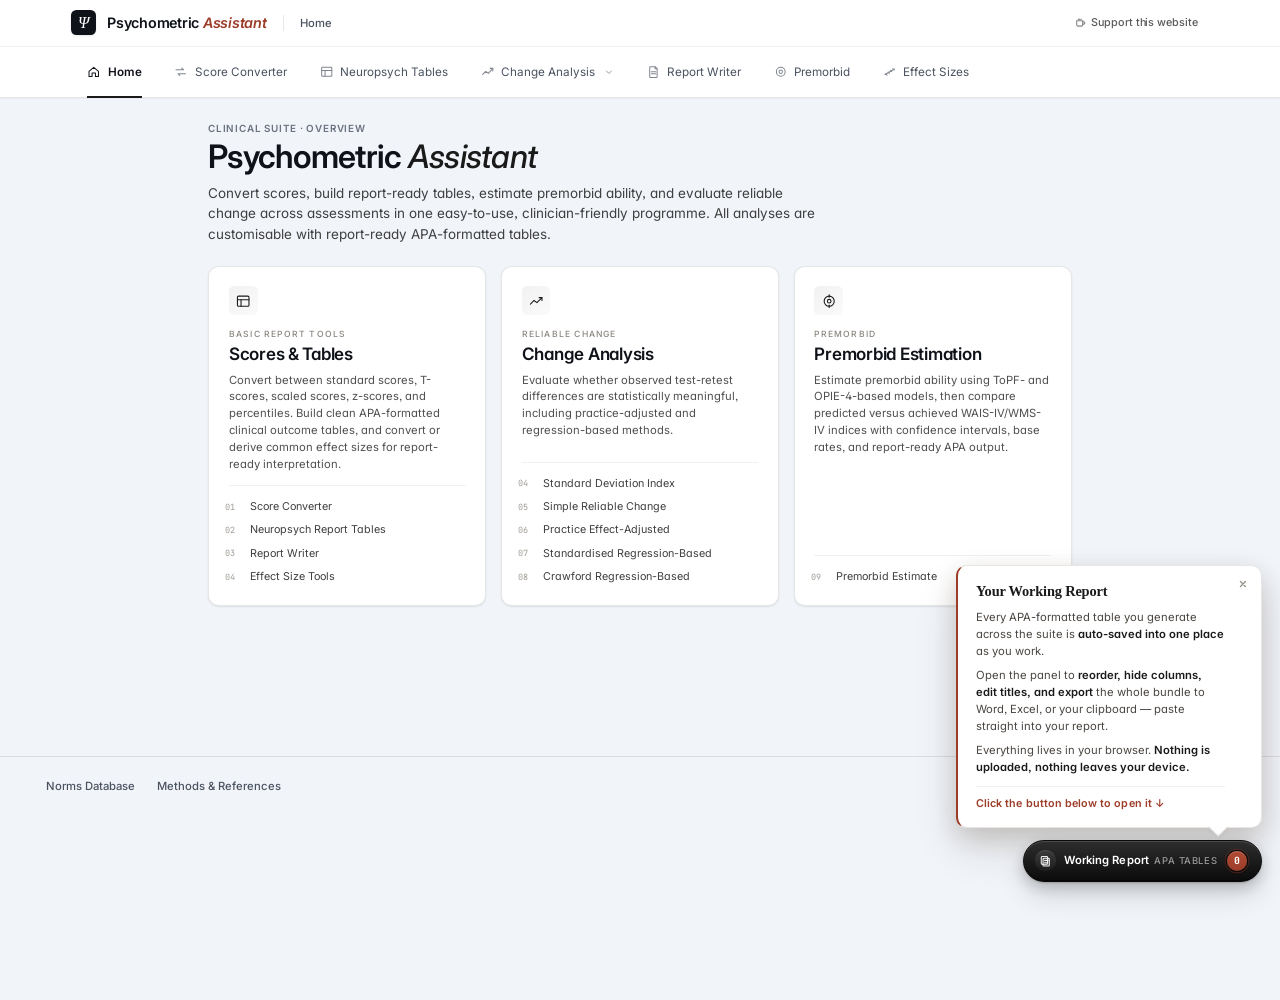
==== practice/index.html @ b767eb3d "update" ====
﻿<!DOCTYPE html>
<!-- saved from url=(0188)file:///C:/Users/littler/AppData/Local/Temp/MicrosoftEdgeDownloads/868decdc-8e97-475e-b258-4e2556753ae7/Psychometric%20Calculators%20%C2%B7%20Clinical%20Suite%20-%20homepage%20default.html -->
<html lang="en"><head><meta http-equiv="Content-Type" content="text/html; charset=UTF-8">

<meta name="viewport" content="width=device-width, initial-scale=1.0">
<title>Psychometric Assistant — clinical psychometric tools for neuropsychology</title>
<meta name="description" content="Free clinical psychometric calculators: score conversion, neuropsych report tables, reliable change analysis, premorbid estimation, and effect size tools. APA-formatted output, session-only privacy, no tracking.">
<meta name="theme-color" content="#0F1218">
<meta name="color-scheme" content="light">
<meta name="author" content="Psychometric Assistant">

<!-- Open Graph / link previews -->
<meta property="og:type" content="website">
<meta property="og:title" content="Psychometric Assistant — clinical tools for neuropsychology">
<meta property="og:description" content="Score conversion, reliable change analysis, premorbid estimation, neuropsych report tables. APA-formatted output, session-only privacy.">
<meta property="og:image" content="data:image/svg+xml,%3Csvg xmlns='http://www.w3.org/2000/svg' viewBox='0 0 1200 630'%3E%3Crect width='1200' height='630' fill='%23F1F4F9'/%3E%3Ctext x='600' y='320' text-anchor='middle' font-family='Georgia, serif' font-size='72' fill='%230F1218'%3EPsychometric%3C/text%3E%3Ctext x='600' y='400' text-anchor='middle' font-family='Georgia, serif' font-size='72' font-style='italic' fill='%239C3D2A'%3EAssistant%3C/text%3E%3C/svg%3E">
<meta name="twitter:card" content="summary_large_image">

<!-- Favicons (square + apple-touch + maskable) -->
<link rel="icon" type="image/svg+xml" href="data:image/svg+xml,%3Csvg xmlns='http://www.w3.org/2000/svg' viewBox='0 0 32 32'%3E%3Crect width='32' height='32' rx='7' fill='%230F1218'/%3E%3Ctext x='16' y='23.5' text-anchor='middle' font-family='Georgia, serif' font-size='22' font-style='italic' fill='%23F1F4F9'%3EΨ%3C/text%3E%3C/svg%3E">
<link rel="apple-touch-icon" href="data:image/svg+xml,%3Csvg xmlns='http://www.w3.org/2000/svg' viewBox='0 0 180 180'%3E%3Crect width='180' height='180' rx='40' fill='%230F1218'/%3E%3Ctext x='90' y='130' text-anchor='middle' font-family='Georgia, serif' font-size='124' font-style='italic' fill='%23F1F4F9'%3EΨ%3C/text%3E%3C/svg%3E">

<!-- Inter — pro typography baseline; preconnect for fast font load -->
<link rel="preconnect" href="https://fonts.googleapis.com">
<link rel="preconnect" href="https://fonts.gstatic.com" crossorigin>
<link rel="stylesheet" href="https://fonts.googleapis.com/css2?family=Inter:wght@400;500;600;700&family=JetBrains+Mono:wght@400;500&display=swap">

<link rel="stylesheet" href="styles.css?v=practice40">
<link rel="stylesheet" href="design-system.css?v=practice53">

<style>
  /* Consolidated Change Analysis workspace. */
  #change-analysis.section{
    max-width:none;
    width:100%;
    padding:44px 50px 80px;
    font-size:13.5px;
  }
  #change-main-title{
    display:flex;
    align-items:baseline;
    gap:14px;
    flex-wrap:wrap;
  }
  #change-main-title .change-title-model{
    font-family:var(--sans);
    font-size:16px;
    font-weight:600;
    letter-spacing:0.06em;
    text-transform:uppercase;
    color:var(--ink-2);
  }
  #change-main-title .change-title-model::before{
    content:"";
    display:inline-block;
    width:1px;
    height:20px;
    background:var(--border);
    margin-right:14px;
    vertical-align:-4px;
  }
  #change-analysis .section-desc{max-width:880px;margin-bottom:16px}
  .change-flow-shell{
    display:block;
    width:100%;
  }
  .change-flow-side{
    display:block;
    margin-bottom:14px;
  }
  .change-context-panel,
  .change-setup-grid > .autofill-panel{
    border:1px solid var(--border-soft);
    background:transparent;
  }
  .change-setup-grid{
    display:grid;
    grid-template-columns:minmax(470px,0.72fr) minmax(620px,1.03fr);
    gap:16px;
    align-items:stretch;
    margin:10px 0 28px;
  }
  .change-context-panel{
    padding:16px 18px 15px!important;
    margin:0!important;
    border:1px solid var(--border-soft)!important;
    border-radius:6px;
    background:rgba(250,247,241,0.28);
    position:relative;
    box-shadow:none!important;
    min-height:154px;
  }
  .change-context-panel::before{content:none}
  .change-settings-list{
    display:grid;
    grid-template-columns:1fr;
    gap:10px;
    width:100%;
    max-width:none;
  }
  .change-settings-list .field,
  .change-settings-list select{
    width:100%;
  }
  .change-context-panel .field-row-3:empty,
  .change-context-panel .field-row-4:empty{
    display:none;
  }
  .change-panel-title{
    font-family:var(--sans);
    font-size:10px;
    font-weight:700;
    letter-spacing:0.14em;
    text-transform:uppercase;
    line-height:1.2;
    color:var(--muted);
    margin-bottom:13px;
  }
  .change-context-grid{
    display:grid;
    grid-template-columns:repeat(3,minmax(0,1fr));
    gap:10px 12px;
    align-items:end;
  }
  .change-context-panel > .field,
  .change-context-panel > .field-row-3,
  .change-context-panel > .field-row-4{
    margin-bottom:0;
  }
  .change-context-panel > .field{
    margin-top:9px;
    width:100%;
    grid-column:1 / -1;
  }
  .change-context-panel .field-row-3,
  .change-context-panel .field-row-4{
    display:grid;
    grid-template-columns:repeat(3,minmax(0,1fr));
    gap:10px 12px;
  }
  .change-context-panel .field-row-4{
    grid-template-columns:repeat(3,minmax(0,1fr));
  }
  #sdi .change-context-panel .field-row-4 > .field:last-child{
    grid-column:1 / -1;
  }
  .change-context-panel .field{margin-bottom:0}
  .change-context-panel label{
    font-size:11px;
    letter-spacing:0;
    text-transform:none;
    color:var(--muted);
    font-weight:400;
    line-height:1.2;
  }
  .change-context-panel input,
  .change-context-panel select{
    background:var(--paper);
    min-height:34px;
    padding-top:5px;
    padding-bottom:5px;
    font-size:12px;
  }
  .change-context-panel select{
    padding-right:32px;
  }
  .change-date-head-input{
    width:100%;
    height:30px;
    min-height:30px;
    padding:5px 7px;
    border:1px solid var(--border);
    border-radius:4px;
    background:#fff;
    color:var(--ink-2);
    font:inherit;
    font-size:11px;
    font-weight:600;
    text-align:center;
    text-transform:uppercase;
    letter-spacing:0.06em;
    box-shadow:0 1px 0 rgba(20,18,14,0.03);
  }
  #change-analysis .input-table th:has(.change-date-head-input){
    background:transparent!important;
  }
  #change-analysis .input-table th .change-date-head-input{
    background:#fff!important;
    background-color:#fff!important;
    font-family:var(--sans);
    font-size:10.5px;
    font-weight:600;
    letter-spacing:0.08em;
    line-height:1.1;
    color:var(--muted);
  }
  .change-date-head-input:hover,
  .change-date-head-input:focus{
    border-color:rgba(156,61,42,0.42);
    background:#fff!important;
    outline:none;
  }
  .change-method-tabs{
    display:grid;
    grid-template-columns:repeat(5,minmax(150px,1fr));
    gap:0;
    border:0;
    border-top:1px solid var(--border);
    border-bottom:1px solid var(--border);
    background:transparent;
    padding:0;
    box-shadow:none;
  }
  .change-method-tab{
    width:100%;
    border:1px solid transparent;
    border-right:1px solid var(--border-soft);
    background:var(--paper);
    color:var(--ink-2);
    font-family:var(--sans);
    padding:13px 12px 12px;
    cursor:pointer;
    text-align:left;
    display:grid;
    grid-template-columns:auto minmax(0,1fr);
    grid-template-rows:auto auto;
    gap:2px 10px;
    align-items:start;
    min-height:70px;
    position:relative;
    transition:background 140ms ease,border-color 140ms ease,box-shadow 140ms ease;
  }
  .change-method-tab:focus{outline:none}
  .change-method-tab:focus-visible{box-shadow:inset 0 0 0 2px rgba(156,61,42,0.22)}
  .change-method-tab:last-child{border-right:0}
  .change-method-tab:hover{
    background:var(--paper);
    box-shadow:inset 0 1px 0 rgba(156,61,42,0.13);
  }
  .change-method-tab.active{
    background:rgba(156,61,42,0.035);
    border-color:transparent;
    border-right-color:var(--border-soft);
    box-shadow:inset 0 1px 0 var(--accent);
  }
  .change-method-num{
    font-family:var(--mono);
    font-size:10.5px;
    color:var(--faint);
    line-height:1.15;
    padding-top:1px;
  }
  .change-method-main{min-width:0}
  .change-method-label{
    display:block;
    font-family:var(--sans);
    font-size:12px;
    font-weight:600;
    color:var(--ink);
    line-height:1.08;
  }
  .change-method-meta{
    display:block;
    margin-top:3px;
    font-size:10.25px;
    color:var(--muted);
    line-height:1.25;
  }
  .change-method-stack{
    display:flex;
    flex-wrap:wrap;
    gap:3px;
    margin-top:5px;
  }
  .change-stack-pill{
    display:inline-flex;
    align-items:center;
    justify-content:center;
    min-width:22px;
    height:16px;
    padding:0 4px;
    border:1px solid var(--border);
    color:var(--muted);
    background:rgba(250,247,241,0.66);
    font-family:var(--mono);
    font-size:8px;
    line-height:1;
    letter-spacing:0.04em;
  }
  .change-method-tab.active .change-stack-pill{
    border-color:rgba(156,61,42,0.28);
    color:var(--accent);
    background:rgba(156,61,42,0.055);
  }
  .change-adjustment-key{
    display:flex;
    flex-wrap:nowrap;
    gap:6px;
    align-items:center;
    padding:8px 2px 0;
    color:var(--muted);
    font-size:9px;
    line-height:1.3;
    white-space:nowrap;
    overflow:hidden;
  }
  .change-adjustment-key-title{
    font-family:var(--mono);
    font-size:8.5px;
    letter-spacing:0.08em;
    text-transform:uppercase;
    color:var(--faint);
  }
  .change-adjustment-key span:not(.change-adjustment-key-title){
    white-space:nowrap;
  }
  .change-adjustment-key strong{
    color:var(--ink-2);
    font-weight:600;
  }
  .change-method-pill{
    display:none;
  }
  .change-method-tab.active .change-method-label,
  .change-method-tab.active .change-method-num{color:var(--accent)}
  .change-method-tab.active .change-method-pill{
    color:var(--accent);
    border-color:rgba(156,61,42,0.30);
    background:var(--paper);
  }
  .change-method-body{
    min-width:0;
    border:0;
    background:transparent;
    box-shadow:none;
    position:relative;
  }
  .change-method-body::before{content:none}
  .change-method-panel{
    display:none;
    max-width:none!important;
    margin:0!important;
    padding:24px 0 0!important;
    animation:none!important;
  }
  .change-method-panel.active{display:block}
  .change-active-head{
    display:none;
    border-bottom:0;
    margin:0 0 20px;
    padding-bottom:0;
  }
  .change-active-kicker,
  .change-active-title{display:none}
  .change-active-copy{
    color:var(--ink-2);
    font-size:14.5px;
    line-height:1.55;
    max-width:980px;
    margin-top:0;
  }
  .change-active-method{display:none}
  #change-analysis .formula-disclosure{
    display:none;
    align-items:flex-start;
    gap:8px;
    margin:7px 0 8px;
    max-width:100%;
  }
  #change-analysis .formula-disclosure summary{
    flex:0 0 auto;
    min-height:26px;
    padding:4px 10px;
    border-color:rgba(156,61,42,0.22);
    background:transparent;
    color:var(--accent);
    box-shadow:none;
    font-size:11px;
  }
  #change-analysis .formula-disclosure summary:hover{
    background:var(--accent-tint);
    border-color:rgba(156,61,42,0.32);
  }
  #change-analysis .formula-disclosure[open] summary{
    margin-bottom:0;
  }
  #change-analysis .formula-disclosure .info-box{
    flex:1 1 auto;
    max-width:none;
    margin:0;
    padding:5px 9px;
    min-height:26px;
    border-color:var(--border-soft);
    background:rgba(250,247,241,0.42);
    font-size:10.5px;
    line-height:1.35;
    white-space:nowrap;
    overflow-x:auto;
    overflow-y:hidden;
  }
  .change-method-panel > .panel,
  .change-method-panel > .autofill-panel,
  .change-method-panel > .apa-wrap{
    background:rgba(250,247,241,0.74);
    border-color:var(--border-soft);
  }
  .change-setup-grid > .autofill-panel{
    background:rgba(244,240,232,0.82);
    border:1px solid var(--border-soft)!important;
    border-radius:6px;
    padding:16px 18px!important;
    margin:0!important;
    min-height:154px;
    box-shadow:none;
  }
  #change-analysis .autofill-panel .autofill-row > .field > label{
    display:flex;
    align-items:baseline;
    gap:8px;
    font-family:var(--sans);
    font-size:12px;
    font-weight:600;
    color:var(--ink);
    letter-spacing:0;
    text-transform:none;
    margin-bottom:7px;
    line-height:1.25;
  }
  #change-analysis .autofill-panel .hint{
    font-family:var(--sans);
    font-size:9.75px;
    color:var(--muted);
    font-weight:400;
  }
  #change-analysis .autofill-panel .combo{
    position:relative;
  }
  #change-analysis .autofill-panel .combo::before,
  #change-analysis .autofill-panel .combo::after{content:none}
  #change-analysis .autofill-panel .combo-input{
    height:34px;
    padding-left:13px;
    background:var(--paper);
    border-color:var(--border);
    box-shadow:none;
    font-size:12px;
  }
  #change-analysis .autofill-panel .combo-input:focus{
    border-color:var(--accent);
    box-shadow:0 0 0 3px var(--accent-tint);
  }
  #change-analysis .autofill-panel .combo-list{
    background:#fff;
    border-color:var(--border);
    box-shadow:0 12px 26px rgba(60,40,20,0.11);
  }
  #change-analysis .autofill-panel .combo-item{
    font-size:12.5px;
    padding:8px 12px;
  }
  #change-analysis .autofill-panel .combo-item:hover,
  #change-analysis .autofill-panel .combo-item.highlight{
    background:var(--accent-tint);
    color:var(--accent);
  }
  .change-method-panel > .apa-wrap{
    background:#fff;
    border-color:var(--border-soft);
  }
  #change-analysis .apa-table-container{
    background:#fff;
  }
  .change-method-panel > .panel{
    display:block;
  }
  .change-method-panel > .block-title{
    margin-top:0;
    padding-bottom:10px;
    border-bottom:1px solid var(--border);
  }
  .change-method-panel > .eyebrow,
  .change-method-panel > .section-title,
  .change-method-panel > .section-desc{
    display:none;
  }
  .change-method-panel .input-table{
    background:var(--paper);
    border:1px solid var(--border-soft);
    margin-top:0;
    min-width:0;
    table-layout:fixed;
    font-size:12px;
  }
  .change-table-scroll{
    width:100%;
    overflow-x:visible;
    border:0;
    background:transparent;
    margin-top:8px;
  }
  .change-table-scroll .input-table{
    margin:0;
  }
  #change-analysis .input-table th{
    padding:7px 5px;
    font-size:10px;
    line-height:1.15;
    white-space:normal;
  }
  #change-analysis .input-table td{
    padding:5px 5px;
    line-height:1.25;
  }
  #change-analysis .input-table td input{
    width:100%;
    min-width:0;
    padding:5px 5px;
    font-size:12px;
  }
  #change-analysis .input-table .row-num{width:auto!important}
  #change-analysis .input-table .row-actions{width:auto!important}
  #change-analysis .input-table .row-actions button{
    width:22px;
    height:22px;
  }
  #change-analysis .input-table .computed{
    padding:5px 4px;
    font-size:11px;
  }
  #change-analysis .input-table td.computed.sig-no,
  #change-analysis .input-table td.computed.sig-yes,
  #change-analysis .input-table td.computed.sig-improve,
  #change-analysis .input-table td.computed.sig-decline,
  #change-analysis .input-table td.status-awaiting,
  #change-analysis .input-table td.status-check{
    font-size:11px;
    padding-left:6px;
    padding-right:6px;
    white-space:normal;
    overflow-wrap:anywhere;
  }
  #change-analysis .apa-table-container{
    max-width:100%;
    overflow-x:visible;
  }
  @media (max-width:720px){
    #change-analysis.section{padding-left:22px;padding-right:22px}
    .change-setup-grid{grid-template-columns:1fr}
    .change-context-grid{grid-template-columns:1fr}
    .change-context-panel .field-row-3,
    .change-context-panel .field-row-4{grid-template-columns:1fr}
    .change-method-tabs{grid-template-columns:1fr}
    .change-active-head{grid-template-columns:1fr}
    .change-active-title{font-size:34px}
    .change-method-panel{padding:24px 0 24px!important}
  }
  @media (min-width:1500px){
    #change-analysis.section{padding-left:46px;padding-right:46px}
  }
  @media (max-width:1180px) and (min-width:721px){
    .change-setup-grid{grid-template-columns:1fr}
    .change-context-grid{grid-template-columns:repeat(2,minmax(180px,1fr))}
    .change-method-tabs{grid-template-columns:repeat(3,minmax(170px,1fr))}
  }
</style>


</head>
<body>
<a class="ds-skip-link" href="#home">Skip to main content</a>

<!-- ========== TOP NAVIGATION (redesign) ========== -->
<header class="topbar" role="banner">
  <div class="topbar-row topbar-row-brand">
    <div class="topbar-inner">
      <button type="button" class="topbar-brand topbar-brand-home nav-item" data-target="home" aria-label="Go to home page">
        <span class="ds-brand-mark" aria-hidden="true"></span>
        <span class="topbar-brand-title">Psychometric <em>Assistant</em></span>
      </button>
      <span class="topbar-divider" aria-hidden="true"></span>
      <div class="topbar-page-title" id="topbar-page-title">Home</div>
      <a class="topbar-kofi" href="https://ko-fi.com/clinpsyry" target="_blank" rel="noopener noreferrer" title="Support free clinical tools">
        <svg viewBox="0 0 16 16" fill="none" stroke="currentColor" stroke-width="1.6" stroke-linecap="round" stroke-linejoin="round" aria-hidden="true">
          <path d="M2.5 5.5h9V11a2.5 2.5 0 0 1-2.5 2.5h-4A2.5 2.5 0 0 1 2.5 11V5.5z"/>
          <path d="M11.5 7h1.25a1.75 1.75 0 0 1 0 3.5H11.5"/>
          <path d="M5 3v1.2"/><path d="M7 3v1.2"/><path d="M9 3v1.2"/>
        </svg>
        <span>Support this website</span>
      </a>
    </div>
  </div>
  <div class="topbar-row topbar-row-nav">
    <div class="topbar-inner">
      <nav class="topnav" aria-label="Primary navigation">
        <button type="button" class="topnav-item active nav-item" data-target="home" data-bucket="home">
          <svg class="topnav-icon" viewBox="0 0 20 20" fill="none" stroke="currentColor" stroke-width="1.5" stroke-linecap="round" stroke-linejoin="round">
            <path d="M3 9.5L10 3.5L17 9.5V17H12.5V12H7.5V17H3V9.5Z"/>
          </svg>
          <span>Home</span>
        </button>
        <button type="button" class="topnav-item nav-item" data-target="converter" data-bucket="converter">
          <svg class="topnav-icon" viewBox="0 0 20 20" fill="none" stroke="currentColor" stroke-width="1.5" stroke-linecap="round" stroke-linejoin="round">
            <polyline points="3,7 14,7 11.5,4.5"/>
            <polyline points="17,13 6,13 8.5,15.5"/>
          </svg>
          <span>Score Converter</span>
        </button>
        <button type="button" class="topnav-item nav-item" data-target="battery" data-bucket="battery">
          <svg class="topnav-icon" viewBox="0 0 20 20" fill="none" stroke="currentColor" stroke-width="1.5" stroke-linecap="round" stroke-linejoin="round">
            <rect x="2.5" y="3.5" width="15" height="13" rx="1"/>
            <line x1="2.5" y1="8" x2="17.5" y2="8"/>
            <line x1="7.5" y1="8" x2="7.5" y2="16.5"/>
          </svg>
          <span>Neuropsych Tables</span>
        </button>
        <div class="topnav-group" data-bucket="change">
          <button type="button" class="topnav-item nav-item" data-target="rci-crawford" data-bucket="change">
            <svg class="topnav-icon" viewBox="0 0 20 20" fill="none" stroke="currentColor" stroke-width="1.5" stroke-linecap="round" stroke-linejoin="round">
              <polyline points="2.5,14 7,9.5 11,12.5 17.5,5"/>
              <polyline points="13.5,5 17.5,5 17.5,9"/>
            </svg>
            <span>Change Analysis</span>
            <svg class="topnav-chevron" viewBox="0 0 16 16" fill="none" stroke="currentColor" stroke-width="1.6" stroke-linecap="round" stroke-linejoin="round" aria-hidden="true">
              <polyline points="4,6.5 8,10.5 12,6.5"/>
            </svg>
          </button>
          <div class="topnav-dropdown" role="menu">
            <button type="button" class="topnav-drop-item nav-item" data-target="sdi" role="menuitem">Standard Deviation Index</button>
            <button type="button" class="topnav-drop-item nav-item" data-target="rci-basic" role="menuitem">Simple Reliable Change</button>
            <button type="button" class="topnav-drop-item nav-item" data-target="rci-practice" role="menuitem">Practice Effect-Adjusted</button>
            <button type="button" class="topnav-drop-item nav-item" data-target="rci-srb" role="menuitem">Standardised Regression-Based</button>
            <button type="button" class="topnav-drop-item nav-item" data-target="rci-crawford" role="menuitem">Crawford Regression-Based</button>
          </div>
        </div>
        <button type="button" class="topnav-item nav-item" data-target="report-writer" data-bucket="report">
          <svg class="topnav-icon" viewBox="0 0 20 20" fill="none" stroke="currentColor" stroke-width="1.5" stroke-linecap="round" stroke-linejoin="round">
            <path d="M5 2.5h7l3 3v12a1 1 0 01-1 1H5a1 1 0 01-1-1V3.5a1 1 0 011-1z"/>
            <polyline points="12,2.5 12,5.5 15,5.5"/>
            <line x1="6.5" y1="10" x2="13" y2="10"/>
            <line x1="6.5" y1="13" x2="13" y2="13"/>
          </svg>
          <span>Report Writer</span>
        </button>
        <button type="button" class="topnav-item nav-item" data-target="premorbid" data-bucket="premorbid">
          <svg class="topnav-icon" viewBox="0 0 20 20" fill="none" stroke="currentColor" stroke-width="1.5" stroke-linecap="round" stroke-linejoin="round">
            <circle cx="10" cy="10" r="6.5"/>
            <circle cx="10" cy="10" r="2.5"/>
          </svg>
          <span>Premorbid</span>
        </button>
        <button type="button" class="topnav-item nav-item" data-target="effectsize" data-bucket="effectsize">
          <svg class="topnav-icon" viewBox="0 0 20 20" fill="none" stroke="currentColor" stroke-width="1.5" stroke-linecap="round" stroke-linejoin="round">
            <line x1="3" y1="14" x2="17" y2="6"/>
            <line x1="4" y1="13" x2="6" y2="15"/>
            <line x1="7.5" y1="10.5" x2="9.5" y2="12.5"/>
            <line x1="11" y1="8" x2="13" y2="10"/>
            <line x1="14.5" y1="5.5" x2="16.5" y2="7.5"/>
          </svg>
          <span>Effect Sizes</span>
        </button>
      </nav>
    </div>
  </div>
</header>

<aside class="sidebar">
  <div class="brand">
    <div class="brand-mark">
      <span class="brand-mark-symbol">§</span>
      <span class="brand-mark-label">Edition · 2026</span>
    </div>
    <div class="brand-title">Psychometric <em>Assistant</em></div>
    <div class="brand-sub">A clinical suite for psychologists and neuropsychologists.</div>
  </div>

  <nav class="nav-list" aria-label="Primary navigation">
    <div class="nav-item active" data-target="home"><span class="nav-item-num">00</span>Home</div>
    <div class="nav-item" data-target="converter"><span class="nav-item-num">01</span>Score Converter</div>
    <div class="nav-item" data-target="battery"><span class="nav-item-num">02</span>Neuropsych Report Tables</div>
    <div class="nav-item" data-target="report-writer"><span class="nav-item-num">03</span>Report Writer</div>
    <div class="nav-item" data-target="effectsize"><span class="nav-item-num">04</span>Effect Size Tools</div>
    <div class="nav-item" data-target="change-analysis"><span class="nav-item-num">05</span>Change Analysis</div>
    <div class="nav-item" data-target="premorbid"><span class="nav-item-num">06</span>Premorbid Estimate</div>
    <div class="nav-item" data-target="custom-tests"><span class="nav-item-num">07</span>Norms Database</div>
    <div class="nav-item" data-target="about"><span class="nav-item-num">08</span>Methods &amp; References</div>
  </nav>

  <div class="sidebar-foot">
    Built for neuropsychological report writing.<br>
    All data is session-only and never leaves your device.
  </div>
</aside>

<main class="main">


  <!-- ========== 00 HOME ========== -->
  <section class="section active" id="home">
    <div class="home-hero">
      <div class="eyebrow">Clinical Suite · Overview</div>
      <h1 class="section-title">Psychometric <em>Assistant</em></h1>
      <p class="section-desc">Convert scores, build report-ready tables, estimate premorbid ability, and evaluate reliable change across assessments in one easy-to-use, clinician-friendly programme. All analyses are customisable with report-ready APA-formatted tables.</p>
    </div>

    <div class="home-pathways">

      <div class="home-pathway-card">
        <div class="home-pathway-icon">
          <svg viewBox="0 0 20 20" fill="none" stroke="currentColor" stroke-width="1.5" stroke-linecap="round" stroke-linejoin="round">
            <rect x="2" y="3" width="16" height="14" rx="1.5"/>
            <line x1="2" y1="8" x2="18" y2="8"/>
            <line x1="7" y1="8" x2="7" y2="17"/>
          </svg>
        </div>
        <div class="home-pathway-label">Basic Report Tools</div>
        <div class="home-pathway-title">Scores &amp; Tables</div>
        <p class="home-pathway-desc">Convert between standard scores, T-scores, scaled scores, z-scores, and percentiles. Build clean APA-formatted clinical outcome tables, and convert or derive common effect sizes for report-ready interpretation.</p>
        <ul class="home-pathway-tools">
          <li class="home-pathway-tool">
            <span class="home-pathway-tool-num">01</span>
            <span class="home-pathway-tool-name" onclick="event.stopPropagation();document.querySelector('.nav-item[data-target=&quot;converter&quot;]').click()">Score Converter</span>
          </li>
          <li class="home-pathway-tool">
            <span class="home-pathway-tool-num">02</span>
            <span class="home-pathway-tool-name" onclick="event.stopPropagation();document.querySelector('.nav-item[data-target=&quot;battery&quot;]').click()">Neuropsych Report Tables</span>
          </li>
          <li class="home-pathway-tool">
            <span class="home-pathway-tool-num">03</span>
            <span class="home-pathway-tool-name" onclick="event.stopPropagation();document.querySelector('.nav-item[data-target=&quot;report-writer&quot;]').click()">Report Writer</span>
          </li>
          <li class="home-pathway-tool">
            <span class="home-pathway-tool-num">04</span>
            <span class="home-pathway-tool-name" onclick="event.stopPropagation();document.querySelector('.nav-item[data-target=&quot;effectsize&quot;]').click()">Effect Size Tools</span>
          </li>
        </ul>
      </div>

      <div class="home-pathway-card">
        <div class="home-pathway-icon">
          <svg viewBox="0 0 20 20" fill="none" stroke="currentColor" stroke-width="1.5" stroke-linecap="round" stroke-linejoin="round">
            <polyline points="2,14 7,9 11,12 18,5"/>
            <polyline points="14,5 18,5 18,9"/>
          </svg>
        </div>
        <div class="home-pathway-label">Reliable Change</div>
        <div class="home-pathway-title">Change Analysis</div>
        <p class="home-pathway-desc">Evaluate whether observed test-retest differences are statistically meaningful, including practice-adjusted and regression-based methods.</p>
        <ul class="home-pathway-tools">
          <li class="home-pathway-tool">
            <span class="home-pathway-tool-num">04</span>
            <span class="home-pathway-tool-name" onclick="event.stopPropagation();document.querySelector('.nav-item[data-target=&quot;sdi&quot;]').click()">Standard Deviation Index</span>
          </li>
          <li class="home-pathway-tool">
            <span class="home-pathway-tool-num">05</span>
            <span class="home-pathway-tool-name" onclick="event.stopPropagation();document.querySelector('.nav-item[data-target=&quot;rci-basic&quot;]').click()">Simple Reliable Change</span>
          </li>
          <li class="home-pathway-tool">
            <span class="home-pathway-tool-num">06</span>
            <span class="home-pathway-tool-name" onclick="event.stopPropagation();document.querySelector('.nav-item[data-target=&quot;rci-practice&quot;]').click()">Practice Effect-Adjusted</span>
          </li>
          <li class="home-pathway-tool">
            <span class="home-pathway-tool-num">07</span>
            <span class="home-pathway-tool-name" onclick="event.stopPropagation();document.querySelector('.nav-item[data-target=&quot;rci-srb&quot;]').click()">Standardised Regression-Based</span>
          </li>
          <li class="home-pathway-tool">
            <span class="home-pathway-tool-num">08</span>
            <span class="home-pathway-tool-name" onclick="event.stopPropagation();document.querySelector('.nav-item[data-target=&quot;rci-crawford&quot;]').click()">Crawford Regression-Based</span>
          </li>
        </ul>
      </div>

      <div class="home-pathway-card">
        <div class="home-pathway-icon">
          <svg viewBox="0 0 20 20" fill="none" stroke="currentColor" stroke-width="1.5" stroke-linecap="round" stroke-linejoin="round">
            <circle cx="10" cy="10" r="7"/>
            <circle cx="10" cy="10" r="2.5"/>
            <line x1="10" y1="1" x2="10" y2="4.5"/>
            <line x1="10" y1="15.5" x2="10" y2="19"/>
          </svg>
        </div>
        <div class="home-pathway-label">Premorbid</div>
        <div class="home-pathway-title">Premorbid Estimation</div>
        <p class="home-pathway-desc">Estimate premorbid ability using ToPF- and OPIE-4-based models, then compare predicted versus achieved WAIS-IV/WMS-IV indices with confidence intervals, base rates, and report-ready APA output.</p>
        <ul class="home-pathway-tools">
          <li class="home-pathway-tool">
            <span class="home-pathway-tool-num">09</span>
            <span class="home-pathway-tool-name" onclick="event.stopPropagation();document.querySelector('.nav-item[data-target=&quot;premorbid&quot;]').click()">Premorbid Estimate</span>
          </li>
        </ul>
      </div>

    </div>
  </section>

  <!-- ========== 01 SCORE CONVERTER ========== -->
  <section class="section" id="converter">
    <div class="eyebrow">Psychometrics · Standardised Score Conversion</div>
    <h1 class="section-title">Score Converter</h1>
        <hr class="section-rule">

    <div class="panel conv-unified-panel">
      <div class="field-row">
        <div class="field">
          <label>Input score type</label>
          <select id="conv-type">
            <option value="scaled">Scaled Score (M=10, SD=3)</option>
            <option value="standard" selected="">Standard Score (M=100, SD=15)</option>
            <option value="t">T-Score (M=50, SD=10)</option>
            <option value="z">Z-Score (M=0, SD=1)</option>
            <option value="percentile">Percentile</option>
          </select>
        </div>
        <div class="field">
          <label>Score value</label>
          <input type="number" id="conv-value" step="any" placeholder="e.g. 100" value="100">
        </div>
      </div>

      <div class="conv-slider-wrap">
        <label class="conv-slider-label">Drag to explore</label>
        <div class="conv-slider-track-wrap">
          <div class="conv-slider-marks" id="conv-slider-marks"></div>
          <input type="range" id="conv-slider" min="-3" max="3" step="0.01" value="0">
        </div>
        <div class="conv-slider-ticks">
          <span id="conv-tick-0">−3σ</span>
          <span id="conv-tick-1">−2σ</span>
          <span id="conv-tick-2">−1σ</span>
          <span id="conv-tick-3" class="conv-slider-center">μ</span>
          <span id="conv-tick-4">+1σ</span>
          <span id="conv-tick-5">+2σ</span>
          <span id="conv-tick-6">+3σ</span>
        </div>
      </div>

      <!-- Tab strip: Equivalents (default) / Distribution -->
      <div class="conv-view-tabs" role="tablist" aria-label="Score Converter views">
        <button class="conv-view-tab is-active" type="button" data-conv-view="equivalents" role="tab" aria-selected="true">
          <svg viewBox="0 0 14 14" fill="none" stroke="currentColor" stroke-width="1.6" stroke-linecap="round" stroke-linejoin="round" aria-hidden="true"><rect x="2" y="3" width="3.5" height="8"/><rect x="5.5" y="3" width="3.5" height="8"/><rect x="9" y="3" width="3.5" height="8"/></svg>
          <span>Equivalents &amp; classification</span>
        </button>
        <button class="conv-view-tab" type="button" data-conv-view="distribution" role="tab" aria-selected="false">
          <svg viewBox="0 0 14 14" fill="none" stroke="currentColor" stroke-width="1.6" stroke-linecap="round" stroke-linejoin="round" aria-hidden="true"><path d="M1 12c1-0 2-2 3-3 1-2 2-5 3-5 1 0 2 3 3 5 1 1 2 3 3 3"/></svg>
          <span>Distribution</span>
        </button>
      </div>

      <div id="conv-output" class="conv-view-pane is-active" data-pane="equivalents" style="display: block;">
        <div class="conv-strip-header">Score equivalents</div>
        <div class="conv-scores-strip" id="conv-grid"></div>

        <div class="conv-meta-strip">
          <div class="conv-desc-rows">
            <div class="conv-desc-row-line">
              <span class="conv-desc-sys" title="Wechsler classification system">Wechsler</span>
              <div class="conv-desc-pills" id="conv-wechsler-block"></div>
            </div>
            <div class="conv-desc-row-line">
              <span class="conv-desc-sys" title="American Academy of Clinical Neuropsychology (2010)">AACN</span>
              <div class="conv-desc-pills" id="conv-aan-block"></div>
            </div>
          </div>
        </div>
        <p class="conv-desc-footnote">AACN = American Academy of Clinical Neuropsychology &middot; Ranges shown as Standard Score (SS)</p>
      </div>

      <div class="curve-wrap conv-view-pane" data-pane="distribution">
        <svg class="curve-svg" id="conv-curve" viewBox="0 0 600 240">
    <defs>
      <lineargradient id="tail-grad" x1="0" y1="0" x2="0" y2="1">
        <stop offset="0%" stop-color="var(--accent)" stop-opacity="0.32"></stop>
        <stop offset="100%" stop-color="var(--accent)" stop-opacity="0.10"></stop>
      </lineargradient>
    </defs>
    <path d="M40,180 L40.0,180.0 L41.3,180.0 L42.6,180.0 L43.9,179.9 L45.2,179.9 L46.5,179.9 L47.8,179.9 L49.1,179.9 L50.4,179.9 L51.7,179.9 L53.0,179.9 L54.3,179.9 L55.6,179.9 L56.9,179.9 L58.2,179.9 L59.5,179.9 L60.8,179.9 L62.1,179.8 L63.4,179.8 L64.7,179.8 L66.0,179.8 L67.3,179.8 L68.6,179.8 L69.9,179.8 L71.2,179.7 L72.5,179.7 L73.8,179.7 L75.1,179.7 L76.4,179.7 L77.7,179.6 L79.0,179.6 L80.3,179.6 L81.6,179.6 L82.9,179.5 L84.2,179.5 L85.5,179.5 L86.8,179.4 L88.1,179.4 L89.4,179.4 L90.7,179.3 L92.0,179.3 L93.3,179.2 L94.6,179.2 L95.9,179.1 L97.2,179.0 L98.5,179.0 L99.8,178.9 L101.1,178.9 L102.4,178.8 L103.7,178.7 L105.0,178.6 L106.3,178.5 L107.6,178.5 L108.9,178.4 L110.2,178.3 L111.5,178.2 L112.8,178.0 L114.1,177.9 L115.4,177.8 L116.7,177.7 L118.0,177.5 L119.3,177.4 L120.6,177.3 L121.9,177.1 L123.2,176.9 L124.5,176.8 L125.8,176.6 L127.1,176.4 L128.4,176.2 L129.7,176.0 L131.0,175.8 L132.3,175.6 L133.6,175.3 L134.9,175.1 L136.2,174.8 L137.5,174.6 L138.8,174.3 L140.1,174.0 L141.4,173.7 L142.7,173.4 L144.0,173.1 L145.3,172.7 L146.6,172.4 L147.9,172.0 L149.2,171.6 L150.5,171.2 L151.8,170.8 L153.1,170.4 L154.4,170.0 L155.7,169.5 L157.0,169.0 L158.3,168.5 L159.6,168.0 L160.9,167.5 L162.2,166.9 L163.5,166.4 L164.8,165.8 L166.1,165.2 L167.4,164.6 L168.7,163.9 L170.0,163.3 L171.3,162.6 L172.6,161.9 L173.9,161.2 L175.2,160.5 L176.5,159.7 L177.8,158.9 L179.1,158.1 L180.4,157.3 L181.7,156.4 L183.0,155.6 L184.3,154.7 L185.6,153.8 L186.9,152.8 L188.2,151.9 L189.5,150.9 L190.8,149.9 L192.1,148.9 L193.4,147.8 L194.7,146.8 L196.0,145.7 L197.3,144.6 L198.6,143.4 L199.9,142.3 L201.2,141.1 L202.5,139.9 L203.8,138.7 L205.1,137.5 L206.4,136.2 L207.7,134.9 L209.0,133.7 L210.3,132.3 L211.6,131.0 L212.9,129.7 L214.2,128.3 L215.5,127.0 L216.8,125.6 L218.1,124.2 L219.4,122.8 L220.7,121.3 L222.0,119.9 L223.3,118.4 L224.6,117.0 L225.9,115.5 L227.2,114.1 L228.5,112.6 L229.8,111.1 L231.1,109.6 L232.4,108.1 L233.7,106.6 L235.0,105.1 L236.3,103.6 L237.6,102.1 L238.9,100.6 L240.2,99.1 L241.5,97.6 L242.8,96.2 L244.1,94.7 L245.4,93.2 L246.7,91.8 L248.0,90.3 L249.3,88.9 L250.6,87.5 L251.9,86.1 L253.2,84.7 L254.5,83.3 L255.8,82.0 L257.1,80.7 L258.4,79.4 L259.7,78.1 L261.0,76.9 L262.3,75.6 L263.6,74.4 L264.9,73.3 L266.2,72.1 L267.5,71.0 L268.8,70.0 L270.1,68.9 L271.4,67.9 L272.7,66.9 L274.0,66.0 L275.3,65.1 L276.6,64.3 L277.9,63.5 L279.2,62.7 L280.5,62.0 L281.8,61.3 L283.1,60.6 L284.4,60.0 L285.7,59.5 L287.0,59.0 L288.3,58.5 L289.6,58.1 L290.9,57.7 L292.2,57.4 L293.5,57.1 L294.8,56.9 L296.1,56.7 L297.4,56.6 L298.7,56.5 L300.0,56.5 L300,180 Z" fill="url(#tail-grad)" stroke="none"></path>
    <path d="M40.0,180.0 L42.6,180.0 L45.2,179.9 L47.8,179.9 L50.4,179.9 L53.0,179.9 L55.6,179.9 L58.2,179.9 L60.8,179.9 L63.4,179.8 L66.0,179.8 L68.6,179.8 L71.2,179.7 L73.8,179.7 L76.4,179.7 L79.0,179.6 L81.6,179.6 L84.2,179.5 L86.8,179.4 L89.4,179.4 L92.0,179.3 L94.6,179.2 L97.2,179.0 L99.8,178.9 L102.4,178.8 L105.0,178.6 L107.6,178.5 L110.2,178.3 L112.8,178.0 L115.4,177.8 L118.0,177.5 L120.6,177.3 L123.2,176.9 L125.8,176.6 L128.4,176.2 L131.0,175.8 L133.6,175.3 L136.2,174.8 L138.8,174.3 L141.4,173.7 L144.0,173.1 L146.6,172.4 L149.2,171.6 L151.8,170.8 L154.4,170.0 L157.0,169.0 L159.6,168.0 L162.2,166.9 L164.8,165.8 L167.4,164.6 L170.0,163.3 L172.6,161.9 L175.2,160.5 L177.8,158.9 L180.4,157.3 L183.0,155.6 L185.6,153.8 L188.2,151.9 L190.8,149.9 L193.4,147.8 L196.0,145.7 L198.6,143.4 L201.2,141.1 L203.8,138.7 L206.4,136.2 L209.0,133.7 L211.6,131.0 L214.2,128.3 L216.8,125.6 L219.4,122.8 L222.0,119.9 L224.6,117.0 L227.2,114.1 L229.8,111.1 L232.4,108.1 L235.0,105.1 L237.6,102.1 L240.2,99.1 L242.8,96.2 L245.4,93.2 L248.0,90.3 L250.6,87.5 L253.2,84.7 L255.8,82.0 L258.4,79.4 L261.0,76.9 L263.6,74.4 L266.2,72.1 L268.8,70.0 L271.4,67.9 L274.0,66.0 L276.6,64.3 L279.2,62.7 L281.8,61.3 L284.4,60.0 L287.0,59.0 L289.6,58.1 L292.2,57.4 L294.8,56.9 L297.4,56.6 L300.0,56.5 L302.6,56.6 L305.2,56.9 L307.8,57.4 L310.4,58.1 L313.0,59.0 L315.6,60.0 L318.2,61.3 L320.8,62.7 L323.4,64.3 L326.0,66.0 L328.6,67.9 L331.2,70.0 L333.8,72.1 L336.4,74.4 L339.0,76.9 L341.6,79.4 L344.2,82.0 L346.8,84.7 L349.4,87.5 L352.0,90.3 L354.6,93.2 L357.2,96.2 L359.8,99.1 L362.4,102.1 L365.0,105.1 L367.6,108.1 L370.2,111.1 L372.8,114.1 L375.4,117.0 L378.0,119.9 L380.6,122.8 L383.2,125.6 L385.8,128.3 L388.4,131.0 L391.0,133.7 L393.6,136.2 L396.2,138.7 L398.8,141.1 L401.4,143.4 L404.0,145.7 L406.6,147.8 L409.2,149.9 L411.8,151.9 L414.4,153.8 L417.0,155.6 L419.6,157.3 L422.2,158.9 L424.8,160.5 L427.4,161.9 L430.0,163.3 L432.6,164.6 L435.2,165.8 L437.8,166.9 L440.4,168.0 L443.0,169.0 L445.6,170.0 L448.2,170.8 L450.8,171.6 L453.4,172.4 L456.0,173.1 L458.6,173.7 L461.2,174.3 L463.8,174.8 L466.4,175.3 L469.0,175.8 L471.6,176.2 L474.2,176.6 L476.8,176.9 L479.4,177.3 L482.0,177.5 L484.6,177.8 L487.2,178.0 L489.8,178.3 L492.4,178.5 L495.0,178.6 L497.6,178.8 L500.2,178.9 L502.8,179.0 L505.4,179.2 L508.0,179.3 L510.6,179.4 L513.2,179.4 L515.8,179.5 L518.4,179.6 L521.0,179.6 L523.6,179.7 L526.2,179.7 L528.8,179.7 L531.4,179.8 L534.0,179.8 L536.6,179.8 L539.2,179.9 L541.8,179.9 L544.4,179.9 L547.0,179.9 L549.6,179.9 L552.2,179.9 L554.8,179.9 L557.4,180.0 L560.0,180.0 " fill="none" stroke="#1A1A1A" stroke-width="1.2"></path>
    <line x1="40" y1="180" x2="560" y2="180" stroke="#1A1A1A" stroke-width="0.6"></line><line x1="105" y1="180" x2="105" y2="184" stroke="#A8A29E" stroke-width="0.5"></line><text x="105" y="198" font-family="IBM Plex Mono" font-size="10" fill="#6B6B6B" text-anchor="middle">-3σ</text><line x1="170" y1="180" x2="170" y2="184" stroke="#A8A29E" stroke-width="0.5"></line><text x="170" y="198" font-family="IBM Plex Mono" font-size="10" fill="#6B6B6B" text-anchor="middle">-2σ</text><line x1="235" y1="180" x2="235" y2="184" stroke="#A8A29E" stroke-width="0.5"></line><text x="235" y="198" font-family="IBM Plex Mono" font-size="10" fill="#6B6B6B" text-anchor="middle">-1σ</text><line x1="300" y1="180" x2="300" y2="184" stroke="#A8A29E" stroke-width="0.5"></line><text x="300" y="198" font-family="IBM Plex Mono" font-size="10" fill="#6B6B6B" text-anchor="middle">0σ</text><line x1="365" y1="180" x2="365" y2="184" stroke="#A8A29E" stroke-width="0.5"></line><text x="365" y="198" font-family="IBM Plex Mono" font-size="10" fill="#6B6B6B" text-anchor="middle">+1σ</text><line x1="430" y1="180" x2="430" y2="184" stroke="#A8A29E" stroke-width="0.5"></line><text x="430" y="198" font-family="IBM Plex Mono" font-size="10" fill="#6B6B6B" text-anchor="middle">+2σ</text><line x1="495" y1="180" x2="495" y2="184" stroke="#A8A29E" stroke-width="0.5"></line><text x="495" y="198" font-family="IBM Plex Mono" font-size="10" fill="#6B6B6B" text-anchor="middle">+3σ</text><text x="105" y="214" font-family="IBM Plex Mono" font-size="10" fill="#A8A29E" text-anchor="middle">55</text><text x="170" y="214" font-family="IBM Plex Mono" font-size="10" fill="#A8A29E" text-anchor="middle">70</text><text x="235" y="214" font-family="IBM Plex Mono" font-size="10" fill="#A8A29E" text-anchor="middle">85</text><text x="300" y="214" font-family="IBM Plex Mono" font-size="10" fill="#A8A29E" text-anchor="middle">100</text><text x="365" y="214" font-family="IBM Plex Mono" font-size="10" fill="#A8A29E" text-anchor="middle">115</text><text x="430" y="214" font-family="IBM Plex Mono" font-size="10" fill="#A8A29E" text-anchor="middle">130</text><text x="495" y="214" font-family="IBM Plex Mono" font-size="10" fill="#A8A29E" text-anchor="middle">145</text><text x="578" y="214" font-family="IBM Plex Sans" font-size="9" font-weight="500" fill="#A8A29E" text-anchor="start" letter-spacing="0.05em">SS</text><text x="578" y="198" font-family="IBM Plex Sans" font-size="9" font-weight="500" fill="#6B6B6B" text-anchor="start" letter-spacing="0.05em">σ</text><line x1="300" y1="56.51786559003273" x2="300" y2="180" stroke="var(--accent)" stroke-width="1" stroke-dasharray="3,3" opacity="0.65"></line><circle cx="300" cy="56.51786559003273" r="4.5" fill="var(--accent)"></circle><circle cx="300" cy="56.51786559003273" r="1.6" fill="#fff"></circle><text x="300" y="42.51786559003273" font-family="Source Serif 4, serif" font-style="italic" font-size="13" fill="#1A1A1A" text-anchor="middle">z = 0.00</text>
    <text x="60" y="32" font-family="IBM Plex Sans" font-size="9" font-weight="500" fill="#A8A29E" letter-spacing="0.06em">P(Z ≤ z)</text>
    <text x="60" y="52" font-family="Source Serif 4, serif" font-style="italic" font-size="22" fill="var(--accent)" font-weight="500">50.0%</text>
  
        </svg>
      </div>

    </div>
  </section>

  <!-- ========== 02 BATTERY TABLE ========== -->
  <section class="section" id="battery">
    <div class="eyebrow">Conversion · Clinical Outcomes Table</div>
    <h1 class="section-title">Clinical Outcomes Table</h1>
    <p class="section-desc">Build a single results table from one or more test families. Auto-fill loads subtest names from the normative database — score type is inferred per family. Enter raw and standardised scores manually; percentiles and classifications populate per row.</p>

    <!-- SIDE-BY-SIDE PANELS: configuration | premorbid -->
    <div class="bat-panels-grid">

      <!-- Configuration panel -->
      <div class="bat-side-panel bat-config-panel">
        <div class="bat-side-panel-head">
          <span class="bat-side-panel-eyebrow">Configuration</span>
        </div>
        <div class="bat-side-panel-body">
          <div class="field bat-field-compact">
            <label>Classification</label>
            <select id="bat-class">
              <option value="wechsler">Wechsler</option>
              <option value="aan">AACN</option>
            </select>
          </div>
          <div class="field bat-field-compact">
            <label>Score type <span class="hint">default for ungrouped rows</span></label>
            <select id="bat-type">
              <option value="scaled">Scaled Score</option>
              <option value="standard">Standard Score</option>
              <option value="t">T-Score</option>
              <option value="z">Z-Score</option>
            </select>
          </div>
          <!-- Table title kept as a hidden input so existing JS (which reads bat-title.value) still works -->
          <input type="hidden" id="bat-title" value="Test scores">
        </div>
      </div>

      <!-- Premorbid panel -->
      <div class="bat-side-panel bat-premorbid-block" id="bat-premorbid-block" data-enabled="false">
        <div class="bat-side-panel-head">
          <span class="bat-side-panel-eyebrow">Premorbid Comparison</span>
          <label class="bat-premorbid-checkbox" title="Compare scores against an estimated premorbid ability">
            <input type="checkbox" id="bat-prem-enable">
            <span class="bat-premorbid-checkbox-label">Compare against premorbid estimate</span>
          </label>
        </div>
        <p class="bat-side-panel-blurb">
          Descriptors are marked <strong>*</strong> when ≥1 SD below, <strong>**</strong> when ≥1.5 SD below, <strong>***</strong> when ≥2 SD below.
        </p>
        <div class="bat-side-panel-body">
          <div class="field bat-field-compact bat-field-prem-score">
            <label>Premorbid Standard Score <span class="hint">e.g. 110</span></label>
            <input type="number" id="bat-prem-score" step="any" placeholder="110" disabled>
          </div>
          <!-- Markers preset is fixed; hidden input keeps existing JS happy -->
          <input type="hidden" id="bat-prem-threshold" value="stars">
        </div>
      </div>

    </div>

    <!-- TABLE WITH AUTO-FILL IN HEADER -->
    <div class="bat-table-block">
      <div class="bat-table-head">
        <div class="bat-autofill-inline" id="bat-autofill-inline">
          <svg class="bat-autofill-icon" viewBox="0 0 16 16" fill="none" stroke="currentColor" stroke-width="1.6" stroke-linecap="round" stroke-linejoin="round" aria-hidden="true"><circle cx="7" cy="7" r="4.5"/><path d="M11 11l3 3"/></svg>
          <div class="combo bat-autofill-combo">
            <input type="text" class="combo-input bat-autofill-input" id="bat-family-input" placeholder="Auto-fill: search a test family (WAIS-IV, WMS-IV, RBANS…)" autocomplete="off">
            <div class="combo-list" id="bat-family-list"><div class="combo-item" data-family="CVLT-3 Indices · Ages 16-44">CVLT-3 Indices · Ages 16-44</div><div class="combo-item" data-family="CVLT-3 Indices · Ages 45-90">CVLT-3 Indices · Ages 45-90</div><div class="combo-item" data-family="CVLT-3 Trials · Ages 16-44">CVLT-3 Trials · Ages 16-44</div><div class="combo-item" data-family="CVLT-3 Trials · Ages 45-90">CVLT-3 Trials · Ages 45-90</div><div class="combo-item" data-family="D-KEFS Colour-Word Interference · Ages 20-49">D-KEFS Colour-Word Interference · Ages 20-49</div><div class="combo-item" data-family="D-KEFS Colour-Word Interference · Ages 50-89">D-KEFS Colour-Word Interference · Ages 50-89</div><div class="combo-item" data-family="D-KEFS Colour-Word Interference · Ages 8-19">D-KEFS Colour-Word Interference · Ages 8-19</div><div class="combo-item" data-family="D-KEFS Colour-Word Interference · All Ages">D-KEFS Colour-Word Interference · All Ages</div><div class="combo-item" data-family="D-KEFS Design Fluency · Ages 20-49">D-KEFS Design Fluency · Ages 20-49</div><div class="combo-item" data-family="D-KEFS Design Fluency · Ages 50-89">D-KEFS Design Fluency · Ages 50-89</div><div class="combo-item" data-family="D-KEFS Design Fluency · Ages 8-19">D-KEFS Design Fluency · Ages 8-19</div><div class="combo-item" data-family="D-KEFS Design Fluency · All Ages">D-KEFS Design Fluency · All Ages</div><div class="combo-item" data-family="D-KEFS Sorting Test · Ages 20-49">D-KEFS Sorting Test · Ages 20-49</div><div class="combo-item" data-family="D-KEFS Sorting Test · Ages 50-89">D-KEFS Sorting Test · Ages 50-89</div><div class="combo-item" data-family="D-KEFS Sorting Test · Ages 8-19">D-KEFS Sorting Test · Ages 8-19</div><div class="combo-item" data-family="D-KEFS Sorting Test · All Ages">D-KEFS Sorting Test · All Ages</div><div class="combo-item" data-family="D-KEFS Tower Test · Ages 20-49">D-KEFS Tower Test · Ages 20-49</div><div class="combo-item" data-family="D-KEFS Tower Test · Ages 50-89">D-KEFS Tower Test · Ages 50-89</div><div class="combo-item" data-family="D-KEFS Tower Test · Ages 8-19">D-KEFS Tower Test · Ages 8-19</div><div class="combo-item" data-family="D-KEFS Tower Test · All Ages">D-KEFS Tower Test · All Ages</div><div class="combo-item" data-family="D-KEFS Trail Making Test · Ages 20-49">D-KEFS Trail Making Test · Ages 20-49</div><div class="combo-item" data-family="D-KEFS Trail Making Test · Ages 50-89">D-KEFS Trail Making Test · Ages 50-89</div><div class="combo-item" data-family="D-KEFS Trail Making Test · Ages 8-19">D-KEFS Trail Making Test · Ages 8-19</div><div class="combo-item" data-family="D-KEFS Trail Making Test · All Ages">D-KEFS Trail Making Test · All Ages</div><div class="combo-item" data-family="D-KEFS Verbal Fluency · Ages 20-49">D-KEFS Verbal Fluency · Ages 20-49</div><div class="combo-item" data-family="D-KEFS Verbal Fluency · Ages 50-89">D-KEFS Verbal Fluency · Ages 50-89</div><div class="combo-item" data-family="D-KEFS Verbal Fluency · Ages 8-19">D-KEFS Verbal Fluency · Ages 8-19</div><div class="combo-item" data-family="D-KEFS Verbal Fluency · All Ages">D-KEFS Verbal Fluency · All Ages</div><div class="combo-item" data-family="D-KEFS Word Context Test · Ages 20-49">D-KEFS Word Context Test · Ages 20-49</div><div class="combo-item" data-family="D-KEFS Word Context Test · Ages 50-89">D-KEFS Word Context Test · Ages 50-89</div><div class="combo-item" data-family="D-KEFS Word Context Test · Ages 8-19">D-KEFS Word Context Test · Ages 8-19</div><div class="combo-item" data-family="D-KEFS Word Context Test · All Ages">D-KEFS Word Context Test · All Ages</div><div class="combo-item" data-family="D-KEFS Word Proverb Test · Ages 20-49">D-KEFS Word Proverb Test · Ages 20-49</div><div class="combo-item" data-family="D-KEFS Word Proverb Test · Ages 50-89">D-KEFS Word Proverb Test · Ages 50-89</div><div class="combo-item" data-family="D-KEFS Word Proverb Test · Ages 8-19">D-KEFS Word Proverb Test · Ages 8-19</div><div class="combo-item" data-family="D-KEFS Word Proverb Test · All Ages">D-KEFS Word Proverb Test · All Ages</div><div class="combo-item" data-family="RBANS Indices · Ages 12-19">RBANS Indices · Ages 12-19</div><div class="combo-item" data-family="RBANS Indices · Ages 20-89">RBANS Indices · Ages 20-89</div><div class="combo-item" data-family="RBANS Subtests · Ages 12-19">RBANS Subtests · Ages 12-19</div><div class="combo-item" data-family="RBANS Subtests · Ages 20-89">RBANS Subtests · Ages 20-89</div><div class="combo-item" data-family="WAIS-IV Core Subtests · Ages 16-29">WAIS-IV Core Subtests · Ages 16-29</div><div class="combo-item" data-family="WAIS-IV Core Subtests · Ages 30-54">WAIS-IV Core Subtests · Ages 30-54</div><div class="combo-item" data-family="WAIS-IV Core Subtests · Ages 55-69">WAIS-IV Core Subtests · Ages 55-69</div><div class="combo-item" data-family="WAIS-IV Core Subtests · Ages 70-90">WAIS-IV Core Subtests · Ages 70-90</div><div class="combo-item" data-family="WAIS-IV Core Subtests · All Ages">WAIS-IV Core Subtests · All Ages</div><div class="combo-item" data-family="WAIS-IV Indices · Ages 16-29">WAIS-IV Indices · Ages 16-29</div><div class="combo-item" data-family="WAIS-IV Indices · Ages 30-54">WAIS-IV Indices · Ages 30-54</div><div class="combo-item" data-family="WAIS-IV Indices · Ages 55-69">WAIS-IV Indices · Ages 55-69</div><div class="combo-item" data-family="WAIS-IV Indices · Ages 70-90">WAIS-IV Indices · Ages 70-90</div><div class="combo-item" data-family="WAIS-IV Indices · All Ages">WAIS-IV Indices · All Ages</div><div class="combo-item" data-family="WISC-V Indices · All Ages">WISC-V Indices · All Ages</div><div class="combo-item" data-family="WISC-V Subtests · All Ages">WISC-V Subtests · All Ages</div><div class="combo-item" data-family="WMS-IV Indices · Ages 16-69">WMS-IV Indices · Ages 16-69</div><div class="combo-item" data-family="WMS-IV Indices · Ages 65-90">WMS-IV Indices · Ages 65-90</div><div class="combo-item" data-family="WMS-IV Subtests · Ages 16-69">WMS-IV Subtests · Ages 16-69</div><div class="combo-item" data-family="WMS-IV Subtests · Ages 65-90">WMS-IV Subtests · Ages 65-90</div></div>
          </div>
        </div>
      </div>

      <table class="input-table" id="bat-table">
      <thead>
        <tr>
          <th class="row-num">#</th>
          <th style="min-width:200px">Subtest</th>
          <th style="width:90px">Raw</th>
          <th style="width:120px" class="bat-score-head">Score</th>
          <th style="width:90px">Percentile</th>
          <th style="width:160px">Classification</th>
          <th class="row-actions"></th>
        </tr>
      </thead>
      <tbody></tbody>
    </table>
      <div class="add-row-actions">
        <button class="add-row-btn" id="bat-add">+ Add another subtest</button>
        <button class="btn btn-clear" id="bat-clear">Clear all rows</button>
      </div>
    </div>
    <!-- /bat-table-block -->

    <div class="apa-wrap">
      <div class="apa-toolbar">
        <div class="apa-toolbar-left">
          <span class="apa-toolbar-label">APA-formatted output</span>
        </div>
        <div></div>
        <button class="btn" data-copy="bat-apa">
          <svg viewBox="0 0 24 24" fill="none" stroke="currentColor"><rect x="9" y="9" width="13" height="13" rx="2"></rect><path d="M5 15H4a2 2 0 01-2-2V4a2 2 0 012-2h9a2 2 0 012 2v1"></path></svg>
          Copy table
        </button>
      </div>
      <div class="apa-table-container" id="bat-apa"><div style="color:var(--faint);font-style:italic;font-family:var(--sans);font-size:13px">Enter at least one subtest with a score to preview the APA table.</div></div>
    </div>
  </section>

  <!-- ========== 03 REPORT WRITER ========== -->
  <section class="section" id="report-writer">
    <div class="eyebrow">Narrative drafting · Descriptive report text</div>
    <h1 class="section-title">Report <em>Writer</em></h1>
    <p class="section-desc">Build descriptive, editable report wording from selected headings, tests, trials, and scores. The generated text is deliberately descriptive: it reports what was administered and where scores fell, without drawing diagnostic conclusions.</p>

    <div class="report-writer-shell">
      <div class="tabs rw-tabs" role="tablist" aria-label="Report Writer views">
        <div class="tab active" data-rw-tab="setup" role="tab" tabindex="0"><span class="rw-tab-num">1</span><span>Setup</span></div>
        <div class="tab" data-rw-tab="build" role="tab" tabindex="0"><span class="rw-tab-num">2</span><span>Build</span></div>
        <div class="tab" data-rw-tab="scores" role="tab" tabindex="0"><span class="rw-tab-num">3</span><span>Scores</span></div>
      </div>

      <!-- ========== TAB 1 : SETUP ========== -->
      <div class="rw-tab-content active" id="rw-tab-setup" role="tabpanel">
        <div class="rw-setup-grid">
          <div class="panel report-panel report-options-panel">
            <div class="panel-kicker">Options</div>
            <div class="report-options-stack">
              <div class="field">
                <label>Reference</label>
                <select id="rw-reference">
                  <option value="mrs" selected>Mrs Doe (she/her)</option>
                  <option value="mr">Mr Doe (he/him)</option>
                  <option value="you">You (first person)</option>
                </select>
              </div>
              <div class="field">
                <label>Descriptor system</label>
                <select id="rw-descriptor-system">
                  <option value="wechsler" selected>Wechsler</option>
                  <option value="aan">AACN</option>
                </select>
              </div>
              <div class="field rw-domain-field">
                <label>Add domains to report structure</label>
                <div class="rw-domain-checklist" id="rw-domain-checklist" role="group" aria-label="Available domains"></div>
              </div>
            </div>
          </div>

          <aside class="panel report-panel report-section-list-panel">
            <div class="report-panel-head-row">
              <div class="panel-kicker">Report Structure</div>
              <button class="btn rw-sort-btn" id="rw-sort-convention" type="button" title="Reorder sections by typical neuropsych report convention">⇅ Sort by convention</button>
            </div>
            <div class="report-section-list" id="rw-section-list"></div>
          </aside>
        </div>
      </div>

      <!-- ========== TAB 2 : BUILD ========== -->
      <div class="rw-tab-content" id="rw-tab-build" role="tabpanel">
        <div class="rw-subtabs" id="rw-build-subtabs" role="tablist" aria-label="Sections"></div>
        <div class="rw-build-grid">
          <div class="panel report-panel report-measure-panel">
            <div class="report-test-picker">
              <div class="report-picker-bar">
                <div class="report-search-shell">
                  <svg class="report-search-icon" viewBox="0 0 16 16" fill="none" stroke="currentColor" stroke-width="1.7" stroke-linecap="round" stroke-linejoin="round" aria-hidden="true">
                    <circle cx="7" cy="7" r="4.5"/>
                    <path d="M11 11l3 3"/>
                  </svg>
                  <input type="text" id="rw-test-search" class="report-test-search-inline" placeholder="Search tests, trials, aliases, or abilities" aria-label="Search tests">
                  <button type="button" class="report-search-clear" id="rw-test-search-clear" aria-label="Clear search" tabindex="-1" hidden>
                    <svg viewBox="0 0 14 14" fill="none" stroke="currentColor" stroke-width="1.8" stroke-linecap="round" aria-hidden="true">
                      <path d="M3 3l8 8M11 3l-8 8"/>
                    </svg>
                  </button>
                </div>
                <div class="report-filter-chips" id="rw-filter-chips" aria-label="Filter mapped tests"></div>
              </div>
              <div class="report-test-browser" id="rw-test-list"></div>
              <div class="report-picker-floating-add" id="rw-picker-floating-add" hidden>
                <span class="report-picker-floating-count" id="rw-picker-floating-count"></span>
                <button class="btn" id="rw-clear-selection" type="button">Clear</button>
                <button class="btn btn-primary" id="rw-add-mapped" type="button">Add</button>
              </div>
              <!-- legacy id retained for compatibility, not visible -->
              <button class="btn btn-ghost is-hidden" id="rw-add-visible" type="button" aria-hidden="true" tabindex="-1">Add visible</button>
            </div>

            <details class="report-manual-entry-details">
              <summary>Add custom test / trial</summary>
              <div class="report-manual-entry">
                <div class="field">
                  <label>Custom test / trial</label>
                  <input type="text" id="rw-manual-test" placeholder="e.g. Rey Complex Figure Copy">
                </div>
                <div class="field">
                  <label>Ability wording</label>
                  <input type="text" id="rw-manual-construct" placeholder="e.g. visuoconstructional ability">
                </div>
                <button class="btn" id="rw-add-manual" type="button">Add custom</button>
              </div>
            </details>
          </div>

          <aside class="panel report-panel report-selected-panel">
            <div class="panel-kicker">In this section</div>
            <div class="report-selected-list" id="rw-selected-list" aria-label="Selected measures for this section"></div>
          </aside>
        </div>
      </div>

      <!-- ========== TAB 3 : SCORES ========== -->
      <div class="rw-tab-content" id="rw-tab-scores" role="tabpanel">
        <div class="rw-subtabs" id="rw-scores-subtabs" role="tablist" aria-label="Sections"></div>
        <div class="panel report-panel report-scores-panel">
          <div class="report-panel-head">
            <div>
              <div class="panel-kicker">Score Entry</div>
              <h2 class="report-active-title" id="rw-scores-title">Add measures first</h2>
              <p class="report-mini-copy">Tab moves down columns (Score → Percentile → CI). Shift+Tab reverses.</p>
            </div>
          </div>
          <div class="report-table-wrap">
            <table class="input-table report-scores-table" id="rw-scores-table">
              <thead>
                <tr>
                  <th style="width:24px"></th>
                  <th style="width:28%">Test / trial</th>
                  <th style="width:14%">Score type</th>
                  <th style="width:11%">Score</th>
                  <th style="width:11%">Percentile</th>
                  <th style="width:13%" title="Optional 95% confidence interval, e.g. 95–107">95% CI</th>
                  <th style="width:14%">Descriptor</th>
                  <th class="row-actions"></th>
                </tr>
              </thead>
              <tbody></tbody>
            </table>
          </div>
        </div>
      </div>

      <!-- Persistent wizard nav (shared across tabs, sticky to viewport bottom) -->
      <div class="rw-wizard-nav rw-wizard-nav-sticky" id="rw-wizard-nav">
        <button class="btn rw-clear-btn" id="rw-reset" type="button" title="Clear all sections, measures, and saved state">↺ Clear all</button>
        <button class="btn btn-secondary" type="button" data-rw-wizard="prev">
          <svg viewBox="0 0 16 16" fill="none" stroke="currentColor" stroke-width="1.6" stroke-linecap="round" stroke-linejoin="round" aria-hidden="true" style="width:14px;height:14px;margin-right:6px;vertical-align:-2px"><polyline points="10,3 5,8 10,13"/></svg>
          <span class="rw-wizard-prev-label">Back</span>
        </button>
        <span class="rw-wizard-progress" id="rw-wizard-progress"></span>
        <button class="btn btn-primary" type="button" data-rw-wizard="next">
          <span class="rw-wizard-next-label">Next</span>
          <svg viewBox="0 0 16 16" fill="none" stroke="currentColor" stroke-width="1.6" stroke-linecap="round" stroke-linejoin="round" aria-hidden="true" style="width:14px;height:14px;margin-left:6px;vertical-align:-2px"><polyline points="6,3 11,8 6,13"/></svg>
        </button>
      </div>

      <div class="panel report-panel report-output-panel">
        <div class="report-output-toolbar">
          <div>
            <div class="panel-kicker">Generated Draft</div>
            <p class="report-mini-copy">Descriptors are italicised, percentile suffixes superscripted. Lock to preserve manual edits, then click Regenerate when ready.</p>
          </div>
          <div class="report-output-actions">
            <label class="report-toggle"><input type="checkbox" id="rw-lock"> Lock edits</label>
            <button class="btn btn-ghost" id="rw-regenerate" type="button" title="Re-run generation, overwriting locked edits">Regenerate</button>
            <button class="btn" id="rw-copy-report" type="button">Copy text</button>
          </div>
        </div>
        <div class="report-output" id="rw-output" contenteditable="true"></div>
      </div>
    </div>
  </section>

  <!-- ========== 03 EFFECT SIZE TOOLS ========== -->
  <section class="section" id="effectsize">
    <div class="eyebrow">Basic Report Tools · Effect Size</div>
    <h1 class="section-title">Effect Size <em>Tools</em></h1>
    <p class="section-desc" style="margin-bottom:16px">Convert between effect-size metrics or derive them from group data, with a visual against the standard normal.</p>

    <!-- ===== Input mode tabs (clear OR) ===== -->
    <div class="es-tabs-wrap">
      <div class="es-tabs" role="tablist">
        <button class="es-tab is-active" type="button" data-mode="stat" role="tab">
          <span class="es-tab-num">A</span>
          <span class="es-tab-text"><span class="es-tab-title">Convert from a Statistic</span><span class="es-tab-sub">I already have an effect size or test value</span></span>
        </button>
        <div class="es-tabs-or"><span>OR</span></div>
        <button class="es-tab" type="button" data-mode="groups" role="tab">
          <span class="es-tab-num">B</span>
          <span class="es-tab-text"><span class="es-tab-title">Compute from Group Data</span><span class="es-tab-sub">I have means &amp; SDs for two groups</span></span>
        </button>
      </div>
    </div>
    <div class="panel es-input-panel">
      <div class="es-preloaded-note">
        <span class="es-preloaded-pill">Preloaded example</span>
        <span>UK male vs female height is loaded in the group-data fields from Option B (above). Edit the values or use Clear all inputs to start fresh.</span>
      </div>
      <div class="es-d-slider-row" title="Quick effect size — drag to set Cohen's d">
        <div class="es-d-slider-control">
          <div class="es-d-slider-track-bg" aria-hidden="true"></div>
          <input type="range" id="es-d-slider" min="-3" max="3" step="0.01" value="0" aria-label="Quick effect size — Cohen's d">
          <div class="es-d-slider-ticks" aria-hidden="true">
            <span class="es-d-tick es-d-tick-major" style="left:0%"   data-label="−3"></span>
            <span class="es-d-tick" style="left:36.67%" data-label="−.8"></span>
            <span class="es-d-tick" style="left:41.67%" data-label="−.5"></span>
            <span class="es-d-tick" style="left:46.67%" data-label="−.2"></span>
            <span class="es-d-tick es-d-tick-zero" style="left:50%" data-label="0"></span>
            <span class="es-d-tick" style="left:53.33%" data-label=".2"></span>
            <span class="es-d-tick" style="left:58.33%" data-label=".5"></span>
            <span class="es-d-tick" style="left:63.33%" data-label=".8"></span>
            <span class="es-d-tick es-d-tick-major" style="left:100%" data-label="+3"></span>
          </div>
        </div>
        <span class="es-d-slider-val-num" id="es-d-slider-val">0.00</span>
      </div>

      <!-- Mode A: from a statistic -->
      <div class="es-mode-pane is-active" data-pane="stat">
        <div class="es-stat-row">
          <div class="field"><label>Statistic</label>
            <select id="es-stat-type">
              <option value="d" selected>Cohen's d</option>
              <option value="g">Hedges' g</option>
              <option value="r">Pearson's r</option>
              <option value="r2">R²</option>
              <option value="f">Cohen's f</option>
              <option value="z">Fisher's z</option>
              <option value="zstat">Z-statistic</option>
              <option value="or">Odds Ratio</option>
              <option value="t">t-test value</option>
              <option value="md">Mean Difference</option>
            </select>
          </div>
          <div class="field"><label>Value</label>
            <input type="number" id="es-stat-value" step="0.1" placeholder="e.g. 0.5">
          </div>
          <div class="field" id="es-stat-aux-field" style="display:none"><label id="es-stat-aux-label">Sample N</label>
            <input type="number" id="es-stat-aux" step="any" placeholder="N">
          </div>
          <div class="field es-reset-field"><label>&nbsp;</label>
            <button class="btn btn-clear es-reset-btn" id="es-reset-all" type="button">Clear all inputs</button>
          </div>
        </div>
      </div>

      <!-- Mode B: from group data -->
      <div class="es-mode-pane" data-pane="groups">
        <div class="es-groups">
          <div class="es-group">
            <div class="es-group-title">Intervention (Group 1)</div>
            <div class="es-grp-grid">
              <div class="field"><label>n</label><input type="number" id="es-g1-n" step="1" min="2" placeholder="n" value="2829"></div>
              <div class="field"><label>Mean</label><input type="number" id="es-g1-mean" step="any" placeholder="M" value="175.9"></div>
              <div class="field"><label>Dispersion</label>
                <select id="es-g1-disp">
                  <option value="sd">Standard Deviation</option>
                  <option value="se" selected>Standard Error</option>
                  <option value="ciu">95% CI Upper</option>
                </select>
              </div>
              <div class="field"><label id="es-g1-disp-label">SE</label><input type="number" id="es-g1-disp-val" step="any" placeholder="value" value="0.22"></div>
            </div>
            <div class="es-grp-ci"><span class="es-grp-ci-label">95% CI:</span> <span id="es-g1-ci">—</span></div>
          </div>
          <div class="es-group">
            <div class="es-group-title">Control (Group 2)</div>
            <div class="es-grp-grid">
              <div class="field"><label>n</label><input type="number" id="es-g2-n" step="1" min="2" placeholder="n" value="3115"></div>
              <div class="field"><label>Mean</label><input type="number" id="es-g2-mean" step="any" placeholder="M" value="162.4"></div>
              <div class="field"><label>Dispersion</label>
                <select id="es-g2-disp">
                  <option value="sd">Standard Deviation</option>
                  <option value="se" selected>Standard Error</option>
                  <option value="ciu">95% CI Upper</option>
                </select>
              </div>
              <div class="field"><label id="es-g2-disp-label">SE</label><input type="number" id="es-g2-disp-val" step="any" placeholder="value" value="0.14"></div>
            </div>
            <div class="es-grp-ci"><span class="es-grp-ci-label">95% CI:</span> <span id="es-g2-ci">—</span></div>
          </div>
        </div>
        <div class="es-pooled">
          <div class="es-pooled-item"><span class="es-pooled-label">Pooled N</span><span class="es-pooled-val" id="es-pooled-n">—</span></div>
          <div class="es-pooled-item"><span class="es-pooled-label">Pooled Mean</span><span class="es-pooled-val" id="es-pooled-mean">—</span></div>
          <div class="es-pooled-item"><span class="es-pooled-label">Pooled SD</span><span class="es-pooled-val" id="es-pooled-sd">—</span></div>
          <div class="es-pooled-item"><span class="es-pooled-label">Pooled SE</span><span class="es-pooled-val" id="es-pooled-se">—</span></div>
          <div class="es-pooled-item"><span class="es-pooled-label">Mean Diff</span><span class="es-pooled-val" id="es-pooled-md">—</span></div>
          <button class="btn btn-secondary" id="es-apply-groups" type="button">Apply group data</button>
          <button class="btn btn-clear es-clear-btn es-reset-btn" id="es-clear" type="button">Clear all inputs</button>
        </div>
      </div>
    </div>
    <div class="es-method-warning" id="es-method-warning" role="status" aria-live="polite"></div>

    <!-- ===== Tabbed workspace + persistent visual ===== -->
    <div class="es-output-row es-workspace-row">
      <div class="panel panel-emphasis es-left-panel">
        <div class="es-view-tabs" role="tablist" aria-label="Effect size workspace tabs">
          <button class="es-view-tab is-active" type="button" data-view="conversion">Effect-size conversion</button>
          <button class="es-view-tab" type="button" data-view="comparison">Group comparison</button>
          <button class="es-view-tab" type="button" data-view="reference">Reference values</button>
          <button class="es-view-tab" type="button" data-view="common-language">Common language description</button>
        </div>

        <div class="es-view-pane is-active" data-view-pane="conversion">
          <div class="panel-kicker">Effect-size results</div>
          <div class="es-results-grid">
          <div class="es-result-card es-result-primary" data-tooltip="Standardized mean difference in SD units. Rough convention: 0.2 small, 0.5 medium, 0.8 large.">
            <div class="es-result-label">Cohen's d</div>
            <div class="es-result-value" id="es-out-d">—</div>
            <div class="es-result-desc" id="es-out-d-desc">—</div>
          </div>
          <div class="es-result-card es-result-primary" data-tooltip="Bias-corrected version of d, preferred when sample sizes are small.">
            <div class="es-result-label">Hedges' g</div>
            <div class="es-result-value" id="es-out-g">—</div>
            <div class="es-result-desc" id="es-out-g-desc">—</div>
          </div>
          <div class="es-result-card" data-tooltip="Correlation-style effect size (range −1 to +1), showing direction and strength of association."><div class="es-result-label">Pearson's r</div><div class="es-result-value" id="es-out-r">—</div><div class="es-result-desc" id="es-out-r-desc">—</div></div>
          <div class="es-result-card" data-tooltip="Variance explained by group difference (r squared), shown as a percentage."><div class="es-result-label">R²</div><div class="es-result-value" id="es-out-r2">—</div><div class="es-result-desc" id="es-out-r2-desc">—</div></div>
          <div class="es-result-card" data-tooltip="ANOVA-style effect size. For two-group contrasts, f corresponds directly to d/2."><div class="es-result-label">Cohen's f</div><div class="es-result-value" id="es-out-f">—</div><div class="es-result-desc" id="es-out-f-desc">—</div></div>
          <div class="es-result-card" data-tooltip="Fisher z-transform of r (atanh[r]); useful for meta-analysis and interval calculations."><div class="es-result-label">Fisher's z</div><div class="es-result-value" id="es-out-z">—</div></div>
          <div class="es-result-card" data-tooltip="Odds in Group 1 divided by odds in Group 2 (OR > 1 favors Group 1)."><div class="es-result-label">Odds Ratio</div><div class="es-result-value" id="es-out-or">—</div></div>
          <div class="es-result-card" data-tooltip="Estimated proportion of overlap between the two normal distributions."><div class="es-result-label">Overlap</div><div class="es-result-value" id="es-out-ovl">—</div></div>
          <div class="es-result-card" data-tooltip="Percent of Group 1 expected to score above the Group 2 mean."><div class="es-result-label">Cohen's U₃</div><div class="es-result-value" id="es-out-u3">—</div></div>
          <div class="es-result-card" data-tooltip="Common Language Effect Size: probability a random Group 1 score exceeds a random Group 2 score."><div class="es-result-label">CLES</div><div class="es-result-value" id="es-out-cles">—</div></div>
          <div class="es-result-card" data-tooltip="Approximate Number Needed to Treat derived from CLES under normality assumptions."><div class="es-result-label">Kraemer's NNT</div><div class="es-result-value" id="es-out-nnt">—</div></div>
          <div class="es-result-card es-result-similar" data-tooltip="Closest reference benchmark by absolute Cohen's d. Use as a rough anchor, not as a clinical equivalence statement."><div class="es-result-label">Similar to</div><div class="es-result-value es-result-similar-value" id="es-out-similar">—</div></div>
        </div>
        </div>

        <div class="es-view-pane" data-view-pane="comparison">
          <div class="panel-kicker">Group comparison at a target value</div>
          <div class="es-target-body">
            <div class="es-target-intro">
              <div>
                <strong>Quick compare.</strong> Enter a target value to see how each group performs at or above that point.
              </div>
              <button class="btn btn-ghost es-target-explain-btn" id="es-target-explain-toggle" type="button" aria-expanded="false" aria-controls="es-target-explain">Explainer</button>
            </div>
            <div class="es-target-explain" id="es-target-explain" hidden>
              <strong>Preloaded height example.</strong> Use this to compare the two normal distributions at a chosen value. The target is set to <strong>175.9 cm</strong>, approximately the average male height in the example. The readouts show how much of each group is at or above that value, and how likely that exact value is to come from each group under the normal-distribution model.
            </div>
            <div class="es-target-grid">
              <div class="field"><label>Target value</label><input type="number" id="es-target" step="any" placeholder="e.g. 175.9" value="175.9"></div>
              <div class="field"><label>Group 1 at or above target</label><div class="es-ci-readout" id="es-tgt-g1-above">—</div></div>
              <div class="field"><label>Group 2 at or above target</label><div class="es-ci-readout" id="es-tgt-g2-above">—</div></div>
              <div class="field"><label>Of people at this value: Group 1</label><div class="es-ci-readout" id="es-tgt-share-g1">—</div></div>
              <div class="field"><label>Of people at this value: Group 2</label><div class="es-ci-readout" id="es-tgt-share-g2">—</div></div>
              <div class="field"><label>Smaller-to-larger likelihood ratio</label><div class="es-ci-readout" id="es-tgt-ratio">—</div></div>
            </div>
            <div class="es-target-help">Requires means and standard deviations. If standard errors are entered above, the app converts them to SDs using each group's sample size.</div>
          </div>
        </div>

        <div class="es-view-pane" data-view-pane="reference">
          <div class="panel-kicker">Reference values (Cohen's d)</div>
          <p style="margin-bottom:8px;font-size:11.5px;color:var(--muted);font-style:italic;line-height:1.4">Use these published effect sizes to anchor your results. The values below span small to huge magnitudes so you can compare your finding against familiar clinical and epidemiological benchmarks.</p>
          <table class="es-examples-table">
            <tbody>
              <tr><td>30+ daily vs never smokers, lung cancer (Pesch et al., 2011)</td><td>2.60</td></tr>
              <tr><td>Smoking vs never, lung cancer (Pesch et al., 2011)</td><td>1.75</td></tr>
              <tr><td>Male vs female height, UK (Health Survey, 2021)</td><td>1.37</td></tr>
              <tr><td>Former vs never smoker, lung cancer (Pesch et al., 2011)</td><td>1.10</td></tr>
              <tr><td>Clozapine vs placebo, schizophrenia (Cuijpers et al., 2016)</td><td>0.89</td></tr>
              <tr><td>CBT vs care as usual, social anxiety (Cuijpers et al., 2016)</td><td>0.44</td></tr>
              <tr><td>CBT vs care as usual, depression (Cuijpers et al., 2016)</td><td>0.43</td></tr>
              <tr><td>Paracetamol vs placebo, headache (Alnasser et al., 2023)</td><td>0.26</td></tr>
            </tbody>
          </table>
        </div>

        <div class="es-view-pane" data-view-pane="common-language">
          <div class="panel-kicker">Common language description</div>
          <div class="info-box" style="margin-top:8px">
            <strong>Interpretation summary.</strong>
            <div id="es-cl-summary" style="margin-top:6px">Enter a valid effect size to generate a plain-English interpretation.</div>
            <div id="es-cl-u3line" style="margin-top:8px">The average person in Group 1 is above about — of Group 2 (Cohen's U₃).</div>
          </div>
        </div>
      </div>
      <div class="panel es-curve-panel">
        <div class="panel-kicker">Visual</div>
        <div class="es-curve-wrap">
          <div id="es-curve" class="es-curve"></div>
          <div class="es-curve-legend">
            <span class="es-legend-item"><span class="es-legend-swatch" style="background:#7a8a9a"></span>Group 2 (μ = 0)</span>
            <span class="es-legend-item"><span class="es-legend-swatch" style="background:#3d7550"></span>Group 1 (μ = d)</span>
          </div>
          <div class="es-curve-caption" id="es-curve-caption">Curves shifted by current Cohen's <em>d</em>.</div>
        </div>
      </div>
    </div>

  </section>

  <!-- ========== 04 SDI ========== -->
  <section class="section" id="sdi">
    <div class="eyebrow">Discrepancy · Standard Deviation Index</div>
    <h1 class="section-title">Standard Deviation Index</h1>
    <p class="section-desc">Quantify abnormality of test—retest discrepancy in standard-deviation units. Useful when reliability data are unavailable or for descriptive comparison.</p>

    <div class="panel">
      <div class="field-row-4">
        <div class="field">
          <label>Input method</label>
          <select id="sdi-mode">
            <option value="standardised" selected>Standardised scores</option>
            <option value="raw">Raw scores + SD</option>
          </select>
        </div>
        <div class="field" id="sdi-type-field">
          <label>Score type</label>
          <select id="sdi-type">
            <option value="standard">Standard score (M = 100, SD = 15)</option>
            <option value="scaled">Scaled score (M = 10, SD = 3)</option>
            <option value="t">T-score (M = 50, SD = 10)</option>
            <option value="z">Z-score (M = 0, SD = 1)</option>
          </select>
        </div>
        <div class="field">
          <label>Significance threshold</label>
          <select id="sdi-cv">
            <option value="0.90">Critical Value (90%) · 1.645σ</option>
            <option value="0.95">Critical Value (95%) · 1.96σ</option>
            <option value="1">Threshold 1.0 SD</option>
            <option value="1.5">Threshold 1.5 SD</option>
            <option value="2">Threshold 2.0 SD</option>
          </select>
        </div>
        <div class="field">
          <label>Table title</label>
          <input type="text" id="sdi-title" placeholder="Pre/post-surgery comparison" value="Test–retest comparison">
        </div>
      </div>
      <div class="info-box" id="sdi-raw-help" style="display:none;margin-bottom:0">
        <strong>Raw score mode:</strong> enter the observed score at test and retest, then enter the relevant standard deviation for that measure. SD Δ is calculated as (retest − test) ÷ SD.
      </div>
    </div>

    <div class="panel autofill-panel">
      <div class="autofill-row">
        <div class="field" style="flex:1;margin-bottom:0">
          <label>Auto-fill from normative database <span class="hint">(populates subtest names; in raw score mode also fills the normative SD for each subtest)</span></label>
          <div class="combo">
            <input type="text" class="combo-input" id="sdi-family-input" placeholder="Search test family…" autocomplete="off">
            <div class="combo-list" id="sdi-family-list"></div>
          </div>
        </div>
      </div>
    </div>

    <table class="input-table" id="sdi-table">
      <thead id="sdi-table-head"></thead>
      <tbody></tbody>
    </table>
    <div class="add-row-actions">
      <button class="add-row-btn" id="sdi-add">+ Add another subtest</button>
      <button class="btn btn-clear" id="sdi-clear">Clear all rows</button>
    </div>

    <div class="apa-wrap">
      <div class="apa-toolbar">
        <div class="apa-toolbar-left"><span class="apa-toolbar-label">APA-formatted output</span></div>
        <div></div>
        <button class="btn" data-copy="sdi-apa">
          <svg viewBox="0 0 24 24" fill="none" stroke="currentColor"><rect x="9" y="9" width="13" height="13" rx="2"></rect><path d="M5 15H4a2 2 0 01-2-2V4a2 2 0 012-2h9a2 2 0 012 2v1"></path></svg>
          Copy table
        </button>
      </div>
      <div class="apa-table-container" id="sdi-apa"><div style="color:var(--faint);font-style:italic;font-family:var(--sans);font-size:13px">Enter at least one subtest to preview.</div></div>
    </div>
  </section>

  <!-- ========== 04 BASIC RCI ========== -->
  <section class="section" id="rci-basic">
    <div class="eyebrow">Reliable Change Indices (RCI) · Simple</div>
    <h1 class="section-title">Basic <span class="ink">Reliable Change Index</span></h1>
    <p class="section-desc">Jacobson &amp; Truax (1991). Computes whether observed change exceeds measurement error, using the test's reliability coefficient and standard deviation.</p>

    <details class="formula-disclosure"><summary>View formula</summary><div class="info-box">
      <strong>Formula.</strong> SEM = SD · √(1 − r) · S<sub>diff</sub> = √(2 · SEM²) · RCI = (X₂ − X₁) / S<sub>diff</sub>
    </div></details>

    <div class="panel">
      <div class="field-row-3">
        <div class="field">
          <label>Significance threshold</label>
          <select class="rci-cv" data-target="rci-basic">
            <option value="0.95">95% confidence · critical value 1.96</option>
            <option value="0.90">90% confidence · critical value 1.645</option>
          </select>
        </div>
        <div class="field">
          <label>Date 1 label <span class="hint">(optional)</span></label>
          <input type="text" class="rci-d1" data-target="rci-basic" placeholder="e.g. Pre-surgery" value="Date 1">
        </div>
        <div class="field">
          <label>Date 2 label <span class="hint">(optional)</span></label>
          <input type="text" class="rci-d2" data-target="rci-basic" placeholder="e.g. 6-month follow-up" value="Date 2">
        </div>
      </div>
      <div class="field" style="margin-top:6px">
        <label>Table title</label>
        <input type="text" class="rci-title" data-target="rci-basic" placeholder="California Verbal Learning Test–III" value="Reliable change analysis">
      </div>
    </div>

    <div class="panel autofill-panel">
      <div class="autofill-row">
        <div class="field" style="flex:1;margin-bottom:0">
          <label>Auto-fill from normative database <span class="hint">(populates subtest names and fills SD₁ as the test standard deviation)</span></label>
          <div class="combo">
            <input type="text" class="combo-input rci-family-input" data-method="rci-basic" placeholder="Search test family…" autocomplete="off">
            <div class="combo-list rci-family-list" data-method="rci-basic"><div class="combo-item" data-family="CVLT-3 Indices · Ages 16-44">CVLT-3 Indices · Ages 16-44</div><div class="combo-item" data-family="CVLT-3 Indices · Ages 45-90">CVLT-3 Indices · Ages 45-90</div><div class="combo-item" data-family="CVLT-3 Trials · Ages 16-44">CVLT-3 Trials · Ages 16-44</div><div class="combo-item" data-family="CVLT-3 Trials · Ages 45-90">CVLT-3 Trials · Ages 45-90</div><div class="combo-item" data-family="D-KEFS Colour-Word Interference · Ages 20-49">D-KEFS Colour-Word Interference · Ages 20-49</div><div class="combo-item" data-family="D-KEFS Colour-Word Interference · Ages 50-89">D-KEFS Colour-Word Interference · Ages 50-89</div><div class="combo-item" data-family="D-KEFS Colour-Word Interference · Ages 8-19">D-KEFS Colour-Word Interference · Ages 8-19</div><div class="combo-item" data-family="D-KEFS Colour-Word Interference · All Ages">D-KEFS Colour-Word Interference · All Ages</div><div class="combo-item" data-family="D-KEFS Design Fluency · Ages 20-49">D-KEFS Design Fluency · Ages 20-49</div><div class="combo-item" data-family="D-KEFS Design Fluency · Ages 50-89">D-KEFS Design Fluency · Ages 50-89</div><div class="combo-item" data-family="D-KEFS Design Fluency · Ages 8-19">D-KEFS Design Fluency · Ages 8-19</div><div class="combo-item" data-family="D-KEFS Design Fluency · All Ages">D-KEFS Design Fluency · All Ages</div><div class="combo-item" data-family="D-KEFS Sorting Test · Ages 20-49">D-KEFS Sorting Test · Ages 20-49</div><div class="combo-item" data-family="D-KEFS Sorting Test · Ages 50-89">D-KEFS Sorting Test · Ages 50-89</div><div class="combo-item" data-family="D-KEFS Sorting Test · Ages 8-19">D-KEFS Sorting Test · Ages 8-19</div><div class="combo-item" data-family="D-KEFS Sorting Test · All Ages">D-KEFS Sorting Test · All Ages</div><div class="combo-item" data-family="D-KEFS Tower Test · Ages 20-49">D-KEFS Tower Test · Ages 20-49</div><div class="combo-item" data-family="D-KEFS Tower Test · Ages 50-89">D-KEFS Tower Test · Ages 50-89</div><div class="combo-item" data-family="D-KEFS Tower Test · Ages 8-19">D-KEFS Tower Test · Ages 8-19</div><div class="combo-item" data-family="D-KEFS Tower Test · All Ages">D-KEFS Tower Test · All Ages</div><div class="combo-item" data-family="D-KEFS Trail Making Test · Ages 20-49">D-KEFS Trail Making Test · Ages 20-49</div><div class="combo-item" data-family="D-KEFS Trail Making Test · Ages 50-89">D-KEFS Trail Making Test · Ages 50-89</div><div class="combo-item" data-family="D-KEFS Trail Making Test · Ages 8-19">D-KEFS Trail Making Test · Ages 8-19</div><div class="combo-item" data-family="D-KEFS Trail Making Test · All Ages">D-KEFS Trail Making Test · All Ages</div><div class="combo-item" data-family="D-KEFS Verbal Fluency · Ages 20-49">D-KEFS Verbal Fluency · Ages 20-49</div><div class="combo-item" data-family="D-KEFS Verbal Fluency · Ages 50-89">D-KEFS Verbal Fluency · Ages 50-89</div><div class="combo-item" data-family="D-KEFS Verbal Fluency · Ages 8-19">D-KEFS Verbal Fluency · Ages 8-19</div><div class="combo-item" data-family="D-KEFS Verbal Fluency · All Ages">D-KEFS Verbal Fluency · All Ages</div><div class="combo-item" data-family="D-KEFS Word Context Test · Ages 20-49">D-KEFS Word Context Test · Ages 20-49</div><div class="combo-item" data-family="D-KEFS Word Context Test · Ages 50-89">D-KEFS Word Context Test · Ages 50-89</div><div class="combo-item" data-family="D-KEFS Word Context Test · Ages 8-19">D-KEFS Word Context Test · Ages 8-19</div><div class="combo-item" data-family="D-KEFS Word Context Test · All Ages">D-KEFS Word Context Test · All Ages</div><div class="combo-item" data-family="D-KEFS Word Proverb Test · Ages 20-49">D-KEFS Word Proverb Test · Ages 20-49</div><div class="combo-item" data-family="D-KEFS Word Proverb Test · Ages 50-89">D-KEFS Word Proverb Test · Ages 50-89</div><div class="combo-item" data-family="D-KEFS Word Proverb Test · Ages 8-19">D-KEFS Word Proverb Test · Ages 8-19</div><div class="combo-item" data-family="D-KEFS Word Proverb Test · All Ages">D-KEFS Word Proverb Test · All Ages</div><div class="combo-item" data-family="RBANS Indices · Ages 12-19">RBANS Indices · Ages 12-19</div><div class="combo-item" data-family="RBANS Indices · Ages 20-89">RBANS Indices · Ages 20-89</div><div class="combo-item" data-family="RBANS Subtests · Ages 12-19">RBANS Subtests · Ages 12-19</div><div class="combo-item" data-family="RBANS Subtests · Ages 20-89">RBANS Subtests · Ages 20-89</div><div class="combo-item" data-family="WAIS-IV Core Subtests · Ages 16-29">WAIS-IV Core Subtests · Ages 16-29</div><div class="combo-item" data-family="WAIS-IV Core Subtests · Ages 30-54">WAIS-IV Core Subtests · Ages 30-54</div><div class="combo-item" data-family="WAIS-IV Core Subtests · Ages 55-69">WAIS-IV Core Subtests · Ages 55-69</div><div class="combo-item" data-family="WAIS-IV Core Subtests · Ages 70-90">WAIS-IV Core Subtests · Ages 70-90</div><div class="combo-item" data-family="WAIS-IV Core Subtests · All Ages">WAIS-IV Core Subtests · All Ages</div><div class="combo-item" data-family="WAIS-IV Indices · Ages 16-29">WAIS-IV Indices · Ages 16-29</div><div class="combo-item" data-family="WAIS-IV Indices · Ages 30-54">WAIS-IV Indices · Ages 30-54</div><div class="combo-item" data-family="WAIS-IV Indices · Ages 55-69">WAIS-IV Indices · Ages 55-69</div><div class="combo-item" data-family="WAIS-IV Indices · Ages 70-90">WAIS-IV Indices · Ages 70-90</div><div class="combo-item" data-family="WAIS-IV Indices · All Ages">WAIS-IV Indices · All Ages</div><div class="combo-item" data-family="WISC-V Indices · All Ages">WISC-V Indices · All Ages</div><div class="combo-item" data-family="WISC-V Subtests · All Ages">WISC-V Subtests · All Ages</div><div class="combo-item" data-family="WMS-IV Indices · Ages 16-69">WMS-IV Indices · Ages 16-69</div><div class="combo-item" data-family="WMS-IV Indices · Ages 65-90">WMS-IV Indices · Ages 65-90</div><div class="combo-item" data-family="WMS-IV Subtests · Ages 16-69">WMS-IV Subtests · Ages 16-69</div><div class="combo-item" data-family="WMS-IV Subtests · Ages 65-90">WMS-IV Subtests · Ages 65-90</div></div>
          </div>
        </div>
      </div>
    </div>

    <h2 class="block-title">Test data &amp; patient scores</h2>
    <table class="input-table" id="rci-basic-table">
      <thead>
        <tr>
          <th class="row-num">#</th>
          <th style="min-width:180px">Subtest</th>
          <th style="width:80px">SD</th>
          <th style="width:80px">r</th>
          <th style="width:90px" class="d1-head">Date 1</th>
          <th style="width:90px" class="d2-head">Date 2</th>
          <th style="width:80px;text-align:right">RCI (z)</th>
          <th style="width:80px;text-align:right"><i>p</i></th>
          <th style="width:160px">Outcome</th>
          <th class="row-actions"></th>
        </tr>
      </thead>
      <tbody></tbody>
    </table>
    <div class="add-row-actions">
      <button class="add-row-btn" data-add="rci-basic">+ Add test row</button>
      <button class="btn btn-clear" data-clear="rci-basic">Clear all rows</button>
    </div>

    <div class="apa-wrap">
      <div class="apa-toolbar">
        <div class="apa-toolbar-left"><span class="apa-toolbar-label">APA-formatted output</span></div>
        <div></div>
        <button class="btn" data-copy="rci-basic-apa">
          <svg viewBox="0 0 24 24" fill="none" stroke="currentColor"><rect x="9" y="9" width="13" height="13" rx="2"></rect><path d="M5 15H4a2 2 0 01-2-2V4a2 2 0 012-2h9a2 2 0 012 2v1"></path></svg>
          Copy table
        </button>
      </div>
      <div class="apa-table-container" id="rci-basic-apa"><div style="color:var(--faint);font-style:italic;font-family:var(--sans);font-size:13px">Enter test data and patient scores to preview the APA table.</div></div>
    </div>
  </section>

  <!-- ========== 05 RCI WITH PRACTICE EFFECTS ========== -->
  <section class="section" id="rci-practice">
    <div class="eyebrow">Reliable Change Indices (RCI) · Practice Effects</div>
    <h1 class="section-title">Practice Effect-Adjusted <span class="ink">Reliable Change Index</span></h1>
    <p class="section-desc">Iverson (2001). Adjusts the standard RCI to control for the average improvement (practice effect) observed between assessments in the normative sample.</p>

    <details class="formula-disclosure"><summary>View formula</summary><div class="info-box">
      <strong>Formula.</strong> SEM<sub>i</sub> = SD<sub>i</sub> · √(1 − r) &nbsp;·&nbsp; S<sub>diff</sub> = √(SEM₁² + SEM₂²) &nbsp;·&nbsp; RCI = [(X₂ − X₁) − (M₂ − M₁)] / S<sub>diff</sub>
    </div></details>

    <div class="panel">
      <div class="field-row-3">
        <div class="field">
          <label>Significance threshold</label>
          <select class="rci-cv" data-target="rci-practice">
            <option value="0.90">90% confidence · critical value 1.645</option>
            <option value="0.95">95% confidence · critical value 1.96</option>
          </select>
        </div>
        <div class="field">
          <label>Date 1 label</label>
          <input type="text" class="rci-d1" data-target="rci-practice" value="Date 1">
        </div>
        <div class="field">
          <label>Date 2 label</label>
          <input type="text" class="rci-d2" data-target="rci-practice" value="Date 2">
        </div>
      </div>
      <div class="field" style="margin-top:6px">
        <label>Table title</label>
        <input type="text" class="rci-title" data-target="rci-practice" value="Reliable change analysis">
      </div>
    </div>

    <div class="panel autofill-panel">
      <div class="autofill-row">
        <div class="field" style="flex:1;margin-bottom:0">
          <label>Auto-fill from normative database <span class="hint">(populates subtest names and fills M₁, SD₁, M₂, SD₂, and r from normative data)</span></label>
          <div class="combo">
            <input type="text" class="combo-input rci-family-input" data-method="rci-practice" placeholder="Search test family…" autocomplete="off">
            <div class="combo-list rci-family-list" data-method="rci-practice"><div class="combo-item" data-family="CVLT-3 Indices · Ages 16-44">CVLT-3 Indices · Ages 16-44</div><div class="combo-item" data-family="CVLT-3 Indices · Ages 45-90">CVLT-3 Indices · Ages 45-90</div><div class="combo-item" data-family="CVLT-3 Trials · Ages 16-44">CVLT-3 Trials · Ages 16-44</div><div class="combo-item" data-family="CVLT-3 Trials · Ages 45-90">CVLT-3 Trials · Ages 45-90</div><div class="combo-item" data-family="D-KEFS Colour-Word Interference · Ages 20-49">D-KEFS Colour-Word Interference · Ages 20-49</div><div class="combo-item" data-family="D-KEFS Colour-Word Interference · Ages 50-89">D-KEFS Colour-Word Interference · Ages 50-89</div><div class="combo-item" data-family="D-KEFS Colour-Word Interference · Ages 8-19">D-KEFS Colour-Word Interference · Ages 8-19</div><div class="combo-item" data-family="D-KEFS Colour-Word Interference · All Ages">D-KEFS Colour-Word Interference · All Ages</div><div class="combo-item" data-family="D-KEFS Design Fluency · Ages 20-49">D-KEFS Design Fluency · Ages 20-49</div><div class="combo-item" data-family="D-KEFS Design Fluency · Ages 50-89">D-KEFS Design Fluency · Ages 50-89</div><div class="combo-item" data-family="D-KEFS Design Fluency · Ages 8-19">D-KEFS Design Fluency · Ages 8-19</div><div class="combo-item" data-family="D-KEFS Design Fluency · All Ages">D-KEFS Design Fluency · All Ages</div><div class="combo-item" data-family="D-KEFS Sorting Test · Ages 20-49">D-KEFS Sorting Test · Ages 20-49</div><div class="combo-item" data-family="D-KEFS Sorting Test · Ages 50-89">D-KEFS Sorting Test · Ages 50-89</div><div class="combo-item" data-family="D-KEFS Sorting Test · Ages 8-19">D-KEFS Sorting Test · Ages 8-19</div><div class="combo-item" data-family="D-KEFS Sorting Test · All Ages">D-KEFS Sorting Test · All Ages</div><div class="combo-item" data-family="D-KEFS Tower Test · Ages 20-49">D-KEFS Tower Test · Ages 20-49</div><div class="combo-item" data-family="D-KEFS Tower Test · Ages 50-89">D-KEFS Tower Test · Ages 50-89</div><div class="combo-item" data-family="D-KEFS Tower Test · Ages 8-19">D-KEFS Tower Test · Ages 8-19</div><div class="combo-item" data-family="D-KEFS Tower Test · All Ages">D-KEFS Tower Test · All Ages</div><div class="combo-item" data-family="D-KEFS Trail Making Test · Ages 20-49">D-KEFS Trail Making Test · Ages 20-49</div><div class="combo-item" data-family="D-KEFS Trail Making Test · Ages 50-89">D-KEFS Trail Making Test · Ages 50-89</div><div class="combo-item" data-family="D-KEFS Trail Making Test · Ages 8-19">D-KEFS Trail Making Test · Ages 8-19</div><div class="combo-item" data-family="D-KEFS Trail Making Test · All Ages">D-KEFS Trail Making Test · All Ages</div><div class="combo-item" data-family="D-KEFS Verbal Fluency · Ages 20-49">D-KEFS Verbal Fluency · Ages 20-49</div><div class="combo-item" data-family="D-KEFS Verbal Fluency · Ages 50-89">D-KEFS Verbal Fluency · Ages 50-89</div><div class="combo-item" data-family="D-KEFS Verbal Fluency · Ages 8-19">D-KEFS Verbal Fluency · Ages 8-19</div><div class="combo-item" data-family="D-KEFS Verbal Fluency · All Ages">D-KEFS Verbal Fluency · All Ages</div><div class="combo-item" data-family="D-KEFS Word Context Test · Ages 20-49">D-KEFS Word Context Test · Ages 20-49</div><div class="combo-item" data-family="D-KEFS Word Context Test · Ages 50-89">D-KEFS Word Context Test · Ages 50-89</div><div class="combo-item" data-family="D-KEFS Word Context Test · Ages 8-19">D-KEFS Word Context Test · Ages 8-19</div><div class="combo-item" data-family="D-KEFS Word Context Test · All Ages">D-KEFS Word Context Test · All Ages</div><div class="combo-item" data-family="D-KEFS Word Proverb Test · Ages 20-49">D-KEFS Word Proverb Test · Ages 20-49</div><div class="combo-item" data-family="D-KEFS Word Proverb Test · Ages 50-89">D-KEFS Word Proverb Test · Ages 50-89</div><div class="combo-item" data-family="D-KEFS Word Proverb Test · Ages 8-19">D-KEFS Word Proverb Test · Ages 8-19</div><div class="combo-item" data-family="D-KEFS Word Proverb Test · All Ages">D-KEFS Word Proverb Test · All Ages</div><div class="combo-item" data-family="RBANS Indices · Ages 12-19">RBANS Indices · Ages 12-19</div><div class="combo-item" data-family="RBANS Indices · Ages 20-89">RBANS Indices · Ages 20-89</div><div class="combo-item" data-family="RBANS Subtests · Ages 12-19">RBANS Subtests · Ages 12-19</div><div class="combo-item" data-family="RBANS Subtests · Ages 20-89">RBANS Subtests · Ages 20-89</div><div class="combo-item" data-family="WAIS-IV Core Subtests · Ages 16-29">WAIS-IV Core Subtests · Ages 16-29</div><div class="combo-item" data-family="WAIS-IV Core Subtests · Ages 30-54">WAIS-IV Core Subtests · Ages 30-54</div><div class="combo-item" data-family="WAIS-IV Core Subtests · Ages 55-69">WAIS-IV Core Subtests · Ages 55-69</div><div class="combo-item" data-family="WAIS-IV Core Subtests · Ages 70-90">WAIS-IV Core Subtests · Ages 70-90</div><div class="combo-item" data-family="WAIS-IV Core Subtests · All Ages">WAIS-IV Core Subtests · All Ages</div><div class="combo-item" data-family="WAIS-IV Indices · Ages 16-29">WAIS-IV Indices · Ages 16-29</div><div class="combo-item" data-family="WAIS-IV Indices · Ages 30-54">WAIS-IV Indices · Ages 30-54</div><div class="combo-item" data-family="WAIS-IV Indices · Ages 55-69">WAIS-IV Indices · Ages 55-69</div><div class="combo-item" data-family="WAIS-IV Indices · Ages 70-90">WAIS-IV Indices · Ages 70-90</div><div class="combo-item" data-family="WAIS-IV Indices · All Ages">WAIS-IV Indices · All Ages</div><div class="combo-item" data-family="WISC-V Indices · All Ages">WISC-V Indices · All Ages</div><div class="combo-item" data-family="WISC-V Subtests · All Ages">WISC-V Subtests · All Ages</div><div class="combo-item" data-family="WMS-IV Indices · Ages 16-69">WMS-IV Indices · Ages 16-69</div><div class="combo-item" data-family="WMS-IV Indices · Ages 65-90">WMS-IV Indices · Ages 65-90</div><div class="combo-item" data-family="WMS-IV Subtests · Ages 16-69">WMS-IV Subtests · Ages 16-69</div><div class="combo-item" data-family="WMS-IV Subtests · Ages 65-90">WMS-IV Subtests · Ages 65-90</div></div>
          </div>
        </div>
      </div>
    </div>

    <h2 class="block-title">Test data &amp; patient scores</h2>
    <table class="input-table" id="rci-practice-table">
      <thead>
        <tr>
          <th class="row-num">#</th>
          <th style="min-width:180px">Subtest</th>
          <th style="width:70px">M₁</th>
          <th style="width:70px">SD₁</th>
          <th style="width:70px">M₂</th>
          <th style="width:70px">SD₂</th>
          <th style="width:65px">r</th>
          <th style="width:80px" class="d1-head">Date 1</th>
          <th style="width:80px" class="d2-head">Date 2</th>
          <th style="width:75px;text-align:right">RCI (z)</th>
          <th style="width:75px;text-align:right"><i>p</i></th>
          <th style="width:150px">Outcome</th>
          <th class="row-actions"></th>
        </tr>
      </thead>
      <tbody></tbody>
    </table>
    <div class="add-row-actions">
      <button class="add-row-btn" data-add="rci-practice">+ Add test row</button>
      <button class="btn btn-clear" data-clear="rci-practice">Clear all rows</button>
    </div>

    <div class="apa-wrap">
      <div class="apa-toolbar">
        <div class="apa-toolbar-left"><span class="apa-toolbar-label">APA-formatted output</span></div>
        <div></div>
        <button class="btn" data-copy="rci-practice-apa">
          <svg viewBox="0 0 24 24" fill="none" stroke="currentColor"><rect x="9" y="9" width="13" height="13" rx="2"></rect><path d="M5 15H4a2 2 0 01-2-2V4a2 2 0 012-2h9a2 2 0 012 2v1"></path></svg>
          Copy table
        </button>
      </div>
      <div class="apa-table-container" id="rci-practice-apa"><div style="color:var(--faint);font-style:italic;font-family:var(--sans);font-size:13px">Enter test data and patient scores to preview the APA table.</div></div>
    </div>
  </section>

  <!-- ========== 06 SRB REGRESSION ========== -->
  <section class="section" id="rci-srb">
    <div class="eyebrow">Reliable Change Indices (RCI) · Regression-Based</div>
    <h1 class="section-title">Standardised Regression-Based (SRB) <span class="ink">Reliable Change Index</span></h1>
    <p class="section-desc">McSweeney et al. (1993). Predicts each patient's expected retest score from their baseline and the normative sample's regression parameters; the residual is standardised against the standard error of estimate.</p>

    <details class="formula-disclosure"><summary>View formula</summary><div class="info-box">
      <strong>Formula.</strong> Slope b = r · (SD₂/SD₁) &nbsp;·&nbsp; Intercept a = M₂ − b · M₁ &nbsp;·&nbsp; ŷ₂ = a + b · X₁ &nbsp;·&nbsp; SEE = SD₂ · √(1 − r²) &nbsp;·&nbsp; RCI = (X₂ − ŷ₂) / SEE
    </div></details>

    <div class="panel">
      <div class="field-row-3">
        <div class="field">
          <label>Significance threshold</label>
          <select class="rci-cv" data-target="rci-srb">
            <option value="0.95">95% confidence · critical value 1.96</option>
            <option value="0.90">90% confidence · critical value 1.645</option>
          </select>
        </div>
        <div class="field">
          <label>Date 1 label</label>
          <input type="text" class="rci-d1" data-target="rci-srb" value="Date 1">
        </div>
        <div class="field">
          <label>Date 2 label</label>
          <input type="text" class="rci-d2" data-target="rci-srb" value="Date 2">
        </div>
      </div>
      <div class="field" style="margin-top:6px">
        <label>Table title</label>
        <input type="text" class="rci-title" data-target="rci-srb" value="Reliable change analysis">
      </div>
    </div>

    <div class="panel autofill-panel">
      <div class="autofill-row">
        <div class="field" style="flex:1;margin-bottom:0">
          <label>Auto-fill from normative database <span class="hint">(populates subtest names and fills M₁, SD₁, M₂, SD₂, and r from normative data)</span></label>
          <div class="combo">
            <input type="text" class="combo-input rci-family-input" data-method="rci-srb" placeholder="Search test family…" autocomplete="off">
            <div class="combo-list rci-family-list" data-method="rci-srb"><div class="combo-item" data-family="CVLT-3 Indices · Ages 16-44">CVLT-3 Indices · Ages 16-44</div><div class="combo-item" data-family="CVLT-3 Indices · Ages 45-90">CVLT-3 Indices · Ages 45-90</div><div class="combo-item" data-family="CVLT-3 Trials · Ages 16-44">CVLT-3 Trials · Ages 16-44</div><div class="combo-item" data-family="CVLT-3 Trials · Ages 45-90">CVLT-3 Trials · Ages 45-90</div><div class="combo-item" data-family="D-KEFS Colour-Word Interference · Ages 20-49">D-KEFS Colour-Word Interference · Ages 20-49</div><div class="combo-item" data-family="D-KEFS Colour-Word Interference · Ages 50-89">D-KEFS Colour-Word Interference · Ages 50-89</div><div class="combo-item" data-family="D-KEFS Colour-Word Interference · Ages 8-19">D-KEFS Colour-Word Interference · Ages 8-19</div><div class="combo-item" data-family="D-KEFS Colour-Word Interference · All Ages">D-KEFS Colour-Word Interference · All Ages</div><div class="combo-item" data-family="D-KEFS Design Fluency · Ages 20-49">D-KEFS Design Fluency · Ages 20-49</div><div class="combo-item" data-family="D-KEFS Design Fluency · Ages 50-89">D-KEFS Design Fluency · Ages 50-89</div><div class="combo-item" data-family="D-KEFS Design Fluency · Ages 8-19">D-KEFS Design Fluency · Ages 8-19</div><div class="combo-item" data-family="D-KEFS Design Fluency · All Ages">D-KEFS Design Fluency · All Ages</div><div class="combo-item" data-family="D-KEFS Sorting Test · Ages 20-49">D-KEFS Sorting Test · Ages 20-49</div><div class="combo-item" data-family="D-KEFS Sorting Test · Ages 50-89">D-KEFS Sorting Test · Ages 50-89</div><div class="combo-item" data-family="D-KEFS Sorting Test · Ages 8-19">D-KEFS Sorting Test · Ages 8-19</div><div class="combo-item" data-family="D-KEFS Sorting Test · All Ages">D-KEFS Sorting Test · All Ages</div><div class="combo-item" data-family="D-KEFS Tower Test · Ages 20-49">D-KEFS Tower Test · Ages 20-49</div><div class="combo-item" data-family="D-KEFS Tower Test · Ages 50-89">D-KEFS Tower Test · Ages 50-89</div><div class="combo-item" data-family="D-KEFS Tower Test · Ages 8-19">D-KEFS Tower Test · Ages 8-19</div><div class="combo-item" data-family="D-KEFS Tower Test · All Ages">D-KEFS Tower Test · All Ages</div><div class="combo-item" data-family="D-KEFS Trail Making Test · Ages 20-49">D-KEFS Trail Making Test · Ages 20-49</div><div class="combo-item" data-family="D-KEFS Trail Making Test · Ages 50-89">D-KEFS Trail Making Test · Ages 50-89</div><div class="combo-item" data-family="D-KEFS Trail Making Test · Ages 8-19">D-KEFS Trail Making Test · Ages 8-19</div><div class="combo-item" data-family="D-KEFS Trail Making Test · All Ages">D-KEFS Trail Making Test · All Ages</div><div class="combo-item" data-family="D-KEFS Verbal Fluency · Ages 20-49">D-KEFS Verbal Fluency · Ages 20-49</div><div class="combo-item" data-family="D-KEFS Verbal Fluency · Ages 50-89">D-KEFS Verbal Fluency · Ages 50-89</div><div class="combo-item" data-family="D-KEFS Verbal Fluency · Ages 8-19">D-KEFS Verbal Fluency · Ages 8-19</div><div class="combo-item" data-family="D-KEFS Verbal Fluency · All Ages">D-KEFS Verbal Fluency · All Ages</div><div class="combo-item" data-family="D-KEFS Word Context Test · Ages 20-49">D-KEFS Word Context Test · Ages 20-49</div><div class="combo-item" data-family="D-KEFS Word Context Test · Ages 50-89">D-KEFS Word Context Test · Ages 50-89</div><div class="combo-item" data-family="D-KEFS Word Context Test · Ages 8-19">D-KEFS Word Context Test · Ages 8-19</div><div class="combo-item" data-family="D-KEFS Word Context Test · All Ages">D-KEFS Word Context Test · All Ages</div><div class="combo-item" data-family="D-KEFS Word Proverb Test · Ages 20-49">D-KEFS Word Proverb Test · Ages 20-49</div><div class="combo-item" data-family="D-KEFS Word Proverb Test · Ages 50-89">D-KEFS Word Proverb Test · Ages 50-89</div><div class="combo-item" data-family="D-KEFS Word Proverb Test · Ages 8-19">D-KEFS Word Proverb Test · Ages 8-19</div><div class="combo-item" data-family="D-KEFS Word Proverb Test · All Ages">D-KEFS Word Proverb Test · All Ages</div><div class="combo-item" data-family="RBANS Indices · Ages 12-19">RBANS Indices · Ages 12-19</div><div class="combo-item" data-family="RBANS Indices · Ages 20-89">RBANS Indices · Ages 20-89</div><div class="combo-item" data-family="RBANS Subtests · Ages 12-19">RBANS Subtests · Ages 12-19</div><div class="combo-item" data-family="RBANS Subtests · Ages 20-89">RBANS Subtests · Ages 20-89</div><div class="combo-item" data-family="WAIS-IV Core Subtests · Ages 16-29">WAIS-IV Core Subtests · Ages 16-29</div><div class="combo-item" data-family="WAIS-IV Core Subtests · Ages 30-54">WAIS-IV Core Subtests · Ages 30-54</div><div class="combo-item" data-family="WAIS-IV Core Subtests · Ages 55-69">WAIS-IV Core Subtests · Ages 55-69</div><div class="combo-item" data-family="WAIS-IV Core Subtests · Ages 70-90">WAIS-IV Core Subtests · Ages 70-90</div><div class="combo-item" data-family="WAIS-IV Core Subtests · All Ages">WAIS-IV Core Subtests · All Ages</div><div class="combo-item" data-family="WAIS-IV Indices · Ages 16-29">WAIS-IV Indices · Ages 16-29</div><div class="combo-item" data-family="WAIS-IV Indices · Ages 30-54">WAIS-IV Indices · Ages 30-54</div><div class="combo-item" data-family="WAIS-IV Indices · Ages 55-69">WAIS-IV Indices · Ages 55-69</div><div class="combo-item" data-family="WAIS-IV Indices · Ages 70-90">WAIS-IV Indices · Ages 70-90</div><div class="combo-item" data-family="WAIS-IV Indices · All Ages">WAIS-IV Indices · All Ages</div><div class="combo-item" data-family="WISC-V Indices · All Ages">WISC-V Indices · All Ages</div><div class="combo-item" data-family="WISC-V Subtests · All Ages">WISC-V Subtests · All Ages</div><div class="combo-item" data-family="WMS-IV Indices · Ages 16-69">WMS-IV Indices · Ages 16-69</div><div class="combo-item" data-family="WMS-IV Indices · Ages 65-90">WMS-IV Indices · Ages 65-90</div><div class="combo-item" data-family="WMS-IV Subtests · Ages 16-69">WMS-IV Subtests · Ages 16-69</div><div class="combo-item" data-family="WMS-IV Subtests · Ages 65-90">WMS-IV Subtests · Ages 65-90</div></div>
          </div>
        </div>
      </div>
    </div>

    <h2 class="block-title">Test data &amp; patient scores</h2>
    <table class="input-table" id="rci-srb-table">
      <thead>
        <tr>
          <th class="row-num">#</th>
          <th style="min-width:180px">Subtest</th>
          <th style="width:70px">M₁</th>
          <th style="width:70px">SD₁</th>
          <th style="width:70px">M₂</th>
          <th style="width:70px">SD₂</th>
          <th style="width:65px">r</th>
          <th style="width:80px" class="d1-head">Date 1</th>
          <th style="width:80px" class="d2-head">Date 2</th>
          <th style="width:75px;text-align:right">Ŷ₂</th>
          <th style="width:75px;text-align:right">RCI (z)</th>
          <th style="width:75px;text-align:right"><i>p</i></th>
          <th style="width:140px">Outcome</th>
          <th class="row-actions"></th>
        </tr>
      </thead>
      <tbody></tbody>
    </table>
    <div class="add-row-actions">
      <button class="add-row-btn" data-add="rci-srb">+ Add test row</button>
      <button class="btn btn-clear" data-clear="rci-srb">Clear all rows</button>
    </div>

    <div class="apa-wrap">
      <div class="apa-toolbar">
        <div class="apa-toolbar-left"><span class="apa-toolbar-label">APA-formatted output</span></div>
        <div></div>
        <button class="btn" data-copy="rci-srb-apa">
          <svg viewBox="0 0 24 24" fill="none" stroke="currentColor"><rect x="9" y="9" width="13" height="13" rx="2"></rect><path d="M5 15H4a2 2 0 01-2-2V4a2 2 0 012-2h9a2 2 0 012 2v1"></path></svg>
          Copy table
        </button>
      </div>
      <div class="apa-table-container" id="rci-srb-apa"><div style="color:var(--faint);font-style:italic;font-family:var(--sans);font-size:13px">Enter test data and patient scores to preview the APA table.</div></div>
    </div>
  </section>

  <!-- ========== 07 CRAWFORD REGRESSION-BASED CHANGE ========== -->
  <section class="section" id="rci-crawford">
    <div class="eyebrow">Reliable Change Indices (RCI) · Regression-Based (Crawford)</div>
    <h1 class="section-title">Crawford Regression-Based <span class="ink">Reliable Change Index</span></h1>
    <p class="section-desc">Crawford &amp; Garthwaite (2007). Extends the standardised regression-based approach to use a <i>t</i>-distributed test statistic that incorporates the normative sample size (N), correctly accounting for uncertainty in the regression parameters when N is modest. Returns a sample-size-adjusted standard error of prediction.</p>

    <details class="formula-disclosure"><summary>View formula</summary><div class="info-box">
      <strong>Formula.</strong> Slope b = r · (SD₂/SD₁) &nbsp;·&nbsp; Intercept a = M₂ − b · M₁ &nbsp;·&nbsp; ŷ₂ = a + b · X₁ &nbsp;·&nbsp; SEE = SD₂ · √(1 − r²) &nbsp;·&nbsp; SE<sub>pred</sub> = SEE · √(1 + 1/N + (X₁ − M₁)² / ((N − 1) · SD₁²)) &nbsp;·&nbsp; <i>t</i>(RB) = (X₂ − ŷ₂) / SE<sub>pred</sub> with df = N − 2
    </div></details>

    <div class="panel">
      <div class="field-row-3">
        <div class="field">
          <label>Significance threshold</label>
          <select class="rci-cv" data-target="rci-crawford">
            <option value="0.95">95% confidence · critical value 1.96</option>
            <option value="0.90">90% confidence · critical value 1.645</option>
          </select>
        </div>
        <div class="field">
          <label>Date 1 label</label>
          <input type="text" class="rci-d1" data-target="rci-crawford" value="Date 1">
        </div>
        <div class="field">
          <label>Date 2 label</label>
          <input type="text" class="rci-d2" data-target="rci-crawford" value="Date 2">
        </div>
      </div>
      <div class="field" style="margin-top:6px">
        <label>Table title</label>
        <input type="text" class="rci-title" data-target="rci-crawford" value="Reliable change analysis">
      </div>
    </div>

    <div class="panel autofill-panel">
      <div class="autofill-row">
        <div class="field" style="flex:1;margin-bottom:0">
          <label>Auto-fill from normative database <span class="hint">(populates subtest names and fills M, SD, r, and N — N is required for this method)</span></label>
          <div class="combo">
            <input type="text" class="combo-input rci-family-input" data-method="rci-crawford" placeholder="Search test family…" autocomplete="off">
            <div class="combo-list rci-family-list" data-method="rci-crawford"><div class="combo-item" data-family="CVLT-3 Indices · Ages 16-44">CVLT-3 Indices · Ages 16-44</div><div class="combo-item" data-family="CVLT-3 Indices · Ages 45-90">CVLT-3 Indices · Ages 45-90</div><div class="combo-item" data-family="CVLT-3 Trials · Ages 16-44">CVLT-3 Trials · Ages 16-44</div><div class="combo-item" data-family="CVLT-3 Trials · Ages 45-90">CVLT-3 Trials · Ages 45-90</div><div class="combo-item" data-family="D-KEFS Colour-Word Interference · All Ages">D-KEFS Colour-Word Interference · All Ages</div><div class="combo-item" data-family="D-KEFS Design Fluency · All Ages">D-KEFS Design Fluency · All Ages</div><div class="combo-item" data-family="D-KEFS Sorting Test · All Ages">D-KEFS Sorting Test · All Ages</div><div class="combo-item" data-family="D-KEFS Tower Test · All Ages">D-KEFS Tower Test · All Ages</div><div class="combo-item" data-family="D-KEFS Trail Making Test · All Ages">D-KEFS Trail Making Test · All Ages</div><div class="combo-item" data-family="D-KEFS Verbal Fluency · All Ages">D-KEFS Verbal Fluency · All Ages</div><div class="combo-item" data-family="D-KEFS Word Context Test · All Ages">D-KEFS Word Context Test · All Ages</div><div class="combo-item" data-family="D-KEFS Word Proverb Test · All Ages">D-KEFS Word Proverb Test · All Ages</div><div class="combo-item" data-family="RBANS Indices · Ages 12-19">RBANS Indices · Ages 12-19</div><div class="combo-item" data-family="RBANS Indices · Ages 20-89">RBANS Indices · Ages 20-89</div><div class="combo-item" data-family="RBANS Subtests · Ages 12-19">RBANS Subtests · Ages 12-19</div><div class="combo-item" data-family="RBANS Subtests · Ages 20-89">RBANS Subtests · Ages 20-89</div><div class="combo-item" data-family="WAIS-IV Core Subtests · All Ages">WAIS-IV Core Subtests · All Ages</div><div class="combo-item" data-family="WAIS-IV Indices · All Ages">WAIS-IV Indices · All Ages</div><div class="combo-item" data-family="WISC-V Indices · All Ages">WISC-V Indices · All Ages</div><div class="combo-item" data-family="WISC-V Subtests · All Ages">WISC-V Subtests · All Ages</div><div class="combo-item" data-family="WMS-IV Indices · Ages 16-69">WMS-IV Indices · Ages 16-69</div><div class="combo-item" data-family="WMS-IV Indices · Ages 65-90">WMS-IV Indices · Ages 65-90</div><div class="combo-item" data-family="WMS-IV Subtests · Ages 16-69">WMS-IV Subtests · Ages 16-69</div><div class="combo-item" data-family="WMS-IV Subtests · Ages 65-90">WMS-IV Subtests · Ages 65-90</div></div>
          </div>
        </div>
      </div>
    </div>

    <h2 class="block-title">Test data &amp; patient scores</h2>
    <table class="input-table" id="rci-crawford-table">
      <thead>
        <tr>
          <th class="row-num">#</th>
          <th style="min-width:180px">Subtest</th>
          <th style="width:65px">M₁</th>
          <th style="width:65px">SD₁</th>
          <th style="width:65px">M₂</th>
          <th style="width:65px">SD₂</th>
          <th style="width:60px">r</th>
          <th style="width:60px">N</th>
          <th style="width:75px" class="d1-head">Date 1</th>
          <th style="width:75px" class="d2-head">Date 2</th>
          <th style="width:75px;text-align:right">Ŷ₂</th>
          <th style="width:75px;text-align:right"><i>t</i>(RB)</th>
          <th style="width:75px;text-align:right"><i>p</i></th>
          <th style="width:140px">Outcome</th>
          <th class="row-actions"></th>
        </tr>
      </thead>
      <tbody></tbody>
    </table>
    <div class="add-row-actions">
      <button class="add-row-btn" data-add="rci-crawford">+ Add test row</button>
      <button class="btn btn-clear" data-clear="rci-crawford">Clear all rows</button>
    </div>

    <div class="apa-wrap">
      <div class="apa-toolbar">
        <div class="apa-toolbar-left"><span class="apa-toolbar-label">APA-formatted output</span></div>
        <div></div>
        <button class="btn" data-copy="rci-crawford-apa">
          <svg viewBox="0 0 24 24" fill="none" stroke="currentColor"><rect x="9" y="9" width="13" height="13" rx="2"></rect><path d="M5 15H4a2 2 0 01-2-2V4a2 2 0 012-2h9a2 2 0 012 2v1"></path></svg>
          Copy table
        </button>
      </div>
      <div class="apa-table-container" id="rci-crawford-apa"><div style="color:var(--faint);font-style:italic;font-family:var(--sans);font-size:13px">Enter test data and patient scores to preview the APA table.</div></div>
    </div>
  </section>

  <!-- ========== 08 PREMORBID ESTIMATE ========== -->
  <section class="section" id="premorbid">
    <div class="eyebrow">Premorbid · Estimation</div>
    <h1 class="section-title">Premorbid Estimate</h1>
    <p class="section-desc">Estimate premorbid cognitive ability using the Test of Premorbid Functioning (ToPF), demographic regression equations, and the Oklahoma Premorbid Intelligence Estimate (OPIE-4). The second tab compares ToPF-predicted scores against actual WAIS-IV / WMS-IV index scores with base-rate look-ups. The third tab compares OPIE-4-predicted prorated FSIQ / GAI against the patient's achieved WAIS-IV indices.</p>


    <div class="tabs pre-tabs" aria-label="Premorbid analysis views">
      <div class="tab active" data-pre-tab="inputs"><span class="pre-tab-num">1</span><span>Inputs</span></div>
      <div class="tab" data-pre-tab="estimates"><span class="pre-tab-num">2</span><span>Premorbid Estimates</span></div>
      <div class="tab" data-pre-tab="predict"><span class="pre-tab-num">3</span><span>ToPF Predicted vs Actual</span></div>
      <div class="tab" data-pre-tab="opiepredict"><span class="pre-tab-num">4</span><span>OPIE-4 Predicted vs Actual</span></div>
    </div>

    <!-- Tab 1: Inputs -->
    <div class="pre-tab-content active" id="pre-inputs">
    <div class="panel panel-emphasis premorbid-input-panel">
      <h3 class="sub-title" style="margin-top:0">Inputs</h3>
      <p class="pre-input-intro">Enter whichever predictors are available. Leave unavailable fields blank; the estimate table will update only for models with enough information.</p>

      <div class="pre-form-section">
        <div class="pre-form-heading">
          <div class="pre-form-title">Available predictors</div>
                  </div>
        <div class="pre-form-grid-3">
          <div class="field">
            <label>ToPF raw score <span class="pre-label-sub">Range 0–70</span></label>
            <input type="number" id="pre-topf" min="0" max="70" step="1" placeholder="e.g. 50">
          </div>
          <div class="field">
            <label>Vocabulary raw <span class="pre-label-sub">OPIE-4 predictor</span></label>
            <input type="number" id="pre-vc" min="0" max="60" step="1">
          </div>
          <div class="field">
            <label>Matrix Reasoning raw <span class="pre-label-sub">OPIE-4 predictor</span></label>
            <input type="number" id="pre-mr" min="0" max="26" step="1">
          </div>
        </div>
      </div>

      <div class="pre-form-section">
        <div class="pre-form-heading">
          <div class="pre-form-title">Demographics</div>
          <div class="pre-form-note">Used by demographic and age-adjusted models where applicable</div>
        </div>
        <div class="pre-form-grid-2">
          <div class="field">
            <label>Sex</label>
            <select id="pre-sex">
              <option value="">—</option>
              <option value="Female">Female</option>
              <option value="Male">Male</option>
            </select>
          </div>
          <div class="field">
            <label>Occupation class</label>
            <select id="pre-occ">
              <option value="">—</option>
              <option value="Professional">Professional</option>
              <option value="Intermediate">Intermediate</option>
              <option value="Skilled">Skilled</option>
              <option value="Semi Skilled">Semi-skilled</option>
              <option value="Unskilled">Unskilled</option>
            </select>
          </div>
          <div class="field">
            <label>Years of education</label>
            <input type="number" id="pre-edu" min="0" max="30" step="0.5">
          </div>
          <div class="field">
            <label>Age</label>
            <input type="number" id="pre-age" min="16" max="90" step="1">
          </div>
        </div>
      </div>

      <div class="pre-form-section">
        <div class="pre-form-heading">
          <div class="pre-form-title">Output settings</div>
          <div class="pre-form-note">Controls the confidence interval and report table title</div>
        </div>
        <div class="pre-form-grid-2">
          <div class="field">
            <label>Confidence interval</label>
            <select id="pre-ci">
              <option value="0.90">90% CI · 1.645 × SEE</option>
              <option value="0.95">95% CI · 1.96 × SEE</option>
            </select>
          </div>
          <div class="field">
            <label>Table title</label>
            <input type="text" id="pre-title" value="Premorbid cognitive estimate">
          </div>
        </div>
      </div>
    </div>

    </div><!-- /pre-inputs tab content -->

    <!-- Tab 2: Premorbid Estimates -->
    <div class="pre-tab-content" id="pre-estimates">
      <table class="pre-results-table" id="pre-results-table">
        <thead>
          <tr>
            <th>Model</th>
            <th class="num">FSIQ</th>
            <th class="num" id="pre-ci-lo-hdr">Lower 90%</th>
            <th class="num" id="pre-ci-hi-hdr">Upper 90%</th>
            <th class="num" style="width:60px"><i>r</i></th>
            <th class="num" style="width:80px">SEE</th>
          </tr>
        </thead>
        <tbody><tr>
      <td class="model">ToPF Raw Score Only</td>
      <td class="fsiq">—</td>
      <td class="num">—</td>
      <td class="num">—</td>
      <td class="psy">0.72</td>
      <td class="psy">9.87</td>
    </tr><tr>
      <td class="model">ToPF with Demographic Adjustment</td>
      <td class="fsiq">—</td>
      <td class="num">—</td>
      <td class="num">—</td>
      <td class="psy">0.81</td>
      <td class="psy">8.44</td>
    </tr><tr>
      <td class="model">Crawford &amp; Allan (2001) Demographic</td>
      <td class="fsiq">—</td>
      <td class="num">—</td>
      <td class="num">—</td>
      <td class="psy">0.73</td>
      <td class="psy">9.11</td>
    </tr><tr>
      <td class="model">OPIE-4 (prorated FSIQ): Vocab and/or Matrix</td>
      <td class="fsiq">—</td>
      <td class="num">—</td>
      <td class="num">—</td>
      <td class="psy">—</td>
      <td class="psy">—</td>
    </tr></tbody>
      </table>

      <div class="info-box" style="margin-top:18px">
        <strong>Note.</strong> ToPF and Crawford &amp; Allan equations are based on UK data; OPIE-4 equations use the prorated WAIS-IV FSIQ US regression coefficients (Holdnack et al., 2013), adapted for UK use by omitting US-specific education, region and ethnicity terms (sex retained). The prorated equations are used because they remove part-whole correlation inflation. OPIE-4 requires age plus at least one of Vocabulary / Matrix Reasoning. Use the hover <strong>?</strong> beside each model for its required inputs and assumptions.
      </div>

      <div class="apa-wrap">
        <div class="apa-toolbar">
          <div class="apa-toolbar-left"><span class="apa-toolbar-label">APA-formatted output</span></div>
          <div></div>
          <button class="btn" data-copy="pre-estimates-apa">
            <svg viewBox="0 0 24 24" fill="none" stroke="currentColor"><rect x="9" y="9" width="13" height="13" rx="2"></rect><path d="M5 15H4a2 2 0 01-2-2V4a2 2 0 012-2h9a2 2 0 012 2v1"></path></svg>
            Copy table
          </button>
        </div>
        <div class="apa-table-container" id="pre-estimates-apa"><div style="color:var(--faint);font-style:italic;font-family:var(--sans);font-size:13px">Enter at least the ToPF raw score to generate estimates.</div></div>
      </div>
    </div>

    <!-- Tab B: ToPF Predicted vs Actual -->
    <div class="pre-tab-content" id="pre-predict">
      <p style="color:var(--ink-2);font-size:13.5px;margin-bottom:14px">Enter the patient's actual WAIS-IV / WMS-IV index scores in the Achieved column to compute ToPF-predicted vs actual discrepancies. Base rates from the standardisation sample are shown only for negative discrepancies (achieved &lt; predicted).</p>

      <table class="pre-results-table pre-predict-table" id="pre-predict-table">
        <thead>
          <tr>
            <th>Index</th>
            <th class="num">Predicted</th>
            <th class="num pre-ci-lo-hdr-2">Lower 90%</th>
            <th class="num pre-ci-hi-hdr-2">Upper 90%</th>
            <th class="num" style="width:110px">Achieved</th>
            <th class="num" style="width:90px">Difference</th>
            <th class="num" style="width:90px">Base rate</th>
          </tr>
        </thead>
        <tbody><tr class="group-row"><td colspan="7">WAIS-IV</td></tr><tr>
      <td class="model">Full Scale IQ</td>
      <td class="num" id="pred-FSIQ">—</td>
      <td class="num" id="pred-FSIQ-lo">—</td>
      <td class="num" id="pred-FSIQ-hi">—</td>
      <td class="achieved-cell"><input type="number" min="40" max="160" step="1" data-pre-ach="FSIQ" value=""></td>
      <td class="num diff" id="diff-FSIQ">—</td>
      <td class="num" id="br-FSIQ">—</td>
    </tr><tr>
      <td class="model">Verbal Comprehension Index</td>
      <td class="num" id="pred-VCI">—</td>
      <td class="num" id="pred-VCI-lo">—</td>
      <td class="num" id="pred-VCI-hi">—</td>
      <td class="achieved-cell"><input type="number" min="40" max="160" step="1" data-pre-ach="VCI" value=""></td>
      <td class="num diff" id="diff-VCI">—</td>
      <td class="num" id="br-VCI">—</td>
    </tr><tr>
      <td class="model">Perceptual Reasoning Index</td>
      <td class="num" id="pred-PRI">—</td>
      <td class="num" id="pred-PRI-lo">—</td>
      <td class="num" id="pred-PRI-hi">—</td>
      <td class="achieved-cell"><input type="number" min="40" max="160" step="1" data-pre-ach="PRI" value=""></td>
      <td class="num diff" id="diff-PRI">—</td>
      <td class="num" id="br-PRI">—</td>
    </tr><tr>
      <td class="model">Working Memory Index</td>
      <td class="num" id="pred-WMI">—</td>
      <td class="num" id="pred-WMI-lo">—</td>
      <td class="num" id="pred-WMI-hi">—</td>
      <td class="achieved-cell"><input type="number" min="40" max="160" step="1" data-pre-ach="WMI" value=""></td>
      <td class="num diff" id="diff-WMI">—</td>
      <td class="num" id="br-WMI">—</td>
    </tr><tr>
      <td class="model">Processing Speed Index</td>
      <td class="num" id="pred-PSI">—</td>
      <td class="num" id="pred-PSI-lo">—</td>
      <td class="num" id="pred-PSI-hi">—</td>
      <td class="achieved-cell"><input type="number" min="40" max="160" step="1" data-pre-ach="PSI" value=""></td>
      <td class="num diff" id="diff-PSI">—</td>
      <td class="num" id="br-PSI">—</td>
    </tr><tr class="group-row"><td colspan="7">WMS-IV</td></tr><tr>
      <td class="model">Immediate Memory Index</td>
      <td class="num" id="pred-IMI">—</td>
      <td class="num" id="pred-IMI-lo">—</td>
      <td class="num" id="pred-IMI-hi">—</td>
      <td class="achieved-cell"><input type="number" min="40" max="160" step="1" data-pre-ach="IMI" value=""></td>
      <td class="num diff" id="diff-IMI">—</td>
      <td class="num" id="br-IMI">—</td>
    </tr><tr>
      <td class="model">Delayed Memory Index</td>
      <td class="num" id="pred-DMI">—</td>
      <td class="num" id="pred-DMI-lo">—</td>
      <td class="num" id="pred-DMI-hi">—</td>
      <td class="achieved-cell"><input type="number" min="40" max="160" step="1" data-pre-ach="DMI" value=""></td>
      <td class="num diff" id="diff-DMI">—</td>
      <td class="num" id="br-DMI">—</td>
    </tr><tr>
      <td class="model">Visual Working Memory Index</td>
      <td class="num" id="pred-VWMI">—</td>
      <td class="num" id="pred-VWMI-lo">—</td>
      <td class="num" id="pred-VWMI-hi">—</td>
      <td class="achieved-cell"><input type="number" min="40" max="160" step="1" data-pre-ach="VWMI" value=""></td>
      <td class="num diff" id="diff-VWMI">—</td>
      <td class="num" id="br-VWMI">—</td>
    </tr></tbody>
      </table>

      <div class="info-box" style="margin-top:18px">
        <strong>Note.</strong> WAIS-IV indices (FSIQ, VCI, PRI, WMI, PSI) are predicted from ToPF, education, and sex. WMS-IV indices (IMI, DMI, VWMI) are predicted from ToPF and age. Base rate = % of the standardisation sample obtaining a discrepancy ≤ this value.
      </div>

      <div class="apa-wrap">
        <div class="apa-toolbar">
          <div class="apa-toolbar-left"><span class="apa-toolbar-label">APA-formatted output</span></div>
          <div></div>
          <button class="btn" data-copy="pre-predict-apa">
            <svg viewBox="0 0 24 24" fill="none" stroke="currentColor"><rect x="9" y="9" width="13" height="13" rx="2"></rect><path d="M5 15H4a2 2 0 01-2-2V4a2 2 0 012-2h9a2 2 0 012 2v1"></path></svg>
            Copy table
          </button>
        </div>
        <div class="apa-table-container" id="pre-predict-apa"><div style="color:var(--faint);font-style:italic;font-family:var(--sans);font-size:13px">Enter at least one Achieved score to generate the discrepancy table.</div></div>
      </div>
    </div>

    <!-- Tab C: OPIE-4 Predicted vs Actual -->
    <div class="pre-tab-content" id="pre-opiepredict">
      <p style="color:var(--ink-2);font-size:13.5px;margin-bottom:14px">Enter age plus Vocabulary and/or Matrix Reasoning raw scores in the Inputs panel above. Rows appear automatically for each model whose required inputs are present. Enter the patient's actual FSIQ / GAI in the Achieved column — the prorated index is calculated ACS manual procedures, excluding the subtest(s) used as predictors.</p>

      <table class="pre-results-table pre-predict-table" id="pre-opiepredict-table">
        <thead>
          <tr>
            <th>Model</th>
            <th class="num">Predicted</th>
            <th class="num pre-ci-lo-hdr-3">Lower 90%</th>
            <th class="num pre-ci-hi-hdr-3">Upper 90%</th>
            <th class="num" style="width:110px">Achieved</th>
            <th class="num" style="width:90px">Difference</th>
            <th class="num">Base Rate</th>
          </tr>
        </thead>
        <tbody id="pre-opiepredict-tbody">
          <tr><td colspan="7" style="color:var(--faint);font-style:italic;text-align:center;padding:18px">Enter age plus Vocabulary and/or Matrix Reasoning to populate the table.</td></tr>
        </tbody>
      </table>

      <div class="info-box" style="margin-top:18px">
        <strong>Note.</strong> OPIE-4 prorated FSIQ and GAI predictions (Holdnack et al., 2013). UK adaptation: US education, region and ethnicity terms omitted. Confidence intervals are based on the published model SEE. Difference = Achieved − Predicted (a negative value indicates the patient is performing below their OPIE-4-estimated premorbid level). Base rates use the WAIS-IV / WMS-IV / ACS prorated predicted-versus-actual table. Interpret within UK practice with caution because the regression equations are derived from US normative data and may differ slightly from UK population expectations.
      </div>

      <div class="apa-wrap">
        <div class="apa-toolbar">
          <div class="apa-toolbar-left"><span class="apa-toolbar-label">APA-formatted output</span></div>
          <div></div>
          <button class="btn" data-copy="pre-opiepredict-apa">
            <svg viewBox="0 0 24 24" fill="none" stroke="currentColor"><rect x="9" y="9" width="13" height="13" rx="2"></rect><path d="M5 15H4a2 2 0 01-2-2V4a2 2 0 012-2h9a2 2 0 012 2v1"></path></svg>
            Copy table
          </button>
        </div>
        <div class="apa-table-container" id="pre-opiepredict-apa"><div style="color:var(--faint);font-style:italic;font-family:var(--sans);font-size:13px">Enter age plus a subtest to generate predictions, then add an Achieved score.</div></div>
      </div>
    </div>

    <!-- Tab navigation footer (Back / Next) -->
    <div class="pre-tab-nav" id="pre-tab-nav">
      <button type="button" class="btn btn-secondary pre-nav-back" style="visibility:hidden">
        <svg viewBox="0 0 16 16" fill="none" stroke="currentColor" stroke-width="1.6" stroke-linecap="round" stroke-linejoin="round" aria-hidden="true" style="width:14px;height:14px;margin-right:6px;vertical-align:-2px"><polyline points="10,3 5,8 10,13"/></svg>
        <span class="pre-nav-back-label">Back</span>
      </button>
      <div class="pre-nav-step" id="pre-nav-step"></div>
      <button type="button" class="btn btn-primary pre-nav-next">
        <span class="pre-nav-next-label">Next</span>
        <svg viewBox="0 0 16 16" fill="none" stroke="currentColor" stroke-width="1.6" stroke-linecap="round" stroke-linejoin="round" aria-hidden="true" style="width:14px;height:14px;margin-left:6px;vertical-align:-2px"><polyline points="6,3 11,8 6,13"/></svg>
      </button>
    </div>
  </section>

  <!-- ========== 09 CUSTOM TESTS ========== -->
  <section class="section" id="custom-tests">
    <div class="eyebrow">Settings · Custom Tests</div>
    <h1 class="section-title">Custom Tests</h1>
    <p class="section-desc">Add your own normative data for any test you regularly use. Custom tests appear alongside built-in tests in the auto-fill database. Stored locally in this browser only.</p>

    <div class="panel panel-emphasis">
      <h3 class="sub-title" style="margin-top:0">Add a test family</h3>
      <div class="field-row-3">
        <div class="field">
          <label>Test family name <span class="hint">e.g., RAVLT</span></label>
          <input type="text" id="ct-family" placeholder="Test family name">
        </div>
        <div class="field">
          <label>Age band</label>
          <select id="ct-family-age-mode">
            <option value="none">None</option>
            <option value="all">All Ages</option>
            <option value="range">Specific range</option>
          </select>
        </div>
        <div class="field-row-3" id="ct-family-age-range" style="display:none;grid-column:1 / -1">
          <div class="field">
            <label>Min age</label>
            <input type="number" id="ct-family-age-min" min="0" step="1" placeholder="e.g., 65">
          </div>
          <div class="field">
            <label>Max age</label>
            <input type="number" id="ct-family-age-max" min="0" step="1" placeholder="e.g., 90">
          </div>
          <div class="field"></div>
        </div>
        <div class="field" style="display:flex;align-items:end;gap:8px">
          <button class="btn btn-primary" id="ct-add-family">Add family</button>
        </div>
      </div>
    </div>

    <div class="panel">
      <h3 class="sub-title" style="margin-top:0">Add subtests/trials to a family</h3>
      <div class="field" style="max-width:420px;margin-bottom:10px">
        <label>Family</label>
        <select id="ct-family-select"></select>
      </div>
      <table class="input-table ct-entry-table">
        <thead>
          <tr><th style="width:40px">#</th><th>Subtest</th><th>M₁</th><th>SD₁</th><th>M₂</th><th>SD₂</th><th>R</th><th>N</th><th style="width:44px"></th></tr>
        </thead>
        <tbody id="ct-entry-body"></tbody>
      </table>
      <div class="controls-row" style="margin-top:10px">
        <button class="btn btn-ghost" id="ct-add-row">+ Add test row</button>
        <button class="btn btn-ghost" id="ct-load-example">+ Load example row</button>
        <button class="btn" id="ct-clear-rows">Clear all rows</button>
        <button class="btn btn-primary" id="ct-add-subtest">Add rows to family</button>
      </div>
    </div>

    <h2 class="block-title">Database</h2>
    <div class="controls-row">
      <div class="field" style="flex:1">
        <input type="text" id="ct-search" placeholder="Search test families and subtests…">
      </div>
      <button class="btn" id="ct-export">Export custom tests (JSON)</button>
      <label class="btn" style="cursor:pointer">
        Import JSON
        <input type="file" id="ct-import" accept=".json" style="display:none">
      </label>
    </div>
    <div class="db-list" id="db-list"><div class="db-test-family">
      <div class="db-test-family-header">
        <span>CVLT-3 Indices · Ages 16-44 </span>
        
      </div>
      <div class="db-subtests">
        <div class="db-subtest-row" style="font-size:10px;color:var(--faint);text-transform:uppercase;letter-spacing:0.1em;border-bottom:1px solid var(--border-soft);padding-bottom:6px">
          <span>Subtest</span><span class="num-label">M₁</span><span class="num-label">SD₁</span><span class="num-label">M₂</span><span class="num-label">SD₂</span><span class="num-label">r</span><span></span>
        </div>
        
          <div class="db-subtest-row">
            <span class="name">T1-5 Correct</span>
            <span class="num">97.90</span>
            <span class="num">15.80</span>
            <span class="num">98.50</span>
            <span class="num">14.00</span>
            <span class="num">0.77</span>
            <span></span>
          </div>
        
          <div class="db-subtest-row">
            <span class="name">Delayed Recall Correct</span>
            <span class="num">97.90</span>
            <span class="num">15.30</span>
            <span class="num">98.40</span>
            <span class="num">15.70</span>
            <span class="num">0.78</span>
            <span></span>
          </div>
        
          <div class="db-subtest-row">
            <span class="name">Total Recall Correct</span>
            <span class="num">97.70</span>
            <span class="num">16.00</span>
            <span class="num">98.70</span>
            <span class="num">14.80</span>
            <span class="num">0.82</span>
            <span></span>
          </div>
        
      </div>
    </div><div class="db-test-family">
      <div class="db-test-family-header">
        <span>CVLT-3 Indices · Ages 45-90 </span>
        
      </div>
      <div class="db-subtests">
        <div class="db-subtest-row" style="font-size:10px;color:var(--faint);text-transform:uppercase;letter-spacing:0.1em;border-bottom:1px solid var(--border-soft);padding-bottom:6px">
          <span>Subtest</span><span class="num-label">M₁</span><span class="num-label">SD₁</span><span class="num-label">M₂</span><span class="num-label">SD₂</span><span class="num-label">r</span><span></span>
        </div>
        
          <div class="db-subtest-row">
            <span class="name">T1-5 Correct</span>
            <span class="num">102.60</span>
            <span class="num">14.30</span>
            <span class="num">101.30</span>
            <span class="num">14.60</span>
            <span class="num">0.77</span>
            <span></span>
          </div>
        
          <div class="db-subtest-row">
            <span class="name">Delayed Recall Correct</span>
            <span class="num">100.90</span>
            <span class="num">15.40</span>
            <span class="num">101.10</span>
            <span class="num">15.70</span>
            <span class="num">0.81</span>
            <span></span>
          </div>
        
          <div class="db-subtest-row">
            <span class="name">Total Recall Correct</span>
            <span class="num">101.70</span>
            <span class="num">15.10</span>
            <span class="num">101.20</span>
            <span class="num">15.50</span>
            <span class="num">0.84</span>
            <span></span>
          </div>
        
      </div>
    </div><div class="db-test-family">
      <div class="db-test-family-header">
        <span>CVLT-3 Trials · Ages 16-44 </span>
        
      </div>
      <div class="db-subtests">
        <div class="db-subtest-row" style="font-size:10px;color:var(--faint);text-transform:uppercase;letter-spacing:0.1em;border-bottom:1px solid var(--border-soft);padding-bottom:6px">
          <span>Subtest</span><span class="num-label">M₁</span><span class="num-label">SD₁</span><span class="num-label">M₂</span><span class="num-label">SD₂</span><span class="num-label">r</span><span></span>
        </div>
        
          <div class="db-subtest-row">
            <span class="name">Trial 1</span>
            <span class="num">9.60</span>
            <span class="num">3.00</span>
            <span class="num">9.70</span>
            <span class="num">3.00</span>
            <span class="num">0.49</span>
            <span></span>
          </div>
        
          <div class="db-subtest-row">
            <span class="name">Trial 2</span>
            <span class="num">9.80</span>
            <span class="num">3.10</span>
            <span class="num">10.00</span>
            <span class="num">2.60</span>
            <span class="num">0.56</span>
            <span></span>
          </div>
        
          <div class="db-subtest-row">
            <span class="name">Trial 3</span>
            <span class="num">9.70</span>
            <span class="num">3.00</span>
            <span class="num">9.70</span>
            <span class="num">3.00</span>
            <span class="num">0.69</span>
            <span></span>
          </div>
        
          <div class="db-subtest-row">
            <span class="name">Trial 4</span>
            <span class="num">9.80</span>
            <span class="num">3.00</span>
            <span class="num">10.00</span>
            <span class="num">3.00</span>
            <span class="num">0.57</span>
            <span></span>
          </div>
        
          <div class="db-subtest-row">
            <span class="name">Trial 5</span>
            <span class="num">9.30</span>
            <span class="num">3.10</span>
            <span class="num">9.10</span>
            <span class="num">2.90</span>
            <span class="num">0.53</span>
            <span></span>
          </div>
        
          <div class="db-subtest-row">
            <span class="name">List B Correct</span>
            <span class="num">9.50</span>
            <span class="num">2.70</span>
            <span class="num">9.80</span>
            <span class="num">2.80</span>
            <span class="num">0.45</span>
            <span></span>
          </div>
        
          <div class="db-subtest-row">
            <span class="name">Short Delay Free Recall</span>
            <span class="num">9.80</span>
            <span class="num">3.00</span>
            <span class="num">9.60</span>
            <span class="num">2.90</span>
            <span class="num">0.70</span>
            <span></span>
          </div>
        
          <div class="db-subtest-row">
            <span class="name">Short Delay Cued Recall</span>
            <span class="num">9.80</span>
            <span class="num">3.20</span>
            <span class="num">9.60</span>
            <span class="num">3.20</span>
            <span class="num">0.61</span>
            <span></span>
          </div>
        
          <div class="db-subtest-row">
            <span class="name">Long Delay Free Recall</span>
            <span class="num">9.60</span>
            <span class="num">3.20</span>
            <span class="num">9.50</span>
            <span class="num">3.30</span>
            <span class="num">0.65</span>
            <span></span>
          </div>
        
          <div class="db-subtest-row">
            <span class="name">Long Delay Cued Recall</span>
            <span class="num">9.60</span>
            <span class="num">3.20</span>
            <span class="num">9.60</span>
            <span class="num">2.80</span>
            <span class="num">0.65</span>
            <span></span>
          </div>
        
          <div class="db-subtest-row">
            <span class="name">Recognition</span>
            <span class="num">10.00</span>
            <span class="num">3.10</span>
            <span class="num">9.80</span>
            <span class="num">2.90</span>
            <span class="num">0.51</span>
            <span></span>
          </div>
        
          <div class="db-subtest-row">
            <span class="name">Recognition False Positive</span>
            <span class="num">9.50</span>
            <span class="num">2.80</span>
            <span class="num">9.10</span>
            <span class="num">2.90</span>
            <span class="num">0.50</span>
            <span></span>
          </div>
        
          <div class="db-subtest-row">
            <span class="name">Recognition Discrimination</span>
            <span class="num">9.60</span>
            <span class="num">2.80</span>
            <span class="num">9.30</span>
            <span class="num">2.70</span>
            <span class="num">0.61</span>
            <span></span>
          </div>
        
          <div class="db-subtest-row">
            <span class="name">Discrimination Nonparametric</span>
            <span class="num">9.80</span>
            <span class="num">2.70</span>
            <span class="num">9.40</span>
            <span class="num">2.60</span>
            <span class="num">0.57</span>
            <span></span>
          </div>
        
          <div class="db-subtest-row">
            <span class="name">Total Intrusions</span>
            <span class="num">9.80</span>
            <span class="num">3.20</span>
            <span class="num">9.70</span>
            <span class="num">2.70</span>
            <span class="num">0.33</span>
            <span></span>
          </div>
        
          <div class="db-subtest-row">
            <span class="name">Total Repetitions</span>
            <span class="num">10.20</span>
            <span class="num">3.30</span>
            <span class="num">10.10</span>
            <span class="num">2.90</span>
            <span class="num">0.65</span>
            <span></span>
          </div>
        
      </div>
    </div><div class="db-test-family">
      <div class="db-test-family-header">
        <span>CVLT-3 Trials · Ages 45-90 </span>
        
      </div>
      <div class="db-subtests">
        <div class="db-subtest-row" style="font-size:10px;color:var(--faint);text-transform:uppercase;letter-spacing:0.1em;border-bottom:1px solid var(--border-soft);padding-bottom:6px">
          <span>Subtest</span><span class="num-label">M₁</span><span class="num-label">SD₁</span><span class="num-label">M₂</span><span class="num-label">SD₂</span><span class="num-label">r</span><span></span>
        </div>
        
          <div class="db-subtest-row">
            <span class="name">Trial 1</span>
            <span class="num">10.30</span>
            <span class="num">2.60</span>
            <span class="num">10.00</span>
            <span class="num">3.00</span>
            <span class="num">0.42</span>
            <span></span>
          </div>
        
          <div class="db-subtest-row">
            <span class="name">Trial 2</span>
            <span class="num">10.50</span>
            <span class="num">2.90</span>
            <span class="num">10.30</span>
            <span class="num">3.20</span>
            <span class="num">0.55</span>
            <span></span>
          </div>
        
          <div class="db-subtest-row">
            <span class="name">Trial 3</span>
            <span class="num">10.70</span>
            <span class="num">3.00</span>
            <span class="num">10.50</span>
            <span class="num">2.80</span>
            <span class="num">0.62</span>
            <span></span>
          </div>
        
          <div class="db-subtest-row">
            <span class="name">Trial 4</span>
            <span class="num">10.50</span>
            <span class="num">3.00</span>
            <span class="num">10.30</span>
            <span class="num">2.60</span>
            <span class="num">0.67</span>
            <span></span>
          </div>
        
          <div class="db-subtest-row">
            <span class="name">Trial 5</span>
            <span class="num">10.50</span>
            <span class="num">2.80</span>
            <span class="num">10.20</span>
            <span class="num">2.90</span>
            <span class="num">0.67</span>
            <span></span>
          </div>
        
          <div class="db-subtest-row">
            <span class="name">List B Correct</span>
            <span class="num">10.10</span>
            <span class="num">2.90</span>
            <span class="num">10.10</span>
            <span class="num">3.00</span>
            <span class="num">0.48</span>
            <span></span>
          </div>
        
          <div class="db-subtest-row">
            <span class="name">Short Delay Free Recall</span>
            <span class="num">10.30</span>
            <span class="num">3.20</span>
            <span class="num">10.50</span>
            <span class="num">3.20</span>
            <span class="num">0.74</span>
            <span></span>
          </div>
        
          <div class="db-subtest-row">
            <span class="name">Short Delay Cued Recall</span>
            <span class="num">10.10</span>
            <span class="num">3.10</span>
            <span class="num">10.20</span>
            <span class="num">3.10</span>
            <span class="num">0.70</span>
            <span></span>
          </div>
        
          <div class="db-subtest-row">
            <span class="name">Long Delay Free Recall</span>
            <span class="num">10.20</span>
            <span class="num">3.10</span>
            <span class="num">10.20</span>
            <span class="num">3.10</span>
            <span class="num">0.73</span>
            <span></span>
          </div>
        
          <div class="db-subtest-row">
            <span class="name">Long Delay Cued Recall</span>
            <span class="num">10.10</span>
            <span class="num">3.20</span>
            <span class="num">9.90</span>
            <span class="num">3.00</span>
            <span class="num">0.69</span>
            <span></span>
          </div>
        
          <div class="db-subtest-row">
            <span class="name">Recognition</span>
            <span class="num">10.40</span>
            <span class="num">3.00</span>
            <span class="num">10.50</span>
            <span class="num">3.00</span>
            <span class="num">0.61</span>
            <span></span>
          </div>
        
          <div class="db-subtest-row">
            <span class="name">Recognition False Positive</span>
            <span class="num">10.10</span>
            <span class="num">3.20</span>
            <span class="num">10.30</span>
            <span class="num">3.20</span>
            <span class="num">0.59</span>
            <span></span>
          </div>
        
          <div class="db-subtest-row">
            <span class="name">Recognition Discrimination</span>
            <span class="num">10.20</span>
            <span class="num">3.50</span>
            <span class="num">10.30</span>
            <span class="num">3.20</span>
            <span class="num">0.65</span>
            <span></span>
          </div>
        
          <div class="db-subtest-row">
            <span class="name">Discrimination Nonparametric</span>
            <span class="num">10.20</span>
            <span class="num">3.40</span>
            <span class="num">10.30</span>
            <span class="num">3.30</span>
            <span class="num">0.68</span>
            <span></span>
          </div>
        
          <div class="db-subtest-row">
            <span class="name">Total Intrusions</span>
            <span class="num">9.40</span>
            <span class="num">3.00</span>
            <span class="num">9.70</span>
            <span class="num">3.30</span>
            <span class="num">0.56</span>
            <span></span>
          </div>
        
          <div class="db-subtest-row">
            <span class="name">Total Repetitions</span>
            <span class="num">9.70</span>
            <span class="num">3.10</span>
            <span class="num">10.00</span>
            <span class="num">3.40</span>
            <span class="num">0.72</span>
            <span></span>
          </div>
        
      </div>
    </div><div class="db-test-family">
      <div class="db-test-family-header">
        <span>D-KEFS Colour-Word Interference · Ages 20-49 </span>
        
      </div>
      <div class="db-subtests">
        <div class="db-subtest-row" style="font-size:10px;color:var(--faint);text-transform:uppercase;letter-spacing:0.1em;border-bottom:1px solid var(--border-soft);padding-bottom:6px">
          <span>Subtest</span><span class="num-label">M₁</span><span class="num-label">SD₁</span><span class="num-label">M₂</span><span class="num-label">SD₂</span><span class="num-label">r</span><span></span>
        </div>
        
          <div class="db-subtest-row">
            <span class="name">Colour Naming</span>
            <span class="num">9.63</span>
            <span class="num">3.15</span>
            <span class="num">10.60</span>
            <span class="num">2.58</span>
            <span class="num">0.86</span>
            <span></span>
          </div>
        
          <div class="db-subtest-row">
            <span class="name">Word Reading</span>
            <span class="num">9.57</span>
            <span class="num">2.93</span>
            <span class="num">10.17</span>
            <span class="num">2.15</span>
            <span class="num">0.49</span>
            <span></span>
          </div>
        
          <div class="db-subtest-row">
            <span class="name">Inhibition</span>
            <span class="num">10.11</span>
            <span class="num">2.63</span>
            <span class="num">11.29</span>
            <span class="num">2.19</span>
            <span class="num">0.71</span>
            <span></span>
          </div>
        
          <div class="db-subtest-row">
            <span class="name">Inhibition/Switching</span>
            <span class="num">10.00</span>
            <span class="num">2.36</span>
            <span class="num">11.09</span>
            <span class="num">2.15</span>
            <span class="num">0.52</span>
            <span></span>
          </div>
        
      </div>
    </div><div class="db-test-family">
      <div class="db-test-family-header">
        <span>D-KEFS Colour-Word Interference · Ages 50-89 </span>
        
      </div>
      <div class="db-subtests">
        <div class="db-subtest-row" style="font-size:10px;color:var(--faint);text-transform:uppercase;letter-spacing:0.1em;border-bottom:1px solid var(--border-soft);padding-bottom:6px">
          <span>Subtest</span><span class="num-label">M₁</span><span class="num-label">SD₁</span><span class="num-label">M₂</span><span class="num-label">SD₂</span><span class="num-label">r</span><span></span>
        </div>
        
          <div class="db-subtest-row">
            <span class="name">Colour Naming</span>
            <span class="num">9.63</span>
            <span class="num">3.12</span>
            <span class="num">10.16</span>
            <span class="num">3.37</span>
            <span class="num">0.56</span>
            <span></span>
          </div>
        
          <div class="db-subtest-row">
            <span class="name">Word Reading</span>
            <span class="num">9.95</span>
            <span class="num">3.00</span>
            <span class="num">10.40</span>
            <span class="num">2.67</span>
            <span class="num">0.56</span>
            <span></span>
          </div>
        
          <div class="db-subtest-row">
            <span class="name">Inhibition</span>
            <span class="num">10.43</span>
            <span class="num">3.07</span>
            <span class="num">10.97</span>
            <span class="num">3.48</span>
            <span class="num">0.50</span>
            <span></span>
          </div>
        
          <div class="db-subtest-row">
            <span class="name">Inhibition/Switching</span>
            <span class="num">10.43</span>
            <span class="num">2.68</span>
            <span class="num">10.92</span>
            <span class="num">3.48</span>
            <span class="num">0.57</span>
            <span></span>
          </div>
        
      </div>
    </div><div class="db-test-family">
      <div class="db-test-family-header">
        <span>D-KEFS Colour-Word Interference · Ages 8-19 </span>
        
      </div>
      <div class="db-subtests">
        <div class="db-subtest-row" style="font-size:10px;color:var(--faint);text-transform:uppercase;letter-spacing:0.1em;border-bottom:1px solid var(--border-soft);padding-bottom:6px">
          <span>Subtest</span><span class="num-label">M₁</span><span class="num-label">SD₁</span><span class="num-label">M₂</span><span class="num-label">SD₂</span><span class="num-label">r</span><span></span>
        </div>
        
          <div class="db-subtest-row">
            <span class="name">Colour Naming</span>
            <span class="num">9.96</span>
            <span class="num">2.43</span>
            <span class="num">11.04</span>
            <span class="num">2.76</span>
            <span class="num">0.79</span>
            <span></span>
          </div>
        
          <div class="db-subtest-row">
            <span class="name">Word Reading</span>
            <span class="num">10.04</span>
            <span class="num">2.82</span>
            <span class="num">10.04</span>
            <span class="num">3.60</span>
            <span class="num">0.77</span>
            <span></span>
          </div>
        
          <div class="db-subtest-row">
            <span class="name">Inhibition</span>
            <span class="num">10.07</span>
            <span class="num">3.01</span>
            <span class="num">11.54</span>
            <span class="num">2.78</span>
            <span class="num">0.90</span>
            <span></span>
          </div>
        
          <div class="db-subtest-row">
            <span class="name">Inhibition/Switching</span>
            <span class="num">9.75</span>
            <span class="num">2.94</span>
            <span class="num">11.57</span>
            <span class="num">3.25</span>
            <span class="num">0.80</span>
            <span></span>
          </div>
        
      </div>
    </div><div class="db-test-family">
      <div class="db-test-family-header">
        <span>D-KEFS Colour-Word Interference · All Ages </span>
        
      </div>
      <div class="db-subtests">
        <div class="db-subtest-row" style="font-size:10px;color:var(--faint);text-transform:uppercase;letter-spacing:0.1em;border-bottom:1px solid var(--border-soft);padding-bottom:6px">
          <span>Subtest</span><span class="num-label">M₁</span><span class="num-label">SD₁</span><span class="num-label">M₂</span><span class="num-label">SD₂</span><span class="num-label">r</span><span></span>
        </div>
        
          <div class="db-subtest-row">
            <span class="name">Colour Naming</span>
            <span class="num">9.72</span>
            <span class="num">2.93</span>
            <span class="num">10.55</span>
            <span class="num">2.94</span>
            <span class="num">0.76</span>
            <span></span>
          </div>
        
          <div class="db-subtest-row">
            <span class="name">Word Reading</span>
            <span class="num">9.84</span>
            <span class="num">2.91</span>
            <span class="num">10.22</span>
            <span class="num">2.78</span>
            <span class="num">0.62</span>
            <span></span>
          </div>
        
          <div class="db-subtest-row">
            <span class="name">Inhibition</span>
            <span class="num">10.22</span>
            <span class="num">2.88</span>
            <span class="num">11.24</span>
            <span class="num">2.87</span>
            <span class="num">0.75</span>
            <span></span>
          </div>
        
          <div class="db-subtest-row">
            <span class="name">Inhibition/Switching</span>
            <span class="num">10.09</span>
            <span class="num">2.64</span>
            <span class="num">11.16</span>
            <span class="num">2.99</span>
            <span class="num">0.65</span>
            <span></span>
          </div>
        
      </div>
    </div><div class="db-test-family">
      <div class="db-test-family-header">
        <span>D-KEFS Design Fluency · Ages 20-49 </span>
        
      </div>
      <div class="db-subtests">
        <div class="db-subtest-row" style="font-size:10px;color:var(--faint);text-transform:uppercase;letter-spacing:0.1em;border-bottom:1px solid var(--border-soft);padding-bottom:6px">
          <span>Subtest</span><span class="num-label">M₁</span><span class="num-label">SD₁</span><span class="num-label">M₂</span><span class="num-label">SD₂</span><span class="num-label">r</span><span></span>
        </div>
        
          <div class="db-subtest-row">
            <span class="name">Filled Dots</span>
            <span class="num">9.37</span>
            <span class="num">2.76</span>
            <span class="num">11.89</span>
            <span class="num">3.39</span>
            <span class="num">0.62</span>
            <span></span>
          </div>
        
          <div class="db-subtest-row">
            <span class="name">Empty Dots</span>
            <span class="num">9.37</span>
            <span class="num">2.68</span>
            <span class="num">11.14</span>
            <span class="num">2.79</span>
            <span class="num">0.73</span>
            <span></span>
          </div>
        
          <div class="db-subtest-row">
            <span class="name">Switching</span>
            <span class="num">9.83</span>
            <span class="num">3.44</span>
            <span class="num">11.49</span>
            <span class="num">2.83</span>
            <span class="num">0.22</span>
            <span></span>
          </div>
        
      </div>
    </div><div class="db-test-family">
      <div class="db-test-family-header">
        <span>D-KEFS Design Fluency · Ages 50-89 </span>
        
      </div>
      <div class="db-subtests">
        <div class="db-subtest-row" style="font-size:10px;color:var(--faint);text-transform:uppercase;letter-spacing:0.1em;border-bottom:1px solid var(--border-soft);padding-bottom:6px">
          <span>Subtest</span><span class="num-label">M₁</span><span class="num-label">SD₁</span><span class="num-label">M₂</span><span class="num-label">SD₂</span><span class="num-label">r</span><span></span>
        </div>
        
          <div class="db-subtest-row">
            <span class="name">Filled Dots</span>
            <span class="num">10.24</span>
            <span class="num">2.72</span>
            <span class="num">11.84</span>
            <span class="num">3.06</span>
            <span class="num">0.43</span>
            <span></span>
          </div>
        
          <div class="db-subtest-row">
            <span class="name">Empty Dots</span>
            <span class="num">10.00</span>
            <span class="num">2.97</span>
            <span class="num">11.08</span>
            <span class="num">2.91</span>
            <span class="num">0.49</span>
            <span></span>
          </div>
        
          <div class="db-subtest-row">
            <span class="name">Switching</span>
            <span class="num">11.03</span>
            <span class="num">2.59</span>
            <span class="num">11.16</span>
            <span class="num">3.33</span>
            <span class="num">0.58</span>
            <span></span>
          </div>
        
      </div>
    </div><div class="db-test-family">
      <div class="db-test-family-header">
        <span>D-KEFS Design Fluency · Ages 8-19 </span>
        
      </div>
      <div class="db-subtests">
        <div class="db-subtest-row" style="font-size:10px;color:var(--faint);text-transform:uppercase;letter-spacing:0.1em;border-bottom:1px solid var(--border-soft);padding-bottom:6px">
          <span>Subtest</span><span class="num-label">M₁</span><span class="num-label">SD₁</span><span class="num-label">M₂</span><span class="num-label">SD₂</span><span class="num-label">r</span><span></span>
        </div>
        
          <div class="db-subtest-row">
            <span class="name">Filled Dots</span>
            <span class="num">10.21</span>
            <span class="num">2.74</span>
            <span class="num">11.75</span>
            <span class="num">3.19</span>
            <span class="num">0.66</span>
            <span></span>
          </div>
        
          <div class="db-subtest-row">
            <span class="name">Empty Dots</span>
            <span class="num">9.64</span>
            <span class="num">3.38</span>
            <span class="num">11.39</span>
            <span class="num">3.10</span>
            <span class="num">0.43</span>
            <span></span>
          </div>
        
          <div class="db-subtest-row">
            <span class="name">Switching</span>
            <span class="num">9.64</span>
            <span class="num">2.56</span>
            <span class="num">11.86</span>
            <span class="num">2.81</span>
            <span class="num">0.13</span>
            <span></span>
          </div>
        
      </div>
    </div><div class="db-test-family">
      <div class="db-test-family-header">
        <span>D-KEFS Design Fluency · All Ages </span>
        
      </div>
      <div class="db-subtests">
        <div class="db-subtest-row" style="font-size:10px;color:var(--faint);text-transform:uppercase;letter-spacing:0.1em;border-bottom:1px solid var(--border-soft);padding-bottom:6px">
          <span>Subtest</span><span class="num-label">M₁</span><span class="num-label">SD₁</span><span class="num-label">M₂</span><span class="num-label">SD₂</span><span class="num-label">r</span><span></span>
        </div>
        
          <div class="db-subtest-row">
            <span class="name">Filled Dots</span>
            <span class="num">9.93</span>
            <span class="num">2.74</span>
            <span class="num">11.83</span>
            <span class="num">3.19</span>
            <span class="num">0.58</span>
            <span></span>
          </div>
        
          <div class="db-subtest-row">
            <span class="name">Empty Dots</span>
            <span class="num">9.68</span>
            <span class="num">2.98</span>
            <span class="num">11.19</span>
            <span class="num">2.89</span>
            <span class="num">0.57</span>
            <span></span>
          </div>
        
          <div class="db-subtest-row">
            <span class="name">Switching</span>
            <span class="num">10.23</span>
            <span class="num">2.95</span>
            <span class="num">11.47</span>
            <span class="num">3.01</span>
            <span class="num">0.32</span>
            <span></span>
          </div>
        
      </div>
    </div><div class="db-test-family">
      <div class="db-test-family-header">
        <span>D-KEFS Sorting Test · Ages 20-49 </span>
        
      </div>
      <div class="db-subtests">
        <div class="db-subtest-row" style="font-size:10px;color:var(--faint);text-transform:uppercase;letter-spacing:0.1em;border-bottom:1px solid var(--border-soft);padding-bottom:6px">
          <span>Subtest</span><span class="num-label">M₁</span><span class="num-label">SD₁</span><span class="num-label">M₂</span><span class="num-label">SD₂</span><span class="num-label">r</span><span></span>
        </div>
        
          <div class="db-subtest-row">
            <span class="name">Free Sorting Confirmed Sorts</span>
            <span class="num">9.67</span>
            <span class="num">3.24</span>
            <span class="num">11.33</span>
            <span class="num">2.56</span>
            <span class="num">0.51</span>
            <span></span>
          </div>
        
          <div class="db-subtest-row">
            <span class="name">Free Sorting Description Total Score</span>
            <span class="num">9.45</span>
            <span class="num">3.23</span>
            <span class="num">11.30</span>
            <span class="num">2.57</span>
            <span class="num">0.46</span>
            <span></span>
          </div>
        
          <div class="db-subtest-row">
            <span class="name">Sort Recognition Total Description Score</span>
            <span class="num">9.91</span>
            <span class="num">2.83</span>
            <span class="num">10.91</span>
            <span class="num">3.48</span>
            <span class="num">0.55</span>
            <span></span>
          </div>
        
          <div class="db-subtest-row">
            <span class="name">Total Weighted Achievement</span>
            <span class="num">10.61</span>
            <span class="num">2.73</span>
            <span class="num">10.33</span>
            <span class="num">2.91</span>
            <span class="num">0.19</span>
            <span></span>
          </div>
        
          <div class="db-subtest-row">
            <span class="name">Initial Abstraction Score</span>
            <span class="num">10.21</span>
            <span class="num">2.00</span>
            <span class="num">9.74</span>
            <span class="num">2.25</span>
            <span class="num">0.24</span>
            <span></span>
          </div>
        
      </div>
    </div><div class="db-test-family">
      <div class="db-test-family-header">
        <span>D-KEFS Sorting Test · Ages 50-89 </span>
        
      </div>
      <div class="db-subtests">
        <div class="db-subtest-row" style="font-size:10px;color:var(--faint);text-transform:uppercase;letter-spacing:0.1em;border-bottom:1px solid var(--border-soft);padding-bottom:6px">
          <span>Subtest</span><span class="num-label">M₁</span><span class="num-label">SD₁</span><span class="num-label">M₂</span><span class="num-label">SD₂</span><span class="num-label">r</span><span></span>
        </div>
        
          <div class="db-subtest-row">
            <span class="name">Free Sorting Confirmed Sorts</span>
            <span class="num">10.90</span>
            <span class="num">2.98</span>
            <span class="num">10.97</span>
            <span class="num">2.44</span>
            <span class="num">0.62</span>
            <span></span>
          </div>
        
          <div class="db-subtest-row">
            <span class="name">Free Sorting Description Total Score</span>
            <span class="num">10.77</span>
            <span class="num">2.82</span>
            <span class="num">10.70</span>
            <span class="num">2.44</span>
            <span class="num">0.63</span>
            <span></span>
          </div>
        
          <div class="db-subtest-row">
            <span class="name">Sort Recognition Total Description Score</span>
            <span class="num">10.67</span>
            <span class="num">3.02</span>
            <span class="num">10.83</span>
            <span class="num">3.03</span>
            <span class="num">0.73</span>
            <span></span>
          </div>
        
          <div class="db-subtest-row">
            <span class="name">Total Weighted Achievement</span>
            <span class="num">9.68</span>
            <span class="num">3.43</span>
            <span class="num">10.18</span>
            <span class="num">3.05</span>
            <span class="num">0.39</span>
            <span></span>
          </div>
        
          <div class="db-subtest-row">
            <span class="name">Initial Abstraction Score</span>
            <span class="num">9.36</span>
            <span class="num">2.63</span>
            <span class="num">9.62</span>
            <span class="num">2.37</span>
            <span class="num">0.42</span>
            <span></span>
          </div>
        
      </div>
    </div><div class="db-test-family">
      <div class="db-test-family-header">
        <span>D-KEFS Sorting Test · Ages 8-19 </span>
        
      </div>
      <div class="db-subtests">
        <div class="db-subtest-row" style="font-size:10px;color:var(--faint);text-transform:uppercase;letter-spacing:0.1em;border-bottom:1px solid var(--border-soft);padding-bottom:6px">
          <span>Subtest</span><span class="num-label">M₁</span><span class="num-label">SD₁</span><span class="num-label">M₂</span><span class="num-label">SD₂</span><span class="num-label">r</span><span></span>
        </div>
        
          <div class="db-subtest-row">
            <span class="name">Free Sorting Confirmed Sorts</span>
            <span class="num">10.22</span>
            <span class="num">1.63</span>
            <span class="num">11.67</span>
            <span class="num">2.34</span>
            <span class="num">0.49</span>
            <span></span>
          </div>
        
          <div class="db-subtest-row">
            <span class="name">Free Sorting Total Score</span>
            <span class="num">10.19</span>
            <span class="num">1.57</span>
            <span class="num">11.85</span>
            <span class="num">2.48</span>
            <span class="num">0.67</span>
            <span></span>
          </div>
        
          <div class="db-subtest-row">
            <span class="name">Sort Recognition Score</span>
            <span class="num">10.22</span>
            <span class="num">2.95</span>
            <span class="num">11.81</span>
            <span class="num">2.77</span>
            <span class="num">0.56</span>
            <span></span>
          </div>
        
          <div class="db-subtest-row">
            <span class="name">Total Weighted Achievement</span>
            <span class="num">9.36</span>
            <span class="num">2.84</span>
            <span class="num">10.16</span>
            <span class="num">2.87</span>
            <span class="num">0.06</span>
            <span></span>
          </div>
        
          <div class="db-subtest-row">
            <span class="name">Initial Abstraction Score</span>
            <span class="num">9.64</span>
            <span class="num">2.34</span>
            <span class="num">9.61</span>
            <span class="num">2.63</span>
            <span class="num">0.62</span>
            <span></span>
          </div>
        
      </div>
    </div><div class="db-test-family">
      <div class="db-test-family-header">
        <span>D-KEFS Sorting Test · All Ages </span>
        
      </div>
      <div class="db-subtests">
        <div class="db-subtest-row" style="font-size:10px;color:var(--faint);text-transform:uppercase;letter-spacing:0.1em;border-bottom:1px solid var(--border-soft);padding-bottom:6px">
          <span>Subtest</span><span class="num-label">M₁</span><span class="num-label">SD₁</span><span class="num-label">M₂</span><span class="num-label">SD₂</span><span class="num-label">r</span><span></span>
        </div>
        
          <div class="db-subtest-row">
            <span class="name">Free Sorting Confirmed Sorts</span>
            <span class="num">10.24</span>
            <span class="num">2.77</span>
            <span class="num">11.31</span>
            <span class="num">2.44</span>
            <span class="num">0.51</span>
            <span></span>
          </div>
        
          <div class="db-subtest-row">
            <span class="name">Free Sorting Total Score</span>
            <span class="num">10.11</span>
            <span class="num">2.72</span>
            <span class="num">11.27</span>
            <span class="num">2.51</span>
            <span class="num">0.50</span>
            <span></span>
          </div>
        
          <div class="db-subtest-row">
            <span class="name">Sort Recognition Score</span>
            <span class="num">10.26</span>
            <span class="num">2.92</span>
            <span class="num">11.16</span>
            <span class="num">3.13</span>
            <span class="num">0.60</span>
            <span></span>
          </div>
        
          <div class="db-subtest-row">
            <span class="name">Total Weighted Achievement</span>
            <span class="num">9.92</span>
            <span class="num">3.05</span>
            <span class="num">10.23</span>
            <span class="num">2.92</span>
            <span class="num">0.24</span>
            <span></span>
          </div>
        
          <div class="db-subtest-row">
            <span class="name">Initial Abstraction Score</span>
            <span class="num">9.73</span>
            <span class="num">2.35</span>
            <span class="num">9.66</span>
            <span class="num">2.38</span>
            <span class="num">0.43</span>
            <span></span>
          </div>
        
      </div>
    </div><div class="db-test-family">
      <div class="db-test-family-header">
        <span>D-KEFS Tower Test · Ages 20-49 </span>
        
      </div>
      <div class="db-subtests">
        <div class="db-subtest-row" style="font-size:10px;color:var(--faint);text-transform:uppercase;letter-spacing:0.1em;border-bottom:1px solid var(--border-soft);padding-bottom:6px">
          <span>Subtest</span><span class="num-label">M₁</span><span class="num-label">SD₁</span><span class="num-label">M₂</span><span class="num-label">SD₂</span><span class="num-label">r</span><span></span>
        </div>
        
          <div class="db-subtest-row">
            <span class="name">Total Achievement Score</span>
            <span class="num">10.33</span>
            <span class="num">3.03</span>
            <span class="num">11.10</span>
            <span class="num">3.04</span>
            <span class="num">0.14</span>
            <span></span>
          </div>
        
      </div>
    </div><div class="db-test-family">
      <div class="db-test-family-header">
        <span>D-KEFS Tower Test · Ages 50-89 </span>
        
      </div>
      <div class="db-subtests">
        <div class="db-subtest-row" style="font-size:10px;color:var(--faint);text-transform:uppercase;letter-spacing:0.1em;border-bottom:1px solid var(--border-soft);padding-bottom:6px">
          <span>Subtest</span><span class="num-label">M₁</span><span class="num-label">SD₁</span><span class="num-label">M₂</span><span class="num-label">SD₂</span><span class="num-label">r</span><span></span>
        </div>
        
          <div class="db-subtest-row">
            <span class="name">Total Achievement Score</span>
            <span class="num">9.79</span>
            <span class="num">3.45</span>
            <span class="num">11.89</span>
            <span class="num">2.96</span>
            <span class="num">0.38</span>
            <span></span>
          </div>
        
      </div>
    </div><div class="db-test-family">
      <div class="db-test-family-header">
        <span>D-KEFS Tower Test · Ages 8-19 </span>
        
      </div>
      <div class="db-subtests">
        <div class="db-subtest-row" style="font-size:10px;color:var(--faint);text-transform:uppercase;letter-spacing:0.1em;border-bottom:1px solid var(--border-soft);padding-bottom:6px">
          <span>Subtest</span><span class="num-label">M₁</span><span class="num-label">SD₁</span><span class="num-label">M₂</span><span class="num-label">SD₂</span><span class="num-label">r</span><span></span>
        </div>
        
          <div class="db-subtest-row">
            <span class="name">Total Achievement Score</span>
            <span class="num">11.00</span>
            <span class="num">3.14</span>
            <span class="num">12.08</span>
            <span class="num">2.80</span>
            <span class="num">0.51</span>
            <span></span>
          </div>
        
      </div>
    </div><div class="db-test-family">
      <div class="db-test-family-header">
        <span>D-KEFS Tower Test · All Ages </span>
        
      </div>
      <div class="db-subtests">
        <div class="db-subtest-row" style="font-size:10px;color:var(--faint);text-transform:uppercase;letter-spacing:0.1em;border-bottom:1px solid var(--border-soft);padding-bottom:6px">
          <span>Subtest</span><span class="num-label">M₁</span><span class="num-label">SD₁</span><span class="num-label">M₂</span><span class="num-label">SD₂</span><span class="num-label">r</span><span></span>
        </div>
        
          <div class="db-subtest-row">
            <span class="name">Total Achievement Score</span>
            <span class="num">10.35</span>
            <span class="num">3.21</span>
            <span class="num">11.66</span>
            <span class="num">2.94</span>
            <span class="num">0.44</span>
            <span></span>
          </div>
        
      </div>
    </div><div class="db-test-family">
      <div class="db-test-family-header">
        <span>D-KEFS Trail Making Test · Ages 20-49 </span>
        
      </div>
      <div class="db-subtests">
        <div class="db-subtest-row" style="font-size:10px;color:var(--faint);text-transform:uppercase;letter-spacing:0.1em;border-bottom:1px solid var(--border-soft);padding-bottom:6px">
          <span>Subtest</span><span class="num-label">M₁</span><span class="num-label">SD₁</span><span class="num-label">M₂</span><span class="num-label">SD₂</span><span class="num-label">r</span><span></span>
        </div>
        
          <div class="db-subtest-row">
            <span class="name">Visual Scanning</span>
            <span class="num">10.14</span>
            <span class="num">2.87</span>
            <span class="num">10.86</span>
            <span class="num">2.68</span>
            <span class="num">0.55</span>
            <span></span>
          </div>
        
          <div class="db-subtest-row">
            <span class="name">Number Sequencing</span>
            <span class="num">9.57</span>
            <span class="num">3.18</span>
            <span class="num">10.91</span>
            <span class="num">2.22</span>
            <span class="num">0.54</span>
            <span></span>
          </div>
        
          <div class="db-subtest-row">
            <span class="name">Letter Sequencing</span>
            <span class="num">9.69</span>
            <span class="num">3.32</span>
            <span class="num">10.63</span>
            <span class="num">2.29</span>
            <span class="num">0.48</span>
            <span></span>
          </div>
        
          <div class="db-subtest-row">
            <span class="name">Switching</span>
            <span class="num">9.63</span>
            <span class="num">2.80</span>
            <span class="num">10.97</span>
            <span class="num">1.87</span>
            <span class="num">0.36</span>
            <span></span>
          </div>
        
          <div class="db-subtest-row">
            <span class="name">Motor Speed</span>
            <span class="num">9.77</span>
            <span class="num">3.61</span>
            <span class="num">10.51</span>
            <span class="num">3.06</span>
            <span class="num">0.73</span>
            <span></span>
          </div>
        
          <div class="db-subtest-row">
            <span class="name">Combined Number + Letter</span>
            <span class="num">9.54</span>
            <span class="num">3.37</span>
            <span class="num">10.83</span>
            <span class="num">2.26</span>
            <span class="num">0.64</span>
            <span></span>
          </div>
        
      </div>
    </div><div class="db-test-family">
      <div class="db-test-family-header">
        <span>D-KEFS Trail Making Test · Ages 50-89 </span>
        
      </div>
      <div class="db-subtests">
        <div class="db-subtest-row" style="font-size:10px;color:var(--faint);text-transform:uppercase;letter-spacing:0.1em;border-bottom:1px solid var(--border-soft);padding-bottom:6px">
          <span>Subtest</span><span class="num-label">M₁</span><span class="num-label">SD₁</span><span class="num-label">M₂</span><span class="num-label">SD₂</span><span class="num-label">r</span><span></span>
        </div>
        
          <div class="db-subtest-row">
            <span class="name">Visual Scanning</span>
            <span class="num">10.53</span>
            <span class="num">2.66</span>
            <span class="num">10.90</span>
            <span class="num">2.70</span>
            <span class="num">0.63</span>
            <span></span>
          </div>
        
          <div class="db-subtest-row">
            <span class="name">Number Sequencing</span>
            <span class="num">9.70</span>
            <span class="num">2.92</span>
            <span class="num">11.54</span>
            <span class="num">2.21</span>
            <span class="num">0.37</span>
            <span></span>
          </div>
        
          <div class="db-subtest-row">
            <span class="name">Letter Sequencing</span>
            <span class="num">9.90</span>
            <span class="num">3.25</span>
            <span class="num">10.76</span>
            <span class="num">3.04</span>
            <span class="num">0.70</span>
            <span></span>
          </div>
        
          <div class="db-subtest-row">
            <span class="name">Switching</span>
            <span class="num">10.33</span>
            <span class="num">2.99</span>
            <span class="num">10.61</span>
            <span class="num">3.25</span>
            <span class="num">0.55</span>
            <span></span>
          </div>
        
          <div class="db-subtest-row">
            <span class="name">Motor Speed</span>
            <span class="num">10.42</span>
            <span class="num">2.47</span>
            <span class="num">10.45</span>
            <span class="num">3.17</span>
            <span class="num">0.74</span>
            <span></span>
          </div>
        
          <div class="db-subtest-row">
            <span class="name">Combined Number + Letter</span>
            <span class="num">9.66</span>
            <span class="num">2.23</span>
            <span class="num">11.13</span>
            <span class="num">2.92</span>
            <span class="num">0.60</span>
            <span></span>
          </div>
        
      </div>
    </div><div class="db-test-family">
      <div class="db-test-family-header">
        <span>D-KEFS Trail Making Test · Ages 8-19 </span>
        
      </div>
      <div class="db-subtests">
        <div class="db-subtest-row" style="font-size:10px;color:var(--faint);text-transform:uppercase;letter-spacing:0.1em;border-bottom:1px solid var(--border-soft);padding-bottom:6px">
          <span>Subtest</span><span class="num-label">M₁</span><span class="num-label">SD₁</span><span class="num-label">M₂</span><span class="num-label">SD₂</span><span class="num-label">r</span><span></span>
        </div>
        
          <div class="db-subtest-row">
            <span class="name">Visual Scanning</span>
            <span class="num">9.29</span>
            <span class="num">2.84</span>
            <span class="num">11.29</span>
            <span class="num">1.65</span>
            <span class="num">0.50</span>
            <span></span>
          </div>
        
          <div class="db-subtest-row">
            <span class="name">Number Sequencing</span>
            <span class="num">10.44</span>
            <span class="num">2.85</span>
            <span class="num">11.44</span>
            <span class="num">1.99</span>
            <span class="num">0.77</span>
            <span></span>
          </div>
        
          <div class="db-subtest-row">
            <span class="name">Letter Sequencing</span>
            <span class="num">9.44</span>
            <span class="num">3.19</span>
            <span class="num">11.15</span>
            <span class="num">2.69</span>
            <span class="num">0.57</span>
            <span></span>
          </div>
        
          <div class="db-subtest-row">
            <span class="name">Switching</span>
            <span class="num">9.36</span>
            <span class="num">2.93</span>
            <span class="num">10.50</span>
            <span class="num">3.05</span>
            <span class="num">0.20</span>
            <span></span>
          </div>
        
          <div class="db-subtest-row">
            <span class="name">Motor Speed</span>
            <span class="num">10.32</span>
            <span class="num">2.71</span>
            <span class="num">10.68</span>
            <span class="num">2.55</span>
            <span class="num">0.82</span>
            <span></span>
          </div>
        
          <div class="db-subtest-row">
            <span class="name">Combined Number + Letter</span>
            <span class="num">9.70</span>
            <span class="num">3.54</span>
            <span class="num">11.22</span>
            <span class="num">3.02</span>
            <span class="num">0.78</span>
            <span></span>
          </div>
        
      </div>
    </div><div class="db-test-family">
      <div class="db-test-family-header">
        <span>D-KEFS Trail Making Test · All Ages </span>
        
      </div>
      <div class="db-subtests">
        <div class="db-subtest-row" style="font-size:10px;color:var(--faint);text-transform:uppercase;letter-spacing:0.1em;border-bottom:1px solid var(--border-soft);padding-bottom:6px">
          <span>Subtest</span><span class="num-label">M₁</span><span class="num-label">SD₁</span><span class="num-label">M₂</span><span class="num-label">SD₂</span><span class="num-label">r</span><span></span>
        </div>
        
          <div class="db-subtest-row">
            <span class="name">Visual Scanning</span>
            <span class="num">10.05</span>
            <span class="num">2.80</span>
            <span class="num">10.99</span>
            <span class="num">2.43</span>
            <span class="num">0.56</span>
            <span></span>
          </div>
        
          <div class="db-subtest-row">
            <span class="name">Number Sequencing</span>
            <span class="num">9.86</span>
            <span class="num">2.99</span>
            <span class="num">11.29</span>
            <span class="num">2.15</span>
            <span class="num">0.59</span>
            <span></span>
          </div>
        
          <div class="db-subtest-row">
            <span class="name">Letter Sequencing</span>
            <span class="num">9.70</span>
            <span class="num">3.23</span>
            <span class="num">10.82</span>
            <span class="num">2.68</span>
            <span class="num">0.59</span>
            <span></span>
          </div>
        
          <div class="db-subtest-row">
            <span class="name">Switching</span>
            <span class="num">9.81</span>
            <span class="num">2.91</span>
            <span class="num">10.71</span>
            <span class="num">2.75</span>
            <span class="num">0.38</span>
            <span></span>
          </div>
        
          <div class="db-subtest-row">
            <span class="name">Motor Speed</span>
            <span class="num">10.17</span>
            <span class="num">2.96</span>
            <span class="num">10.54</span>
            <span class="num">2.95</span>
            <span class="num">0.77</span>
            <span></span>
          </div>
        
          <div class="db-subtest-row">
            <span class="name">Combined Number + Letter</span>
            <span class="num">9.63</span>
            <span class="num">3.33</span>
            <span class="num">11.05</span>
            <span class="num">2.71</span>
            <span class="num">0.66</span>
            <span></span>
          </div>
        
      </div>
    </div><div class="db-test-family">
      <div class="db-test-family-header">
        <span>D-KEFS Verbal Fluency · Ages 20-49 </span>
        
      </div>
      <div class="db-subtests">
        <div class="db-subtest-row" style="font-size:10px;color:var(--faint);text-transform:uppercase;letter-spacing:0.1em;border-bottom:1px solid var(--border-soft);padding-bottom:6px">
          <span>Subtest</span><span class="num-label">M₁</span><span class="num-label">SD₁</span><span class="num-label">M₂</span><span class="num-label">SD₂</span><span class="num-label">r</span><span></span>
        </div>
        
          <div class="db-subtest-row">
            <span class="name">Letter Fluency</span>
            <span class="num">9.39</span>
            <span class="num">3.11</span>
            <span class="num">9.91</span>
            <span class="num">3.64</span>
            <span class="num">0.76</span>
            <span></span>
          </div>
        
          <div class="db-subtest-row">
            <span class="name">Category Fluency</span>
            <span class="num">10.06</span>
            <span class="num">3.30</span>
            <span class="num">10.52</span>
            <span class="num">3.42</span>
            <span class="num">0.81</span>
            <span></span>
          </div>
        
          <div class="db-subtest-row">
            <span class="name">Category Switching</span>
            <span class="num">9.39</span>
            <span class="num">3.63</span>
            <span class="num">8.24</span>
            <span class="num">3.66</span>
            <span class="num">0.49</span>
            <span></span>
          </div>
        
          <div class="db-subtest-row">
            <span class="name">Switching Accuracy</span>
            <span class="num">10.36</span>
            <span class="num">3.00</span>
            <span class="num">9.30</span>
            <span class="num">3.88</span>
            <span class="num">0.24</span>
            <span></span>
          </div>
        
      </div>
    </div><div class="db-test-family">
      <div class="db-test-family-header">
        <span>D-KEFS Verbal Fluency · Ages 50-89 </span>
        
      </div>
      <div class="db-subtests">
        <div class="db-subtest-row" style="font-size:10px;color:var(--faint);text-transform:uppercase;letter-spacing:0.1em;border-bottom:1px solid var(--border-soft);padding-bottom:6px">
          <span>Subtest</span><span class="num-label">M₁</span><span class="num-label">SD₁</span><span class="num-label">M₂</span><span class="num-label">SD₂</span><span class="num-label">r</span><span></span>
        </div>
        
          <div class="db-subtest-row">
            <span class="name">Letter Fluency</span>
            <span class="num">9.71</span>
            <span class="num">3.56</span>
            <span class="num">9.97</span>
            <span class="num">3.88</span>
            <span class="num">0.88</span>
            <span></span>
          </div>
        
          <div class="db-subtest-row">
            <span class="name">Category Fluency</span>
            <span class="num">10.11</span>
            <span class="num">3.68</span>
            <span class="num">10.24</span>
            <span class="num">3.66</span>
            <span class="num">0.82</span>
            <span></span>
          </div>
        
          <div class="db-subtest-row">
            <span class="name">Category Switching</span>
            <span class="num">10.71</span>
            <span class="num">3.44</span>
            <span class="num">10.79</span>
            <span class="num">3.86</span>
            <span class="num">0.51</span>
            <span></span>
          </div>
        
          <div class="db-subtest-row">
            <span class="name">Switching Accuracy</span>
            <span class="num">10.55</span>
            <span class="num">3.13</span>
            <span class="num">11.26</span>
            <span class="num">3.55</span>
            <span class="num">0.39</span>
            <span></span>
          </div>
        
      </div>
    </div><div class="db-test-family">
      <div class="db-test-family-header">
        <span>D-KEFS Verbal Fluency · Ages 8-19 </span>
        
      </div>
      <div class="db-subtests">
        <div class="db-subtest-row" style="font-size:10px;color:var(--faint);text-transform:uppercase;letter-spacing:0.1em;border-bottom:1px solid var(--border-soft);padding-bottom:6px">
          <span>Subtest</span><span class="num-label">M₁</span><span class="num-label">SD₁</span><span class="num-label">M₂</span><span class="num-label">SD₂</span><span class="num-label">r</span><span></span>
        </div>
        
          <div class="db-subtest-row">
            <span class="name">Letter Fluency</span>
            <span class="num">9.75</span>
            <span class="num">2.61</span>
            <span class="num">10.50</span>
            <span class="num">2.86</span>
            <span class="num">0.67</span>
            <span></span>
          </div>
        
          <div class="db-subtest-row">
            <span class="name">Category Fluency</span>
            <span class="num">9.18</span>
            <span class="num">2.52</span>
            <span class="num">10.14</span>
            <span class="num">3.00</span>
            <span class="num">0.70</span>
            <span></span>
          </div>
        
          <div class="db-subtest-row">
            <span class="name">Category Switching</span>
            <span class="num">9.25</span>
            <span class="num">2.86</span>
            <span class="num">10.54</span>
            <span class="num">2.32</span>
            <span class="num">0.65</span>
            <span></span>
          </div>
        
          <div class="db-subtest-row">
            <span class="name">Switching Accuracy</span>
            <span class="num">10.29</span>
            <span class="num">2.77</span>
            <span class="num">11.00</span>
            <span class="num">3.15</span>
            <span class="num">0.53</span>
            <span></span>
          </div>
        
      </div>
    </div><div class="db-test-family">
      <div class="db-test-family-header">
        <span>D-KEFS Verbal Fluency · All Ages </span>
        
      </div>
      <div class="db-subtests">
        <div class="db-subtest-row" style="font-size:10px;color:var(--faint);text-transform:uppercase;letter-spacing:0.1em;border-bottom:1px solid var(--border-soft);padding-bottom:6px">
          <span>Subtest</span><span class="num-label">M₁</span><span class="num-label">SD₁</span><span class="num-label">M₂</span><span class="num-label">SD₂</span><span class="num-label">r</span><span></span>
        </div>
        
          <div class="db-subtest-row">
            <span class="name">Letter Fluency</span>
            <span class="num">9.62</span>
            <span class="num">3.14</span>
            <span class="num">10.10</span>
            <span class="num">3.51</span>
            <span class="num">0.80</span>
            <span></span>
          </div>
        
          <div class="db-subtest-row">
            <span class="name">Category Fluency</span>
            <span class="num">9.83</span>
            <span class="num">3.25</span>
            <span class="num">10.30</span>
            <span class="num">3.38</span>
            <span class="num">0.79</span>
            <span></span>
          </div>
        
          <div class="db-subtest-row">
            <span class="name">Category Switching</span>
            <span class="num">9.86</span>
            <span class="num">3.39</span>
            <span class="num">9.87</span>
            <span class="num">3.58</span>
            <span class="num">0.52</span>
            <span></span>
          </div>
        
          <div class="db-subtest-row">
            <span class="name">Switching Accuracy</span>
            <span class="num">10.41</span>
            <span class="num">2.96</span>
            <span class="num">10.54</span>
            <span class="num">3.63</span>
            <span class="num">0.36</span>
            <span></span>
          </div>
        
      </div>
    </div><div class="db-test-family">
      <div class="db-test-family-header">
        <span>D-KEFS Word Context Test · Ages 20-49 </span>
        
      </div>
      <div class="db-subtests">
        <div class="db-subtest-row" style="font-size:10px;color:var(--faint);text-transform:uppercase;letter-spacing:0.1em;border-bottom:1px solid var(--border-soft);padding-bottom:6px">
          <span>Subtest</span><span class="num-label">M₁</span><span class="num-label">SD₁</span><span class="num-label">M₂</span><span class="num-label">SD₂</span><span class="num-label">r</span><span></span>
        </div>
        
          <div class="db-subtest-row">
            <span class="name">Total First Trial Consistently Correct</span>
            <span class="num">10.26</span>
            <span class="num">3.08</span>
            <span class="num">11.97</span>
            <span class="num">2.94</span>
            <span class="num">0.73</span>
            <span></span>
          </div>
        
      </div>
    </div><div class="db-test-family">
      <div class="db-test-family-header">
        <span>D-KEFS Word Context Test · Ages 50-89 </span>
        
      </div>
      <div class="db-subtests">
        <div class="db-subtest-row" style="font-size:10px;color:var(--faint);text-transform:uppercase;letter-spacing:0.1em;border-bottom:1px solid var(--border-soft);padding-bottom:6px">
          <span>Subtest</span><span class="num-label">M₁</span><span class="num-label">SD₁</span><span class="num-label">M₂</span><span class="num-label">SD₂</span><span class="num-label">r</span><span></span>
        </div>
        
          <div class="db-subtest-row">
            <span class="name">Total First Trial Consistently Correct</span>
            <span class="num">9.42</span>
            <span class="num">2.66</span>
            <span class="num">10.61</span>
            <span class="num">3.53</span>
            <span class="num">0.78</span>
            <span></span>
          </div>
        
      </div>
    </div><div class="db-test-family">
      <div class="db-test-family-header">
        <span>D-KEFS Word Context Test · Ages 8-19 </span>
        
      </div>
      <div class="db-subtests">
        <div class="db-subtest-row" style="font-size:10px;color:var(--faint);text-transform:uppercase;letter-spacing:0.1em;border-bottom:1px solid var(--border-soft);padding-bottom:6px">
          <span>Subtest</span><span class="num-label">M₁</span><span class="num-label">SD₁</span><span class="num-label">M₂</span><span class="num-label">SD₂</span><span class="num-label">r</span><span></span>
        </div>
        
          <div class="db-subtest-row">
            <span class="name">Total First Trial Consistently Correct</span>
            <span class="num">10.57</span>
            <span class="num">2.74</span>
            <span class="num">12.25</span>
            <span class="num">3.10</span>
            <span class="num">0.58</span>
            <span></span>
          </div>
        
      </div>
    </div><div class="db-test-family">
      <div class="db-test-family-header">
        <span>D-KEFS Word Context Test · All Ages </span>
        
      </div>
      <div class="db-subtests">
        <div class="db-subtest-row" style="font-size:10px;color:var(--faint);text-transform:uppercase;letter-spacing:0.1em;border-bottom:1px solid var(--border-soft);padding-bottom:6px">
          <span>Subtest</span><span class="num-label">M₁</span><span class="num-label">SD₁</span><span class="num-label">M₂</span><span class="num-label">SD₂</span><span class="num-label">r</span><span></span>
        </div>
        
          <div class="db-subtest-row">
            <span class="name">Total First Trial Consistently Correct</span>
            <span class="num">10.03</span>
            <span class="num">2.85</span>
            <span class="num">11.54</span>
            <span class="num">3.27</span>
            <span class="num">0.70</span>
            <span></span>
          </div>
        
      </div>
    </div><div class="db-test-family">
      <div class="db-test-family-header">
        <span>D-KEFS Word Proverb Test · Ages 20-49 </span>
        
      </div>
      <div class="db-subtests">
        <div class="db-subtest-row" style="font-size:10px;color:var(--faint);text-transform:uppercase;letter-spacing:0.1em;border-bottom:1px solid var(--border-soft);padding-bottom:6px">
          <span>Subtest</span><span class="num-label">M₁</span><span class="num-label">SD₁</span><span class="num-label">M₂</span><span class="num-label">SD₂</span><span class="num-label">r</span><span></span>
        </div>
        
          <div class="db-subtest-row">
            <span class="name">Total Achievement Score: Free Inquiry</span>
            <span class="num">10.13</span>
            <span class="num">2.62</span>
            <span class="num">10.56</span>
            <span class="num">2.26</span>
            <span class="num">0.66</span>
            <span></span>
          </div>
        
      </div>
    </div><div class="db-test-family">
      <div class="db-test-family-header">
        <span>D-KEFS Word Proverb Test · Ages 50-89 </span>
        
      </div>
      <div class="db-subtests">
        <div class="db-subtest-row" style="font-size:10px;color:var(--faint);text-transform:uppercase;letter-spacing:0.1em;border-bottom:1px solid var(--border-soft);padding-bottom:6px">
          <span>Subtest</span><span class="num-label">M₁</span><span class="num-label">SD₁</span><span class="num-label">M₂</span><span class="num-label">SD₂</span><span class="num-label">r</span><span></span>
        </div>
        
          <div class="db-subtest-row">
            <span class="name">Total Achievement Score: Free Inquiry</span>
            <span class="num">9.46</span>
            <span class="num">3.40</span>
            <span class="num">10.38</span>
            <span class="num">3.73</span>
            <span class="num">0.81</span>
            <span></span>
          </div>
        
      </div>
    </div><div class="db-test-family">
      <div class="db-test-family-header">
        <span>D-KEFS Word Proverb Test · Ages 8-19 </span>
        
      </div>
      <div class="db-subtests">
        <div class="db-subtest-row" style="font-size:10px;color:var(--faint);text-transform:uppercase;letter-spacing:0.1em;border-bottom:1px solid var(--border-soft);padding-bottom:6px">
          <span>Subtest</span><span class="num-label">M₁</span><span class="num-label">SD₁</span><span class="num-label">M₂</span><span class="num-label">SD₂</span><span class="num-label">r</span><span></span>
        </div>
        
          <div class="db-subtest-row">
            <span class="name">Total Achievement Score: Free Inquiry</span>
            <span class="num">9.80</span>
            <span class="num">3.29</span>
            <span class="num">11.30</span>
            <span class="num">2.50</span>
            <span class="num">0.90</span>
            <span></span>
          </div>
        
      </div>
    </div><div class="db-test-family">
      <div class="db-test-family-header">
        <span>D-KEFS Word Proverb Test · All Ages </span>
        
      </div>
      <div class="db-subtests">
        <div class="db-subtest-row" style="font-size:10px;color:var(--faint);text-transform:uppercase;letter-spacing:0.1em;border-bottom:1px solid var(--border-soft);padding-bottom:6px">
          <span>Subtest</span><span class="num-label">M₁</span><span class="num-label">SD₁</span><span class="num-label">M₂</span><span class="num-label">SD₂</span><span class="num-label">r</span><span></span>
        </div>
        
          <div class="db-subtest-row">
            <span class="name">Total Achievement Score</span>
            <span class="num">9.77</span>
            <span class="num">3.07</span>
            <span class="num">10.57</span>
            <span class="num">3.04</span>
            <span class="num">0.76</span>
            <span></span>
          </div>
        
      </div>
    </div><div class="db-test-family">
      <div class="db-test-family-header">
        <span>RBANS Indices · Ages 12-19 </span>
        
      </div>
      <div class="db-subtests">
        <div class="db-subtest-row" style="font-size:10px;color:var(--faint);text-transform:uppercase;letter-spacing:0.1em;border-bottom:1px solid var(--border-soft);padding-bottom:6px">
          <span>Subtest</span><span class="num-label">M₁</span><span class="num-label">SD₁</span><span class="num-label">M₂</span><span class="num-label">SD₂</span><span class="num-label">r</span><span></span>
        </div>
        
          <div class="db-subtest-row">
            <span class="name">Immediate Memory</span>
            <span class="num">99.50</span>
            <span class="num">14.50</span>
            <span class="num">119.80</span>
            <span class="num">16.50</span>
            <span class="num">0.73</span>
            <span></span>
          </div>
        
          <div class="db-subtest-row">
            <span class="name">Visuospatial/Constructional</span>
            <span class="num">99.70</span>
            <span class="num">13.40</span>
            <span class="num">98.70</span>
            <span class="num">13.40</span>
            <span class="num">0.53</span>
            <span></span>
          </div>
        
          <div class="db-subtest-row">
            <span class="name">Attention</span>
            <span class="num">100.50</span>
            <span class="num">14.60</span>
            <span class="num">103.60</span>
            <span class="num">17.30</span>
            <span class="num">0.69</span>
            <span></span>
          </div>
        
          <div class="db-subtest-row">
            <span class="name">Language</span>
            <span class="num">100.10</span>
            <span class="num">15.90</span>
            <span class="num">104.00</span>
            <span class="num">15.10</span>
            <span class="num">0.79</span>
            <span></span>
          </div>
        
          <div class="db-subtest-row">
            <span class="name">Delayed Memory</span>
            <span class="num">100.60</span>
            <span class="num">12.20</span>
            <span class="num">110.10</span>
            <span class="num">16.30</span>
            <span class="num">0.70</span>
            <span></span>
          </div>
        
          <div class="db-subtest-row">
            <span class="name">Total Scale</span>
            <span class="num">100.80</span>
            <span class="num">13.30</span>
            <span class="num">110.40</span>
            <span class="num">14.80</span>
            <span class="num">0.81</span>
            <span></span>
          </div>
        
      </div>
    </div><div class="db-test-family">
      <div class="db-test-family-header">
        <span>RBANS Indices · Ages 20-89 </span>
        
      </div>
      <div class="db-subtests">
        <div class="db-subtest-row" style="font-size:10px;color:var(--faint);text-transform:uppercase;letter-spacing:0.1em;border-bottom:1px solid var(--border-soft);padding-bottom:6px">
          <span>Subtest</span><span class="num-label">M₁</span><span class="num-label">SD₁</span><span class="num-label">M₂</span><span class="num-label">SD₂</span><span class="num-label">r</span><span></span>
        </div>
        
          <div class="db-subtest-row">
            <span class="name">Immediate Memory</span>
            <span class="num">109.30</span>
            <span class="num">12.30</span>
            <span class="num">110.60</span>
            <span class="num">14.40</span>
            <span class="num">0.62</span>
            <span></span>
          </div>
        
          <div class="db-subtest-row">
            <span class="name">Visuospatial/Constructional</span>
            <span class="num">97.80</span>
            <span class="num">14.20</span>
            <span class="num">109.30</span>
            <span class="num">14.50</span>
            <span class="num">0.65</span>
            <span></span>
          </div>
        
          <div class="db-subtest-row">
            <span class="name">Attention</span>
            <span class="num">103.80</span>
            <span class="num">15.70</span>
            <span class="num">105.70</span>
            <span class="num">16.60</span>
            <span class="num">0.77</span>
            <span></span>
          </div>
        
          <div class="db-subtest-row">
            <span class="name">Language</span>
            <span class="num">107.80</span>
            <span class="num">13.40</span>
            <span class="num">105.40</span>
            <span class="num">14.80</span>
            <span class="num">0.64</span>
            <span></span>
          </div>
        
          <div class="db-subtest-row">
            <span class="name">Delayed Memory</span>
            <span class="num">108.00</span>
            <span class="num">13.80</span>
            <span class="num">110.10</span>
            <span class="num">12.20</span>
            <span class="num">0.77</span>
            <span></span>
          </div>
        
          <div class="db-subtest-row">
            <span class="name">Total Scale</span>
            <span class="num">106.70</span>
            <span class="num">13.90</span>
            <span class="num">110.60</span>
            <span class="num">13.20</span>
            <span class="num">0.81</span>
            <span></span>
          </div>
        
      </div>
    </div><div class="db-test-family">
      <div class="db-test-family-header">
        <span>RBANS Subtests · Ages 12-19 </span>
        
      </div>
      <div class="db-subtests">
        <div class="db-subtest-row" style="font-size:10px;color:var(--faint);text-transform:uppercase;letter-spacing:0.1em;border-bottom:1px solid var(--border-soft);padding-bottom:6px">
          <span>Subtest</span><span class="num-label">M₁</span><span class="num-label">SD₁</span><span class="num-label">M₂</span><span class="num-label">SD₂</span><span class="num-label">r</span><span></span>
        </div>
        
          <div class="db-subtest-row">
            <span class="name">List Learning</span>
            <span class="num">10.20</span>
            <span class="num">3.10</span>
            <span class="num">13.40</span>
            <span class="num">3.20</span>
            <span class="num">0.68</span>
            <span></span>
          </div>
        
          <div class="db-subtest-row">
            <span class="name">Story Memory</span>
            <span class="num">9.80</span>
            <span class="num">2.70</span>
            <span class="num">13.00</span>
            <span class="num">2.60</span>
            <span class="num">0.65</span>
            <span></span>
          </div>
        
          <div class="db-subtest-row">
            <span class="name">Figure Copy</span>
            <span class="num">10.00</span>
            <span class="num">2.70</span>
            <span class="num">10.00</span>
            <span class="num">2.50</span>
            <span class="num">0.46</span>
            <span></span>
          </div>
        
          <div class="db-subtest-row">
            <span class="name">Line Orientation</span>
            <span class="num">16.70</span>
            <span class="num">3.00</span>
            <span class="num">16.90</span>
            <span class="num">2.90</span>
            <span class="num">0.72</span>
            <span></span>
          </div>
        
          <div class="db-subtest-row">
            <span class="name">Picture Naming</span>
            <span class="num">9.10</span>
            <span class="num">1.00</span>
            <span class="num">9.20</span>
            <span class="num">0.90</span>
            <span class="num">0.73</span>
            <span></span>
          </div>
        
          <div class="db-subtest-row">
            <span class="name">Semantic Fluency</span>
            <span class="num">10.00</span>
            <span class="num">3.10</span>
            <span class="num">10.80</span>
            <span class="num">3.00</span>
            <span class="num">0.67</span>
            <span></span>
          </div>
        
          <div class="db-subtest-row">
            <span class="name">Digit Span</span>
            <span class="num">9.80</span>
            <span class="num">2.70</span>
            <span class="num">10.00</span>
            <span class="num">3.20</span>
            <span class="num">0.59</span>
            <span></span>
          </div>
        
          <div class="db-subtest-row">
            <span class="name">Coding</span>
            <span class="num">10.20</span>
            <span class="num">2.70</span>
            <span class="num">11.20</span>
            <span class="num">3.10</span>
            <span class="num">0.75</span>
            <span></span>
          </div>
        
          <div class="db-subtest-row">
            <span class="name">List Recall</span>
            <span class="num">6.80</span>
            <span class="num">1.80</span>
            <span class="num">8.20</span>
            <span class="num">1.80</span>
            <span class="num">0.66</span>
            <span></span>
          </div>
        
          <div class="db-subtest-row">
            <span class="name">List Recognition</span>
            <span class="num">19.90</span>
            <span class="num">0.50</span>
            <span class="num">19.90</span>
            <span class="num">0.40</span>
            <span class="num">0.70</span>
            <span></span>
          </div>
        
          <div class="db-subtest-row">
            <span class="name">Story Recall</span>
            <span class="num">10.00</span>
            <span class="num">3.00</span>
            <span class="num">11.70</span>
            <span class="num">3.10</span>
            <span class="num">0.48</span>
            <span></span>
          </div>
        
          <div class="db-subtest-row">
            <span class="name">Figure Recall</span>
            <span class="num">10.20</span>
            <span class="num">2.50</span>
            <span class="num">11.20</span>
            <span class="num">3.10</span>
            <span class="num">0.58</span>
            <span></span>
          </div>
        
      </div>
    </div><div class="db-test-family">
      <div class="db-test-family-header">
        <span>RBANS Subtests · Ages 20-89 </span>
        
      </div>
      <div class="db-subtests">
        <div class="db-subtest-row" style="font-size:10px;color:var(--faint);text-transform:uppercase;letter-spacing:0.1em;border-bottom:1px solid var(--border-soft);padding-bottom:6px">
          <span>Subtest</span><span class="num-label">M₁</span><span class="num-label">SD₁</span><span class="num-label">M₂</span><span class="num-label">SD₂</span><span class="num-label">r</span><span></span>
        </div>
        
          <div class="db-subtest-row">
            <span class="name">List Learning</span>
            <span class="num">11.50</span>
            <span class="num">2.90</span>
            <span class="num">11.20</span>
            <span class="num">3.30</span>
            <span class="num">0.49</span>
            <span></span>
          </div>
        
          <div class="db-subtest-row">
            <span class="name">Story Memory</span>
            <span class="num">11.60</span>
            <span class="num">1.80</span>
            <span class="num">12.50</span>
            <span class="num">2.40</span>
            <span class="num">0.45</span>
            <span></span>
          </div>
        
          <div class="db-subtest-row">
            <span class="name">Figure Copy</span>
            <span class="num">9.60</span>
            <span class="num">2.80</span>
            <span class="num">11.10</span>
            <span class="num">2.60</span>
            <span class="num">0.47</span>
            <span></span>
          </div>
        
          <div class="db-subtest-row">
            <span class="name">Line Orientation</span>
            <span class="num">16.00</span>
            <span class="num">3.40</span>
            <span class="num">16.40</span>
            <span class="num">3.70</span>
            <span class="num">0.49</span>
            <span></span>
          </div>
        
          <div class="db-subtest-row">
            <span class="name">Picture Naming</span>
            <span class="num">9.60</span>
            <span class="num">0.40</span>
            <span class="num">9.70</span>
            <span class="num">0.50</span>
            <span class="num">0.50</span>
            <span></span>
          </div>
        
          <div class="db-subtest-row">
            <span class="name">Semantic Fluency</span>
            <span class="num">11.10</span>
            <span class="num">2.90</span>
            <span class="num">11.20</span>
            <span class="num">3.30</span>
            <span class="num">0.49</span>
            <span></span>
          </div>
        
          <div class="db-subtest-row">
            <span class="name">Digit Span</span>
            <span class="num">10.40</span>
            <span class="num">3.50</span>
            <span class="num">10.10</span>
            <span class="num">3.70</span>
            <span class="num">0.73</span>
            <span></span>
          </div>
        
          <div class="db-subtest-row">
            <span class="name">Coding</span>
            <span class="num">10.80</span>
            <span class="num">2.50</span>
            <span class="num">11.70</span>
            <span class="num">2.80</span>
            <span class="num">0.76</span>
            <span></span>
          </div>
        
          <div class="db-subtest-row">
            <span class="name">List Recall</span>
            <span class="num">6.20</span>
            <span class="num">2.40</span>
            <span class="num">5.80</span>
            <span class="num">2.70</span>
            <span class="num">0.60</span>
            <span></span>
          </div>
        
          <div class="db-subtest-row">
            <span class="name">List Recognition</span>
            <span class="num">19.60</span>
            <span class="num">0.80</span>
            <span class="num">19.80</span>
            <span class="num">0.50</span>
            <span class="num">0.27</span>
            <span></span>
          </div>
        
          <div class="db-subtest-row">
            <span class="name">Story Recall</span>
            <span class="num">11.60</span>
            <span class="num">2.30</span>
            <span class="num">11.60</span>
            <span class="num">2.30</span>
            <span class="num">0.52</span>
            <span></span>
          </div>
        
          <div class="db-subtest-row">
            <span class="name">Figure Recall</span>
            <span class="num">10.40</span>
            <span class="num">3.00</span>
            <span class="num">11.50</span>
            <span class="num">3.00</span>
            <span class="num">0.55</span>
            <span></span>
          </div>
        
      </div>
    </div><div class="db-test-family">
      <div class="db-test-family-header">
        <span>WAIS-IV Core Subtests · Ages 16-29 </span>
        
      </div>
      <div class="db-subtests">
        <div class="db-subtest-row" style="font-size:10px;color:var(--faint);text-transform:uppercase;letter-spacing:0.1em;border-bottom:1px solid var(--border-soft);padding-bottom:6px">
          <span>Subtest</span><span class="num-label">M₁</span><span class="num-label">SD₁</span><span class="num-label">M₂</span><span class="num-label">SD₂</span><span class="num-label">r</span><span></span>
        </div>
        
          <div class="db-subtest-row">
            <span class="name">Block Design</span>
            <span class="num">10.10</span>
            <span class="num">3.00</span>
            <span class="num">11.30</span>
            <span class="num">2.90</span>
            <span class="num">0.81</span>
            <span></span>
          </div>
        
          <div class="db-subtest-row">
            <span class="name">Similarities</span>
            <span class="num">10.50</span>
            <span class="num">3.20</span>
            <span class="num">10.90</span>
            <span class="num">3.00</span>
            <span class="num">0.82</span>
            <span></span>
          </div>
        
          <div class="db-subtest-row">
            <span class="name">Digit Span</span>
            <span class="num">10.10</span>
            <span class="num">2.80</span>
            <span class="num">10.70</span>
            <span class="num">2.90</span>
            <span class="num">0.71</span>
            <span></span>
          </div>
        
          <div class="db-subtest-row">
            <span class="name">Matrix Reasoning</span>
            <span class="num">10.50</span>
            <span class="num">3.20</span>
            <span class="num">10.70</span>
            <span class="num">3.00</span>
            <span class="num">0.70</span>
            <span></span>
          </div>
        
          <div class="db-subtest-row">
            <span class="name">Vocabulary</span>
            <span class="num">10.30</span>
            <span class="num">3.10</span>
            <span class="num">10.50</span>
            <span class="num">3.20</span>
            <span class="num">0.91</span>
            <span></span>
          </div>
        
          <div class="db-subtest-row">
            <span class="name">Arithmetic</span>
            <span class="num">10.00</span>
            <span class="num">2.90</span>
            <span class="num">10.50</span>
            <span class="num">2.90</span>
            <span class="num">0.84</span>
            <span></span>
          </div>
        
          <div class="db-subtest-row">
            <span class="name">Symbol Search</span>
            <span class="num">10.40</span>
            <span class="num">3.30</span>
            <span class="num">11.60</span>
            <span class="num">3.40</span>
            <span class="num">0.84</span>
            <span></span>
          </div>
        
          <div class="db-subtest-row">
            <span class="name">Visual Puzzles</span>
            <span class="num">9.90</span>
            <span class="num">2.60</span>
            <span class="num">11.00</span>
            <span class="num">3.00</span>
            <span class="num">0.74</span>
            <span></span>
          </div>
        
          <div class="db-subtest-row">
            <span class="name">Information</span>
            <span class="num">10.00</span>
            <span class="num">2.90</span>
            <span class="num">10.70</span>
            <span class="num">3.10</span>
            <span class="num">0.90</span>
            <span></span>
          </div>
        
          <div class="db-subtest-row">
            <span class="name">Coding</span>
            <span class="num">9.80</span>
            <span class="num">2.80</span>
            <span class="num">10.70</span>
            <span class="num">2.80</span>
            <span class="num">0.83</span>
            <span></span>
          </div>
        
      </div>
    </div><div class="db-test-family">
      <div class="db-test-family-header">
        <span>WAIS-IV Core Subtests · Ages 30-54 </span>
        
      </div>
      <div class="db-subtests">
        <div class="db-subtest-row" style="font-size:10px;color:var(--faint);text-transform:uppercase;letter-spacing:0.1em;border-bottom:1px solid var(--border-soft);padding-bottom:6px">
          <span>Subtest</span><span class="num-label">M₁</span><span class="num-label">SD₁</span><span class="num-label">M₂</span><span class="num-label">SD₂</span><span class="num-label">r</span><span></span>
        </div>
        
          <div class="db-subtest-row">
            <span class="name">Block Design</span>
            <span class="num">10.40</span>
            <span class="num">2.90</span>
            <span class="num">11.40</span>
            <span class="num">3.10</span>
            <span class="num">0.80</span>
            <span></span>
          </div>
        
          <div class="db-subtest-row">
            <span class="name">Similarities</span>
            <span class="num">9.10</span>
            <span class="num">2.50</span>
            <span class="num">9.70</span>
            <span class="num">2.60</span>
            <span class="num">0.85</span>
            <span></span>
          </div>
        
          <div class="db-subtest-row">
            <span class="name">Digit Span</span>
            <span class="num">10.00</span>
            <span class="num">3.50</span>
            <span class="num">10.50</span>
            <span class="num">3.10</span>
            <span class="num">0.81</span>
            <span></span>
          </div>
        
          <div class="db-subtest-row">
            <span class="name">Matrix Reasoning</span>
            <span class="num">10.20</span>
            <span class="num">3.50</span>
            <span class="num">10.30</span>
            <span class="num">3.40</span>
            <span class="num">0.85</span>
            <span></span>
          </div>
        
          <div class="db-subtest-row">
            <span class="name">Vocabulary</span>
            <span class="num">9.40</span>
            <span class="num">3.10</span>
            <span class="num">9.50</span>
            <span class="num">3.00</span>
            <span class="num">0.90</span>
            <span></span>
          </div>
        
          <div class="db-subtest-row">
            <span class="name">Arithmetic</span>
            <span class="num">9.80</span>
            <span class="num">2.50</span>
            <span class="num">10.10</span>
            <span class="num">3.10</span>
            <span class="num">0.76</span>
            <span></span>
          </div>
        
          <div class="db-subtest-row">
            <span class="name">Symbol Search</span>
            <span class="num">10.30</span>
            <span class="num">3.10</span>
            <span class="num">11.40</span>
            <span class="num">3.40</span>
            <span class="num">0.75</span>
            <span></span>
          </div>
        
          <div class="db-subtest-row">
            <span class="name">Visual Puzzles</span>
            <span class="num">10.30</span>
            <span class="num">3.10</span>
            <span class="num">11.40</span>
            <span class="num">3.00</span>
            <span class="num">0.70</span>
            <span></span>
          </div>
        
          <div class="db-subtest-row">
            <span class="name">Information</span>
            <span class="num">9.60</span>
            <span class="num">2.90</span>
            <span class="num">10.40</span>
            <span class="num">2.80</span>
            <span class="num">0.86</span>
            <span></span>
          </div>
        
          <div class="db-subtest-row">
            <span class="name">Coding</span>
            <span class="num">10.30</span>
            <span class="num">2.90</span>
            <span class="num">11.20</span>
            <span class="num">2.70</span>
            <span class="num">0.83</span>
            <span></span>
          </div>
        
      </div>
    </div><div class="db-test-family">
      <div class="db-test-family-header">
        <span>WAIS-IV Core Subtests · Ages 55-69 </span>
        
      </div>
      <div class="db-subtests">
        <div class="db-subtest-row" style="font-size:10px;color:var(--faint);text-transform:uppercase;letter-spacing:0.1em;border-bottom:1px solid var(--border-soft);padding-bottom:6px">
          <span>Subtest</span><span class="num-label">M₁</span><span class="num-label">SD₁</span><span class="num-label">M₂</span><span class="num-label">SD₂</span><span class="num-label">r</span><span></span>
        </div>
        
          <div class="db-subtest-row">
            <span class="name">Block Design</span>
            <span class="num">10.50</span>
            <span class="num">3.10</span>
            <span class="num">11.10</span>
            <span class="num">2.90</span>
            <span class="num">0.77</span>
            <span></span>
          </div>
        
          <div class="db-subtest-row">
            <span class="name">Similarities</span>
            <span class="num">10.20</span>
            <span class="num">2.50</span>
            <span class="num">10.90</span>
            <span class="num">2.50</span>
            <span class="num">0.81</span>
            <span></span>
          </div>
        
          <div class="db-subtest-row">
            <span class="name">Digit Span</span>
            <span class="num">10.00</span>
            <span class="num">2.90</span>
            <span class="num">10.80</span>
            <span class="num">3.10</span>
            <span class="num">0.89</span>
            <span></span>
          </div>
        
          <div class="db-subtest-row">
            <span class="name">Matrix Reasoning</span>
            <span class="num">9.90</span>
            <span class="num">3.00</span>
            <span class="num">10.70</span>
            <span class="num">3.30</span>
            <span class="num">0.72</span>
            <span></span>
          </div>
        
          <div class="db-subtest-row">
            <span class="name">Vocabulary</span>
            <span class="num">10.30</span>
            <span class="num">3.20</span>
            <span class="num">10.50</span>
            <span class="num">3.00</span>
            <span class="num">0.88</span>
            <span></span>
          </div>
        
          <div class="db-subtest-row">
            <span class="name">Arithmetic</span>
            <span class="num">9.60</span>
            <span class="num">2.90</span>
            <span class="num">10.40</span>
            <span class="num">2.70</span>
            <span class="num">0.80</span>
            <span></span>
          </div>
        
          <div class="db-subtest-row">
            <span class="name">Symbol Search</span>
            <span class="num">10.00</span>
            <span class="num">2.90</span>
            <span class="num">11.10</span>
            <span class="num">3.20</span>
            <span class="num">0.80</span>
            <span></span>
          </div>
        
          <div class="db-subtest-row">
            <span class="name">Visual Puzzles</span>
            <span class="num">10.40</span>
            <span class="num">2.90</span>
            <span class="num">10.80</span>
            <span class="num">3.00</span>
            <span class="num">0.73</span>
            <span></span>
          </div>
        
          <div class="db-subtest-row">
            <span class="name">Information</span>
            <span class="num">10.50</span>
            <span class="num">3.10</span>
            <span class="num">11.40</span>
            <span class="num">3.40</span>
            <span class="num">0.92</span>
            <span></span>
          </div>
        
          <div class="db-subtest-row">
            <span class="name">Coding</span>
            <span class="num">10.10</span>
            <span class="num">2.70</span>
            <span class="num">10.70</span>
            <span class="num">3.10</span>
            <span class="num">0.86</span>
            <span></span>
          </div>
        
      </div>
    </div><div class="db-test-family">
      <div class="db-test-family-header">
        <span>WAIS-IV Core Subtests · Ages 70-90 </span>
        
      </div>
      <div class="db-subtests">
        <div class="db-subtest-row" style="font-size:10px;color:var(--faint);text-transform:uppercase;letter-spacing:0.1em;border-bottom:1px solid var(--border-soft);padding-bottom:6px">
          <span>Subtest</span><span class="num-label">M₁</span><span class="num-label">SD₁</span><span class="num-label">M₂</span><span class="num-label">SD₂</span><span class="num-label">r</span><span></span>
        </div>
        
          <div class="db-subtest-row">
            <span class="name">Block Design</span>
            <span class="num">10.00</span>
            <span class="num">2.60</span>
            <span class="num">10.40</span>
            <span class="num">2.50</span>
            <span class="num">0.79</span>
            <span></span>
          </div>
        
          <div class="db-subtest-row">
            <span class="name">Similarities</span>
            <span class="num">9.80</span>
            <span class="num">2.60</span>
            <span class="num">10.30</span>
            <span class="num">3.00</span>
            <span class="num">0.84</span>
            <span></span>
          </div>
        
          <div class="db-subtest-row">
            <span class="name">Digit Span</span>
            <span class="num">9.80</span>
            <span class="num">2.90</span>
            <span class="num">10.50</span>
            <span class="num">2.90</span>
            <span class="num">0.84</span>
            <span></span>
          </div>
        
          <div class="db-subtest-row">
            <span class="name">Matrix Reasoning</span>
            <span class="num">10.00</span>
            <span class="num">2.80</span>
            <span class="num">10.30</span>
            <span class="num">2.80</span>
            <span class="num">0.73</span>
            <span></span>
          </div>
        
          <div class="db-subtest-row">
            <span class="name">Vocabulary</span>
            <span class="num">9.70</span>
            <span class="num">2.80</span>
            <span class="num">9.70</span>
            <span class="num">2.80</span>
            <span class="num">0.91</span>
            <span></span>
          </div>
        
          <div class="db-subtest-row">
            <span class="name">Arithmetic</span>
            <span class="num">10.10</span>
            <span class="num">2.70</span>
            <span class="num">10.50</span>
            <span class="num">2.90</span>
            <span class="num">0.80</span>
            <span></span>
          </div>
        
          <div class="db-subtest-row">
            <span class="name">Symbol Search</span>
            <span class="num">9.80</span>
            <span class="num">2.50</span>
            <span class="num">10.00</span>
            <span class="num">2.90</span>
            <span class="num">0.80</span>
            <span></span>
          </div>
        
          <div class="db-subtest-row">
            <span class="name">Visual Puzzles</span>
            <span class="num">9.40</span>
            <span class="num">2.50</span>
            <span class="num">10.40</span>
            <span class="num">3.00</span>
            <span class="num">0.57</span>
            <span></span>
          </div>
        
          <div class="db-subtest-row">
            <span class="name">Information</span>
            <span class="num">9.30</span>
            <span class="num">3.20</span>
            <span class="num">9.90</span>
            <span class="num">3.20</span>
            <span class="num">0.93</span>
            <span></span>
          </div>
        
          <div class="db-subtest-row">
            <span class="name">Coding</span>
            <span class="num">9.70</span>
            <span class="num">2.60</span>
            <span class="num">10.30</span>
            <span class="num">2.60</span>
            <span class="num">0.81</span>
            <span></span>
          </div>
        
      </div>
    </div><div class="db-test-family">
      <div class="db-test-family-header">
        <span>WAIS-IV Core Subtests · All Ages </span>
        
      </div>
      <div class="db-subtests">
        <div class="db-subtest-row" style="font-size:10px;color:var(--faint);text-transform:uppercase;letter-spacing:0.1em;border-bottom:1px solid var(--border-soft);padding-bottom:6px">
          <span>Subtest</span><span class="num-label">M₁</span><span class="num-label">SD₁</span><span class="num-label">M₂</span><span class="num-label">SD₂</span><span class="num-label">r</span><span></span>
        </div>
        
          <div class="db-subtest-row">
            <span class="name">Block Design</span>
            <span class="num">10.20</span>
            <span class="num">2.90</span>
            <span class="num">11.00</span>
            <span class="num">2.80</span>
            <span class="num">0.79</span>
            <span></span>
          </div>
        
          <div class="db-subtest-row">
            <span class="name">Similarities</span>
            <span class="num">9.90</span>
            <span class="num">2.80</span>
            <span class="num">10.40</span>
            <span class="num">2.80</span>
            <span class="num">0.83</span>
            <span></span>
          </div>
        
          <div class="db-subtest-row">
            <span class="name">Digit Span</span>
            <span class="num">10.00</span>
            <span class="num">2.90</span>
            <span class="num">10.60</span>
            <span class="num">3.00</span>
            <span class="num">0.82</span>
            <span></span>
          </div>
        
          <div class="db-subtest-row">
            <span class="name">Matrix Reasoning</span>
            <span class="num">10.10</span>
            <span class="num">3.10</span>
            <span class="num">10.50</span>
            <span class="num">3.10</span>
            <span class="num">0.76</span>
            <span></span>
          </div>
        
          <div class="db-subtest-row">
            <span class="name">Vocabulary</span>
            <span class="num">9.90</span>
            <span class="num">3.00</span>
            <span class="num">10.00</span>
            <span class="num">3.00</span>
            <span class="num">0.90</span>
            <span></span>
          </div>
        
          <div class="db-subtest-row">
            <span class="name">Arithmetic</span>
            <span class="num">9.90</span>
            <span class="num">2.80</span>
            <span class="num">10.40</span>
            <span class="num">2.90</span>
            <span class="num">0.80</span>
            <span></span>
          </div>
        
          <div class="db-subtest-row">
            <span class="name">Symbol Search</span>
            <span class="num">10.10</span>
            <span class="num">2.90</span>
            <span class="num">11.00</span>
            <span class="num">3.30</span>
            <span class="num">0.80</span>
            <span></span>
          </div>
        
          <div class="db-subtest-row">
            <span class="name">Visual Puzzles</span>
            <span class="num">10.00</span>
            <span class="num">2.80</span>
            <span class="num">10.90</span>
            <span class="num">3.00</span>
            <span class="num">0.80</span>
            <span></span>
          </div>
        
          <div class="db-subtest-row">
            <span class="name">Information</span>
            <span class="num">9.80</span>
            <span class="num">3.00</span>
            <span class="num">10.50</span>
            <span class="num">3.20</span>
            <span class="num">0.69</span>
            <span></span>
          </div>
        
          <div class="db-subtest-row">
            <span class="name">Coding</span>
            <span class="num">10.00</span>
            <span class="num">2.70</span>
            <span class="num">10.60</span>
            <span class="num">2.80</span>
            <span class="num">0.91</span>
            <span></span>
          </div>
        
      </div>
    </div><div class="db-test-family">
      <div class="db-test-family-header">
        <span>WAIS-IV Indices · Ages 16-29 </span>
        
      </div>
      <div class="db-subtests">
        <div class="db-subtest-row" style="font-size:10px;color:var(--faint);text-transform:uppercase;letter-spacing:0.1em;border-bottom:1px solid var(--border-soft);padding-bottom:6px">
          <span>Subtest</span><span class="num-label">M₁</span><span class="num-label">SD₁</span><span class="num-label">M₂</span><span class="num-label">SD₂</span><span class="num-label">r</span><span></span>
        </div>
        
          <div class="db-subtest-row">
            <span class="name">Verbal Comprehension Index</span>
            <span class="num">101.40</span>
            <span class="num">14.90</span>
            <span class="num">103.60</span>
            <span class="num">15.40</span>
            <span class="num">0.95</span>
            <span></span>
          </div>
        
          <div class="db-subtest-row">
            <span class="name">Perceptual Reasoning Index</span>
            <span class="num">100.80</span>
            <span class="num">13.90</span>
            <span class="num">105.40</span>
            <span class="num">14.40</span>
            <span class="num">0.84</span>
            <span></span>
          </div>
        
          <div class="db-subtest-row">
            <span class="name">Working Memory Index</span>
            <span class="num">100.50</span>
            <span class="num">14.70</span>
            <span class="num">103.20</span>
            <span class="num">14.50</span>
            <span class="num">0.82</span>
            <span></span>
          </div>
        
          <div class="db-subtest-row">
            <span class="name">Processing Speed Index</span>
            <span class="num">100.60</span>
            <span class="num">15.10</span>
            <span class="num">105.40</span>
            <span class="num">15.80</span>
            <span class="num">0.87</span>
            <span></span>
          </div>
        
          <div class="db-subtest-row">
            <span class="name">Full Scale IQ</span>
            <span class="num">101.00</span>
            <span class="num">13.80</span>
            <span class="num">105.40</span>
            <span class="num">14.90</span>
            <span class="num">0.94</span>
            <span></span>
          </div>
        
      </div>
    </div><div class="db-test-family">
      <div class="db-test-family-header">
        <span>WAIS-IV Indices · Ages 30-54 </span>
        
      </div>
      <div class="db-subtests">
        <div class="db-subtest-row" style="font-size:10px;color:var(--faint);text-transform:uppercase;letter-spacing:0.1em;border-bottom:1px solid var(--border-soft);padding-bottom:6px">
          <span>Subtest</span><span class="num-label">M₁</span><span class="num-label">SD₁</span><span class="num-label">M₂</span><span class="num-label">SD₂</span><span class="num-label">r</span><span></span>
        </div>
        
          <div class="db-subtest-row">
            <span class="name">Verbal Comprehension Index</span>
            <span class="num">96.40</span>
            <span class="num">13.90</span>
            <span class="num">99.10</span>
            <span class="num">13.60</span>
            <span class="num">0.95</span>
            <span></span>
          </div>
        
          <div class="db-subtest-row">
            <span class="name">Perceptual Reasoning Index</span>
            <span class="num">101.20</span>
            <span class="num">15.40</span>
            <span class="num">105.70</span>
            <span class="num">15.90</span>
            <span class="num">0.88</span>
            <span></span>
          </div>
        
          <div class="db-subtest-row">
            <span class="name">Working Memory Index</span>
            <span class="num">99.50</span>
            <span class="num">14.60</span>
            <span class="num">101.40</span>
            <span class="num">15.70</span>
            <span class="num">0.84</span>
            <span></span>
          </div>
        
          <div class="db-subtest-row">
            <span class="name">Processing Speed Index</span>
            <span class="num">102.00</span>
            <span class="num">13.70</span>
            <span class="num">107.30</span>
            <span class="num">14.70</span>
            <span class="num">0.76</span>
            <span></span>
          </div>
        
          <div class="db-subtest-row">
            <span class="name">Full Scale IQ</span>
            <span class="num">99.50</span>
            <span class="num">14.50</span>
            <span class="num">103.90</span>
            <span class="num">15.90</span>
            <span class="num">0.96</span>
            <span></span>
          </div>
        
      </div>
    </div><div class="db-test-family">
      <div class="db-test-family-header">
        <span>WAIS-IV Indices · Ages 55-69 </span>
        
      </div>
      <div class="db-subtests">
        <div class="db-subtest-row" style="font-size:10px;color:var(--faint);text-transform:uppercase;letter-spacing:0.1em;border-bottom:1px solid var(--border-soft);padding-bottom:6px">
          <span>Subtest</span><span class="num-label">M₁</span><span class="num-label">SD₁</span><span class="num-label">M₂</span><span class="num-label">SD₂</span><span class="num-label">r</span><span></span>
        </div>
        
          <div class="db-subtest-row">
            <span class="name">Verbal Comprehension Index</span>
            <span class="num">101.50</span>
            <span class="num">14.30</span>
            <span class="num">104.80</span>
            <span class="num">14.90</span>
            <span class="num">0.94</span>
            <span></span>
          </div>
        
          <div class="db-subtest-row">
            <span class="name">Perceptual Reasoning Index</span>
            <span class="num">101.10</span>
            <span class="num">13.80</span>
            <span class="num">104.70</span>
            <span class="num">14.40</span>
            <span class="num">0.87</span>
            <span></span>
          </div>
        
          <div class="db-subtest-row">
            <span class="name">Working Memory Index</span>
            <span class="num">98.70</span>
            <span class="num">13.70</span>
            <span class="num">103.00</span>
            <span class="num">14.10</span>
            <span class="num">0.90</span>
            <span></span>
          </div>
        
          <div class="db-subtest-row">
            <span class="name">Processing Speed Index</span>
            <span class="num">100.30</span>
            <span class="num">13.20</span>
            <span class="num">105.30</span>
            <span class="num">14.90</span>
            <span class="num">0.89</span>
            <span></span>
          </div>
        
          <div class="db-subtest-row">
            <span class="name">Full Scale IQ</span>
            <span class="num">100.60</span>
            <span class="num">14.50</span>
            <span class="num">105.50</span>
            <span class="num">15.40</span>
            <span class="num">0.96</span>
            <span></span>
          </div>
        
      </div>
    </div><div class="db-test-family">
      <div class="db-test-family-header">
        <span>WAIS-IV Indices · Ages 70-90 </span>
        
      </div>
      <div class="db-subtests">
        <div class="db-subtest-row" style="font-size:10px;color:var(--faint);text-transform:uppercase;letter-spacing:0.1em;border-bottom:1px solid var(--border-soft);padding-bottom:6px">
          <span>Subtest</span><span class="num-label">M₁</span><span class="num-label">SD₁</span><span class="num-label">M₂</span><span class="num-label">SD₂</span><span class="num-label">r</span><span></span>
        </div>
        
          <div class="db-subtest-row">
            <span class="name">Verbal Comprehension Index</span>
            <span class="num">97.80</span>
            <span class="num">14.00</span>
            <span class="num">99.90</span>
            <span class="num">15.30</span>
            <span class="num">0.95</span>
            <span></span>
          </div>
        
          <div class="db-subtest-row">
            <span class="name">Perceptual Reasoning Index</span>
            <span class="num">98.70</span>
            <span class="num">12.40</span>
            <span class="num">101.90</span>
            <span class="num">12.70</span>
            <span class="num">0.80</span>
            <span></span>
          </div>
        
          <div class="db-subtest-row">
            <span class="name">Working Memory Index</span>
            <span class="num">99.40</span>
            <span class="num">13.40</span>
            <span class="num">102.60</span>
            <span class="num">14.80</span>
            <span class="num">0.89</span>
            <span></span>
          </div>
        
          <div class="db-subtest-row">
            <span class="name">Processing Speed Index</span>
            <span class="num">98.50</span>
            <span class="num">12.00</span>
            <span class="num">101.20</span>
            <span class="num">13.80</span>
            <span class="num">0.82</span>
            <span></span>
          </div>
        
          <div class="db-subtest-row">
            <span class="name">Full Scale IQ</span>
            <span class="num">98.10</span>
            <span class="num">12.70</span>
            <span class="num">101.60</span>
            <span class="num">14.00</span>
            <span class="num">0.94</span>
            <span></span>
          </div>
        
      </div>
    </div><div class="db-test-family">
      <div class="db-test-family-header">
        <span>WAIS-IV Indices · All Ages </span>
        
      </div>
      <div class="db-subtests">
        <div class="db-subtest-row" style="font-size:10px;color:var(--faint);text-transform:uppercase;letter-spacing:0.1em;border-bottom:1px solid var(--border-soft);padding-bottom:6px">
          <span>Subtest</span><span class="num-label">M₁</span><span class="num-label">SD₁</span><span class="num-label">M₂</span><span class="num-label">SD₂</span><span class="num-label">r</span><span></span>
        </div>
        
          <div class="db-subtest-row">
            <span class="name">Verbal Comprehension Index</span>
            <span class="num">99.30</span>
            <span class="num">14.40</span>
            <span class="num">101.80</span>
            <span class="num">15.00</span>
            <span class="num">0.95</span>
            <span></span>
          </div>
        
          <div class="db-subtest-row">
            <span class="name">Perceptual Reasoning Index</span>
            <span class="num">100.40</span>
            <span class="num">13.80</span>
            <span class="num">104.30</span>
            <span class="num">14.30</span>
            <span class="num">0.85</span>
            <span></span>
          </div>
        
          <div class="db-subtest-row">
            <span class="name">Working Memory Index</span>
            <span class="num">99.50</span>
            <span class="num">14.00</span>
            <span class="num">102.60</span>
            <span class="num">14.70</span>
            <span class="num">0.87</span>
            <span></span>
          </div>
        
          <div class="db-subtest-row">
            <span class="name">Processing Speed Index</span>
            <span class="num">100.20</span>
            <span class="num">13.50</span>
            <span class="num">104.60</span>
            <span class="num">14.90</span>
            <span class="num">0.84</span>
            <span></span>
          </div>
        
          <div class="db-subtest-row">
            <span class="name">Full Scale IQ</span>
            <span class="num">99.70</span>
            <span class="num">13.80</span>
            <span class="num">104.00</span>
            <span class="num">15.00</span>
            <span class="num">0.95</span>
            <span></span>
          </div>
        
      </div>
    </div><div class="db-test-family">
      <div class="db-test-family-header">
        <span>WISC-V Indices · All Ages </span>
        
      </div>
      <div class="db-subtests">
        <div class="db-subtest-row" style="font-size:10px;color:var(--faint);text-transform:uppercase;letter-spacing:0.1em;border-bottom:1px solid var(--border-soft);padding-bottom:6px">
          <span>Subtest</span><span class="num-label">M₁</span><span class="num-label">SD₁</span><span class="num-label">M₂</span><span class="num-label">SD₂</span><span class="num-label">r</span><span></span>
        </div>
        
          <div class="db-subtest-row">
            <span class="name">Verbal Comprehension Index</span>
            <span class="num">98.50</span>
            <span class="num">12.80</span>
            <span class="num">101.60</span>
            <span class="num">13.00</span>
            <span class="num">0.91</span>
            <span></span>
          </div>
        
          <div class="db-subtest-row">
            <span class="name">Visuospatial Index</span>
            <span class="num">98.60</span>
            <span class="num">14.70</span>
            <span class="num">105.30</span>
            <span class="num">15.10</span>
            <span class="num">0.84</span>
            <span></span>
          </div>
        
          <div class="db-subtest-row">
            <span class="name">Fluid Reasoning Index</span>
            <span class="num">98.70</span>
            <span class="num">13.60</span>
            <span class="num">103.60</span>
            <span class="num">12.90</span>
            <span class="num">0.68</span>
            <span></span>
          </div>
        
          <div class="db-subtest-row">
            <span class="name">Working Memory Index</span>
            <span class="num">98.50</span>
            <span class="num">13.80</span>
            <span class="num">100.90</span>
            <span class="num">13.80</span>
            <span class="num">0.79</span>
            <span></span>
          </div>
        
          <div class="db-subtest-row">
            <span class="name">Processing Speed Index</span>
            <span class="num">100.30</span>
            <span class="num">14.30</span>
            <span class="num">108.20</span>
            <span class="num">16.00</span>
            <span class="num">0.81</span>
            <span></span>
          </div>
        
          <div class="db-subtest-row">
            <span class="name">Full Scale IQ</span>
            <span class="num">98.30</span>
            <span class="num">13.70</span>
            <span class="num">104.30</span>
            <span class="num">13.80</span>
            <span class="num">0.91</span>
            <span></span>
          </div>
        
      </div>
    </div><div class="db-test-family">
      <div class="db-test-family-header">
        <span>WISC-V Subtests · All Ages </span>
        
      </div>
      <div class="db-subtests">
        <div class="db-subtest-row" style="font-size:10px;color:var(--faint);text-transform:uppercase;letter-spacing:0.1em;border-bottom:1px solid var(--border-soft);padding-bottom:6px">
          <span>Subtest</span><span class="num-label">M₁</span><span class="num-label">SD₁</span><span class="num-label">M₂</span><span class="num-label">SD₂</span><span class="num-label">r</span><span></span>
        </div>
        
          <div class="db-subtest-row">
            <span class="name">Similarities</span>
            <span class="num">9.80</span>
            <span class="num">2.50</span>
            <span class="num">10.60</span>
            <span class="num">2.50</span>
            <span class="num">0.82</span>
            <span></span>
          </div>
        
          <div class="db-subtest-row">
            <span class="name">Vocabulary</span>
            <span class="num">9.60</span>
            <span class="num">2.80</span>
            <span class="num">10.00</span>
            <span class="num">2.80</span>
            <span class="num">0.89</span>
            <span></span>
          </div>
        
          <div class="db-subtest-row">
            <span class="name">Information</span>
            <span class="num">9.70</span>
            <span class="num">2.70</span>
            <span class="num">10.30</span>
            <span class="num">2.70</span>
            <span class="num">0.85</span>
            <span></span>
          </div>
        
          <div class="db-subtest-row">
            <span class="name">Comprehension</span>
            <span class="num">10.00</span>
            <span class="num">2.90</span>
            <span class="num">10.20</span>
            <span class="num">2.80</span>
            <span class="num">0.81</span>
            <span></span>
          </div>
        
          <div class="db-subtest-row">
            <span class="name">Block Design</span>
            <span class="num">9.60</span>
            <span class="num">2.90</span>
            <span class="num">10.80</span>
            <span class="num">3.10</span>
            <span class="num">0.79</span>
            <span></span>
          </div>
        
          <div class="db-subtest-row">
            <span class="name">Visual Puzzles</span>
            <span class="num">9.90</span>
            <span class="num">2.80</span>
            <span class="num">11.00</span>
            <span class="num">2.90</span>
            <span class="num">0.78</span>
            <span></span>
          </div>
        
          <div class="db-subtest-row">
            <span class="name">Matrix Reasoning</span>
            <span class="num">9.60</span>
            <span class="num">2.40</span>
            <span class="num">10.60</span>
            <span class="num">2.60</span>
            <span class="num">0.65</span>
            <span></span>
          </div>
        
          <div class="db-subtest-row">
            <span class="name">Figure Weights</span>
            <span class="num">10.00</span>
            <span class="num">2.60</span>
            <span class="num">10.50</span>
            <span class="num">2.60</span>
            <span class="num">0.76</span>
            <span></span>
          </div>
        
          <div class="db-subtest-row">
            <span class="name">Picture Completion</span>
            <span class="num">9.80</span>
            <span class="num">2.70</span>
            <span class="num">10.70</span>
            <span class="num">2.90</span>
            <span class="num">0.63</span>
            <span></span>
          </div>
        
          <div class="db-subtest-row">
            <span class="name">Arithmetic</span>
            <span class="num">9.80</span>
            <span class="num">2.50</span>
            <span class="num">10.20</span>
            <span class="num">2.60</span>
            <span class="num">0.75</span>
            <span></span>
          </div>
        
          <div class="db-subtest-row">
            <span class="name">Digit Span</span>
            <span class="num">9.80</span>
            <span class="num">2.80</span>
            <span class="num">10.10</span>
            <span class="num">3.00</span>
            <span class="num">0.79</span>
            <span></span>
          </div>
        
          <div class="db-subtest-row">
            <span class="name">Picture Span</span>
            <span class="num">9.70</span>
            <span class="num">2.50</span>
            <span class="num">10.10</span>
            <span class="num">2.60</span>
            <span class="num">0.72</span>
            <span></span>
          </div>
        
          <div class="db-subtest-row">
            <span class="name">Letter-Number Sequencing</span>
            <span class="num">9.80</span>
            <span class="num">2.70</span>
            <span class="num">10.20</span>
            <span class="num">2.80</span>
            <span class="num">0.77</span>
            <span></span>
          </div>
        
          <div class="db-subtest-row">
            <span class="name">Coding</span>
            <span class="num">10.00</span>
            <span class="num">2.90</span>
            <span class="num">11.30</span>
            <span class="num">3.10</span>
            <span class="num">0.79</span>
            <span></span>
          </div>
        
          <div class="db-subtest-row">
            <span class="name">Symbol Search</span>
            <span class="num">10.00</span>
            <span class="num">2.70</span>
            <span class="num">11.50</span>
            <span class="num">3.20</span>
            <span class="num">0.76</span>
            <span></span>
          </div>
        
          <div class="db-subtest-row">
            <span class="name">Cancellation</span>
            <span class="num">9.80</span>
            <span class="num">2.90</span>
            <span class="num">11.10</span>
            <span class="num">3.20</span>
            <span class="num">0.79</span>
            <span></span>
          </div>
        
      </div>
    </div><div class="db-test-family">
      <div class="db-test-family-header">
        <span>WMS-IV Indices · Ages 16-69 </span>
        
      </div>
      <div class="db-subtests">
        <div class="db-subtest-row" style="font-size:10px;color:var(--faint);text-transform:uppercase;letter-spacing:0.1em;border-bottom:1px solid var(--border-soft);padding-bottom:6px">
          <span>Subtest</span><span class="num-label">M₁</span><span class="num-label">SD₁</span><span class="num-label">M₂</span><span class="num-label">SD₂</span><span class="num-label">r</span><span></span>
        </div>
        
          <div class="db-subtest-row">
            <span class="name">Auditory Memory Index</span>
            <span class="num">100.10</span>
            <span class="num">14.10</span>
            <span class="num">111.60</span>
            <span class="num">14.40</span>
            <span class="num">0.83</span>
            <span></span>
          </div>
        
          <div class="db-subtest-row">
            <span class="name">Visual Memory Index</span>
            <span class="num">100.00</span>
            <span class="num">14.80</span>
            <span class="num">112.10</span>
            <span class="num">16.60</span>
            <span class="num">0.81</span>
            <span></span>
          </div>
        
          <div class="db-subtest-row">
            <span class="name">Visual Working Memory Index</span>
            <span class="num">99.50</span>
            <span class="num">14.40</span>
            <span class="num">103.80</span>
            <span class="num">15.60</span>
            <span class="num">0.83</span>
            <span></span>
          </div>
        
          <div class="db-subtest-row">
            <span class="name">Immediate Memory Index</span>
            <span class="num">99.90</span>
            <span class="num">14.90</span>
            <span class="num">112.30</span>
            <span class="num">15.60</span>
            <span class="num">0.81</span>
            <span></span>
          </div>
        
          <div class="db-subtest-row">
            <span class="name">Delayed Memory Index</span>
            <span class="num">100.40</span>
            <span class="num">13.90</span>
            <span class="num">114.10</span>
            <span class="num">15.00</span>
            <span class="num">0.82</span>
            <span></span>
          </div>
        
      </div>
    </div><div class="db-test-family">
      <div class="db-test-family-header">
        <span>WMS-IV Indices · Ages 65-90 </span>
        
      </div>
      <div class="db-subtests">
        <div class="db-subtest-row" style="font-size:10px;color:var(--faint);text-transform:uppercase;letter-spacing:0.1em;border-bottom:1px solid var(--border-soft);padding-bottom:6px">
          <span>Subtest</span><span class="num-label">M₁</span><span class="num-label">SD₁</span><span class="num-label">M₂</span><span class="num-label">SD₂</span><span class="num-label">r</span><span></span>
        </div>
        
          <div class="db-subtest-row">
            <span class="name">Auditory Memory Index</span>
            <span class="num">101.50</span>
            <span class="num">12.90</span>
            <span class="num">112.10</span>
            <span class="num">14.50</span>
            <span class="num">0.82</span>
            <span></span>
          </div>
        
          <div class="db-subtest-row">
            <span class="name">Visual Memory Index</span>
            <span class="num">101.60</span>
            <span class="num">14.60</span>
            <span class="num">112.60</span>
            <span class="num">17.00</span>
            <span class="num">0.79</span>
            <span></span>
          </div>
        
          <div class="db-subtest-row">
            <span class="name">Visual Working Memory Index</span>
            <span class="num">101.50</span>
            <span class="num">13.90</span>
            <span class="num">113.90</span>
            <span class="num">14.20</span>
            <span class="num">0.84</span>
            <span></span>
          </div>
        
          <div class="db-subtest-row">
            <span class="name">Immediate Memory Index</span>
            <span class="num">101.70</span>
            <span class="num">13.10</span>
            <span class="num">112.70</span>
            <span class="num">14.40</span>
            <span class="num">0.80</span>
            <span></span>
          </div>
        
      </div>
    </div><div class="db-test-family">
      <div class="db-test-family-header">
        <span>WMS-IV Subtests · Ages 16-69 </span>
        
      </div>
      <div class="db-subtests">
        <div class="db-subtest-row" style="font-size:10px;color:var(--faint);text-transform:uppercase;letter-spacing:0.1em;border-bottom:1px solid var(--border-soft);padding-bottom:6px">
          <span>Subtest</span><span class="num-label">M₁</span><span class="num-label">SD₁</span><span class="num-label">M₂</span><span class="num-label">SD₂</span><span class="num-label">r</span><span></span>
        </div>
        
          <div class="db-subtest-row">
            <span class="name">Logical Memory I</span>
            <span class="num">10.30</span>
            <span class="num">2.90</span>
            <span class="num">12.20</span>
            <span class="num">2.60</span>
            <span class="num">0.72</span>
            <span></span>
          </div>
        
          <div class="db-subtest-row">
            <span class="name">Logical Memory II</span>
            <span class="num">10.30</span>
            <span class="num">2.80</span>
            <span class="num">12.60</span>
            <span class="num">2.90</span>
            <span class="num">0.67</span>
            <span></span>
          </div>
        
          <div class="db-subtest-row">
            <span class="name">Verbal Paired Associates I</span>
            <span class="num">9.80</span>
            <span class="num">3.10</span>
            <span class="num">12.10</span>
            <span class="num">3.40</span>
            <span class="num">0.76</span>
            <span></span>
          </div>
        
          <div class="db-subtest-row">
            <span class="name">Verbal Paired Associates II</span>
            <span class="num">9.80</span>
            <span class="num">3.00</span>
            <span class="num">10.80</span>
            <span class="num">2.70</span>
            <span class="num">0.76</span>
            <span></span>
          </div>
        
          <div class="db-subtest-row">
            <span class="name">Verbal Paired Associates II - Word Recall</span>
            <span class="num">10.00</span>
            <span class="num">2.90</span>
            <span class="num">10.90</span>
            <span class="num">3.20</span>
            <span class="num">0.74</span>
            <span></span>
          </div>
        
          <div class="db-subtest-row">
            <span class="name">Designs I</span>
            <span class="num">10.00</span>
            <span class="num">2.90</span>
            <span class="num">11.10</span>
            <span class="num">3.40</span>
            <span class="num">0.73</span>
            <span></span>
          </div>
        
          <div class="db-subtest-row">
            <span class="name">Designs I - Content</span>
            <span class="num">10.10</span>
            <span class="num">3.00</span>
            <span class="num">11.20</span>
            <span class="num">3.30</span>
            <span class="num">0.64</span>
            <span></span>
          </div>
        
          <div class="db-subtest-row">
            <span class="name">Designs I - Spatial</span>
            <span class="num">10.20</span>
            <span class="num">2.90</span>
            <span class="num">10.90</span>
            <span class="num">3.10</span>
            <span class="num">0.56</span>
            <span></span>
          </div>
        
          <div class="db-subtest-row">
            <span class="name">Designs II</span>
            <span class="num">10.20</span>
            <span class="num">2.70</span>
            <span class="num">11.90</span>
            <span class="num">3.20</span>
            <span class="num">0.72</span>
            <span></span>
          </div>
        
          <div class="db-subtest-row">
            <span class="name">Designs II - Content</span>
            <span class="num">10.30</span>
            <span class="num">3.00</span>
            <span class="num">11.50</span>
            <span class="num">3.40</span>
            <span class="num">0.64</span>
            <span></span>
          </div>
        
          <div class="db-subtest-row">
            <span class="name">Designs II - Spatial</span>
            <span class="num">10.30</span>
            <span class="num">2.70</span>
            <span class="num">11.60</span>
            <span class="num">2.60</span>
            <span class="num">0.50</span>
            <span></span>
          </div>
        
          <div class="db-subtest-row">
            <span class="name">Visual Reproduction I</span>
            <span class="num">10.00</span>
            <span class="num">2.80</span>
            <span class="num">11.90</span>
            <span class="num">2.80</span>
            <span class="num">0.62</span>
            <span></span>
          </div>
        
          <div class="db-subtest-row">
            <span class="name">Visual Reproduction II</span>
            <span class="num">10.10</span>
            <span class="num">2.80</span>
            <span class="num">12.90</span>
            <span class="num">3.00</span>
            <span class="num">0.59</span>
            <span></span>
          </div>
        
          <div class="db-subtest-row">
            <span class="name">Symbolic Association</span>
            <span class="num">9.80</span>
            <span class="num">2.80</span>
            <span class="num">10.70</span>
            <span class="num">3.00</span>
            <span class="num">0.74</span>
            <span></span>
          </div>
        
          <div class="db-subtest-row">
            <span class="name">Symbol Span</span>
            <span class="num">10.00</span>
            <span class="num">3.00</span>
            <span class="num">10.60</span>
            <span class="num">3.10</span>
            <span class="num">0.72</span>
            <span></span>
          </div>
        
      </div>
    </div><div class="db-test-family">
      <div class="db-test-family-header">
        <span>WMS-IV Subtests · Ages 65-90 </span>
        
      </div>
      <div class="db-subtests">
        <div class="db-subtest-row" style="font-size:10px;color:var(--faint);text-transform:uppercase;letter-spacing:0.1em;border-bottom:1px solid var(--border-soft);padding-bottom:6px">
          <span>Subtest</span><span class="num-label">M₁</span><span class="num-label">SD₁</span><span class="num-label">M₂</span><span class="num-label">SD₂</span><span class="num-label">r</span><span></span>
        </div>
        
          <div class="db-subtest-row">
            <span class="name">Logical Memory I</span>
            <span class="num">10.00</span>
            <span class="num">2.90</span>
            <span class="num">12.00</span>
            <span class="num">3.30</span>
            <span class="num">0.77</span>
            <span></span>
          </div>
        
          <div class="db-subtest-row">
            <span class="name">Logical Memory II</span>
            <span class="num">10.00</span>
            <span class="num">2.70</span>
            <span class="num">12.10</span>
            <span class="num">2.80</span>
            <span class="num">0.71</span>
            <span></span>
          </div>
        
          <div class="db-subtest-row">
            <span class="name">Verbal Paired Associates I</span>
            <span class="num">10.40</span>
            <span class="num">2.80</span>
            <span class="num">12.10</span>
            <span class="num">2.90</span>
            <span class="num">0.76</span>
            <span></span>
          </div>
        
          <div class="db-subtest-row">
            <span class="name">Verbal Paired Associates II</span>
            <span class="num">10.40</span>
            <span class="num">2.70</span>
            <span class="num">11.50</span>
            <span class="num">2.70</span>
            <span class="num">0.77</span>
            <span></span>
          </div>
        
          <div class="db-subtest-row">
            <span class="name">Verbal Paired Associates II - Word Recall</span>
            <span class="num">10.50</span>
            <span class="num">2.80</span>
            <span class="num">11.70</span>
            <span class="num">2.70</span>
            <span class="num">0.72</span>
            <span></span>
          </div>
        
          <div class="db-subtest-row">
            <span class="name">Visual Reproduction I</span>
            <span class="num">10.20</span>
            <span class="num">3.10</span>
            <span class="num">12.00</span>
            <span class="num">3.10</span>
            <span class="num">0.79</span>
            <span></span>
          </div>
        
          <div class="db-subtest-row">
            <span class="name">Visual Reproduction II</span>
            <span class="num">10.50</span>
            <span class="num">2.80</span>
            <span class="num">12.30</span>
            <span class="num">3.10</span>
            <span class="num">0.64</span>
            <span></span>
          </div>
        
          <div class="db-subtest-row">
            <span class="name">Symbol Span</span>
            <span class="num">10.10</span>
            <span class="num">2.80</span>
            <span class="num">10.70</span>
            <span class="num">3.00</span>
            <span class="num">0.69</span>
            <span></span>
          </div>
        
      </div>
    </div></div>
  </section>

  <!-- ========== 10 ABOUT ========== -->
  <section class="section" id="about">
    <div class="eyebrow">Settings · Methods &amp; References</div>
    <h1 class="section-title">Methods &amp; <em>References</em></h1>
    <p class="section-desc">A clinical psychometric calculation tool for neuropsychological report writing. All computation is local; no patient data is ever transmitted.</p>

    <h2 class="block-title">Methods &amp; conventions</h2>
    <p class="section-body-text">
      This tool supports score conversion/equating, effect-size conversion, SDI, four RCI approaches (basic, practice-adjusted, standardised regression-based, and Crawford/Garthwaite), and premorbid estimation workflows. All calculations run locally in-browser; no patient data is transmitted off-device.
    </p>
    <p class="section-body-text">
      Score conversions assume an approximately normal reference distribution. Wechsler descriptor bands follow WAIS-IV/WMS-IV manual conventions; AACN descriptor labels follow Guilmette et al. (2020). SDI and RCI <em>p</em>-values are two-tailed. Jacobson &amp; Truax (1991), Iverson (2001), and McSweeney et al. (1993) implementations use the standard normal distribution; Crawford &amp; Garthwaite (2007) uses the Student <i>t</i> distribution with <i>N</i>−2 degrees of freedom.
    </p>
    <p class="section-body-text">
      The auto-fill normative database includes published retest parameters for major batteries (including D-KEFS, WAIS-IV, WMS-IV, CVLT-3, RBANS, and WISC-V), with normative <i>N</i> where reported. <i>N</i> is required for Crawford/Garthwaite calculations and may need manual entry when unavailable. Clinicians should verify all imported parameters against the latest manual and local service standards before interpretation.
    </p>
    <p class="section-body-text">
      Premorbid estimates combine ToPF-based and demographic equations with OPIE-4 prorated models, and include predicted-versus-achieved discrepancy outputs with confidence intervals, base-rate lookups, and APA-formatted export tables. OPIE-4 regression terms are adapted for UK use by omitting US-specific education, region, and ethnicity terms; interpretation in UK settings should remain cautious because underlying normative regression data are US-derived.
    </p>

    <div class="references">
      <div class="references-title">References</div>
      <p>Crawford, J. R., &amp; Allan, K. M. (2001). Estimating premorbid WAIS–R IQ with demographic variables: Regression equations derived from a UK sample. <i>The Clinical Neuropsychologist, 11</i>(2), 192–197.</p>
      <p>Crawford, J. R., &amp; Garthwaite, P. H. (2007). Using regression equations built from summary data in the neuropsychological assessment of the individual case. <i>Neuropsychology, 21</i>(5), 611–620.</p>
      <p>Crawford, J. R., Millar, J., &amp; Milne, A. B. (2001). Estimating premorbid IQ from demographic variables: A comparison of a regression equation vs. clinical judgement. <i>British Journal of Clinical Psychology, 40</i>(1), 97–105.</p>
      <p>Guilmette, T. J., Sweet, J. J., Hebben, N., Koltai, D., Mahone, E. M., Spiegler, B. J., Stucky, K., Westerveld, M., &amp; Conference Participants. (2020). American Academy of Clinical Neuropsychology consensus conference statement on uniform labeling of performance test scores. <i>The Clinical Neuropsychologist, 34</i>(3), 437–453.</p>
      <p>Holdnack, J. A., Drozdick, L., Weiss, L. G., &amp; Iverson, G. L. (2013). <i>WAIS-IV, WMS-IV, and ACS: Advanced clinical interpretation.</i> Oxford: Academic Press.</p>
      <p>Iverson, G. L. (2001). Interpreting change on the WAIS-III/WMS-III in clinical samples. <i>Archives of Clinical Neuropsychology, 16</i>(2), 183–191.</p>
      <p>Jacobson, N. S., &amp; Truax, P. (1991). Clinical significance: A statistical approach to defining meaningful change in psychotherapy research. <i>Journal of Consulting and Clinical Psychology, 59</i>(1), 12–19.</p>
      <p>McSweeney, A. J., Naugle, R. I., Chelune, G. J., &amp; Lüders, H. (1993). "T scores for change": An illustration of a regression approach to depicting change in clinical neuropsychology. <i>The Clinical Neuropsychologist, 7</i>(3), 300–312.</p>
      <p>Wechsler, D. (2011). <i>Test of Premorbid Functioning (TOPF-UK) manual.</i> London: Pearson Assessment.</p>
      <p>Alnasser, A., Alamuddin, R., Algahtani, H., Alenezi, W., Alanazi, A., Almegren, J., Alsoudi, A., Alhazmi, A., Alsawah, A., Alnasser, H., Alruwaili, T., Al-Qattan, R., Al-Turki, M., Aljazeeri, Y., Al-Khushail, I., Alrashed, S., &amp; Aldahal, T. (2023). Paracetamol versus ibuprofen in treating episodic tension-type headache: a systematic review and network meta-analysis. <i>JAMA Network Open, 6</i>(11), e2343849.</p>
      <p>Cuijpers, P., Cristea, I. A., Karyotaki, E., Reijnders, M., &amp; Huibers, M. J. (2016). How effective are cognitive behavioural therapies for major depression and anxiety disorders? A meta-analytic update of the evidence. <i>World Psychiatry, 15</i>(3), 245–254.</p>
      <p>Furukawa, T. A., Cipriani, A., Barbui, C., &amp; Geddes, J. R. (2011). Phi index as a measure of clinical importance in meta-analysis: How to interpret a number needed to treat. <i>The Journal of Clinical Psychiatry, 72</i>(12), 1642–1648.</p>
      <p>Health Survey for England (2021). <i>Data tables.</i> NHS Digital. Available at: https://digital.nhs.uk/data-and-information/publications/statistical/health-survey-for-england</p>
      <p>Pesch, B., Kendzia, B., Gustavsson, P., Jöckel, K. H., Johnen, G., Pohlabeln, H., Olsson, A., Ahrens, W., Gross, I. M., Brüske, I., Wichmann, H. E., Musk, A. W., Vermeulen, R., Kromhout, H., Straif, K., &amp; Brüning, T. (2011). Cigarette smoking and lung cancer – relative risk estimates for the major histological types from a pooled analysis of case-control studies. <i>International Journal of Cancer, 131</i>(12), 2912–2921.</p>
      <p>Sawilowsky, S. S. (2009). New effect size rules of thumb. <i>Journal of Modern Applied Statistical Methods, 8</i>(2), 597–599.</p>
    </div>
  </section>

</main>

<!-- ========== SITE FOOTER (redesign) — secondary navigation ========== -->
<footer class="site-footer" role="contentinfo">
  <div class="site-footer-inner">
    <div class="site-footer-links">
      <button type="button" class="site-footer-link nav-item" data-target="custom-tests">Norms Database</button>
      <button type="button" class="site-footer-link nav-item" data-target="about">Methods &amp; References</button>
    </div>
    <div class="ds-version-stamp" title="Build version and last update">
      <span class="ds-version-dot" aria-hidden="true"></span>
      <span>v1.0 &middot; updated May 2026</span>
    </div>
  </div>
</footer>

<div class="toast" id="toast">✓ Table copied — ready to paste into your report</div>
<script src="data.js"></script>
<script src="app.js?v=practice40"></script>
<script src="design-system.js?v=practice49" defer></script>
<script src="app-effectsize-page.js"></script>
<script>
(function(){
  const methods = [
    {
      id:'sdi',
      label:'Standard Deviation',
      title:'Standard Deviation Index',
      homeLabel:'Standard Deviation Index',
      meta:'Level 1 · SD discrepancy',
      stack:['SD'],
      badge:'Lean',
      copy:'Quantifies abnormality of test-retest discrepancy in standard-deviation units. Useful when reliability data are unavailable or for descriptive comparison.',
      source:'Descriptive standard-deviation discrepancy: SD Δ = (X₂ − X₁) / SD; no reliability correction is applied.'
    },
    {
      id:'rci-basic',
      label:'Simple Reliable Change',
      title:'Simple Reliable Change',
      homeLabel:'Simple Reliable Change',
      meta:'Level 2 · Measurement error',
      stack:['SD','ME'],
      badge:'Classic',
      copy:'Jacobson & Truax (1991). Computes whether observed change exceeds measurement error, using the test reliability coefficient and standard deviation.',
      source:'Jacobson & Truax (1991): RCI = (X₂ − X₁) / Sdiff, where Sdiff = √(2 · SEM²) and SEM = SD · √(1 − r).'
    },
    {
      id:'rci-practice',
      label:'Practice-Adjusted',
      title:'Practice Effect-Adjusted Change',
      homeLabel:'Practice Effect-Adjusted',
      meta:'Level 3 · Practice effect adjusted',
      stack:['SD','ME','PE'],
      badge:'Retest',
      copy:'Iverson (2001). Adjusts the standard RCI to control for the average improvement observed between assessments in the normative sample.',
      source:'Iverson (2001): RCI = [(X₂ − X₁) − (M₂ − M₁)] / Sdiff, where Sdiff = √(SEM₁² + SEM₂²).'
    },
    {
      id:'rci-srb',
      label:'McSweeney Regression-Based',
      title:'Standardised Regression-Based Change',
      homeLabel:'McSweeneyStandardised Regression-Based',
      meta:'Level 4 · Baseline-predicted retest',
      stack:['REG','RTM','PE'],
      badge:'Model',
      copy:'McSweeney et al. (1993). Predicts expected retest performance from baseline and standardises the residual against the standard error of estimate.',
      source:'McSweeney et al. (1993): RCI = (X₂ − Ŷ₂) / SEE, where Ŷ₂ = a + b · X₁ and b = r · (SD₂ / SD₁).'
    },
    {
      id:'rci-crawford',
      label:'Crawford Regression-Based',
      title:'Crawford & Garthwaite Standardised Regression-Based (SRB) Change',
      homeLabel:'Crawford Regression-Based',
      meta:'Level 5 · Sample-size adjusted',
      stack:['REG','RTM','PE','N'],
      badge:'Preferred',
      copy:'Crawford & Garthwaite (2007). Extends the standardised regression-based approach to use a t-distributed test statistic that incorporates the normative sample size (N), correctly accounting for uncertainty in the regression parameters when N is modest. Returns a sample-size-adjusted standard error of prediction.',
      source:'Crawford & Garthwaite (2007): t(RB) = (X₂ − Ŷ₂) / SEpred, where SEpred adjusts SEE for normative N and baseline distance from M₁.'
    }
  ];
  const main = document.querySelector('main.main');
  const firstMethod = document.getElementById(methods[0].id);
  if (!main || !firstMethod) return;

  const consolidated = document.createElement('section');
  consolidated.className = 'section';
  consolidated.id = 'change-analysis';
  consolidated.innerHTML = `
    <div class="eyebrow" id="change-main-eyebrow">Standard Deviation Index</div>
    <h1 class="section-title" id="change-main-title">Change <em>Analysis</em></h1>
    <p class="section-desc" id="change-main-desc">Formula basis: descriptive standard-deviation discrepancy, SD Δ = (X₂ − X₁) / SD; no reliability correction is applied.</p>
    <div class="change-flow-shell">
      <aside class="change-flow-side">
        <div class="change-method-tabs" role="tablist" aria-label="Change analysis method"></div>
        <div class="change-adjustment-key">
          <span class="change-adjustment-key-title">Features Key</span>
          <span><strong>SD</strong> = descriptive SD discrepancy</span>
          <span><strong>ME</strong> = measurement error adjustment</span>
          <span><strong>PE</strong> = practice/retest mean adjustment</span>
          <span><strong>REG</strong> = regression-based prediction</span>
          <span><strong>RTM</strong> = regression to the mean</span>
          <span><strong>N</strong> = sample-size/prediction uncertainty adjustment</span>
        </div>
      </aside>
      <div class="change-method-body"></div>
    </div>
  `;
  main.insertBefore(consolidated, firstMethod);

  const tabs = consolidated.querySelector('.change-method-tabs');
  const body = consolidated.querySelector('.change-method-body');
  const mainTitle = consolidated.querySelector('#change-main-title');
  const mainEyebrow = consolidated.querySelector('#change-main-eyebrow');
  const mainDesc = consolidated.querySelector('#change-main-desc');

  methods.forEach((method, index) => {
    const panel = document.getElementById(method.id);
    if (!panel) return;

    const tab = document.createElement('button');
    tab.type = 'button';
    tab.className = 'change-method-tab' + (index === 0 ? ' active' : '');
    tab.dataset.changeMethod = method.id;
    tab.setAttribute('role', 'tab');
    tab.setAttribute('aria-selected', index === 0 ? 'true' : 'false');
    tab.innerHTML = `
      <span class="change-method-num">${String(index + 1).padStart(2, '0')}</span>
      <span class="change-method-main">
        <span class="change-method-label">${method.label}</span>
        <span class="change-method-meta">${method.meta}</span>
        <span class="change-method-stack">${method.stack.map(item => `<span class="change-stack-pill">${item}</span>`).join('')}</span>
      </span>
      <span class="change-method-pill">${method.badge}</span>
    `;
    tabs.appendChild(tab);

    const head = document.createElement('div');
    head.className = 'change-active-head';
    head.innerHTML = `
      <div>
        <p class="change-active-copy">${method.copy}</p>
      </div>
      <div class="change-active-method">${method.badge}</div>
    `;
    panel.insertBefore(head, panel.firstElementChild);

    panel.classList.remove('section', 'active');
    panel.classList.add('change-method-panel');
    if (index === 0) panel.classList.add('active');
    body.appendChild(panel);
  });

  methods.forEach(method => {
    const panel = document.getElementById(method.id);
    if (!panel) return;
    const settings = panel.querySelector(':scope > .panel:not(.autofill-panel)');
    const autofill = panel.querySelector(':scope > .autofill-panel');
    const table = panel.querySelector('.input-table');
    if (!settings || !table) return;
    settings.classList.add('change-context-panel');
    let title = settings.querySelector('.panel-kicker');
    if (!title){
      title = document.createElement('div');
      title.className = 'panel-kicker';
      settings.insertBefore(title, settings.firstChild);
    }
    title.textContent = 'Analysis Settings';
    title.classList.add('change-panel-title');

    const fieldFor = el => el ? el.closest('.field') : null;
    const removeFieldFor = el => {
      const field = fieldFor(el);
      if (field) field.remove();
    };

    removeFieldFor(settings.querySelector('#sdi-title, .rci-title'));

    if (method.id === 'sdi'){
      const modeField = fieldFor(settings.querySelector('#sdi-mode'));
      if (modeField) modeField.classList.add('is-hidden');
      const scoreLabel = settings.querySelector('#sdi-type-field label');
      if (scoreLabel) scoreLabel.textContent = 'Input score type';
      const autofillHint = autofill?.querySelector('.hint');
      if (autofillHint) autofillHint.textContent = '(populates subtest names from the normative database)';
    } else if (!settings.querySelector('.rci-score-type')){
      const scoreField = document.createElement('div');
      scoreField.className = 'field';
      scoreField.innerHTML = `
        <label>Input score type</label>
        <select class="rci-score-type" data-target="${method.id}">
          <option value="standard" selected>Standard scores (M = 100, SD = 15)</option>
          <option value="scaled">Scaled scores (M = 10, SD = 3)</option>
          <option value="t">T-scores (M = 50, SD = 10)</option>
          <option value="z">Z-scores (M = 0, SD = 1)</option>
          <option value="raw">Raw / other metric</option>
        </select>
      `;
      const firstRow = settings.querySelector('.field-row-3, .field-row-4') || settings;
      firstRow.insertBefore(scoreField, firstRow.firstElementChild);
    }

    const scoreField = method.id === 'sdi'
      ? fieldFor(settings.querySelector('#sdi-type'))
      : fieldFor(settings.querySelector('.rci-score-type'));
    const thresholdField = fieldFor(settings.querySelector('#sdi-cv, .rci-cv'));
    let settingsList = settings.querySelector('.change-settings-list');
    if (!settingsList){
      settingsList = document.createElement('div');
      settingsList.className = 'change-settings-list';
      title.insertAdjacentElement('afterend', settingsList);
    }
    [scoreField, thresholdField].forEach(field => {
      if (field && field.parentElement !== settingsList) settingsList.appendChild(field);
    });

    if (method.id !== 'sdi'){
      removeFieldFor(panel.querySelector(`.rci-d1[data-target="${method.id}"]`));
      removeFieldFor(panel.querySelector(`.rci-d2[data-target="${method.id}"]`));
    }

    const setupGrid = document.createElement('div');
    setupGrid.className = 'change-setup-grid';
    const tableTitle = panel.querySelector(':scope > .block-title');
    table.parentNode.insertBefore(setupGrid, tableTitle || table);
    setupGrid.appendChild(settings);
    if (autofill) setupGrid.appendChild(autofill);
  });

  body.querySelectorAll('.input-table').forEach(table => {
    if (table.parentElement && table.parentElement.classList.contains('change-table-scroll')) return;
    const wrap = document.createElement('div');
    wrap.className = 'change-table-scroll';
    table.parentNode.insertBefore(wrap, table);
    wrap.appendChild(table);
  });

  const tableColumnMaps = {
    'sdi-table': [3, 30, 16, 16, 10, 10, 13, 2],
    'rci-basic-table': [2.5, 25, 9.5, 8.5, 10, 10, 9, 7, 15.5, 3],
    'rci-practice-table': [2, 18, 7, 7, 7, 7, 5.5, 8, 8, 8, 6.5, 13, 3],
    'rci-srb-table': [2, 16, 5.7, 5.7, 5.7, 5.7, 5.2, 9, 9, 7, 6.8, 5.2, 14, 3],
    'rci-crawford-table': [2, 14.5, 5.4, 5.4, 5.4, 5.4, 4.6, 4.6, 9.5, 9.5, 6.2, 6.2, 5.4, 12.9, 3]
  };
  Object.entries(tableColumnMaps).forEach(([tableId, widths]) => {
    const table = document.getElementById(tableId);
    if (!table || table.querySelector('colgroup')) return;
    const colgroup = document.createElement('colgroup');
    widths.forEach(width => {
      const col = document.createElement('col');
      col.style.width = `${width}%`;
      colgroup.appendChild(col);
    });
    table.insertBefore(colgroup, table.firstChild);
  });

  function wireConsolidatedThresholds(){
    const sdiCv = document.getElementById('sdi-cv');
    if (sdiCv && !sdiCv.dataset.changeThresholdWired){
      sdiCv.dataset.changeThresholdWired = '1';
      sdiCv.addEventListener('change', () => {
        if (typeof renderSdi === 'function') renderSdi();
      });
    }
    document.querySelectorAll('.rci-cv').forEach(sel => {
      if (sel.dataset.changeThresholdWired) return;
      sel.dataset.changeThresholdWired = '1';
      sel.addEventListener('change', event => {
        const method = event.target.dataset.target;
        if (!method) return;
        if (typeof rciState !== 'undefined' && rciState[method]){
          rciState[method].cv = parseFloat(event.target.value);
        }
        if (typeof renderRci === 'function') renderRci(method);
      });
    });
  }
  wireConsolidatedThresholds();

  // ---- Inject Overview tab + panel (smaller, leftmost; clinical descriptions of each method) ----
  const overviewTab = document.createElement('button');
  overviewTab.type = 'button';
  overviewTab.className = 'change-method-tab change-method-tab-overview active';
  overviewTab.dataset.changeMethod = 'overview';
  overviewTab.setAttribute('role', 'tab');
  overviewTab.setAttribute('aria-selected', 'true');
  overviewTab.innerHTML = `
    <span class="change-overview-bubble" aria-hidden="true">?</span>
    <span class="change-method-overview-label">About</span>
  `;
  tabs.insertBefore(overviewTab, tabs.firstChild);

  const overviewPanel = document.createElement('div');
  overviewPanel.className = 'change-method-panel change-method-panel-overview active';
  overviewPanel.id = 'overview';
  overviewPanel.innerHTML = `
    <p class="change-overview-intro">Five methods for evaluating test–retest change, ranging from descriptive to fully model-based. Pick the model that best matches the data you have available and the inferential rigour required. The Crawford regression-based method is generally preferred when suitable normative test–retest data are available.</p>
    <div class="change-overview-cards">
      <article class="change-overview-card" data-target-method="sdi" tabindex="0" role="button" aria-label="Open Standard Deviation Index method">
        <div class="change-overview-meta"><span class="change-overview-num">01</span><span class="change-overview-level">Level 1 · Descriptive</span></div>
        <h3>Standard Deviation Index</h3>
        <p>Quantifies the difference between two scores in standard-deviation units (SDΔ). Useful as a transparent, distribution-free index of magnitude when test–retest reliability data are unavailable, or when a quick descriptive summary is sufficient. <strong>Caveat:</strong> does not control for measurement error, practice effects, or regression to the mean — should not be used alone to claim "reliable change".</p>
        <div class="change-overview-features">
          <span class="change-overview-features-label">Adjusts for</span>
          <span class="change-overview-feature is-none">Descriptive only — no statistical adjustments</span>
        </div>
      </article>
      <article class="change-overview-card" data-target-method="rci-basic" tabindex="0" role="button" aria-label="Open Simple Reliable Change method">
        <div class="change-overview-meta"><span class="change-overview-num">02</span><span class="change-overview-level">Level 2 · Measurement error</span></div>
        <h3>Simple Reliable Change</h3>
        <p class="change-overview-cite">Jacobson &amp; Truax (1991)</p>
        <p>The classic RCI. Tests whether observed change exceeds what would be expected from measurement error alone, using the test's reliability coefficient and standard deviation. <strong>Use when:</strong> a published reliability coefficient is available and practice effects in the normative sample are negligible. Assumes equal variance and reliability at both occasions.</p>
        <div class="change-overview-features">
          <span class="change-overview-features-label">Adjusts for</span>
          <span class="change-overview-feature is-on" title="Tests whether change exceeds the standard error of measurement, derived from the test's reliability coefficient.">Measurement error</span>
        </div>
      </article>
      <article class="change-overview-card" data-target-method="rci-practice" tabindex="0" role="button" aria-label="Open Practice Effect-Adjusted method">
        <div class="change-overview-meta"><span class="change-overview-num">03</span><span class="change-overview-level">Level 3 · Practice-adjusted</span></div>
        <h3>Practice Effect-Adjusted</h3>
        <p class="change-overview-cite">Iverson (2001)</p>
        <p>Extends Jacobson &amp; Truax by subtracting the average normative practice gain (M₂ − M₁) from the observed change before testing reliability. <strong>Use when:</strong> normative test–retest data show a non-trivial practice effect, and you want to evaluate change above and beyond the typical retest improvement.</p>
        <div class="change-overview-features">
          <span class="change-overview-features-label">Adjusts for</span>
          <span class="change-overview-feature is-on" title="Tests whether change exceeds the standard error of measurement.">Measurement error</span>
          <span class="change-overview-feature is-on" title="Subtracts the average retest improvement seen in the normative sample.">Practice effect</span>
        </div>
      </article>
      <article class="change-overview-card" data-target-method="rci-srb" tabindex="0" role="button" aria-label="Open Standardised Regression-Based method">
        <div class="change-overview-meta"><span class="change-overview-num">04</span><span class="change-overview-level">Level 4 · Regression-based</span></div>
        <h3>Standardised Regression-Based</h3>
        <p class="change-overview-cite">McSweeney et al. (1993)</p>
        <p>Predicts the patient's expected retest score from baseline using a normative regression equation, then standardises the residual against the standard error of estimate (SEE). <strong>Use when:</strong> regression to the mean is a concern — particularly relevant for patients with extreme baseline scores. Controls for practice effects and baseline-dependent regression simultaneously.</p>
        <div class="change-overview-features">
          <span class="change-overview-features-label">Adjusts for</span>
          <span class="change-overview-feature is-on" title="Standardises change against the standard error of estimate (SEE), incorporating measurement error.">Measurement error</span>
          <span class="change-overview-feature is-on" title="Captured by the regression intercept — accounts for typical retest improvement.">Practice effect</span>
          <span class="change-overview-feature is-on" title="Predicts retest from baseline, automatically correcting for regression to the mean at extreme baseline scores.">Regression to the mean</span>
        </div>
      </article>
      <article class="change-overview-card change-overview-card-recommended" data-target-method="rci-crawford" tabindex="0" role="button" aria-label="Open Crawford Regression-Based method">
        <div class="change-overview-meta"><span class="change-overview-num">05</span><span class="change-overview-level">Level 5 · Sample-size adjusted</span></div>
        <h3>Crawford Regression-Based <span class="change-overview-badge">Recommended</span></h3>
        <p class="change-overview-cite">Crawford &amp; Garthwaite (2007)</p>
        <p>The most rigorous option. Refines the regression-based approach with a t-distributed test statistic that accounts for normative sample size (N) and the patient's distance from the baseline mean. Properly handles uncertainty in the regression parameters when normative N is modest. <strong>Recommended</strong> when suitable test–retest norms are available — especially with smaller normative samples (e.g. clinical or rare-condition norms).</p>
        <div class="change-overview-features">
          <span class="change-overview-features-label">Adjusts for</span>
          <span class="change-overview-feature is-on" title="Standardises change against the standard error of prediction (SEpred), incorporating measurement error.">Measurement error</span>
          <span class="change-overview-feature is-on" title="Captured by the regression intercept — accounts for typical retest improvement.">Practice effect</span>
          <span class="change-overview-feature is-on" title="Predicts retest from baseline, correcting for regression to the mean at extreme baseline scores.">Regression to the mean</span>
          <span class="change-overview-feature is-on change-overview-feature-strong" title="Uses a t-distributed statistic that incorporates the normative sample size N — properly handles uncertainty in the regression parameters when N is modest.">Sample size</span>
        </div>
      </article>
    </div>
  `;
  body.insertBefore(overviewPanel, body.firstChild);

  // De-activate the originally-default first method
  const firstTab = tabs.querySelector('[data-change-method="' + methods[0].id + '"]');
  if (firstTab) { firstTab.classList.remove('active'); firstTab.setAttribute('aria-selected', 'false'); }
  const firstPanel = body.querySelector('#' + methods[0].id);
  if (firstPanel) firstPanel.classList.remove('active');

  let activeMethod = 'overview';

  function activateMethod(id, options){
    // Allow 'overview' as a valid id; otherwise fall back to first method
    if (id !== 'overview' && !methods.some(method => method.id === id)) id = methods[0].id;
    const opts = options || {};
    activeMethod = id;
    tabs.querySelectorAll('.change-method-tab').forEach(tab => {
      const active = tab.dataset.changeMethod === id;
      tab.classList.toggle('active', active);
      tab.setAttribute('aria-selected', String(active));
    });
    body.querySelectorAll('.change-method-panel').forEach(panel => {
      panel.classList.toggle('active', panel.id === id);
    });
    if (id === 'overview'){
      if (mainTitle) mainTitle.innerHTML = 'Change <em>Analysis</em>';
      if (mainEyebrow) mainEyebrow.textContent = 'About';
      if (mainDesc) mainDesc.innerHTML = 'Choose the method below that best fits your data and rigour requirements.';
    } else {
      const method = methods.find(item => item.id === id);
      if (mainTitle && method) mainTitle.textContent = method.title;
      if (mainEyebrow && method) mainEyebrow.textContent = method.title;
      if (mainDesc && method) mainDesc.innerHTML = method.source;
    }
    if (opts.updateHash !== false && window.location.hash !== `#${id}`){
      history.replaceState(null, '', `#${id}`);
    }
  }

  // Set initial state to overview
  activateMethod('overview', { updateHash: false });

  // Make the overview description cards clickable — each opens its method tab
  overviewPanel.querySelectorAll('.change-overview-card[data-target-method]').forEach(card => {
    const go = () => {
      const id = card.dataset.targetMethod;
      if (id) activateMethod(id);
    };
    card.addEventListener('click', go);
    card.addEventListener('keydown', e => {
      if (e.key === 'Enter' || e.key === ' '){ e.preventDefault(); go(); }
    });
  });

  function showChangeSection(navItem){
    document.querySelectorAll('.nav-item').forEach(n => n.classList.remove('active'));
    document.querySelectorAll('.section').forEach(s => s.classList.remove('active'));
    const section = document.getElementById('change-analysis');
    if (section) section.classList.add('active');
    if (navItem) navItem.classList.add('active');
    if (navItem && typeof openOnlyNavGroup === 'function') openOnlyNavGroup(navItem.closest('.nav-group'));
  }

  tabs.addEventListener('click', event => {
    const tab = event.target.closest('[data-change-method]');
    if (tab) activateMethod(tab.dataset.changeMethod);
  });

  const primaryNav = document.querySelector('.nav-item[data-target="change-analysis"]');
  if (primaryNav){
    primaryNav.addEventListener('click', () => activateMethod(activeMethod || 'sdi', { updateHash:false }));
  }

  methods.forEach(method => {
    const nav = document.querySelector(`.nav-item[data-target="${method.id}"]`);
    if (nav) {
      nav.dataset.target = 'change-analysis';
      nav.addEventListener('click', () => activateMethod(method.id));
    }
  });

  document.querySelectorAll('.home-pathway-tool-name').forEach(link => {
    const text = link.textContent.trim();
    const method = methods.find(item => item.homeLabel === text || item.label === text);
    if (!method) return;
    link.removeAttribute('onclick');
    link.addEventListener('click', event => {
      event.stopPropagation();
      if (primaryNav) primaryNav.click();
      activateMethod(method.id);
    });
  });

  const initialHash = window.location.hash.replace('#', '');
  const initialMethod = methods.some(method => method.id === initialHash) ? initialHash : methods[0].id;
  if (methods.some(method => method.id === initialHash)){
    const nav = document.querySelector(`.nav-item[data-target="change-analysis"]`) || primaryNav;
    showChangeSection(nav);
  }
  activateMethod(initialMethod, { updateHash:false });
})();
</script>
</body></html>
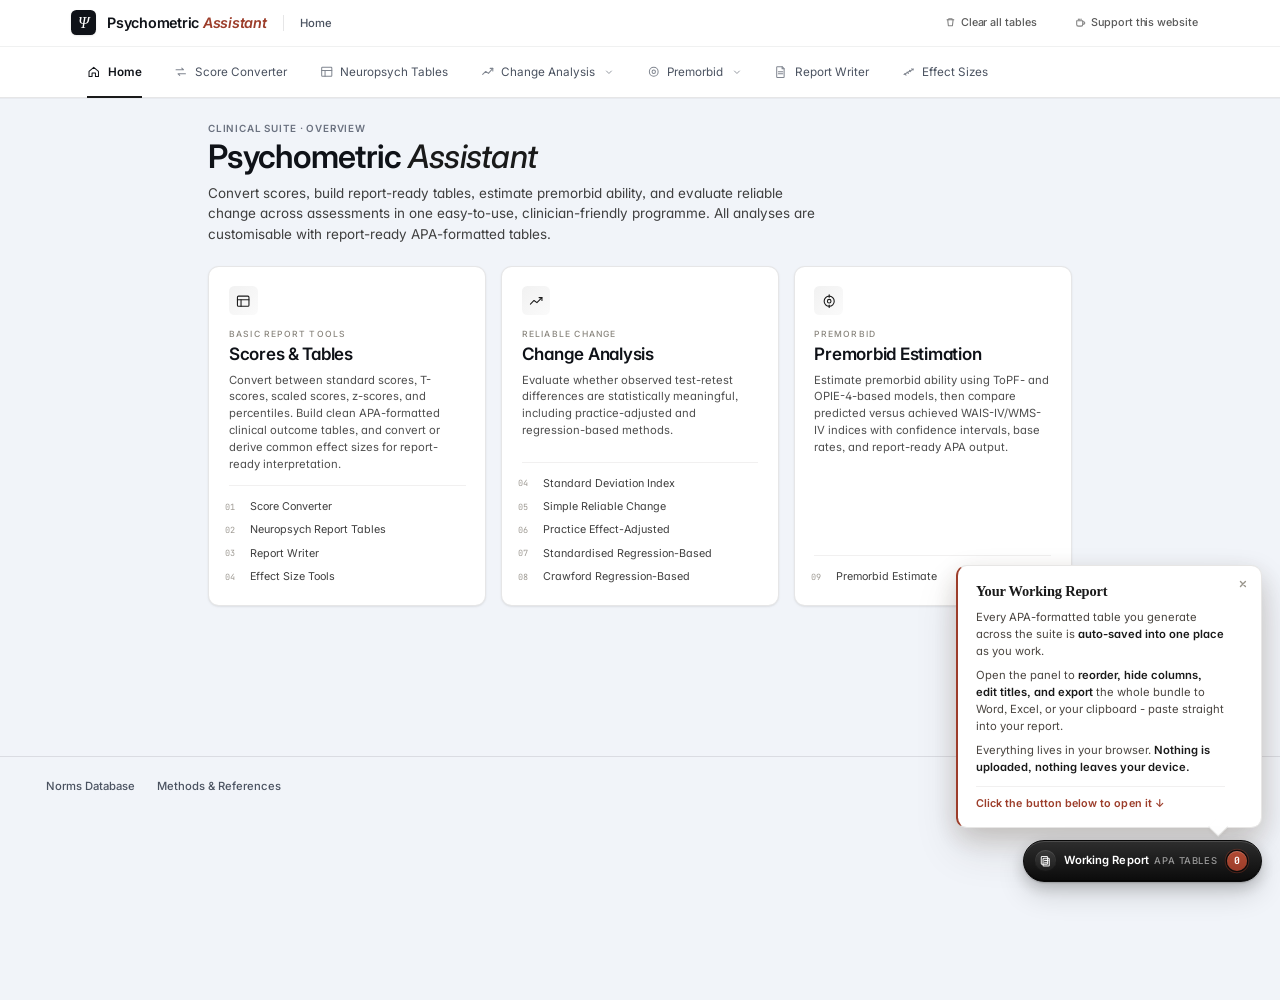
==== commit 37df04aa: "update" ====
--- a/practice/index.html
+++ b/practice/index.html
@@ -3,7 +3,7 @@
 <html lang="en"><head><meta http-equiv="Content-Type" content="text/html; charset=UTF-8">
 
 <meta name="viewport" content="width=device-width, initial-scale=1.0">
-<title>Psychometric Assistant — clinical psychometric tools for neuropsychology</title>
+<title>Psychometric Assistant - clinical psychometric tools for neuropsychology</title>
 <meta name="description" content="Free clinical psychometric calculators: score conversion, neuropsych report tables, reliable change analysis, premorbid estimation, and effect size tools. APA-formatted output, session-only privacy, no tracking.">
 <meta name="theme-color" content="#0F1218">
 <meta name="color-scheme" content="light">
@@ -11,7 +11,7 @@
 
 <!-- Open Graph / link previews -->
 <meta property="og:type" content="website">
-<meta property="og:title" content="Psychometric Assistant — clinical tools for neuropsychology">
+<meta property="og:title" content="Psychometric Assistant - clinical tools for neuropsychology">
 <meta property="og:description" content="Score conversion, reliable change analysis, premorbid estimation, neuropsych report tables. APA-formatted output, session-only privacy.">
 <meta property="og:image" content="data:image/svg+xml,%3Csvg xmlns='http://www.w3.org/2000/svg' viewBox='0 0 1200 630'%3E%3Crect width='1200' height='630' fill='%23F1F4F9'/%3E%3Ctext x='600' y='320' text-anchor='middle' font-family='Georgia, serif' font-size='72' fill='%230F1218'%3EPsychometric%3C/text%3E%3Ctext x='600' y='400' text-anchor='middle' font-family='Georgia, serif' font-size='72' font-style='italic' fill='%239C3D2A'%3EAssistant%3C/text%3E%3C/svg%3E">
 <meta name="twitter:card" content="summary_large_image">
@@ -20,13 +20,13 @@
 <link rel="icon" type="image/svg+xml" href="data:image/svg+xml,%3Csvg xmlns='http://www.w3.org/2000/svg' viewBox='0 0 32 32'%3E%3Crect width='32' height='32' rx='7' fill='%230F1218'/%3E%3Ctext x='16' y='23.5' text-anchor='middle' font-family='Georgia, serif' font-size='22' font-style='italic' fill='%23F1F4F9'%3EΨ%3C/text%3E%3C/svg%3E">
 <link rel="apple-touch-icon" href="data:image/svg+xml,%3Csvg xmlns='http://www.w3.org/2000/svg' viewBox='0 0 180 180'%3E%3Crect width='180' height='180' rx='40' fill='%230F1218'/%3E%3Ctext x='90' y='130' text-anchor='middle' font-family='Georgia, serif' font-size='124' font-style='italic' fill='%23F1F4F9'%3EΨ%3C/text%3E%3C/svg%3E">
 
-<!-- Inter — pro typography baseline; preconnect for fast font load -->
+<!-- Inter - pro typography baseline; preconnect for fast font load -->
 <link rel="preconnect" href="https://fonts.googleapis.com">
 <link rel="preconnect" href="https://fonts.gstatic.com" crossorigin>
 <link rel="stylesheet" href="https://fonts.googleapis.com/css2?family=Inter:wght@400;500;600;700&family=JetBrains+Mono:wght@400;500&display=swap">
 
-<link rel="stylesheet" href="styles.css?v=practice40">
-<link rel="stylesheet" href="design-system.css?v=practice53">
+<link rel="stylesheet" href="styles.css?v=20260507ac">
+<link rel="stylesheet" href="design-system.css?v=20260507ad">
 
 <style>
   /* Consolidated Change Analysis workspace. */
@@ -579,6 +579,14 @@
       </button>
       <span class="topbar-divider" aria-hidden="true"></span>
       <div class="topbar-page-title" id="topbar-page-title">Home</div>
+      <button type="button" class="topbar-clear" id="topbar-clear-all" title="Clear every table you've been working on this session" aria-label="Clear all tables">
+        <svg viewBox="0 0 16 16" fill="none" stroke="currentColor" stroke-width="1.6" stroke-linecap="round" stroke-linejoin="round" aria-hidden="true">
+          <path d="M3 4h10"/>
+          <path d="M5.5 4V2.5h5V4"/>
+          <path d="M4 4l1 9h6l1-9"/>
+        </svg>
+        <span>Clear all tables</span>
+      </button>
       <a class="topbar-kofi" href="https://ko-fi.com/clinpsyry" target="_blank" rel="noopener noreferrer" title="Support free clinical tools">
         <svg viewBox="0 0 16 16" fill="none" stroke="currentColor" stroke-width="1.6" stroke-linecap="round" stroke-linejoin="round" aria-hidden="true">
           <path d="M2.5 5.5h9V11a2.5 2.5 0 0 1-2.5 2.5h-4A2.5 2.5 0 0 1 2.5 11V5.5z"/>
@@ -632,6 +640,23 @@
             <button type="button" class="topnav-drop-item nav-item" data-target="rci-crawford" role="menuitem">Crawford Regression-Based</button>
           </div>
         </div>
+        <div class="topnav-group" data-bucket="premorbid">
+          <button type="button" class="topnav-item nav-item" data-target="premorbid" data-bucket="premorbid">
+            <svg class="topnav-icon" viewBox="0 0 20 20" fill="none" stroke="currentColor" stroke-width="1.5" stroke-linecap="round" stroke-linejoin="round">
+              <circle cx="10" cy="10" r="6.5"/>
+              <circle cx="10" cy="10" r="2.5"/>
+            </svg>
+            <span>Premorbid</span>
+            <svg class="topnav-chevron" viewBox="0 0 16 16" fill="none" stroke="currentColor" stroke-width="1.6" stroke-linecap="round" stroke-linejoin="round" aria-hidden="true">
+              <polyline points="4,6.5 8,10.5 12,6.5"/>
+            </svg>
+          </button>
+          <div class="topnav-dropdown" role="menu">
+            <button type="button" class="topnav-drop-item nav-item" data-target="premorbid" data-pre-tab="estimates" role="menuitem">Premorbid Estimates</button>
+            <button type="button" class="topnav-drop-item nav-item" data-target="premorbid" data-pre-tab="predict" role="menuitem">ToPF Predicted vs Actual</button>
+            <button type="button" class="topnav-drop-item nav-item" data-target="premorbid" data-pre-tab="opiepredict" role="menuitem">OPIE-4 Predicted vs Actual</button>
+          </div>
+        </div>
         <button type="button" class="topnav-item nav-item" data-target="report-writer" data-bucket="report">
           <svg class="topnav-icon" viewBox="0 0 20 20" fill="none" stroke="currentColor" stroke-width="1.5" stroke-linecap="round" stroke-linejoin="round">
             <path d="M5 2.5h7l3 3v12a1 1 0 01-1 1H5a1 1 0 01-1-1V3.5a1 1 0 011-1z"/>
@@ -640,13 +665,6 @@
             <line x1="6.5" y1="13" x2="13" y2="13"/>
           </svg>
           <span>Report Writer</span>
-        </button>
-        <button type="button" class="topnav-item nav-item" data-target="premorbid" data-bucket="premorbid">
-          <svg class="topnav-icon" viewBox="0 0 20 20" fill="none" stroke="currentColor" stroke-width="1.5" stroke-linecap="round" stroke-linejoin="round">
-            <circle cx="10" cy="10" r="6.5"/>
-            <circle cx="10" cy="10" r="2.5"/>
-          </svg>
-          <span>Premorbid</span>
         </button>
         <button type="button" class="topnav-item nav-item" data-target="effectsize" data-bucket="effectsize">
           <svg class="topnav-icon" viewBox="0 0 20 20" fill="none" stroke="currentColor" stroke-width="1.5" stroke-linecap="round" stroke-linejoin="round">
@@ -677,10 +695,10 @@
     <div class="nav-item active" data-target="home"><span class="nav-item-num">00</span>Home</div>
     <div class="nav-item" data-target="converter"><span class="nav-item-num">01</span>Score Converter</div>
     <div class="nav-item" data-target="battery"><span class="nav-item-num">02</span>Neuropsych Report Tables</div>
-    <div class="nav-item" data-target="report-writer"><span class="nav-item-num">03</span>Report Writer</div>
-    <div class="nav-item" data-target="effectsize"><span class="nav-item-num">04</span>Effect Size Tools</div>
-    <div class="nav-item" data-target="change-analysis"><span class="nav-item-num">05</span>Change Analysis</div>
-    <div class="nav-item" data-target="premorbid"><span class="nav-item-num">06</span>Premorbid Estimate</div>
+    <div class="nav-item" data-target="premorbid"><span class="nav-item-num">03</span>Premorbid Estimate</div>
+    <div class="nav-item" data-target="report-writer"><span class="nav-item-num">04</span>Report Writer</div>
+    <div class="nav-item" data-target="effectsize"><span class="nav-item-num">05</span>Effect Size Tools</div>
+    <div class="nav-item" data-target="change-analysis"><span class="nav-item-num">06</span>Change Analysis</div>
     <div class="nav-item" data-target="custom-tests"><span class="nav-item-num">07</span>Norms Database</div>
     <div class="nav-item" data-target="about"><span class="nav-item-num">08</span>Methods &amp; References</div>
   </nav>
@@ -823,13 +841,13 @@
           <input type="range" id="conv-slider" min="-3" max="3" step="0.01" value="0">
         </div>
         <div class="conv-slider-ticks">
-          <span id="conv-tick-0">−3σ</span>
-          <span id="conv-tick-1">−2σ</span>
-          <span id="conv-tick-2">−1σ</span>
-          <span id="conv-tick-3" class="conv-slider-center">μ</span>
-          <span id="conv-tick-4">+1σ</span>
-          <span id="conv-tick-5">+2σ</span>
-          <span id="conv-tick-6">+3σ</span>
+          <span id="conv-tick-0">−3 SD</span>
+          <span id="conv-tick-1">−2 SD</span>
+          <span id="conv-tick-2">−1 SD</span>
+          <span id="conv-tick-3" class="conv-slider-center">M</span>
+          <span id="conv-tick-4">+1 SD</span>
+          <span id="conv-tick-5">+2 SD</span>
+          <span id="conv-tick-6">+3 SD</span>
         </div>
       </div>
 
@@ -888,7 +906,7 @@
   <section class="section" id="battery">
     <div class="eyebrow">Conversion · Clinical Outcomes Table</div>
     <h1 class="section-title">Clinical Outcomes Table</h1>
-    <p class="section-desc">Build a single results table from one or more test families. Auto-fill loads subtest names from the normative database — score type is inferred per family. Enter raw and standardised scores manually; percentiles and classifications populate per row.</p>
+    <p class="section-desc">Build a single results table from one or more test families. Auto-fill loads subtest names from the normative database - score type is inferred per family. Enter raw and standardised scores manually; percentiles and classifications populate per row.</p>
 
     <!-- SIDE-BY-SIDE PANELS: configuration | premorbid -->
     <div class="bat-panels-grid">
@@ -996,9 +1014,42 @@
   <section class="section" id="report-writer">
     <div class="eyebrow">Narrative drafting · Descriptive report text</div>
     <h1 class="section-title">Report <em>Writer</em></h1>
-    <p class="section-desc">Build descriptive, editable report wording from selected headings, tests, trials, and scores. The generated text is deliberately descriptive: it reports what was administered and where scores fell, without drawing diagnostic conclusions.</p>
-
-    <div class="report-writer-shell">
+    <p class="section-desc">A descriptive narrative is generated automatically from the scores you enter elsewhere on the site. Adjust the reference and descriptor system below; everything else updates live.</p>
+
+    <!-- ===== AUTO-GENERATED REPORT (TRIAL) ===== -->
+    <div class="rwauto-shell" id="rwauto-shell">
+      <div class="rwauto-toolbar">
+        <div class="rwauto-toolbar-group">
+          <label class="rwauto-toolbar-label">Reference</label>
+          <select class="rwauto-toolbar-select" id="rwauto-reference"></select>
+        </div>
+        <div class="rwauto-toolbar-group">
+          <label class="rwauto-toolbar-label">Descriptor system</label>
+          <select class="rwauto-toolbar-select" id="rwauto-descriptor"></select>
+        </div>
+        <div class="rwauto-toolbar-group rwauto-toolbar-toggles">
+          <span class="rwauto-toolbar-label">Brackets</span>
+          <label class="rwauto-pill-toggle">
+            <input type="checkbox" id="rwauto-show-std" checked>
+            <span>Standard score</span>
+          </label>
+          <label class="rwauto-pill-toggle">
+            <input type="checkbox" id="rwauto-show-pct">
+            <span>Percentile</span>
+          </label>
+        </div>
+        <div class="rwauto-toolbar-spacer"></div>
+        <button type="button" class="rwauto-btn rwauto-btn-primary" id="rwauto-copy">
+          <svg viewBox="0 0 14 14" fill="none" stroke="currentColor" stroke-width="1.6" stroke-linecap="round" stroke-linejoin="round" aria-hidden="true"><rect x="4" y="4" width="8" height="8" rx="1"/><path d="M2 9V3a1 1 0 0 1 1-1h6"/></svg>
+          <span>Copy report</span>
+        </button>
+      </div>
+      <article class="rwauto-paper" id="rwauto-paper">
+        <!-- generated text renders here -->
+      </article>
+    </div>
+
+    <div class="report-writer-shell rw-legacy-shell">
       <div class="tabs rw-tabs" role="tablist" aria-label="Report Writer views">
         <div class="tab active" data-rw-tab="setup" role="tab" tabindex="0"><span class="rw-tab-num">1</span><span>Setup</span></div>
         <div class="tab" data-rw-tab="build" role="tab" tabindex="0"><span class="rw-tab-num">2</span><span>Build</span></div>
@@ -1184,10 +1235,10 @@
         <span class="es-preloaded-pill">Preloaded example</span>
         <span>UK male vs female height is loaded in the group-data fields from Option B (above). Edit the values or use Clear all inputs to start fresh.</span>
       </div>
-      <div class="es-d-slider-row" title="Quick effect size — drag to set Cohen's d">
+      <div class="es-d-slider-row" title="Quick effect size - drag to set Cohen's d">
         <div class="es-d-slider-control">
           <div class="es-d-slider-track-bg" aria-hidden="true"></div>
-          <input type="range" id="es-d-slider" min="-3" max="3" step="0.01" value="0" aria-label="Quick effect size — Cohen's d">
+          <input type="range" id="es-d-slider" min="-3" max="3" step="0.01" value="0" aria-label="Quick effect size - Cohen's d">
           <div class="es-d-slider-ticks" aria-hidden="true">
             <span class="es-d-tick es-d-tick-major" style="left:0%"   data-label="−3"></span>
             <span class="es-d-tick" style="left:36.67%" data-label="−.8"></span>
@@ -1249,7 +1300,7 @@
               </div>
               <div class="field"><label id="es-g1-disp-label">SE</label><input type="number" id="es-g1-disp-val" step="any" placeholder="value" value="0.22"></div>
             </div>
-            <div class="es-grp-ci"><span class="es-grp-ci-label">95% CI:</span> <span id="es-g1-ci">—</span></div>
+            <div class="es-grp-ci"><span class="es-grp-ci-label">95% CI:</span> <span id="es-g1-ci">-</span></div>
           </div>
           <div class="es-group">
             <div class="es-group-title">Control (Group 2)</div>
@@ -1265,15 +1316,15 @@
               </div>
               <div class="field"><label id="es-g2-disp-label">SE</label><input type="number" id="es-g2-disp-val" step="any" placeholder="value" value="0.14"></div>
             </div>
-            <div class="es-grp-ci"><span class="es-grp-ci-label">95% CI:</span> <span id="es-g2-ci">—</span></div>
+            <div class="es-grp-ci"><span class="es-grp-ci-label">95% CI:</span> <span id="es-g2-ci">-</span></div>
           </div>
         </div>
         <div class="es-pooled">
-          <div class="es-pooled-item"><span class="es-pooled-label">Pooled N</span><span class="es-pooled-val" id="es-pooled-n">—</span></div>
-          <div class="es-pooled-item"><span class="es-pooled-label">Pooled Mean</span><span class="es-pooled-val" id="es-pooled-mean">—</span></div>
-          <div class="es-pooled-item"><span class="es-pooled-label">Pooled SD</span><span class="es-pooled-val" id="es-pooled-sd">—</span></div>
-          <div class="es-pooled-item"><span class="es-pooled-label">Pooled SE</span><span class="es-pooled-val" id="es-pooled-se">—</span></div>
-          <div class="es-pooled-item"><span class="es-pooled-label">Mean Diff</span><span class="es-pooled-val" id="es-pooled-md">—</span></div>
+          <div class="es-pooled-item"><span class="es-pooled-label">Pooled N</span><span class="es-pooled-val" id="es-pooled-n">-</span></div>
+          <div class="es-pooled-item"><span class="es-pooled-label">Pooled Mean</span><span class="es-pooled-val" id="es-pooled-mean">-</span></div>
+          <div class="es-pooled-item"><span class="es-pooled-label">Pooled SD</span><span class="es-pooled-val" id="es-pooled-sd">-</span></div>
+          <div class="es-pooled-item"><span class="es-pooled-label">Pooled SE</span><span class="es-pooled-val" id="es-pooled-se">-</span></div>
+          <div class="es-pooled-item"><span class="es-pooled-label">Mean Diff</span><span class="es-pooled-val" id="es-pooled-md">-</span></div>
           <button class="btn btn-secondary" id="es-apply-groups" type="button">Apply group data</button>
           <button class="btn btn-clear es-clear-btn es-reset-btn" id="es-clear" type="button">Clear all inputs</button>
         </div>
@@ -1296,24 +1347,24 @@
           <div class="es-results-grid">
           <div class="es-result-card es-result-primary" data-tooltip="Standardized mean difference in SD units. Rough convention: 0.2 small, 0.5 medium, 0.8 large.">
             <div class="es-result-label">Cohen's d</div>
-            <div class="es-result-value" id="es-out-d">—</div>
-            <div class="es-result-desc" id="es-out-d-desc">—</div>
+            <div class="es-result-value" id="es-out-d">-</div>
+            <div class="es-result-desc" id="es-out-d-desc">-</div>
           </div>
           <div class="es-result-card es-result-primary" data-tooltip="Bias-corrected version of d, preferred when sample sizes are small.">
             <div class="es-result-label">Hedges' g</div>
-            <div class="es-result-value" id="es-out-g">—</div>
-            <div class="es-result-desc" id="es-out-g-desc">—</div>
-          </div>
-          <div class="es-result-card" data-tooltip="Correlation-style effect size (range −1 to +1), showing direction and strength of association."><div class="es-result-label">Pearson's r</div><div class="es-result-value" id="es-out-r">—</div><div class="es-result-desc" id="es-out-r-desc">—</div></div>
-          <div class="es-result-card" data-tooltip="Variance explained by group difference (r squared), shown as a percentage."><div class="es-result-label">R²</div><div class="es-result-value" id="es-out-r2">—</div><div class="es-result-desc" id="es-out-r2-desc">—</div></div>
-          <div class="es-result-card" data-tooltip="ANOVA-style effect size. For two-group contrasts, f corresponds directly to d/2."><div class="es-result-label">Cohen's f</div><div class="es-result-value" id="es-out-f">—</div><div class="es-result-desc" id="es-out-f-desc">—</div></div>
-          <div class="es-result-card" data-tooltip="Fisher z-transform of r (atanh[r]); useful for meta-analysis and interval calculations."><div class="es-result-label">Fisher's z</div><div class="es-result-value" id="es-out-z">—</div></div>
-          <div class="es-result-card" data-tooltip="Odds in Group 1 divided by odds in Group 2 (OR > 1 favors Group 1)."><div class="es-result-label">Odds Ratio</div><div class="es-result-value" id="es-out-or">—</div></div>
-          <div class="es-result-card" data-tooltip="Estimated proportion of overlap between the two normal distributions."><div class="es-result-label">Overlap</div><div class="es-result-value" id="es-out-ovl">—</div></div>
-          <div class="es-result-card" data-tooltip="Percent of Group 1 expected to score above the Group 2 mean."><div class="es-result-label">Cohen's U₃</div><div class="es-result-value" id="es-out-u3">—</div></div>
-          <div class="es-result-card" data-tooltip="Common Language Effect Size: probability a random Group 1 score exceeds a random Group 2 score."><div class="es-result-label">CLES</div><div class="es-result-value" id="es-out-cles">—</div></div>
-          <div class="es-result-card" data-tooltip="Approximate Number Needed to Treat derived from CLES under normality assumptions."><div class="es-result-label">Kraemer's NNT</div><div class="es-result-value" id="es-out-nnt">—</div></div>
-          <div class="es-result-card es-result-similar" data-tooltip="Closest reference benchmark by absolute Cohen's d. Use as a rough anchor, not as a clinical equivalence statement."><div class="es-result-label">Similar to</div><div class="es-result-value es-result-similar-value" id="es-out-similar">—</div></div>
+            <div class="es-result-value" id="es-out-g">-</div>
+            <div class="es-result-desc" id="es-out-g-desc">-</div>
+          </div>
+          <div class="es-result-card" data-tooltip="Correlation-style effect size (range −1 to +1), showing direction and strength of association."><div class="es-result-label">Pearson's r</div><div class="es-result-value" id="es-out-r">-</div><div class="es-result-desc" id="es-out-r-desc">-</div></div>
+          <div class="es-result-card" data-tooltip="Variance explained by group difference (r squared), shown as a percentage."><div class="es-result-label">R²</div><div class="es-result-value" id="es-out-r2">-</div><div class="es-result-desc" id="es-out-r2-desc">-</div></div>
+          <div class="es-result-card" data-tooltip="ANOVA-style effect size. For two-group contrasts, f corresponds directly to d/2."><div class="es-result-label">Cohen's f</div><div class="es-result-value" id="es-out-f">-</div><div class="es-result-desc" id="es-out-f-desc">-</div></div>
+          <div class="es-result-card" data-tooltip="Fisher z-transform of r (atanh[r]); useful for meta-analysis and interval calculations."><div class="es-result-label">Fisher's z</div><div class="es-result-value" id="es-out-z">-</div></div>
+          <div class="es-result-card" data-tooltip="Odds in Group 1 divided by odds in Group 2 (OR > 1 favors Group 1)."><div class="es-result-label">Odds Ratio</div><div class="es-result-value" id="es-out-or">-</div></div>
+          <div class="es-result-card" data-tooltip="Estimated proportion of overlap between the two normal distributions."><div class="es-result-label">Overlap</div><div class="es-result-value" id="es-out-ovl">-</div></div>
+          <div class="es-result-card" data-tooltip="Percent of Group 1 expected to score above the Group 2 mean."><div class="es-result-label">Cohen's U₃</div><div class="es-result-value" id="es-out-u3">-</div></div>
+          <div class="es-result-card" data-tooltip="Common Language Effect Size: probability a random Group 1 score exceeds a random Group 2 score."><div class="es-result-label">CLES</div><div class="es-result-value" id="es-out-cles">-</div></div>
+          <div class="es-result-card" data-tooltip="Approximate Number Needed to Treat derived from CLES under normality assumptions."><div class="es-result-label">Kraemer's NNT</div><div class="es-result-value" id="es-out-nnt">-</div></div>
+          <div class="es-result-card es-result-similar" data-tooltip="Closest reference benchmark by absolute Cohen's d. Use as a rough anchor, not as a clinical equivalence statement."><div class="es-result-label">Similar to</div><div class="es-result-value es-result-similar-value" id="es-out-similar">-</div></div>
         </div>
         </div>
 
@@ -1331,11 +1382,11 @@
             </div>
             <div class="es-target-grid">
               <div class="field"><label>Target value</label><input type="number" id="es-target" step="any" placeholder="e.g. 175.9" value="175.9"></div>
-              <div class="field"><label>Group 1 at or above target</label><div class="es-ci-readout" id="es-tgt-g1-above">—</div></div>
-              <div class="field"><label>Group 2 at or above target</label><div class="es-ci-readout" id="es-tgt-g2-above">—</div></div>
-              <div class="field"><label>Of people at this value: Group 1</label><div class="es-ci-readout" id="es-tgt-share-g1">—</div></div>
-              <div class="field"><label>Of people at this value: Group 2</label><div class="es-ci-readout" id="es-tgt-share-g2">—</div></div>
-              <div class="field"><label>Smaller-to-larger likelihood ratio</label><div class="es-ci-readout" id="es-tgt-ratio">—</div></div>
+              <div class="field"><label>Group 1 at or above target</label><div class="es-ci-readout" id="es-tgt-g1-above">-</div></div>
+              <div class="field"><label>Group 2 at or above target</label><div class="es-ci-readout" id="es-tgt-g2-above">-</div></div>
+              <div class="field"><label>Of people at this value: Group 1</label><div class="es-ci-readout" id="es-tgt-share-g1">-</div></div>
+              <div class="field"><label>Of people at this value: Group 2</label><div class="es-ci-readout" id="es-tgt-share-g2">-</div></div>
+              <div class="field"><label>Smaller-to-larger likelihood ratio</label><div class="es-ci-readout" id="es-tgt-ratio">-</div></div>
             </div>
             <div class="es-target-help">Requires means and standard deviations. If standard errors are entered above, the app converts them to SDs using each group's sample size.</div>
           </div>
@@ -1363,7 +1414,7 @@
           <div class="info-box" style="margin-top:8px">
             <strong>Interpretation summary.</strong>
             <div id="es-cl-summary" style="margin-top:6px">Enter a valid effect size to generate a plain-English interpretation.</div>
-            <div id="es-cl-u3line" style="margin-top:8px">The average person in Group 1 is above about — of Group 2 (Cohen's U₃).</div>
+            <div id="es-cl-u3line" style="margin-top:8px">The average person in Group 1 is above about - of Group 2 (Cohen's U₃).</div>
           </div>
         </div>
       </div>
@@ -1386,7 +1437,7 @@
   <section class="section" id="sdi">
     <div class="eyebrow">Discrepancy · Standard Deviation Index</div>
     <h1 class="section-title">Standard Deviation Index</h1>
-    <p class="section-desc">Quantify abnormality of test—retest discrepancy in standard-deviation units. Useful when reliability data are unavailable or for descriptive comparison.</p>
+    <p class="section-desc">Quantify abnormality of test-retest discrepancy in standard-deviation units. Useful when reliability data are unavailable or for descriptive comparison.</p>
 
     <div class="panel">
       <div class="field-row-4">
@@ -1409,11 +1460,11 @@
         <div class="field">
           <label>Significance threshold</label>
           <select id="sdi-cv">
-            <option value="0.90">Critical Value (90%) · 1.645σ</option>
-            <option value="0.95">Critical Value (95%) · 1.96σ</option>
-            <option value="1">Threshold 1.0 SD</option>
-            <option value="1.5">Threshold 1.5 SD</option>
-            <option value="2">Threshold 2.0 SD</option>
+            <option value="0.90" title="Critical Value (90%) · 1.645 SD">90% CI</option>
+            <option value="0.95" title="Critical Value (95%) · 1.96 SD">95% CI</option>
+            <option value="1" title="Threshold 1.0 SD">1.0 SD</option>
+            <option value="1.5" title="Threshold 1.5 SD">1.5 SD</option>
+            <option value="2" title="Threshold 2.0 SD" selected>2.0 SD</option>
           </select>
         </div>
         <div class="field">
@@ -1492,6 +1543,10 @@
         <label>Table title</label>
         <input type="text" class="rci-title" data-target="rci-basic" placeholder="California Verbal Learning Test–III" value="Reliable change analysis">
       </div>
+      <label class="rci-corr-toggle" title="Use the corrected (attenuation-adjusted) test-retest correlation when available. Falls back to the raw r when corrected r is not provided for a given test.">
+        <input type="checkbox" class="rci-use-corrected-r" data-target="rci-basic" checked>
+        <span>Use corrected <em>r</em> (attenuation-adjusted) when available</span>
+      </label>
     </div>
 
     <div class="panel autofill-panel">
@@ -1557,8 +1612,8 @@
         <div class="field">
           <label>Significance threshold</label>
           <select class="rci-cv" data-target="rci-practice">
+            <option value="0.95">95% confidence · critical value 1.96</option>
             <option value="0.90">90% confidence · critical value 1.645</option>
-            <option value="0.95">95% confidence · critical value 1.96</option>
           </select>
         </div>
         <div class="field">
@@ -1574,6 +1629,10 @@
         <label>Table title</label>
         <input type="text" class="rci-title" data-target="rci-practice" value="Reliable change analysis">
       </div>
+      <label class="rci-corr-toggle" title="Use the corrected (attenuation-adjusted) test-retest correlation when available. Falls back to the raw r when corrected r is not provided for a given test.">
+        <input type="checkbox" class="rci-use-corrected-r" data-target="rci-practice" checked>
+        <span>Use corrected <em>r</em> (attenuation-adjusted) when available</span>
+      </label>
     </div>
 
     <div class="panel autofill-panel">
@@ -1659,6 +1718,10 @@
         <label>Table title</label>
         <input type="text" class="rci-title" data-target="rci-srb" value="Reliable change analysis">
       </div>
+      <label class="rci-corr-toggle" title="Use the corrected (attenuation-adjusted) test-retest correlation when available. Falls back to the raw r when corrected r is not provided for a given test.">
+        <input type="checkbox" class="rci-use-corrected-r" data-target="rci-srb">
+        <span>Use corrected <em>r</em> (attenuation-adjusted) when available</span>
+      </label>
     </div>
 
     <div class="panel autofill-panel">
@@ -1745,12 +1808,16 @@
         <label>Table title</label>
         <input type="text" class="rci-title" data-target="rci-crawford" value="Reliable change analysis">
       </div>
+      <label class="rci-corr-toggle" title="Use the corrected (attenuation-adjusted) test-retest correlation when available. Falls back to the raw r when corrected r is not provided for a given test.">
+        <input type="checkbox" class="rci-use-corrected-r" data-target="rci-crawford">
+        <span>Use corrected <em>r</em> (attenuation-adjusted) when available</span>
+      </label>
     </div>
 
     <div class="panel autofill-panel">
       <div class="autofill-row">
         <div class="field" style="flex:1;margin-bottom:0">
-          <label>Auto-fill from normative database <span class="hint">(populates subtest names and fills M, SD, r, and N — N is required for this method)</span></label>
+          <label>Auto-fill from normative database <span class="hint">(populates subtest names and fills M, SD, r, and N - N is required for this method)</span></label>
           <div class="combo">
             <input type="text" class="combo-input rci-family-input" data-method="rci-crawford" placeholder="Search test family…" autocomplete="off">
             <div class="combo-list rci-family-list" data-method="rci-crawford"><div class="combo-item" data-family="CVLT-3 Indices · Ages 16-44">CVLT-3 Indices · Ages 16-44</div><div class="combo-item" data-family="CVLT-3 Indices · Ages 45-90">CVLT-3 Indices · Ages 45-90</div><div class="combo-item" data-family="CVLT-3 Trials · Ages 16-44">CVLT-3 Trials · Ages 16-44</div><div class="combo-item" data-family="CVLT-3 Trials · Ages 45-90">CVLT-3 Trials · Ages 45-90</div><div class="combo-item" data-family="D-KEFS Colour-Word Interference · All Ages">D-KEFS Colour-Word Interference · All Ages</div><div class="combo-item" data-family="D-KEFS Design Fluency · All Ages">D-KEFS Design Fluency · All Ages</div><div class="combo-item" data-family="D-KEFS Sorting Test · All Ages">D-KEFS Sorting Test · All Ages</div><div class="combo-item" data-family="D-KEFS Tower Test · All Ages">D-KEFS Tower Test · All Ages</div><div class="combo-item" data-family="D-KEFS Trail Making Test · All Ages">D-KEFS Trail Making Test · All Ages</div><div class="combo-item" data-family="D-KEFS Verbal Fluency · All Ages">D-KEFS Verbal Fluency · All Ages</div><div class="combo-item" data-family="D-KEFS Word Context Test · All Ages">D-KEFS Word Context Test · All Ages</div><div class="combo-item" data-family="D-KEFS Word Proverb Test · All Ages">D-KEFS Word Proverb Test · All Ages</div><div class="combo-item" data-family="RBANS Indices · Ages 12-19">RBANS Indices · Ages 12-19</div><div class="combo-item" data-family="RBANS Indices · Ages 20-89">RBANS Indices · Ages 20-89</div><div class="combo-item" data-family="RBANS Subtests · Ages 12-19">RBANS Subtests · Ages 12-19</div><div class="combo-item" data-family="RBANS Subtests · Ages 20-89">RBANS Subtests · Ages 20-89</div><div class="combo-item" data-family="WAIS-IV Core Subtests · All Ages">WAIS-IV Core Subtests · All Ages</div><div class="combo-item" data-family="WAIS-IV Indices · All Ages">WAIS-IV Indices · All Ages</div><div class="combo-item" data-family="WISC-V Indices · All Ages">WISC-V Indices · All Ages</div><div class="combo-item" data-family="WISC-V Subtests · All Ages">WISC-V Subtests · All Ages</div><div class="combo-item" data-family="WMS-IV Indices · Ages 16-69">WMS-IV Indices · Ages 16-69</div><div class="combo-item" data-family="WMS-IV Indices · Ages 65-90">WMS-IV Indices · Ages 65-90</div><div class="combo-item" data-family="WMS-IV Subtests · Ages 16-69">WMS-IV Subtests · Ages 16-69</div><div class="combo-item" data-family="WMS-IV Subtests · Ages 65-90">WMS-IV Subtests · Ages 65-90</div></div>
@@ -1849,7 +1916,7 @@
           <div class="field">
             <label>Sex</label>
             <select id="pre-sex">
-              <option value="">—</option>
+              <option value="">-</option>
               <option value="Female">Female</option>
               <option value="Male">Male</option>
             </select>
@@ -1857,7 +1924,7 @@
           <div class="field">
             <label>Occupation class</label>
             <select id="pre-occ">
-              <option value="">—</option>
+              <option value="">-</option>
               <option value="Professional">Professional</option>
               <option value="Intermediate">Intermediate</option>
               <option value="Skilled">Skilled</option>
@@ -1914,32 +1981,32 @@
         </thead>
         <tbody><tr>
       <td class="model">ToPF Raw Score Only</td>
-      <td class="fsiq">—</td>
-      <td class="num">—</td>
-      <td class="num">—</td>
+      <td class="fsiq">-</td>
+      <td class="num">-</td>
+      <td class="num">-</td>
       <td class="psy">0.72</td>
       <td class="psy">9.87</td>
     </tr><tr>
       <td class="model">ToPF with Demographic Adjustment</td>
-      <td class="fsiq">—</td>
-      <td class="num">—</td>
-      <td class="num">—</td>
+      <td class="fsiq">-</td>
+      <td class="num">-</td>
+      <td class="num">-</td>
       <td class="psy">0.81</td>
       <td class="psy">8.44</td>
     </tr><tr>
       <td class="model">Crawford &amp; Allan (2001) Demographic</td>
-      <td class="fsiq">—</td>
-      <td class="num">—</td>
-      <td class="num">—</td>
+      <td class="fsiq">-</td>
+      <td class="num">-</td>
+      <td class="num">-</td>
       <td class="psy">0.73</td>
       <td class="psy">9.11</td>
     </tr><tr>
       <td class="model">OPIE-4 (prorated FSIQ): Vocab and/or Matrix</td>
-      <td class="fsiq">—</td>
-      <td class="num">—</td>
-      <td class="num">—</td>
-      <td class="psy">—</td>
-      <td class="psy">—</td>
+      <td class="fsiq">-</td>
+      <td class="num">-</td>
+      <td class="num">-</td>
+      <td class="psy">-</td>
+      <td class="psy">-</td>
     </tr></tbody>
       </table>
 
@@ -1978,68 +2045,68 @@
         </thead>
         <tbody><tr class="group-row"><td colspan="7">WAIS-IV</td></tr><tr>
       <td class="model">Full Scale IQ</td>
-      <td class="num" id="pred-FSIQ">—</td>
-      <td class="num" id="pred-FSIQ-lo">—</td>
-      <td class="num" id="pred-FSIQ-hi">—</td>
+      <td class="num" id="pred-FSIQ">-</td>
+      <td class="num" id="pred-FSIQ-lo">-</td>
+      <td class="num" id="pred-FSIQ-hi">-</td>
       <td class="achieved-cell"><input type="number" min="40" max="160" step="1" data-pre-ach="FSIQ" value=""></td>
-      <td class="num diff" id="diff-FSIQ">—</td>
-      <td class="num" id="br-FSIQ">—</td>
+      <td class="num diff" id="diff-FSIQ">-</td>
+      <td class="num" id="br-FSIQ">-</td>
     </tr><tr>
       <td class="model">Verbal Comprehension Index</td>
-      <td class="num" id="pred-VCI">—</td>
-      <td class="num" id="pred-VCI-lo">—</td>
-      <td class="num" id="pred-VCI-hi">—</td>
+      <td class="num" id="pred-VCI">-</td>
+      <td class="num" id="pred-VCI-lo">-</td>
+      <td class="num" id="pred-VCI-hi">-</td>
       <td class="achieved-cell"><input type="number" min="40" max="160" step="1" data-pre-ach="VCI" value=""></td>
-      <td class="num diff" id="diff-VCI">—</td>
-      <td class="num" id="br-VCI">—</td>
+      <td class="num diff" id="diff-VCI">-</td>
+      <td class="num" id="br-VCI">-</td>
     </tr><tr>
       <td class="model">Perceptual Reasoning Index</td>
-      <td class="num" id="pred-PRI">—</td>
-      <td class="num" id="pred-PRI-lo">—</td>
-      <td class="num" id="pred-PRI-hi">—</td>
+      <td class="num" id="pred-PRI">-</td>
+      <td class="num" id="pred-PRI-lo">-</td>
+      <td class="num" id="pred-PRI-hi">-</td>
       <td class="achieved-cell"><input type="number" min="40" max="160" step="1" data-pre-ach="PRI" value=""></td>
-      <td class="num diff" id="diff-PRI">—</td>
-      <td class="num" id="br-PRI">—</td>
+      <td class="num diff" id="diff-PRI">-</td>
+      <td class="num" id="br-PRI">-</td>
     </tr><tr>
       <td class="model">Working Memory Index</td>
-      <td class="num" id="pred-WMI">—</td>
-      <td class="num" id="pred-WMI-lo">—</td>
-      <td class="num" id="pred-WMI-hi">—</td>
+      <td class="num" id="pred-WMI">-</td>
+      <td class="num" id="pred-WMI-lo">-</td>
+      <td class="num" id="pred-WMI-hi">-</td>
       <td class="achieved-cell"><input type="number" min="40" max="160" step="1" data-pre-ach="WMI" value=""></td>
-      <td class="num diff" id="diff-WMI">—</td>
-      <td class="num" id="br-WMI">—</td>
+      <td class="num diff" id="diff-WMI">-</td>
+      <td class="num" id="br-WMI">-</td>
     </tr><tr>
       <td class="model">Processing Speed Index</td>
-      <td class="num" id="pred-PSI">—</td>
-      <td class="num" id="pred-PSI-lo">—</td>
-      <td class="num" id="pred-PSI-hi">—</td>
+      <td class="num" id="pred-PSI">-</td>
+      <td class="num" id="pred-PSI-lo">-</td>
+      <td class="num" id="pred-PSI-hi">-</td>
       <td class="achieved-cell"><input type="number" min="40" max="160" step="1" data-pre-ach="PSI" value=""></td>
-      <td class="num diff" id="diff-PSI">—</td>
-      <td class="num" id="br-PSI">—</td>
+      <td class="num diff" id="diff-PSI">-</td>
+      <td class="num" id="br-PSI">-</td>
     </tr><tr class="group-row"><td colspan="7">WMS-IV</td></tr><tr>
       <td class="model">Immediate Memory Index</td>
-      <td class="num" id="pred-IMI">—</td>
-      <td class="num" id="pred-IMI-lo">—</td>
-      <td class="num" id="pred-IMI-hi">—</td>
+      <td class="num" id="pred-IMI">-</td>
+      <td class="num" id="pred-IMI-lo">-</td>
+      <td class="num" id="pred-IMI-hi">-</td>
       <td class="achieved-cell"><input type="number" min="40" max="160" step="1" data-pre-ach="IMI" value=""></td>
-      <td class="num diff" id="diff-IMI">—</td>
-      <td class="num" id="br-IMI">—</td>
+      <td class="num diff" id="diff-IMI">-</td>
+      <td class="num" id="br-IMI">-</td>
     </tr><tr>
       <td class="model">Delayed Memory Index</td>
-      <td class="num" id="pred-DMI">—</td>
-      <td class="num" id="pred-DMI-lo">—</td>
-      <td class="num" id="pred-DMI-hi">—</td>
+      <td class="num" id="pred-DMI">-</td>
+      <td class="num" id="pred-DMI-lo">-</td>
+      <td class="num" id="pred-DMI-hi">-</td>
       <td class="achieved-cell"><input type="number" min="40" max="160" step="1" data-pre-ach="DMI" value=""></td>
-      <td class="num diff" id="diff-DMI">—</td>
-      <td class="num" id="br-DMI">—</td>
+      <td class="num diff" id="diff-DMI">-</td>
+      <td class="num" id="br-DMI">-</td>
     </tr><tr>
       <td class="model">Visual Working Memory Index</td>
-      <td class="num" id="pred-VWMI">—</td>
-      <td class="num" id="pred-VWMI-lo">—</td>
-      <td class="num" id="pred-VWMI-hi">—</td>
+      <td class="num" id="pred-VWMI">-</td>
+      <td class="num" id="pred-VWMI-lo">-</td>
+      <td class="num" id="pred-VWMI-hi">-</td>
       <td class="achieved-cell"><input type="number" min="40" max="160" step="1" data-pre-ach="VWMI" value=""></td>
-      <td class="num diff" id="diff-VWMI">—</td>
-      <td class="num" id="br-VWMI">—</td>
+      <td class="num diff" id="diff-VWMI">-</td>
+      <td class="num" id="br-VWMI">-</td>
     </tr></tbody>
       </table>
 
@@ -2062,7 +2129,7 @@
 
     <!-- Tab C: OPIE-4 Predicted vs Actual -->
     <div class="pre-tab-content" id="pre-opiepredict">
-      <p style="color:var(--ink-2);font-size:13.5px;margin-bottom:14px">Enter age plus Vocabulary and/or Matrix Reasoning raw scores in the Inputs panel above. Rows appear automatically for each model whose required inputs are present. Enter the patient's actual FSIQ / GAI in the Achieved column — the prorated index is calculated ACS manual procedures, excluding the subtest(s) used as predictors.</p>
+      <p style="color:var(--ink-2);font-size:13.5px;margin-bottom:14px">Enter age plus Vocabulary and/or Matrix Reasoning raw scores in the Inputs panel above. Rows appear automatically for each model whose required inputs are present. Enter the patient's actual FSIQ / GAI in the Achieved column - the prorated index is calculated ACS manual procedures, excluding the subtest(s) used as predictors.</p>
 
       <table class="pre-results-table pre-predict-table" id="pre-opiepredict-table">
         <thead>
@@ -2082,7 +2149,7 @@
       </table>
 
       <div class="info-box" style="margin-top:18px">
-        <strong>Note.</strong> OPIE-4 prorated FSIQ and GAI predictions (Holdnack et al., 2013). UK adaptation: US education, region and ethnicity terms omitted. Confidence intervals are based on the published model SEE. Difference = Achieved − Predicted (a negative value indicates the patient is performing below their OPIE-4-estimated premorbid level). Base rates use the WAIS-IV / WMS-IV / ACS prorated predicted-versus-actual table. Interpret within UK practice with caution because the regression equations are derived from US normative data and may differ slightly from UK population expectations.
+        <strong>Note.</strong> OPIE-4 prorated FSIQ and GAI predicted from age plus Vocabulary and/or Matrix Reasoning. Difference = Achieved − Predicted. Base rate = % of standardisation sample with discrepancy ≤ this value. Based on US norms.
       </div>
 
       <div class="apa-wrap">
@@ -5872,7 +5939,7 @@
 
 </main>
 
-<!-- ========== SITE FOOTER (redesign) — secondary navigation ========== -->
+<!-- ========== SITE FOOTER (redesign) - secondary navigation ========== -->
 <footer class="site-footer" role="contentinfo">
   <div class="site-footer-inner">
     <div class="site-footer-links">
@@ -5886,10 +5953,10 @@
   </div>
 </footer>
 
-<div class="toast" id="toast">✓ Table copied — ready to paste into your report</div>
-<script src="data.js"></script>
-<script src="app.js?v=practice40"></script>
-<script src="design-system.js?v=practice49" defer></script>
+<div class="toast" id="toast">✓ Table copied - ready to paste into your report</div>
+<script src="data.js?v=20260507ai"></script>
+<script src="app.js?v=20260507ai"></script>
+<script src="design-system.js?v=20260507ai" defer></script>
 <script src="app-effectsize-page.js"></script>
 <script>
 (function(){
@@ -6170,10 +6237,10 @@
       <article class="change-overview-card" data-target-method="sdi" tabindex="0" role="button" aria-label="Open Standard Deviation Index method">
         <div class="change-overview-meta"><span class="change-overview-num">01</span><span class="change-overview-level">Level 1 · Descriptive</span></div>
         <h3>Standard Deviation Index</h3>
-        <p>Quantifies the difference between two scores in standard-deviation units (SDΔ). Useful as a transparent, distribution-free index of magnitude when test–retest reliability data are unavailable, or when a quick descriptive summary is sufficient. <strong>Caveat:</strong> does not control for measurement error, practice effects, or regression to the mean — should not be used alone to claim "reliable change".</p>
+        <p>Quantifies the difference between two scores in standard-deviation units (SDΔ). Useful as a transparent, distribution-free index of magnitude when test–retest reliability data are unavailable, or when a quick descriptive summary is sufficient. <strong>Caveat:</strong> does not control for measurement error, practice effects, or regression to the mean - should not be used alone to claim "reliable change".</p>
         <div class="change-overview-features">
           <span class="change-overview-features-label">Adjusts for</span>
-          <span class="change-overview-feature is-none">Descriptive only — no statistical adjustments</span>
+          <span class="change-overview-feature is-none">Descriptive only - no statistical adjustments</span>
         </div>
       </article>
       <article class="change-overview-card" data-target-method="rci-basic" tabindex="0" role="button" aria-label="Open Simple Reliable Change method">
@@ -6201,11 +6268,11 @@
         <div class="change-overview-meta"><span class="change-overview-num">04</span><span class="change-overview-level">Level 4 · Regression-based</span></div>
         <h3>Standardised Regression-Based</h3>
         <p class="change-overview-cite">McSweeney et al. (1993)</p>
-        <p>Predicts the patient's expected retest score from baseline using a normative regression equation, then standardises the residual against the standard error of estimate (SEE). <strong>Use when:</strong> regression to the mean is a concern — particularly relevant for patients with extreme baseline scores. Controls for practice effects and baseline-dependent regression simultaneously.</p>
+        <p>Predicts the patient's expected retest score from baseline using a normative regression equation, then standardises the residual against the standard error of estimate (SEE). <strong>Use when:</strong> regression to the mean is a concern - particularly relevant for patients with extreme baseline scores. Controls for practice effects and baseline-dependent regression simultaneously.</p>
         <div class="change-overview-features">
           <span class="change-overview-features-label">Adjusts for</span>
           <span class="change-overview-feature is-on" title="Standardises change against the standard error of estimate (SEE), incorporating measurement error.">Measurement error</span>
-          <span class="change-overview-feature is-on" title="Captured by the regression intercept — accounts for typical retest improvement.">Practice effect</span>
+          <span class="change-overview-feature is-on" title="Captured by the regression intercept - accounts for typical retest improvement.">Practice effect</span>
           <span class="change-overview-feature is-on" title="Predicts retest from baseline, automatically correcting for regression to the mean at extreme baseline scores.">Regression to the mean</span>
         </div>
       </article>
@@ -6213,13 +6280,13 @@
         <div class="change-overview-meta"><span class="change-overview-num">05</span><span class="change-overview-level">Level 5 · Sample-size adjusted</span></div>
         <h3>Crawford Regression-Based <span class="change-overview-badge">Recommended</span></h3>
         <p class="change-overview-cite">Crawford &amp; Garthwaite (2007)</p>
-        <p>The most rigorous option. Refines the regression-based approach with a t-distributed test statistic that accounts for normative sample size (N) and the patient's distance from the baseline mean. Properly handles uncertainty in the regression parameters when normative N is modest. <strong>Recommended</strong> when suitable test–retest norms are available — especially with smaller normative samples (e.g. clinical or rare-condition norms).</p>
+        <p>The most rigorous option. Refines the regression-based approach with a t-distributed test statistic that accounts for normative sample size (N) and the patient's distance from the baseline mean. Properly handles uncertainty in the regression parameters when normative N is modest. <strong>Recommended</strong> when suitable test–retest norms are available - especially with smaller normative samples (e.g. clinical or rare-condition norms).</p>
         <div class="change-overview-features">
           <span class="change-overview-features-label">Adjusts for</span>
           <span class="change-overview-feature is-on" title="Standardises change against the standard error of prediction (SEpred), incorporating measurement error.">Measurement error</span>
-          <span class="change-overview-feature is-on" title="Captured by the regression intercept — accounts for typical retest improvement.">Practice effect</span>
+          <span class="change-overview-feature is-on" title="Captured by the regression intercept - accounts for typical retest improvement.">Practice effect</span>
           <span class="change-overview-feature is-on" title="Predicts retest from baseline, correcting for regression to the mean at extreme baseline scores.">Regression to the mean</span>
-          <span class="change-overview-feature is-on change-overview-feature-strong" title="Uses a t-distributed statistic that incorporates the normative sample size N — properly handles uncertainty in the regression parameters when N is modest.">Sample size</span>
+          <span class="change-overview-feature is-on change-overview-feature-strong" title="Uses a t-distributed statistic that incorporates the normative sample size N - properly handles uncertainty in the regression parameters when N is modest.">Sample size</span>
         </div>
       </article>
     </div>
@@ -6265,7 +6332,7 @@
   // Set initial state to overview
   activateMethod('overview', { updateHash: false });
 
-  // Make the overview description cards clickable — each opens its method tab
+  // Make the overview description cards clickable - each opens its method tab
   overviewPanel.querySelectorAll('.change-overview-card[data-target-method]').forEach(card => {
     const go = () => {
       const id = card.dataset.targetMethod;
--- a/practice/styles.css
+++ b/practice/styles.css
@@ -597,24 +597,33 @@
 .desc-carousel-track{
   display:flex;align-items:center;
   transition:transform 380ms cubic-bezier(0.4,0,0.2,1);
-  will-change:transform;
+  /* Drop will-change — it forces a permanent GPU layer with bilinear
+     filtering which renders text at non-integer offsets fuzzily. The
+     transform-only animation runs fine without it. */
 }
 .conv-desc-pill{
   flex:0 0 116px;width:116px;
   display:flex;flex-direction:column;align-items:center;justify-content:center;gap:3px;
   padding:6px 4px;text-align:center;
-  font-family:var(--mono);color:var(--muted);
-  opacity:0.12;
-  transition:opacity 380ms,color 380ms;
+  font-family:var(--sans);                 /* sans renders crisper than mono at small sizes */
+  /* Use solid colour shifts (not opacity) so the text stays crisp. */
+  color:#C5BFB2;
+  opacity:1;
+  transition:color 380ms;
   cursor:default;
-}
-.conv-desc-pill.adj-2{opacity:0.28}
-.conv-desc-pill.adj-1{opacity:0.58}
-.conv-desc-pill.active{opacity:1}
+  /* Force grayscale antialiasing so masked + transformed text doesn't
+     pick up subpixel colour-fringing artefacts. */
+  -webkit-font-smoothing:antialiased;
+  -moz-osx-font-smoothing:grayscale;
+  text-rendering:geometricPrecision;
+}
+.conv-desc-pill.adj-2{ color:#A39C8E; }
+.conv-desc-pill.adj-1{ color:#6F695C; }
+.conv-desc-pill.active{ color:var(--ink); }
 .pill-label{font-size:11px;font-weight:500;line-height:1.2;white-space:nowrap}
 .conv-desc-pill.active .pill-label{font-weight:700;font-size:13px}
-.pill-range{font-size:8.5px;opacity:0.6;letter-spacing:0.02em;line-height:1;white-space:nowrap}
-.conv-desc-pill.active .pill-range{opacity:0.75}
+.pill-range{font-size:8.5px;letter-spacing:0.02em;line-height:1;white-space:nowrap;color:inherit;opacity:0.7}
+.conv-desc-pill.active .pill-range{opacity:0.85}
 
 /* DESCRIPTOR FOOTNOTE */
 .conv-desc-footnote{font-family:var(--mono);font-size:8.5px;color:var(--muted);opacity:0.5;margin:10px 0 0;letter-spacing:0.03em}
@@ -953,7 +962,7 @@
 }
 .db-subtests{padding:8px 16px}
 .db-subtest-row{
-  display:grid;grid-template-columns:2fr repeat(6,1fr) auto;gap:8px;
+  display:grid;grid-template-columns:2fr repeat(7,1fr) auto;gap:8px;
   padding:6px 0;font-size:12.5px;align-items:center;
   border-bottom:1px dashed var(--border-soft);
 }
@@ -6785,7 +6794,7 @@
 .rb-add-prompt{
   position:fixed;
   right:20px;   /* aligned to the chip's right edge */
-  bottom:74px;  /* sits ABOVE the chip (chip is ~40px tall at bottom:20px + gap) */
+  bottom:82px;  /* sits ABOVE the chip with a bit more breathing room */
   z-index:9002; /* above the chip */
   display:inline-flex;
   align-items:center;
@@ -6848,18 +6857,8 @@
   18%  { opacity:1; transform:translate(0, -8px) scale(1.05); } /* anticipation pull-up */
   100% { opacity:0; transform:translate(0, var(--rb-fly-distance, 50px)) scale(0.22); }
 }
-/* Tail points DOWN at the chip (pill sits above the chip in both desktop & mobile) */
-.rb-add-prompt::after{
-  content:"";
-  position:absolute;
-  right:30px;       /* roughly aligned with the chip's icon when right-edges match */
-  bottom:-5px;
-  transform:rotate(45deg);
-  width:9px; height:9px;
-  background:#2E8552;
-  border-right:1px solid #246B43;
-  border-bottom:1px solid #246B43;
-}
+/* Tail removed per request — the bubble alone is enough. */
+.rb-add-prompt::after{ content: none; }
 
 /* =====================================================================
    ONBOARDING HINT — speech bubble pinned just above the Working Report
@@ -7587,8 +7586,46 @@
    for, restrained enough to never compete with primary navigation. The
    toast does the heavy lifting for support; this link is the always-on
    path for the deliberate user. */
+/* Clear-all button — sits between page title and the Ko-fi link in the
+   topbar. Quiet ghost style, with a red tint on hover to signal the
+   destructive nature of the action. */
+.topbar-clear{
+  margin-left:auto;
+  display:inline-flex;
+  align-items:center;
+  gap:6px;
+  flex-shrink:0;
+  padding:6px 11px;
+  border-radius:6px;
+  background:transparent;
+  color:#5A5A5A;
+  font-family:var(--sans);
+  font-size:12px;
+  font-weight:500;
+  letter-spacing:-0.005em;
+  border:1px solid transparent;
+  cursor:pointer;
+  transition:color 140ms ease, background 140ms ease, border-color 140ms ease;
+  white-space:nowrap;
+}
+.topbar-clear svg{
+  width:12px;height:12px;
+  color:currentColor;
+  flex-shrink:0;
+  opacity:0.75;
+}
+.topbar-clear:hover{
+  color:#B91C1C;
+  background:rgba(185,28,28,0.06);
+  border-color:rgba(185,28,28,0.20);
+}
+.topbar-clear:hover svg{opacity:1}
+.topbar-clear:focus-visible{
+  outline:2px solid rgba(185,28,28,0.40);
+  outline-offset:2px;
+}
+
 .topbar-kofi{
-  margin-left:auto;
   display:inline-flex;
   align-items:center;
   gap:6px;
--- a/practice/design-system.css
+++ b/practice/design-system.css
@@ -1790,7 +1790,7 @@
   font-family: var(--sans) !important;
   font-size: var(--ds-text-sm) !important;
   font-weight: var(--ds-weight-medium) !important;
-  color: var(--ds-text-muted) !important;
+  color: var(--ds-text) !important;
   letter-spacing: var(--ds-tracking-base) !important;
   border-radius: var(--ds-radius-sm) !important;
   background: transparent !important;
@@ -1798,13 +1798,13 @@
   border-left: none !important;
 }
 .topnav-drop-item:hover{
-  background: var(--ds-surface-emphasis) !important;
+  background: rgba(20,15,5,0.04) !important;
   color: var(--ds-text) !important;
 }
 .topnav-drop-item.active{
-  background: var(--ds-surface-emphasis) !important;
+  background: transparent !important;
   color: var(--ds-text) !important;
-  font-weight: var(--ds-weight-semibold) !important;
+  font-weight: var(--ds-weight-medium) !important;
 }
 
 /* ============================================================================
@@ -1838,7 +1838,7 @@
      ~30% over results columns. Each method's table is proportioned a bit
      differently but this is the visual sweet spot across all five. */
   display: grid;
-  grid-template-columns: 1.6fr 0.85fr 1.05fr;
+  grid-template-columns: 1.25fr 1fr 1.2fr;
   align-items: center;
   gap: var(--ds-space-4);
   padding: var(--ds-space-3) var(--ds-space-4);
@@ -2024,6 +2024,64 @@
 .ds-inline-bar-toggle-btn:focus-visible{
   outline: 2px solid var(--ds-primary-ring);
   outline-offset: 2px;
+}
+
+/* Corrected-r checkbox toggle inside the inline bar (SRB + Crawford).
+   Sits to the right of the threshold pill group, with a gap so it doesn't
+   visually merge with the threshold buttons. */
+.ds-inline-bar-corr-toggle{
+  display: inline-flex;
+  align-items: center;
+  gap: 6px;
+  margin-left: var(--ds-space-3);
+  padding: 6px 10px;
+  background: transparent;
+  border: 1px solid var(--ds-border-strong, #D8D5CC);
+  border-radius: var(--ds-radius-sm);
+  font-family: var(--sans);
+  font-size: 12px;
+  font-weight: var(--ds-weight-medium);
+  color: var(--ds-text-2);
+  cursor: pointer;
+  user-select: none;
+  white-space: nowrap;
+  transition: background var(--ds-duration-fast) var(--ds-ease),
+              border-color var(--ds-duration-fast) var(--ds-ease),
+              color var(--ds-duration-fast) var(--ds-ease);
+}
+.ds-inline-bar-corr-toggle:hover{
+  background: #F8F6EF;
+  border-color: var(--ds-text-faint);
+  color: var(--ds-text);
+}
+.ds-inline-bar-corr-toggle input[type="checkbox"]{
+  appearance: none;
+  -webkit-appearance: none;
+  width: 14px; height: 14px;
+  margin: 0;
+  border: 1.5px solid var(--ds-border-strong, #D8D5CC);
+  border-radius: 3px;
+  background: white;
+  position: relative;
+  cursor: pointer;
+}
+.ds-inline-bar-corr-toggle input[type="checkbox"]:checked{
+  background: var(--ds-text);
+  border-color: var(--ds-text);
+}
+.ds-inline-bar-corr-toggle input[type="checkbox"]:checked::after{
+  content: "";
+  position: absolute;
+  top: 1px; left: 4px;
+  width: 4px; height: 8px;
+  border-right: 1.5px solid white;
+  border-bottom: 1.5px solid white;
+  transform: rotate(45deg);
+}
+.ds-inline-bar-corr-toggle:has(input:checked){
+  background: var(--ds-primary-tint, rgba(168,85,68,0.08));
+  border-color: var(--ds-primary, #A85544);
+  color: var(--ds-text);
 }
 
 /* Battery variant — 3 columns. Quick Add | Score Type | Class.
@@ -2433,14 +2491,13 @@
 .rb-chip{
   position: fixed;
 }
-/* Outer glow ring — sits BEHIND the chip; gives the light a halo.
-   Restrained size; brightness retained via the layered drop-shadows. */
+/* Outer glow ring — thin, slow. Brightness retained via drop-shadows. */
 .rb-chip::before{
   content: '';
   position: absolute;
-  inset: -4px;
+  inset: -2px;
   border-radius: 999px;
-  padding: 4px;
+  padding: 2px;                              /* thinner ring */
   background: conic-gradient(
     from var(--ds-orbit-angle, 0deg),
     transparent 0deg,
@@ -2460,9 +2517,9 @@
   pointer-events: none;
   opacity: 0;
   filter:
-    drop-shadow(0 0 4px rgba(34,197,94,0.95))
-    drop-shadow(0 0 10px rgba(34,197,94,0.65))
-    drop-shadow(0 0 18px rgba(34,197,94,0.35));
+    drop-shadow(0 0 3px rgba(34,197,94,0.85))
+    drop-shadow(0 0 8px rgba(34,197,94,0.50))
+    drop-shadow(0 0 14px rgba(34,197,94,0.25));
   z-index: 2;
   transition: opacity 200ms var(--ds-ease);
 }
@@ -2472,7 +2529,7 @@
   position: absolute;
   inset: 0;
   border-radius: 999px;
-  padding: 3px;
+  padding: 2px;                              /* thinner */
   background: conic-gradient(
     from var(--ds-orbit-angle, 0deg),
     transparent 0deg,
@@ -2489,15 +2546,15 @@
   pointer-events: none;
   opacity: 0;
   z-index: 3;
-  filter: drop-shadow(0 0 6px rgba(255,255,255,0.85));
+  filter: drop-shadow(0 0 4px rgba(255,255,255,0.7));
   transition: opacity 200ms var(--ds-ease);
 }
 
-/* Active orbit — one full revolution */
+/* Active orbit — one full revolution at a calm pace */
 .rb-chip.rb-chip-orbit::before,
 .rb-chip.rb-chip-orbit::after{
   opacity: 1;
-  animation: rb-chip-orbit-spin 1.4s cubic-bezier(0.4, 0, 0.2, 1) 1;
+  animation: rb-chip-orbit-spin 2.4s cubic-bezier(0.4, 0, 0.2, 1) 1;
 }
 @keyframes rb-chip-orbit-spin{
   0%   { --ds-orbit-angle: 0deg; }
@@ -2529,7 +2586,7 @@
   }
   .rb-chip.rb-chip-orbit::before,
   .rb-chip.rb-chip-orbit::after{
-    animation: rb-chip-orbit-rotate 1.4s linear 1;
+    animation: rb-chip-orbit-rotate 2.4s linear 1;
   }
   @keyframes rb-chip-orbit-rotate{
     from { transform: rotate(0deg);   }
@@ -2561,6 +2618,215 @@
 }
 
 /* ============================================================================
+   33d. APA TABLE — guarantee a bottom border on the last data row
+        Some grouped tables (e.g. Neuropsych Tables with a single group like
+        CVLT-3 Indices) end with an `.apa-grouped-row` whose bottom border
+        was dropping out in some render paths. Force it here with high
+        specificity + !important so it never disappears.
+   ============================================================================ */
+.apa-table tbody tr:last-child td,
+.apa-table tbody tr.apa-grouped-row:last-child td{
+  border-bottom: 1.5px solid #000 !important;
+  padding-bottom: 8px !important;
+}
+
+/* ============================================================================
+   33e. CORRECTED-r TOGGLE — for SRB + Crawford config panels
+   ============================================================================ */
+.rci-corr-toggle{
+  display: inline-flex;
+  align-items: center;
+  gap: 8px;
+  margin-top: 10px;
+  padding: 7px 11px 7px 9px;
+  background: var(--ds-surface);
+  border: 1px solid var(--ds-border-strong);
+  border-radius: var(--ds-radius-sm);
+  font-family: var(--sans);
+  font-size: 12.5px;
+  color: var(--ds-text);
+  cursor: pointer;
+  user-select: none;
+  transition: background var(--ds-duration-fast) var(--ds-ease),
+              border-color var(--ds-duration-fast) var(--ds-ease);
+}
+.rci-corr-toggle:hover{
+  background: #F8F6EF;
+  border-color: var(--ds-text-faint);
+}
+.rci-corr-toggle input[type="checkbox"]{
+  appearance: none;
+  -webkit-appearance: none;
+  width: 14px; height: 14px;
+  margin: 0;
+  border: 1.5px solid var(--ds-border-strong);
+  border-radius: 3px;
+  background: white;
+  position: relative;
+  cursor: pointer;
+}
+.rci-corr-toggle input[type="checkbox"]:checked{
+  background: var(--ds-text);
+  border-color: var(--ds-text);
+}
+.rci-corr-toggle input[type="checkbox"]:checked::after{
+  content: "";
+  position: absolute;
+  top: 1px; left: 4px;
+  width: 4px; height: 8px;
+  border-right: 1.5px solid white;
+  border-bottom: 1.5px solid white;
+  transform: rotate(45deg);
+}
+.rci-corr-toggle:has(input:checked){
+  background: var(--ds-primary-tint);
+  border-color: var(--ds-primary);
+}
+
+/* ============================================================================
+   33b. AUTOFILL DROPDOWN — kill the nested scrollbar
+        A late legacy rule (`.combo-list { overflow:auto }`) gave the outer
+        list a scrollbar in addition to the `.combo-options` inner scroll.
+        Force the multiselect outer to hide its own overflow so only one
+        scrollbar — the inner one — is visible.
+   ============================================================================ */
+.combo-list.is-multiselect{
+  overflow: hidden !important;
+  /* Sensible default — JS clamps this further on open based on the actual
+     space available below the input (see bindComboListAutoHeight). */
+  max-height: 520px !important;
+}
+/* Inner options panel: explicit max-height so overflow-y:auto fires. */
+.combo-options{
+  scrollbar-width: thin;
+  overflow-y: auto !important;
+  min-height: 0 !important;
+  flex: 1 1 auto !important;
+  padding-bottom: 8px !important;
+  /* Default — overridden by JS based on the resolved outer height */
+  max-height: 380px !important;
+}
+
+/* ---------- Age-banded sub-items rendered side-by-side ----------
+   `buildFamilyListHtml` wraps each group's age-banded variants in a
+   `.combo-indented-row`. Render them as compact pills in a wrapping flex
+   row so they take one line instead of stacking — major scroll reduction
+   on long family lists. */
+.combo-indented-row{
+  display: flex !important;
+  flex-wrap: wrap !important;
+  gap: 6px !important;
+  padding: 6px 12px 10px 22px !important;
+  border-bottom: 1px solid #F4F1E9;
+}
+.combo-indented-row .combo-item.combo-indented{
+  display: inline-flex !important;
+  align-items: center !important;
+  margin: 0 !important;
+  padding: 5px 10px !important;
+  border: 1px solid var(--ds-border-strong, #D8D5CC) !important;
+  border-radius: 999px !important;
+  font-size: 12.5px !important;
+  background: var(--ds-surface, #FFFFFF) !important;
+  cursor: pointer !important;
+  line-height: 1.2 !important;
+  transition: background-color 140ms var(--ds-ease, ease), border-color 140ms var(--ds-ease, ease);
+}
+.combo-indented-row .combo-item.combo-indented:hover{
+  background: #F8F6EF !important;
+  border-color: #B8B3A6 !important;
+}
+.combo-indented-row .combo-item.combo-indented:has(input:checked){
+  background: var(--ds-primary-tint, rgba(168,85,68,0.08)) !important;
+  border-color: var(--ds-primary, #A85544) !important;
+  color: var(--ds-text, #1A1A1A) !important;
+}
+.combo-indented-row .combo-item.combo-indented input{
+  margin: 0 6px 0 0 !important;
+}
+
+/* ============================================================================
+   33c. CHANGE-ANALYSIS / SDI input rows — match compact Neuropsych Tables
+        Legacy CSS forced inputs to min-height:33px in these sections via
+        `#sdi > .panel:not(.autofill-panel) input`. Battery escapes that rule
+        because its table sits inside `.bat-table-block` (not a `.panel`), so
+        its inputs render at the smaller default. Drop the same override here
+        so all input-tables across the site sit at the compact height.
+   ============================================================================ */
+#sdi .input-table td input,
+#sdi .input-table td select,
+#rci-basic .input-table td input,
+#rci-basic .input-table td select,
+#rci-practice .input-table td input,
+#rci-practice .input-table td select,
+#rci-srb .input-table td input,
+#rci-srb .input-table td select,
+#rci-crawford .input-table td input,
+#rci-crawford .input-table td select{
+  min-height: 0 !important;
+  padding: 5px 6px !important;
+  font-size: 13px !important;
+}
+#sdi .input-table tbody td,
+#rci-basic .input-table tbody td,
+#rci-practice .input-table tbody td,
+#rci-srb .input-table tbody td,
+#rci-crawford .input-table tbody td{
+  padding-top: 6px !important;
+  padding-bottom: 6px !important;
+}
+
+/* Premorbid CI buttons — discrete, side-by-side, with a clear gap between them
+   so each reads as its own clickable button rather than one segmented pill. */
+.ds-prem-aside .ds-prem-ci-toggle{
+  display: flex !important;
+  width: 100% !important;
+  height: auto !important;
+  padding: 0 !important;
+  background: transparent !important;
+  border: 0 !important;
+  border-radius: 0 !important;
+  overflow: visible !important;
+  gap: var(--ds-space-2) !important;
+}
+.ds-prem-aside .ds-prem-ci-toggle .ds-inline-bar-toggle-btn{
+  flex: 1 1 0 !important;
+  height: 34px !important;
+  min-width: 0 !important;
+  padding: 0 var(--ds-space-3) !important;
+  border: 1px solid var(--ds-border-strong) !important;
+  border-radius: var(--ds-radius-sm) !important;
+  background: var(--ds-surface) !important;
+  color: var(--ds-text) !important;
+  font-size: 13px !important;
+  font-weight: var(--ds-weight-semibold) !important;
+  font-variant-numeric: tabular-nums !important;
+  letter-spacing: 0.01em !important;
+  box-shadow: 0 1px 0 rgba(15,18,24,0.02), inset 0 1px 0 rgba(255,255,255,0.5) !important;
+  cursor: pointer !important;
+  transition:
+    background-color var(--ds-duration-fast) var(--ds-ease),
+    color var(--ds-duration-fast) var(--ds-ease),
+    border-color var(--ds-duration-fast) var(--ds-ease),
+    box-shadow var(--ds-duration-fast) var(--ds-ease) !important;
+}
+.ds-prem-aside .ds-prem-ci-toggle .ds-inline-bar-toggle-btn:hover:not(.is-active){
+  background: #F8F6EF !important;
+  border-color: var(--ds-text-faint) !important;
+}
+.ds-prem-aside .ds-prem-ci-toggle .ds-inline-bar-toggle-btn.is-active{
+  background: var(--ds-text) !important;
+  color: white !important;
+  border-color: var(--ds-text) !important;
+  box-shadow:
+    0 1px 0 rgba(15,18,24,0.06),
+    0 1px 3px rgba(15,18,24,0.18) !important;
+}
+.ds-prem-aside .ds-prem-ci-toggle .ds-inline-bar-toggle-btn:active{
+  transform: translateY(1px);
+}
+
+/* ============================================================================
    34. PREMORBID — single-viewport 2-col layout
         Goal: no page scroll. Inputs LEFT (compact, dense), tabbed tables RIGHT.
    ============================================================================ */
@@ -2572,11 +2838,20 @@
   padding: var(--ds-space-4) var(--ds-space-6) var(--ds-space-6) !important;
 }
 
-/* Kill the legacy section header — topbar already shows "Premorbid Estimation". */
+/* Kill the legacy eyebrow + h1 — the topbar already shows "Premorbid Estimation",
+   but keep .section-desc visible (compact) so the page has the same brief
+   intro paragraph the other tools use. */
 #premorbid.ds-prem-restructured > .eyebrow,
-#premorbid.ds-prem-restructured > .section-title,
+#premorbid.ds-prem-restructured > .section-title{
+  display: none !important;
+}
 #premorbid.ds-prem-restructured > .section-desc{
-  display: none !important;
+  display: block !important;             /* outrank legacy `#premorbid > .section-desc{display:none}` */
+  margin: 0 0 var(--ds-space-3) !important;
+  max-width: 880px !important;
+  font-size: 13.5px !important;
+  line-height: 1.55 !important;
+  color: var(--ds-text-2) !important;
 }
 /* Drop the long intro paragraph above each table too */
 #premorbid.ds-prem-restructured #pre-predict > p:first-of-type,
@@ -2653,11 +2928,10 @@
   color: var(--ds-text-subtle);
 }
 .ds-prem-aside .pre-form-note{
-  display: none !important;                /* drop the explanatory subtitles */
-}
-
-/* Field grids — tight 3-up for predictors, 2x2 for demographics/output.
-   Selectors include #premorbid to outrank legacy `#premorbid .pre-form-section:nth-of-type(2) .pre-form-grid-2` (0,3,1). */
+  display: none !important;
+}
+
+/* Field grids — tight 3-up for predictors, 2x2 for demographics/output. */
 #premorbid.ds-prem-restructured .ds-prem-aside .pre-form-grid-3{
   grid-template-columns: 1fr 1fr 1fr !important;
   gap: var(--ds-space-3) var(--ds-space-2) !important;
@@ -2670,13 +2944,12 @@
   align-items: start !important;
 }
 
-/* Compact field rendering — single-line labels with consistent height so
-   inputs always align to a shared baseline */
 .ds-prem-aside .field{
   margin: 0 !important;
   display: flex !important;
   flex-direction: column !important;
   min-width: 0 !important;
+  justify-content: flex-start !important;
 }
 .ds-prem-aside .field label{
   font-size: 11px !important;
@@ -2687,15 +2960,9 @@
   margin-bottom: 4px !important;
   display: block !important;
   line-height: 1.25 !important;
-  white-space: normal !important;          /* allow wrap when needed */
+  white-space: normal !important;
   overflow: visible !important;
   text-overflow: clip !important;
-  /* No min-height — let label hug its input. Row alignment is achieved by
-     `align-items: end` on the grid (label+input stick to bottom of row),
-     so single-line labels sit just above input and two-line labels do too. */
-}
-.ds-prem-aside .field{
-  justify-content: flex-start !important;
 }
 .ds-prem-aside .pre-label-sub{ display: none !important; }
 /* Override the legacy min-height:34px applied to labels with a .pre-label-sub
@@ -2712,7 +2979,7 @@
   box-sizing: border-box !important;
 }
 .ds-prem-aside .field select{
-  padding-right: 26px !important;          /* room for chevron */
+  padding-right: 26px !important;
 }
 
 /* ---------- Right column: slim tab pills ---------- */
@@ -2732,24 +2999,63 @@
   gap: var(--ds-space-2) !important;
 }
 #premorbid.ds-prem-restructured .pre-tab-num{
-  display: none !important;                /* drop the numbered circle badge */
+  display: none !important;
 }
 #premorbid.ds-prem-restructured .pre-tabs .tab span:not(.pre-tab-num){
   white-space: nowrap !important;
 }
 
-/* Hide the bottom Back/Next nav — with Inputs tab gone there's only 3 panes
-   and the user can just click the tabs. Saves ~60px. */
+/* Hide the bottom Back/Next nav — with Inputs tab gone there's only 3 panes */
 #premorbid.ds-prem-restructured .pre-tab-nav{
   display: none !important;
 }
-
-/* Ensure tab content has no extra top padding */
 #premorbid.ds-prem-restructured .pre-tab-content{
   margin-top: 0 !important;
 }
 
-/* ---------- Minimalistic model-availability ticks ---------- */
+/* ---------- Font consistency on the Premorbid page ----------
+   The legacy table uses var(--serif) for model names and var(--mono) for
+   numbers. Force everything to the sans-serif system font so the page
+   reads as one cohesive surface. */
+#premorbid.ds-prem-restructured .pre-results-table,
+#premorbid.ds-prem-restructured .pre-results-table th,
+#premorbid.ds-prem-restructured .pre-results-table td,
+#premorbid.ds-prem-restructured .pre-results-table td.model,
+#premorbid.ds-prem-restructured .pre-results-table td.num,
+#premorbid.ds-prem-restructured .pre-results-table td.fsiq,
+#premorbid.ds-prem-restructured .pre-results-table td.psy,
+#premorbid.ds-prem-restructured .pre-predict-table .diff,
+#premorbid.ds-prem-restructured .pre-predict-table .achieved-cell input,
+#premorbid.ds-prem-restructured .info-box,
+#premorbid.ds-prem-restructured .info-box *{
+  font-family: var(--sans) !important;
+}
+/* Keep tabular alignment for numeric columns even without the mono font */
+#premorbid.ds-prem-restructured .pre-results-table td.num,
+#premorbid.ds-prem-restructured .pre-results-table td.fsiq,
+#premorbid.ds-prem-restructured .pre-results-table td.psy,
+#premorbid.ds-prem-restructured .pre-predict-table .diff{
+  font-variant-numeric: tabular-nums !important;
+}
+
+/* ---------- Remove the redundant "Title" field ----------
+   The output table's title is fixed and there's no value letting the user
+   override it from the aside. Hide the field and collapse the output
+   settings grid to a single column so Confidence fills the row. */
+#premorbid.ds-prem-restructured .ds-prem-aside .field:has(#pre-title){
+  display: none !important;
+}
+#premorbid.ds-prem-restructured .ds-prem-aside .pre-form-section:nth-of-type(3) .pre-form-grid-2{
+  grid-template-columns: 1fr !important;
+}
+
+/* ---------- Predictions ticks panel — REMOVED per request ----------
+   The element is still built by design-system.js but hidden visually so
+   it doesn't take vertical space in the aside. */
+.ds-prem-ticks{ display: none !important; }
+
+/* ---------- Minimalistic model-availability ticks (styles retained
+              in case the panel is re-enabled in future) ---------- */
 .ds-prem-ticks{
   background: var(--ds-surface);
   border: 1px solid var(--ds-border);
@@ -2780,9 +3086,7 @@
   font-variant-numeric: tabular-nums;
   letter-spacing: 0.02em;
 }
-.ds-prem-ticks-count.is-all-ready{
-  color: #15803d;
-}
+.ds-prem-ticks-count.is-all-ready{ color: #15803d; }
 .ds-prem-ticks-list{
   list-style: none;
   margin: 0;
@@ -2802,16 +3106,12 @@
   transition: color 220ms var(--ds-ease);
 }
 .ds-prem-ticks-row:last-child{ border-bottom: 0; }
-.ds-prem-ticks-row.is-ready{
-  color: var(--ds-text);
-}
+.ds-prem-ticks-row.is-ready{ color: var(--ds-text); }
 .ds-prem-ticks-name{ flex: 1; }
 .ds-prem-ticks-row.is-ready .ds-prem-ticks-name{
   font-weight: var(--ds-weight-medium);
 }
 
-/* The tick mark itself — minimal hairline circle that fills with green on ready.
-   Animation is a slim scale + colour swap, nothing flashy. */
 .ds-prem-ticks-mark{
   width: 16px;
   height: 16px;
@@ -2846,6 +3146,223 @@
   transform: translate(-50%, -65%) rotate(-45deg) scale(1);
 }
 
+/* ============================================================================
+   36. REPORT WRITER · auto-generated narrative (TRIAL)
+        Replaces the legacy 3-tab Report Writer with a single page: a slim
+        toolbar (Reference, Descriptor) over a paper-style output card.
+        Legacy markup is hidden so its JS bindings don't error.
+   ============================================================================ */
+
+#report-writer .rw-legacy-shell{ display: none !important; }
+#report-writer{
+  max-width: min(880px, calc(100vw - 48px)) !important;
+}
+
+.rwauto-shell{
+  display: flex;
+  flex-direction: column;
+  gap: var(--ds-space-3);
+  margin-top: var(--ds-space-3);
+}
+
+.rwauto-toolbar{
+  display: flex;
+  align-items: center;
+  gap: var(--ds-space-4);
+  padding: var(--ds-space-3) var(--ds-space-4);
+  background: var(--ds-surface);
+  border: 1px solid var(--ds-border);
+  border-radius: var(--ds-radius-md);
+  box-shadow: var(--ds-shadow-1);
+}
+.rwauto-toolbar-spacer{ flex: 1; }
+.rwauto-toolbar-group{
+  display: flex;
+  align-items: center;
+  gap: var(--ds-space-3);
+}
+.rwauto-toolbar-toggles{
+  gap: var(--ds-space-2);
+}
+
+/* Pill-style checkbox toggles for the bracket controls */
+.rwauto-pill-toggle{
+  display: inline-flex;
+  align-items: center;
+  gap: 6px;
+  padding: 6px 10px;
+  background: transparent;
+  border: 1px solid var(--ds-border-strong, #D8D5CC);
+  border-radius: var(--ds-radius-sm);
+  font-family: var(--sans);
+  font-size: 12px;
+  font-weight: var(--ds-weight-medium);
+  color: var(--ds-text-2);
+  cursor: pointer;
+  user-select: none;
+  transition: background var(--ds-duration-fast) var(--ds-ease),
+              border-color var(--ds-duration-fast) var(--ds-ease),
+              color var(--ds-duration-fast) var(--ds-ease);
+}
+.rwauto-pill-toggle:hover{
+  background: #F8F6EF;
+  border-color: var(--ds-text-faint);
+  color: var(--ds-text);
+}
+.rwauto-pill-toggle input[type="checkbox"]{
+  appearance: none;
+  -webkit-appearance: none;
+  width: 14px; height: 14px;
+  margin: 0;
+  border: 1.5px solid var(--ds-border-strong, #D8D5CC);
+  border-radius: 3px;
+  background: white;
+  position: relative;
+  cursor: pointer;
+  transition: background var(--ds-duration-fast) var(--ds-ease),
+              border-color var(--ds-duration-fast) var(--ds-ease);
+}
+.rwauto-pill-toggle input[type="checkbox"]:checked{
+  background: var(--ds-text);
+  border-color: var(--ds-text);
+}
+.rwauto-pill-toggle input[type="checkbox"]:checked::after{
+  content: "";
+  position: absolute;
+  top: 1px; left: 4px;
+  width: 4px; height: 8px;
+  border-right: 1.5px solid white;
+  border-bottom: 1.5px solid white;
+  transform: rotate(45deg);
+}
+.rwauto-pill-toggle:has(input:checked){
+  background: var(--ds-primary-tint, rgba(168,85,68,0.08));
+  border-color: var(--ds-primary, #A85544);
+  color: var(--ds-text);
+}
+.rwauto-toolbar-label{
+  font-family: var(--sans);
+  font-size: 11px;
+  font-weight: var(--ds-weight-semibold);
+  letter-spacing: 0.06em;
+  text-transform: uppercase;
+  color: var(--ds-text-subtle);
+}
+.rwauto-toolbar-select{
+  height: 34px;
+  padding: 0 28px 0 var(--ds-space-3);
+  background: var(--ds-surface);
+  border: 1px solid var(--ds-border-strong);
+  border-radius: var(--ds-radius-sm);
+  font-family: var(--sans);
+  font-size: 13px;
+  font-weight: var(--ds-weight-medium);
+  color: var(--ds-text);
+  cursor: pointer;
+  appearance: none;
+  -webkit-appearance: none;
+  background-image: url("data:image/svg+xml,%3Csvg xmlns='http://www.w3.org/2000/svg' viewBox='0 0 12 12' fill='none' stroke='%234A5260' stroke-width='1.6' stroke-linecap='round' stroke-linejoin='round'%3E%3Cpolyline points='3,5 6,8 9,5'/%3E%3C/svg%3E");
+  background-repeat: no-repeat;
+  background-position: right var(--ds-space-3) center;
+  background-size: 12px 12px;
+}
+.rwauto-toolbar-select:hover{ border-color: var(--ds-text-faint); }
+.rwauto-toolbar-select:focus{
+  outline: none;
+  border-color: var(--ds-primary);
+  box-shadow: 0 0 0 3px var(--ds-primary-tint);
+}
+
+.rwauto-btn{
+  display: inline-flex;
+  align-items: center;
+  gap: 6px;
+  padding: 9px 14px;
+  background: var(--ds-text);
+  color: white;
+  border: 1px solid var(--ds-text);
+  border-radius: var(--ds-radius-sm);
+  font-family: var(--sans);
+  font-size: 13px;
+  font-weight: var(--ds-weight-semibold);
+  cursor: pointer;
+  transition: background var(--ds-duration-fast) var(--ds-ease);
+}
+.rwauto-btn:hover{ background: #000; }
+.rwauto-btn svg{ width: 13px; height: 13px; }
+
+/* The output paper — proportioned like a printed report page. Generous
+   internal margins, narrower readable column, refined typography. */
+.rwauto-paper{
+  background: var(--ds-surface);
+  border: 1px solid var(--ds-border);
+  border-radius: var(--ds-radius-md);
+  box-shadow:
+    0 1px 2px rgba(15,18,24,0.04),
+    0 8px 22px rgba(15,18,24,0.06);
+  padding: 64px 72px;                       /* Word-margin feel */
+  font-family: var(--sans);
+  font-size: 14.5px;
+  line-height: 1.7;
+  color: var(--ds-text);
+  letter-spacing: -0.001em;
+  min-height: 600px;
+  max-width: 820px;
+  margin: 0 auto;
+}
+@media (max-width: 720px){
+  .rwauto-paper{ padding: 36px 28px; }
+}
+
+/* Section heading: subtle uppercase eyebrow + serif-italic title to feel
+   like a clinical report rather than a web heading. Hairline rule below
+   keeps the visual rhythm. */
+.rwauto-paper h3{
+  font-family: var(--serif, Georgia, "Times New Roman", serif);
+  font-size: 19px;
+  font-weight: 600;
+  font-style: italic;
+  letter-spacing: -0.005em;
+  color: var(--ds-text);
+  margin: var(--ds-space-7) 0 var(--ds-space-3);
+  padding-bottom: 8px;
+  border-bottom: 0.75px solid var(--ds-text);
+  position: relative;
+}
+.rwauto-paper h3:first-child{ margin-top: 0; }
+
+/* Body paragraphs */
+.rwauto-paper p{
+  margin: 0 0 var(--ds-space-3);
+  text-align: left;
+}
+.rwauto-paper p:last-child{ margin-bottom: 0; }
+
+/* Empty state */
+.rwauto-empty{
+  text-align: center;
+  padding: var(--ds-space-8) var(--ds-space-5);
+  color: var(--ds-text-2);
+  display: flex;
+  flex-direction: column;
+  align-items: center;
+  gap: 8px;
+}
+.rwauto-empty-title{
+  font-family: var(--serif, Georgia, serif);
+  font-size: 17px;
+  font-style: italic;
+  font-weight: 500;
+  color: var(--ds-text);
+}
+.rwauto-empty-sub{
+  font-size: 13.5px;
+  line-height: 1.6;
+  color: var(--ds-text-2);
+  max-width: 480px;
+  margin: 0 auto;
+}
+
 /* ----------------------------------------------------------------------------
    28. LEGACY TOAST — small refinements so it matches the system
    ---------------------------------------------------------------------------- */
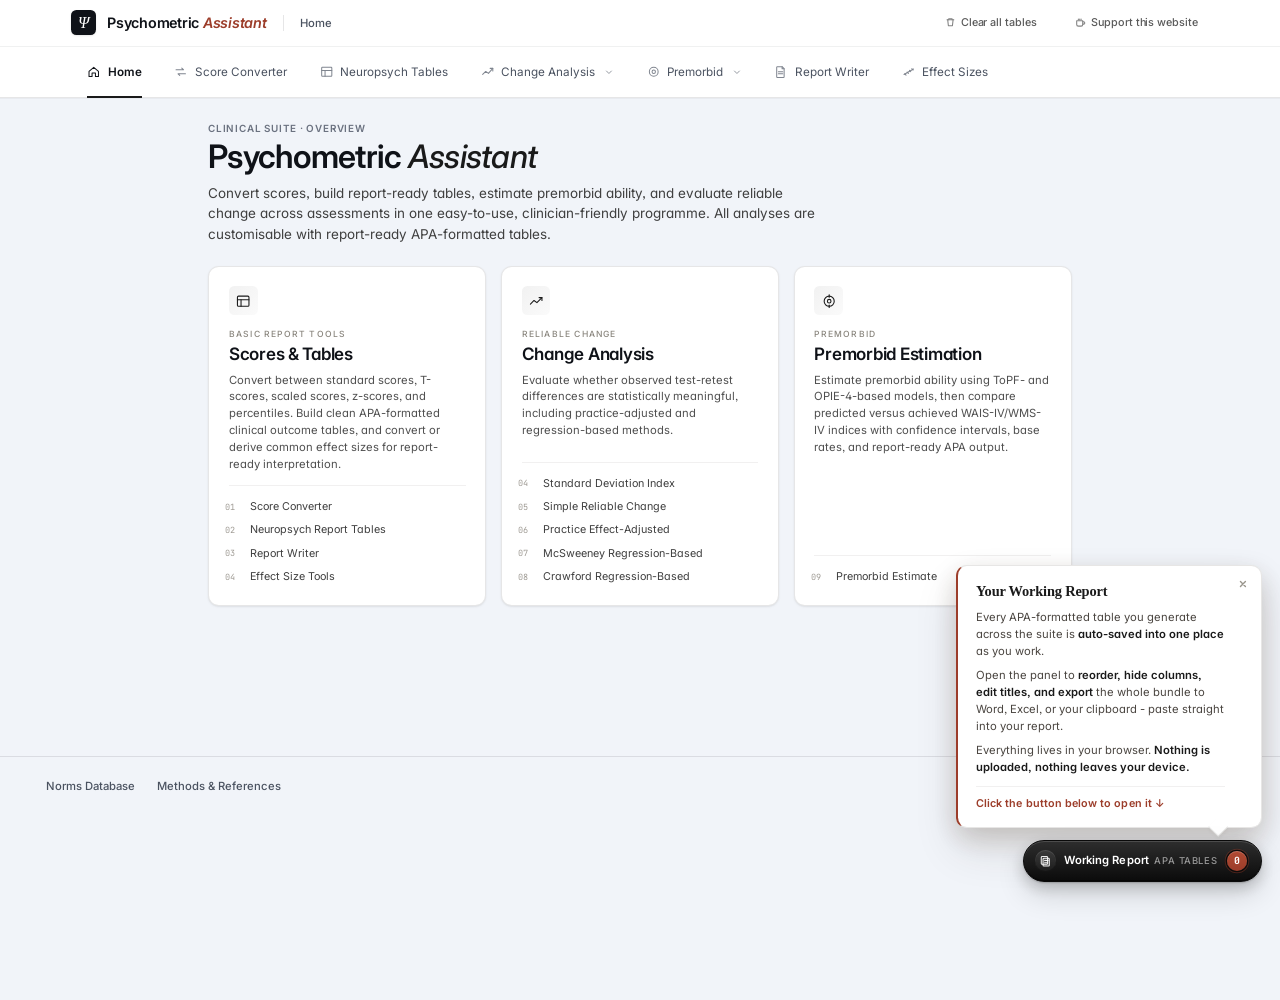
==== commit 6484b33f: "update" ====
--- a/practice/index.html
+++ b/practice/index.html
@@ -636,7 +636,7 @@
             <button type="button" class="topnav-drop-item nav-item" data-target="sdi" role="menuitem">Standard Deviation Index</button>
             <button type="button" class="topnav-drop-item nav-item" data-target="rci-basic" role="menuitem">Simple Reliable Change</button>
             <button type="button" class="topnav-drop-item nav-item" data-target="rci-practice" role="menuitem">Practice Effect-Adjusted</button>
-            <button type="button" class="topnav-drop-item nav-item" data-target="rci-srb" role="menuitem">Standardised Regression-Based</button>
+            <button type="button" class="topnav-drop-item nav-item" data-target="rci-srb" role="menuitem">McSweeney Regression-Based</button>
             <button type="button" class="topnav-drop-item nav-item" data-target="rci-crawford" role="menuitem">Crawford Regression-Based</button>
           </div>
         </div>
@@ -653,8 +653,8 @@
           </button>
           <div class="topnav-dropdown" role="menu">
             <button type="button" class="topnav-drop-item nav-item" data-target="premorbid" data-pre-tab="estimates" role="menuitem">Premorbid Estimates</button>
-            <button type="button" class="topnav-drop-item nav-item" data-target="premorbid" data-pre-tab="predict" role="menuitem">ToPF Predicted vs Actual</button>
-            <button type="button" class="topnav-drop-item nav-item" data-target="premorbid" data-pre-tab="opiepredict" role="menuitem">OPIE-4 Predicted vs Actual</button>
+            <button type="button" class="topnav-drop-item nav-item" data-target="premorbid" data-pre-tab="predict" role="menuitem">ToPF vs WAIS-IV</button>
+            <button type="button" class="topnav-drop-item nav-item" data-target="premorbid" data-pre-tab="opiepredict" role="menuitem">OPIE-4 vs WAIS-IV</button>
           </div>
         </div>
         <button type="button" class="topnav-item nav-item" data-target="report-writer" data-bucket="report">
@@ -778,7 +778,7 @@
           </li>
           <li class="home-pathway-tool">
             <span class="home-pathway-tool-num">07</span>
-            <span class="home-pathway-tool-name" onclick="event.stopPropagation();document.querySelector('.nav-item[data-target=&quot;rci-srb&quot;]').click()">Standardised Regression-Based</span>
+            <span class="home-pathway-tool-name" onclick="event.stopPropagation();document.querySelector('.nav-item[data-target=&quot;rci-srb&quot;]').click()">McSweeney Regression-Based</span>
           </li>
           <li class="home-pathway-tool">
             <span class="home-pathway-tool-num">08</span>
@@ -906,7 +906,6 @@
   <section class="section" id="battery">
     <div class="eyebrow">Conversion · Clinical Outcomes Table</div>
     <h1 class="section-title">Clinical Outcomes Table</h1>
-    <p class="section-desc">Build a single results table from one or more test families. Auto-fill loads subtest names from the normative database - score type is inferred per family. Enter raw and standardised scores manually; percentiles and classifications populate per row.</p>
 
     <!-- SIDE-BY-SIDE PANELS: configuration | premorbid -->
     <div class="bat-panels-grid">
@@ -1397,14 +1396,24 @@
           <p style="margin-bottom:8px;font-size:11.5px;color:var(--muted);font-style:italic;line-height:1.4">Use these published effect sizes to anchor your results. The values below span small to huge magnitudes so you can compare your finding against familiar clinical and epidemiological benchmarks.</p>
           <table class="es-examples-table">
             <tbody>
-              <tr><td>30+ daily vs never smokers, lung cancer (Pesch et al., 2011)</td><td>2.60</td></tr>
-              <tr><td>Smoking vs never, lung cancer (Pesch et al., 2011)</td><td>1.75</td></tr>
-              <tr><td>Male vs female height, UK (Health Survey, 2021)</td><td>1.37</td></tr>
-              <tr><td>Former vs never smoker, lung cancer (Pesch et al., 2011)</td><td>1.10</td></tr>
-              <tr><td>Clozapine vs placebo, schizophrenia (Cuijpers et al., 2016)</td><td>0.89</td></tr>
-              <tr><td>CBT vs care as usual, social anxiety (Cuijpers et al., 2016)</td><td>0.44</td></tr>
-              <tr><td>CBT vs care as usual, depression (Cuijpers et al., 2016)</td><td>0.43</td></tr>
-              <tr><td>Paracetamol vs placebo, headache (Alnasser et al., 2023)</td><td>0.26</td></tr>
+              <tr><td>Heavy smokers (30+/day) vs never smokers, lung cancer (Pesch et al., 2012)</td><td>2.60</td></tr>
+              <tr><td>UK male vs female adult height (UK Biobank; Lui et al., 2021)</td><td>2.04</td></tr>
+              <tr><td>Smokers (any) vs never smokers, lung cancer (Pesch et al., 2012)</td><td>1.75</td></tr>
+              <tr><td>Cognitive therapy vs control for PTSD (Watts et al., 2013)</td><td>1.63</td></tr>
+              <tr><td>Former smokers vs never smokers, lung cancer (Pesch et al., 2012)</td><td>1.10</td></tr>
+              <tr><td>Exposure therapy vs control for PTSD (Watts et al., 2013)</td><td>1.08</td></tr>
+              <tr><td>EMDR vs control for PTSD (Watts et al., 2013)</td><td>1.00</td></tr>
+              <tr><td>Clozapine vs placebo for schizophrenia (Huhn et al., 2019 Lancet)</td><td>0.89</td></tr>
+              <tr><td>CBT vs control for depression (Cuijpers et al., 2023 World Psychiatry)</td><td>0.80</td></tr>
+              <tr><td>Methylphenidate vs placebo for ADHD, children (Storebø et al., 2023 Cochrane)</td><td>0.75</td></tr>
+              <tr><td>CBT vs placebo for anxiety disorders (Hofmann &amp; Smits, 2008)</td><td>0.70</td></tr>
+              <tr><td>CBT for depression, low-risk-of-bias subset (Cuijpers et al., 2023)</td><td>0.60</td></tr>
+              <tr><td>Interpersonal Therapy for depression (Cuijpers et al., 2011)</td><td>0.50</td></tr>
+              <tr><td>Antidepressants vs placebo (Cipriani et al., 2018 Lancet)</td><td>0.30</td></tr>
+              <tr><td>CBT vs treatment-as-usual for chronic pain (Williams et al., 2020 Cochrane)</td><td>0.20</td></tr>
+              <tr><td>CBT vs active control for chronic pain (Williams et al., 2020 Cochrane)</td><td>0.10</td></tr>
+              <tr><td>Sugar on children's hyperactivity (Wolraich et al., 1995 JAMA)</td><td>0.00</td></tr>
+              <tr><td>No or negligible effect</td><td>0.00</td></tr>
             </tbody>
           </table>
         </div>
@@ -1689,7 +1698,7 @@
   <!-- ========== 06 SRB REGRESSION ========== -->
   <section class="section" id="rci-srb">
     <div class="eyebrow">Reliable Change Indices (RCI) · Regression-Based</div>
-    <h1 class="section-title">Standardised Regression-Based (SRB) <span class="ink">Reliable Change Index</span></h1>
+    <h1 class="section-title">McSweeney Regression-Based (SRB) <span class="ink">Reliable Change Index</span></h1>
     <p class="section-desc">McSweeney et al. (1993). Predicts each patient's expected retest score from their baseline and the normative sample's regression parameters; the residual is standardised against the standard error of estimate.</p>
 
     <details class="formula-disclosure"><summary>View formula</summary><div class="info-box">
@@ -1871,14 +1880,12 @@
   <section class="section" id="premorbid">
     <div class="eyebrow">Premorbid · Estimation</div>
     <h1 class="section-title">Premorbid Estimate</h1>
-    <p class="section-desc">Estimate premorbid cognitive ability using the Test of Premorbid Functioning (ToPF), demographic regression equations, and the Oklahoma Premorbid Intelligence Estimate (OPIE-4). The second tab compares ToPF-predicted scores against actual WAIS-IV / WMS-IV index scores with base-rate look-ups. The third tab compares OPIE-4-predicted prorated FSIQ / GAI against the patient's achieved WAIS-IV indices.</p>
-
 
     <div class="tabs pre-tabs" aria-label="Premorbid analysis views">
       <div class="tab active" data-pre-tab="inputs"><span class="pre-tab-num">1</span><span>Inputs</span></div>
       <div class="tab" data-pre-tab="estimates"><span class="pre-tab-num">2</span><span>Premorbid Estimates</span></div>
-      <div class="tab" data-pre-tab="predict"><span class="pre-tab-num">3</span><span>ToPF Predicted vs Actual</span></div>
-      <div class="tab" data-pre-tab="opiepredict"><span class="pre-tab-num">4</span><span>OPIE-4 Predicted vs Actual</span></div>
+      <div class="tab" data-pre-tab="predict"><span class="pre-tab-num">3</span><span>ToPF vs WAIS-IV</span></div>
+      <div class="tab" data-pre-tab="opiepredict"><span class="pre-tab-num">4</span><span>OPIE-4 vs WAIS-IV</span></div>
     </div>
 
     <!-- Tab 1: Inputs -->
@@ -1980,14 +1987,14 @@
           </tr>
         </thead>
         <tbody><tr>
-      <td class="model">ToPF Raw Score Only</td>
+      <td class="model">ToPF Raw Score</td>
       <td class="fsiq">-</td>
       <td class="num">-</td>
       <td class="num">-</td>
       <td class="psy">0.72</td>
       <td class="psy">9.87</td>
     </tr><tr>
-      <td class="model">ToPF with Demographic Adjustment</td>
+      <td class="model">Demographic Adjusted ToPF</td>
       <td class="fsiq">-</td>
       <td class="num">-</td>
       <td class="num">-</td>
@@ -2001,7 +2008,7 @@
       <td class="psy">0.73</td>
       <td class="psy">9.11</td>
     </tr><tr>
-      <td class="model">OPIE-4 (prorated FSIQ): Vocab and/or Matrix</td>
+      <td class="model">OPIE-4: Vocab and/or Matrix</td>
       <td class="fsiq">-</td>
       <td class="num">-</td>
       <td class="num">-</td>
@@ -2027,7 +2034,7 @@
       </div>
     </div>
 
-    <!-- Tab B: ToPF Predicted vs Actual -->
+    <!-- Tab B: ToPF vs WAIS-IV -->
     <div class="pre-tab-content" id="pre-predict">
       <p style="color:var(--ink-2);font-size:13.5px;margin-bottom:14px">Enter the patient's actual WAIS-IV / WMS-IV index scores in the Achieved column to compute ToPF-predicted vs actual discrepancies. Base rates from the standardisation sample are shown only for negative discrepancies (achieved &lt; predicted).</p>
 
@@ -2127,7 +2134,7 @@
       </div>
     </div>
 
-    <!-- Tab C: OPIE-4 Predicted vs Actual -->
+    <!-- Tab C: OPIE-4 vs WAIS-IV -->
     <div class="pre-tab-content" id="pre-opiepredict">
       <p style="color:var(--ink-2);font-size:13.5px;margin-bottom:14px">Enter age plus Vocabulary and/or Matrix Reasoning raw scores in the Inputs panel above. Rows appear automatically for each model whose required inputs are present. Enter the patient's actual FSIQ / GAI in the Achieved column - the prorated index is calculated ACS manual procedures, excluding the subtest(s) used as predictors.</p>
 
@@ -5997,8 +6004,8 @@
     {
       id:'rci-srb',
       label:'McSweeney Regression-Based',
-      title:'Standardised Regression-Based Change',
-      homeLabel:'McSweeneyStandardised Regression-Based',
+      title:'McSweeney Regression-Based Change',
+      homeLabel:'McSweeney Regression-Based',
       meta:'Level 4 · Baseline-predicted retest',
       stack:['REG','RTM','PE'],
       badge:'Model',
@@ -6008,7 +6015,7 @@
     {
       id:'rci-crawford',
       label:'Crawford Regression-Based',
-      title:'Crawford & Garthwaite Standardised Regression-Based (SRB) Change',
+      title:'Crawford & Garthwaite Regression-Based Change',
       homeLabel:'Crawford Regression-Based',
       meta:'Level 5 · Sample-size adjusted',
       stack:['REG','RTM','PE','N'],
@@ -6121,26 +6128,9 @@
       if (scoreLabel) scoreLabel.textContent = 'Input score type';
       const autofillHint = autofill?.querySelector('.hint');
       if (autofillHint) autofillHint.textContent = '(populates subtest names from the normative database)';
-    } else if (!settings.querySelector('.rci-score-type')){
-      const scoreField = document.createElement('div');
-      scoreField.className = 'field';
-      scoreField.innerHTML = `
-        <label>Input score type</label>
-        <select class="rci-score-type" data-target="${method.id}">
-          <option value="standard" selected>Standard scores (M = 100, SD = 15)</option>
-          <option value="scaled">Scaled scores (M = 10, SD = 3)</option>
-          <option value="t">T-scores (M = 50, SD = 10)</option>
-          <option value="z">Z-scores (M = 0, SD = 1)</option>
-          <option value="raw">Raw / other metric</option>
-        </select>
-      `;
-      const firstRow = settings.querySelector('.field-row-3, .field-row-4') || settings;
-      firstRow.insertBefore(scoreField, firstRow.firstElementChild);
     }
 
-    const scoreField = method.id === 'sdi'
-      ? fieldFor(settings.querySelector('#sdi-type'))
-      : fieldFor(settings.querySelector('.rci-score-type'));
+    const scoreField = null;
     const thresholdField = fieldFor(settings.querySelector('#sdi-cv, .rci-cv'));
     let settingsList = settings.querySelector('.change-settings-list');
     if (!settingsList){
@@ -6264,9 +6254,9 @@
           <span class="change-overview-feature is-on" title="Subtracts the average retest improvement seen in the normative sample.">Practice effect</span>
         </div>
       </article>
-      <article class="change-overview-card" data-target-method="rci-srb" tabindex="0" role="button" aria-label="Open Standardised Regression-Based method">
+      <article class="change-overview-card" data-target-method="rci-srb" tabindex="0" role="button" aria-label="Open McSweeney Regression-Based method">
         <div class="change-overview-meta"><span class="change-overview-num">04</span><span class="change-overview-level">Level 4 · Regression-based</span></div>
-        <h3>Standardised Regression-Based</h3>
+        <h3>McSweeney Regression-Based</h3>
         <p class="change-overview-cite">McSweeney et al. (1993)</p>
         <p>Predicts the patient's expected retest score from baseline using a normative regression equation, then standardises the residual against the standard error of estimate (SEE). <strong>Use when:</strong> regression to the mean is a concern - particularly relevant for patients with extreme baseline scores. Controls for practice effects and baseline-dependent regression simultaneously.</p>
         <div class="change-overview-features">
--- a/practice/design-system.css
+++ b/practice/design-system.css
@@ -2095,6 +2095,8 @@
    shadow, eyebrow typography. Reads as "another row in the same system",
    not as a separate panel. */
 .ds-prem-card{
+  position: relative;
+  z-index: 10;
   background: var(--ds-surface);
   border: 1px solid var(--ds-border);
   border-radius: var(--ds-radius-md);
